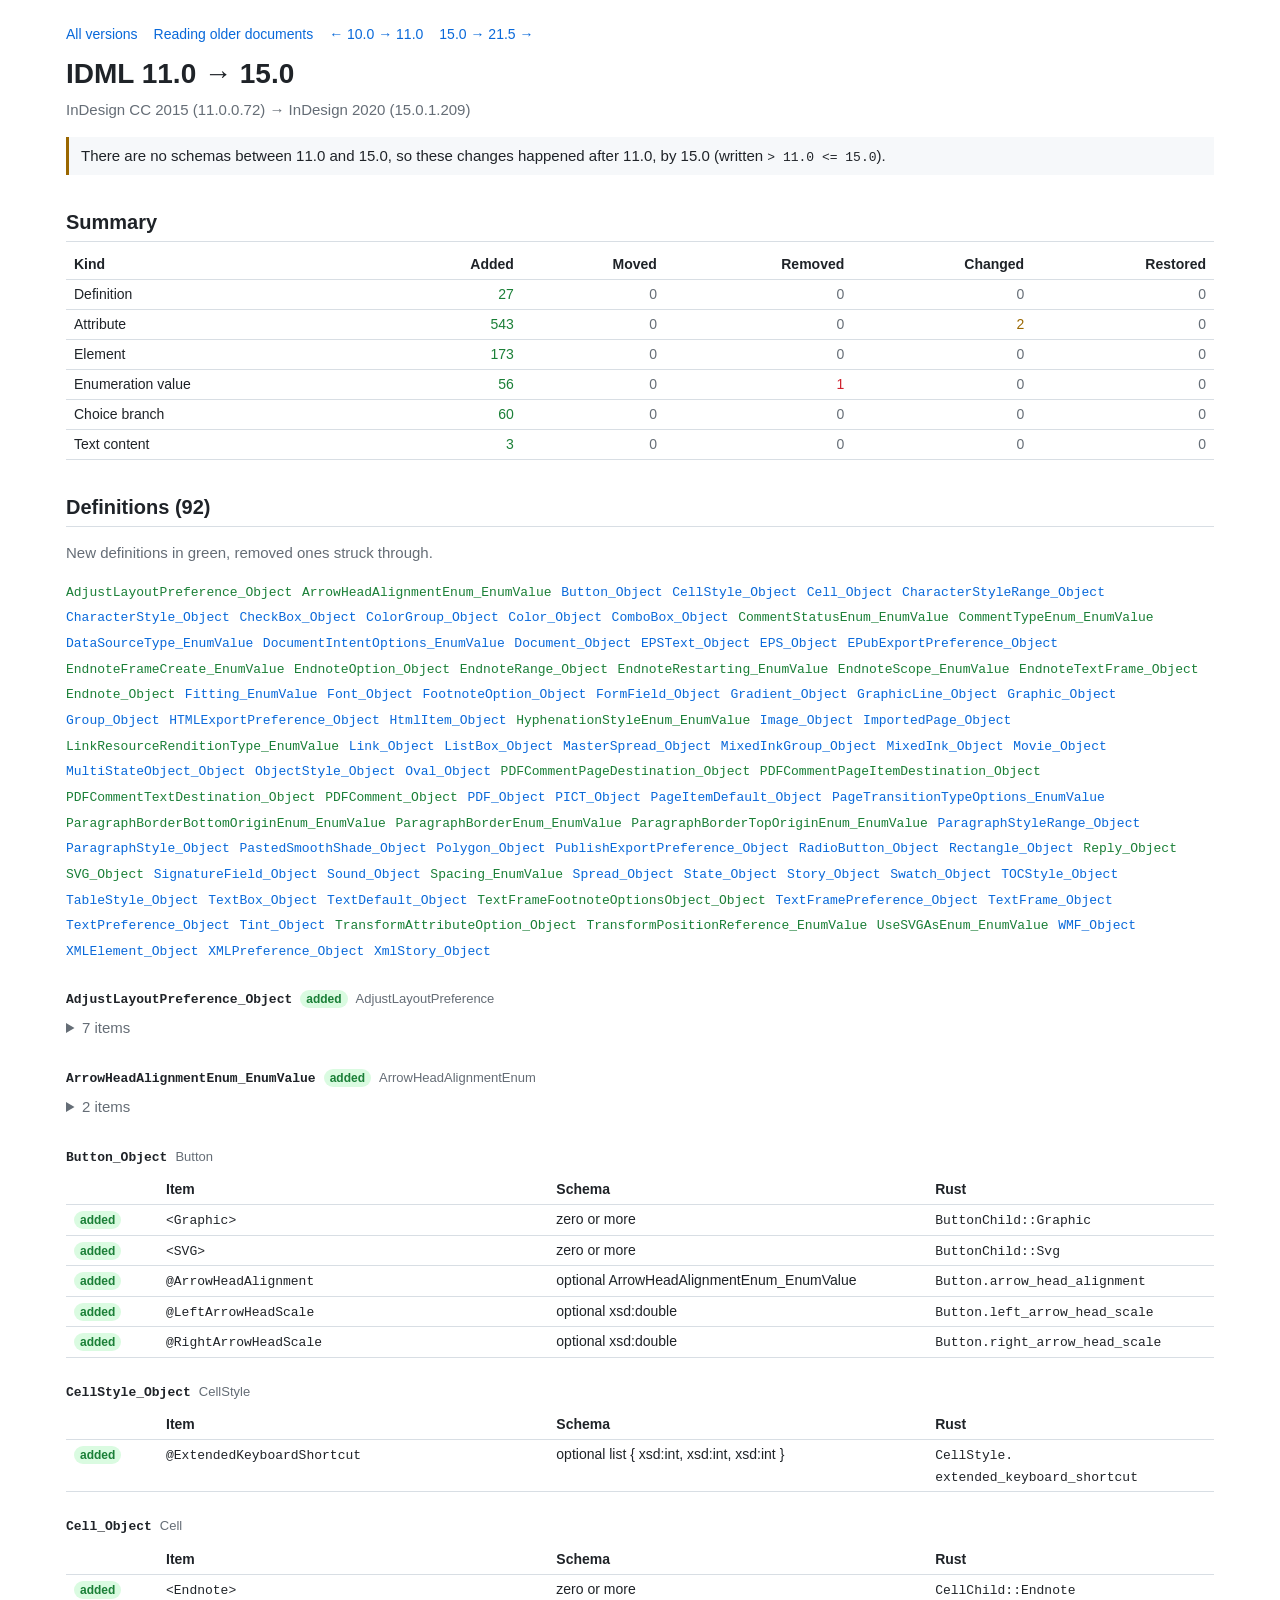
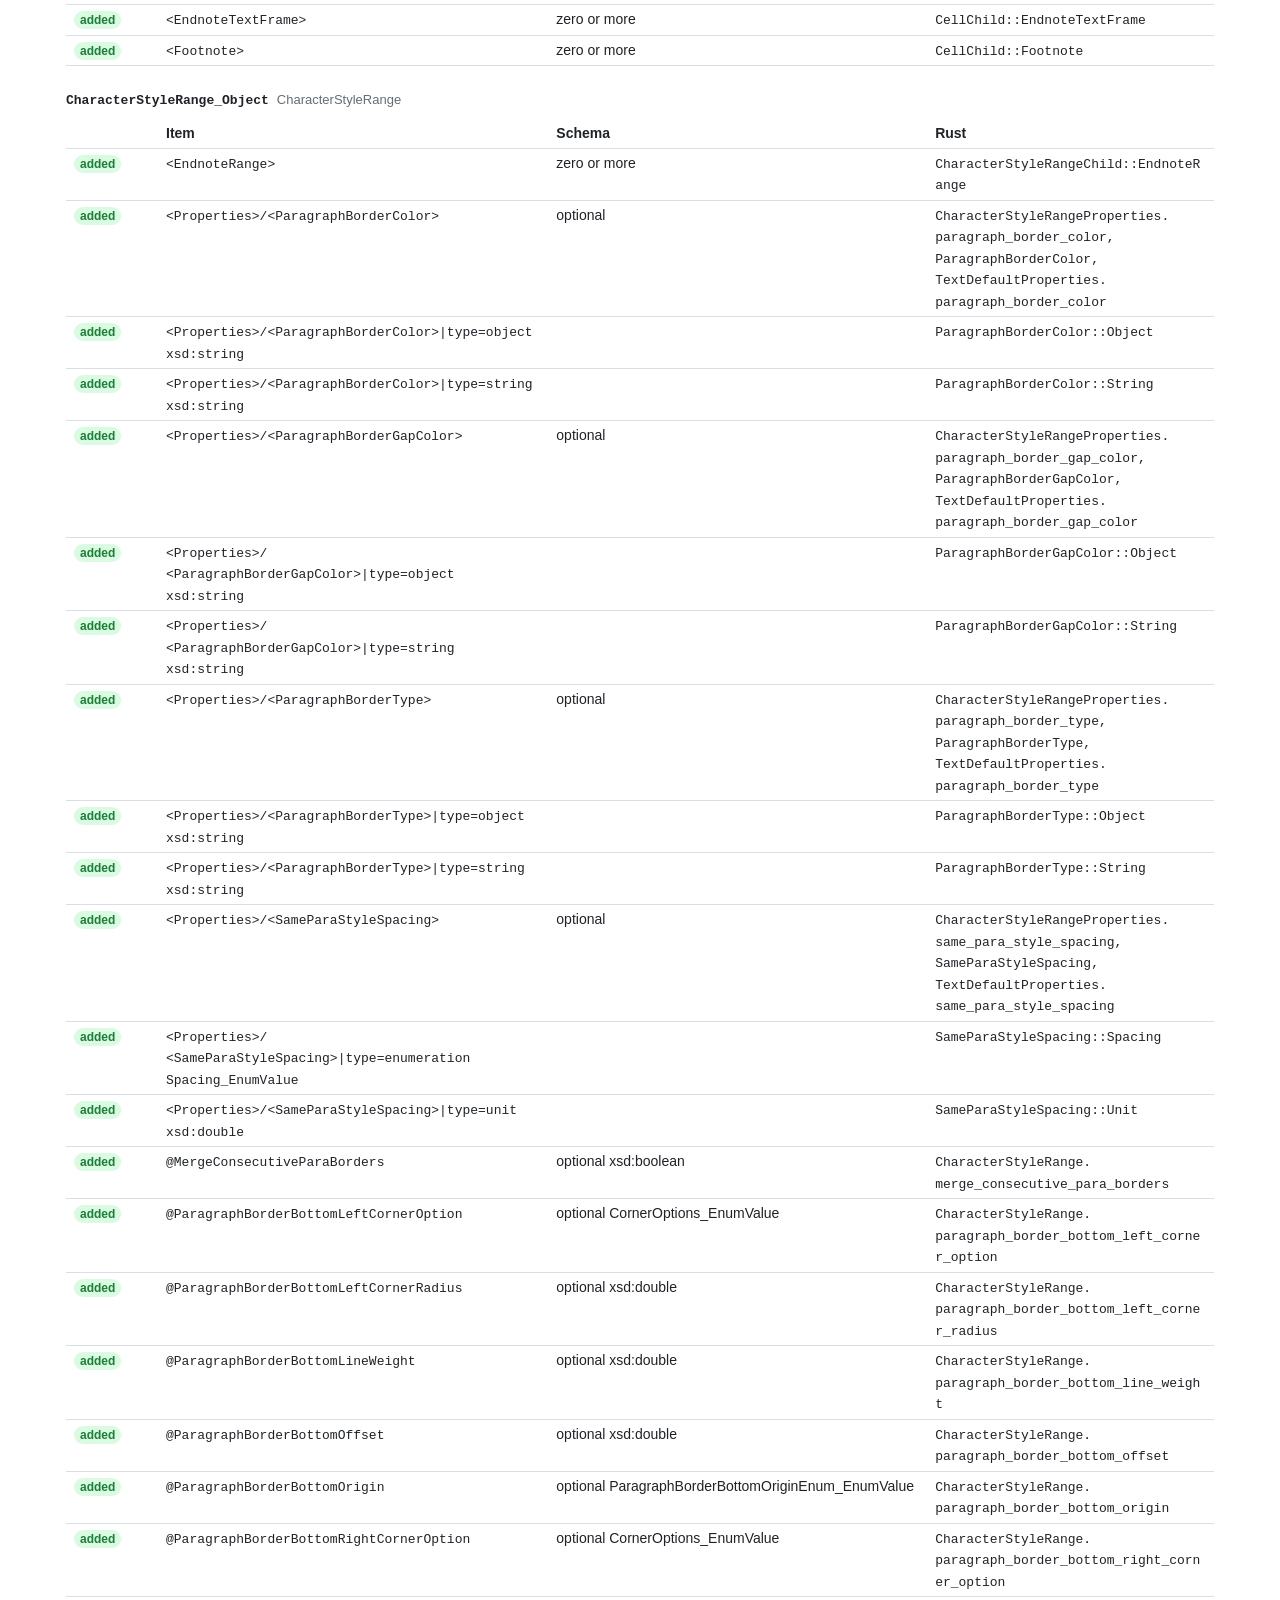
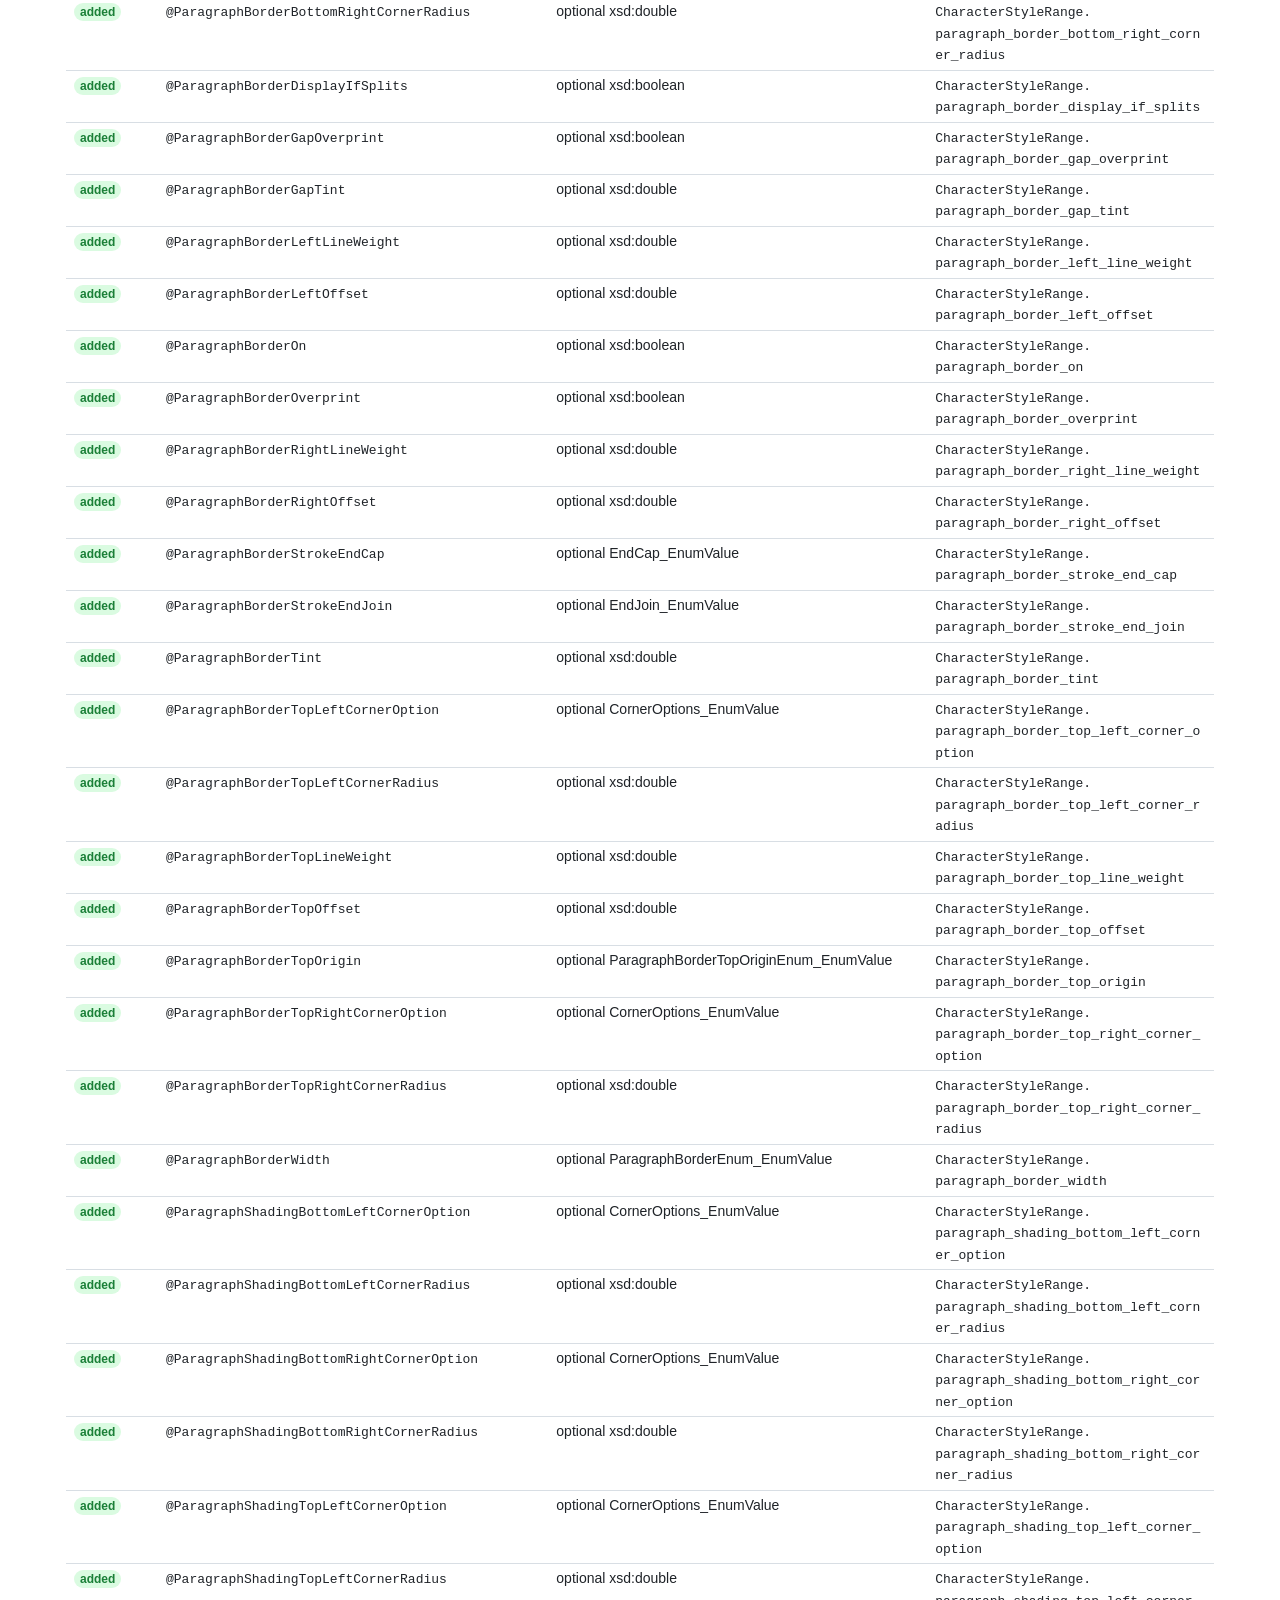
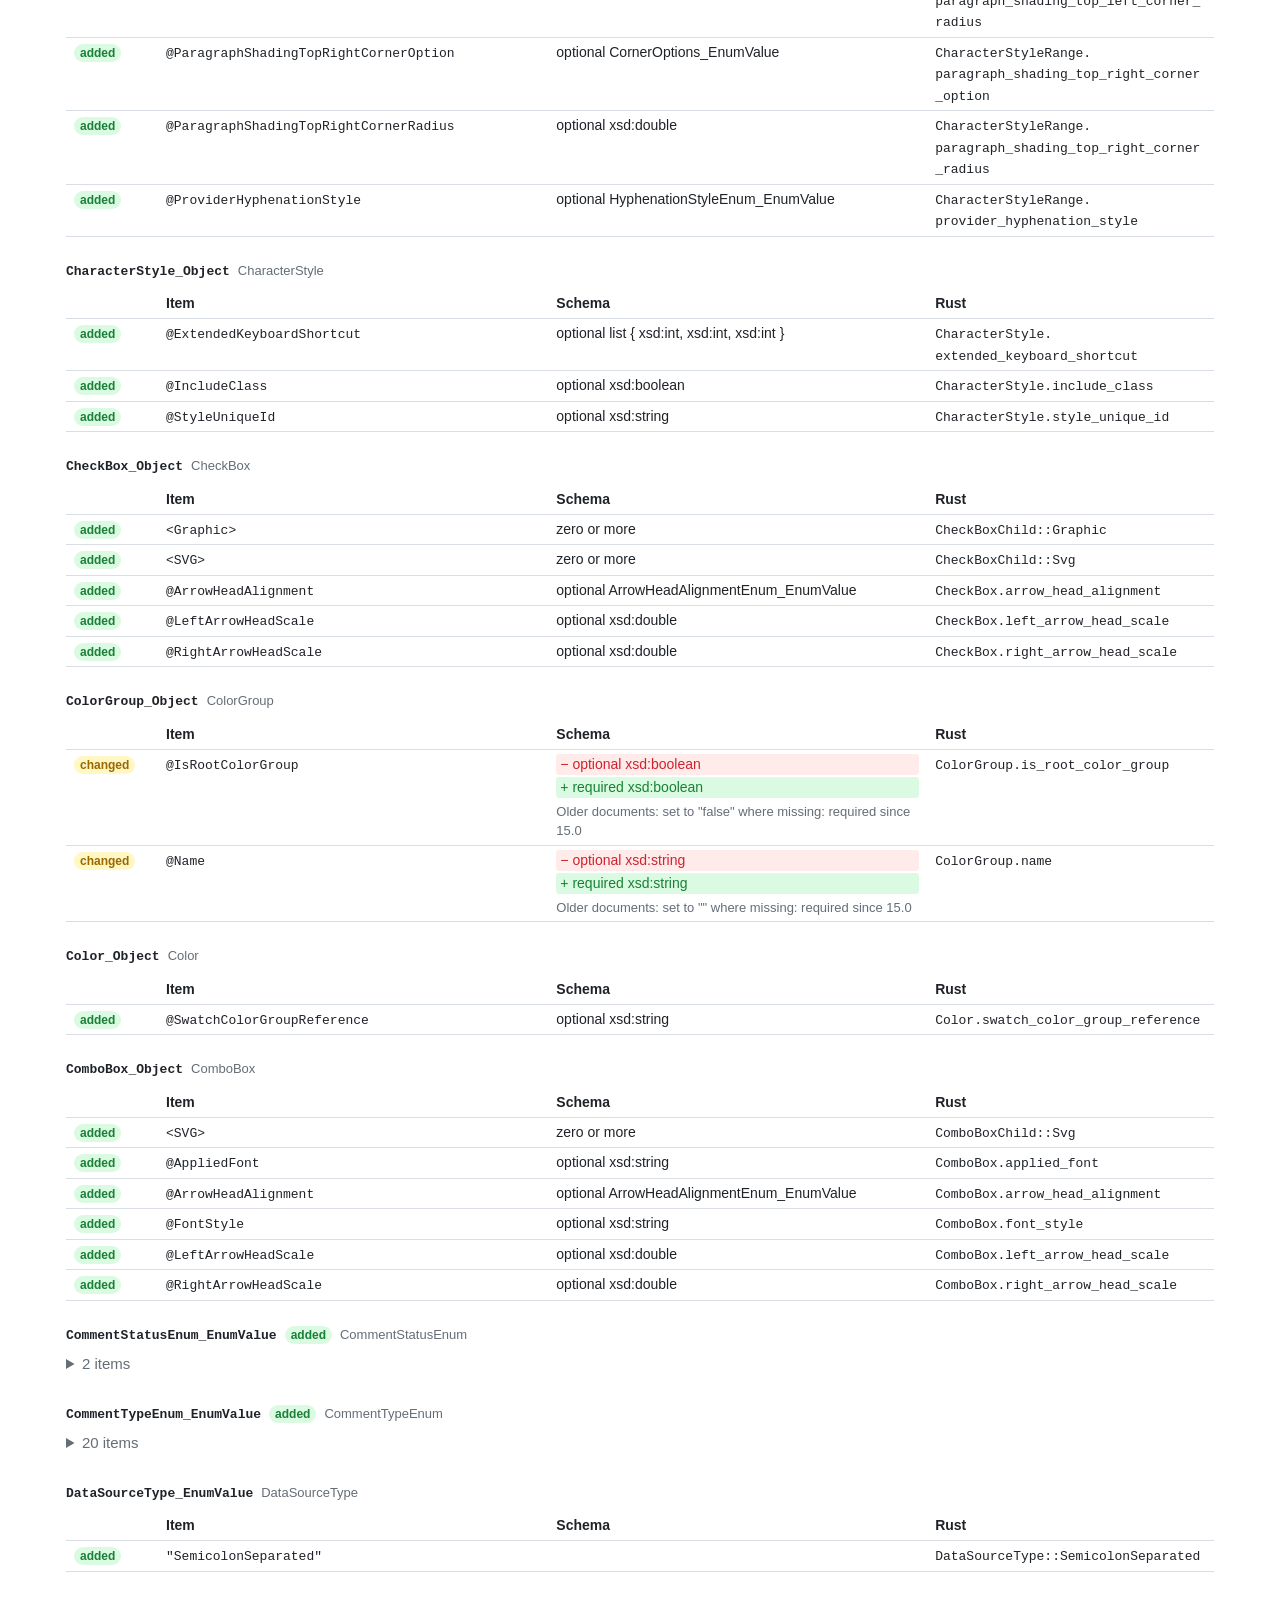
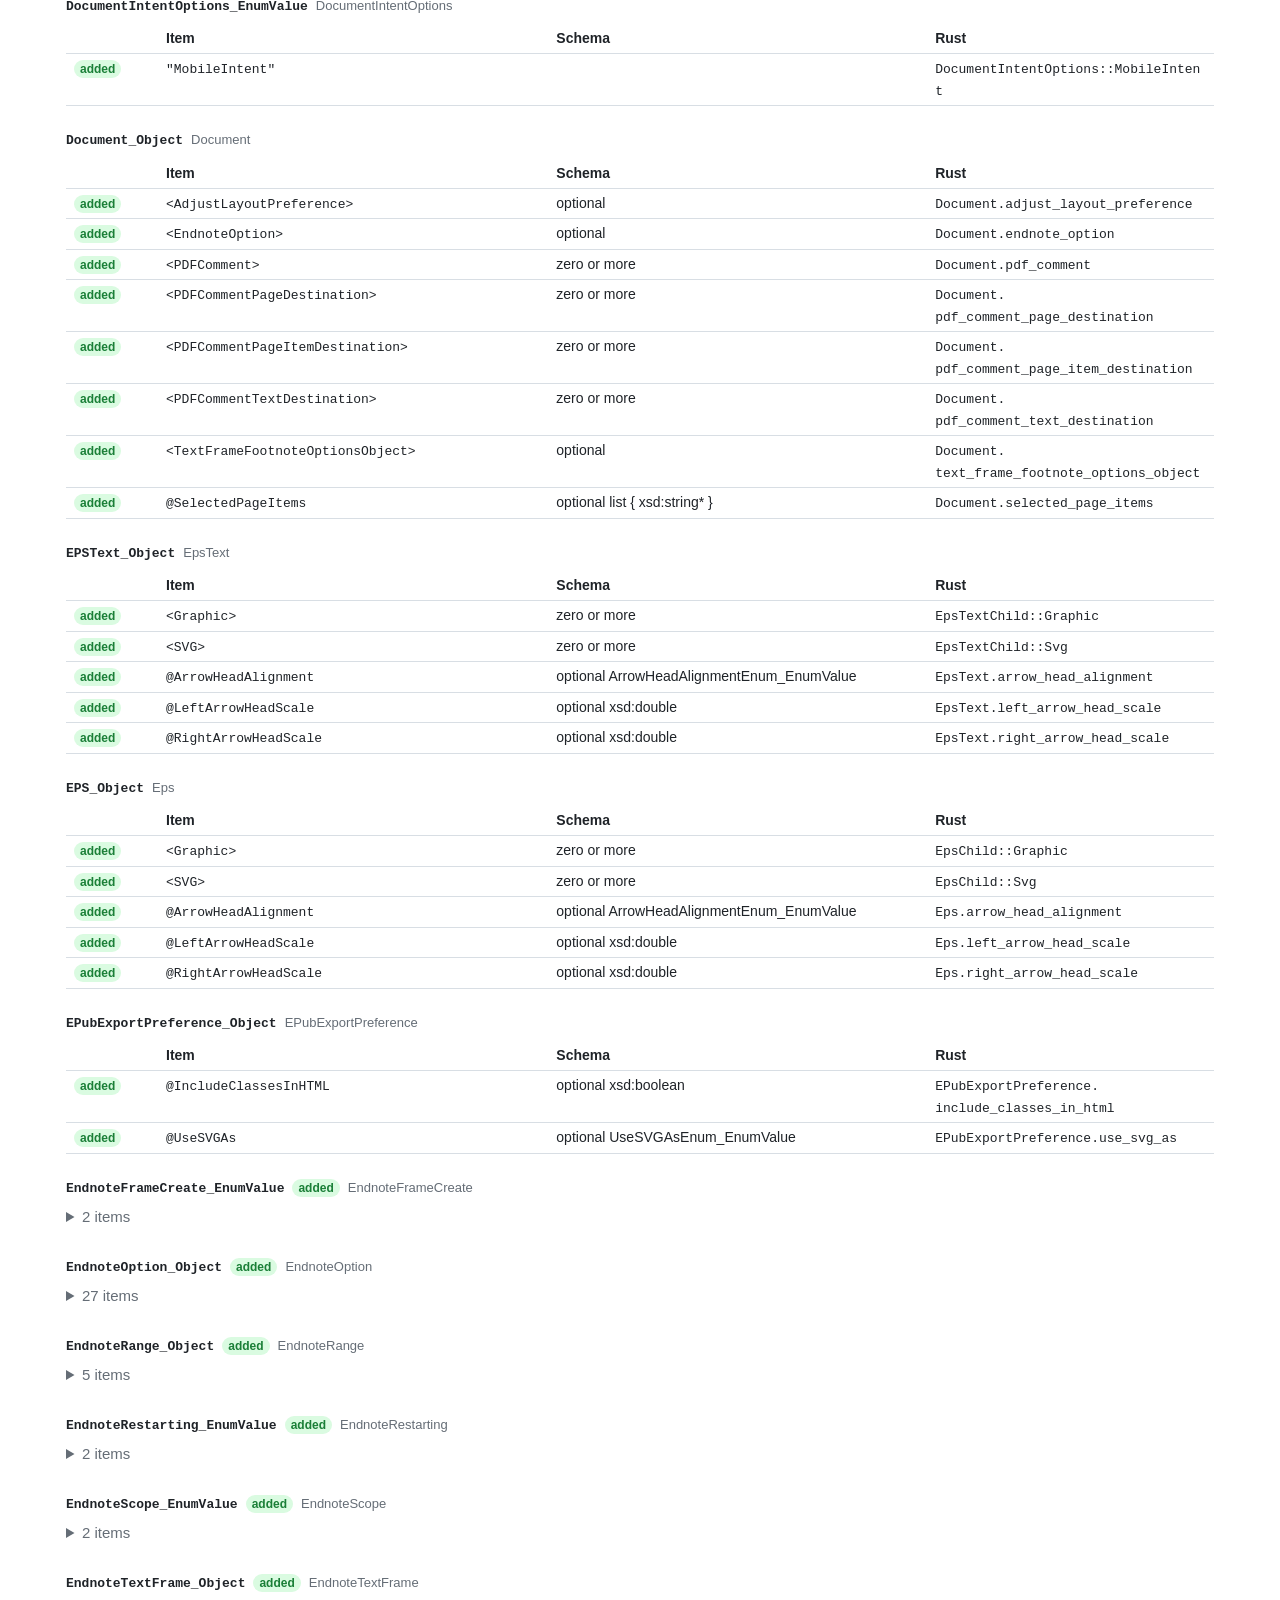
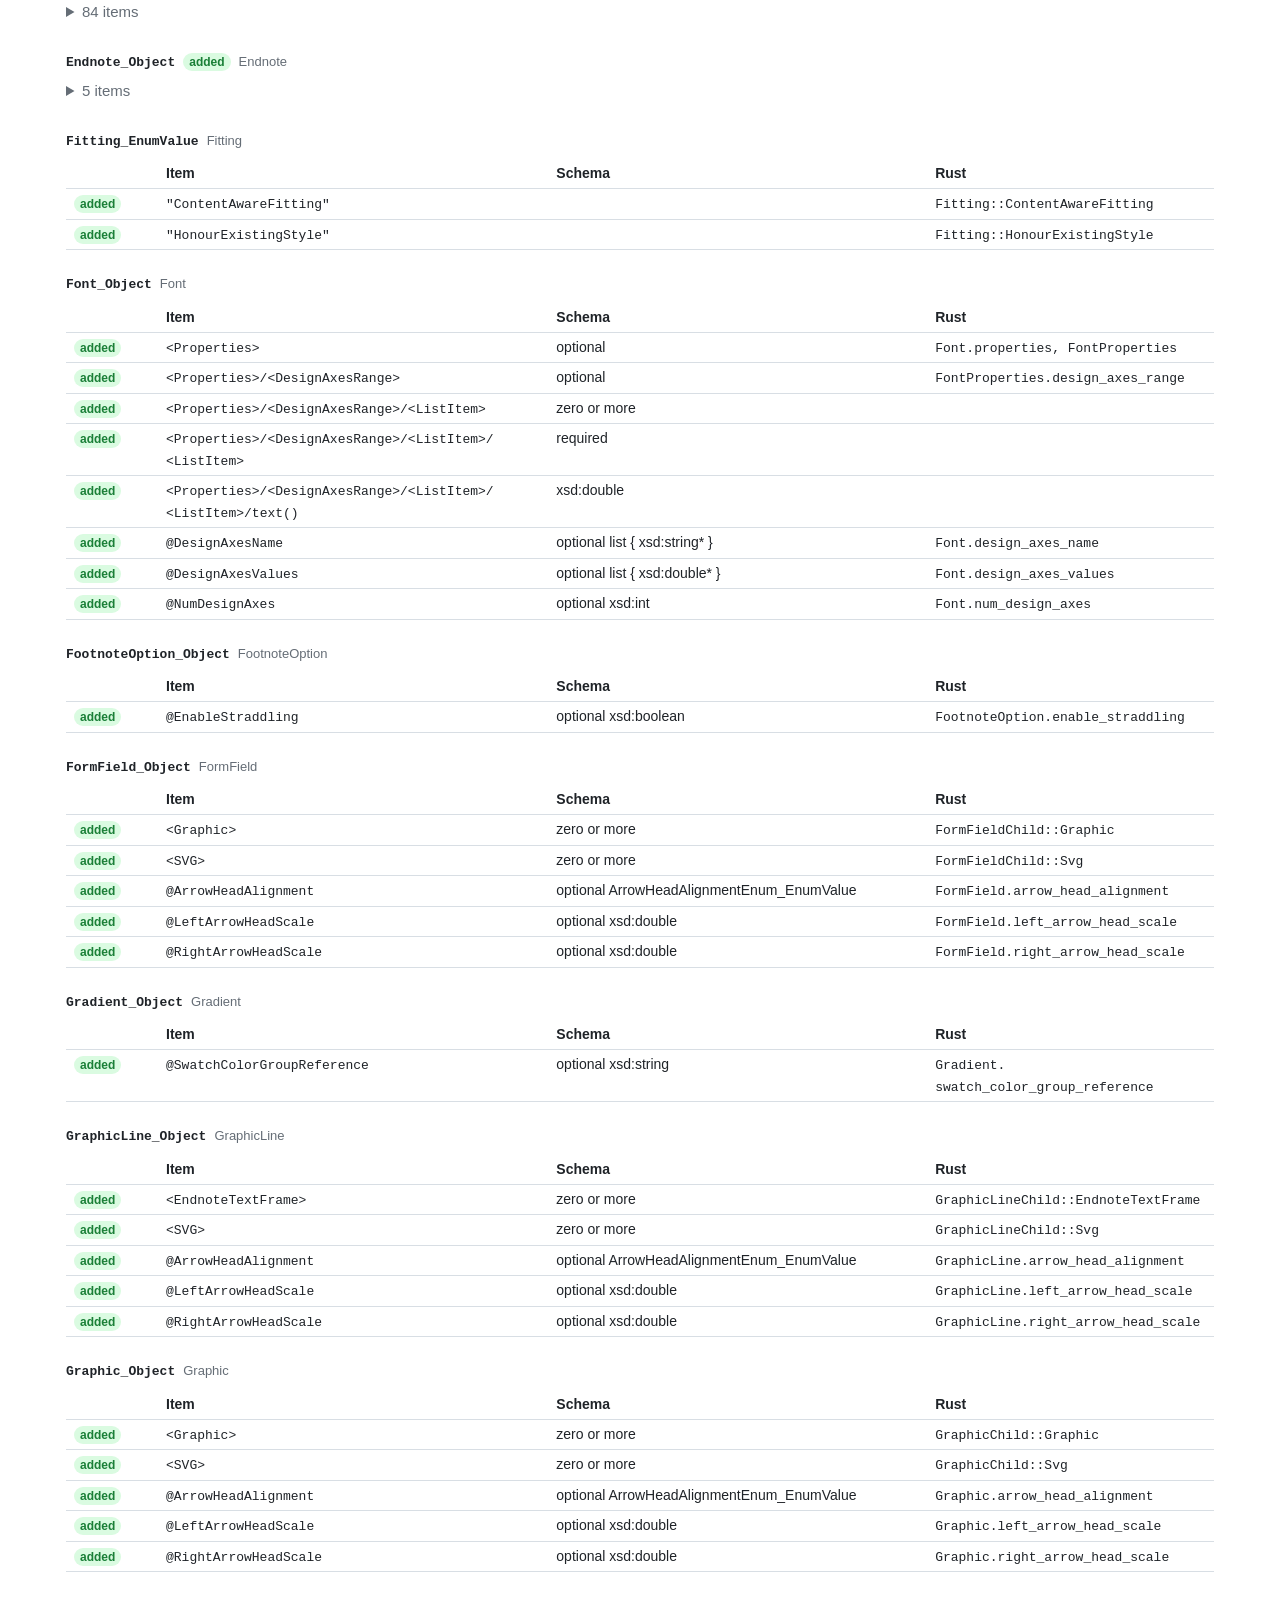
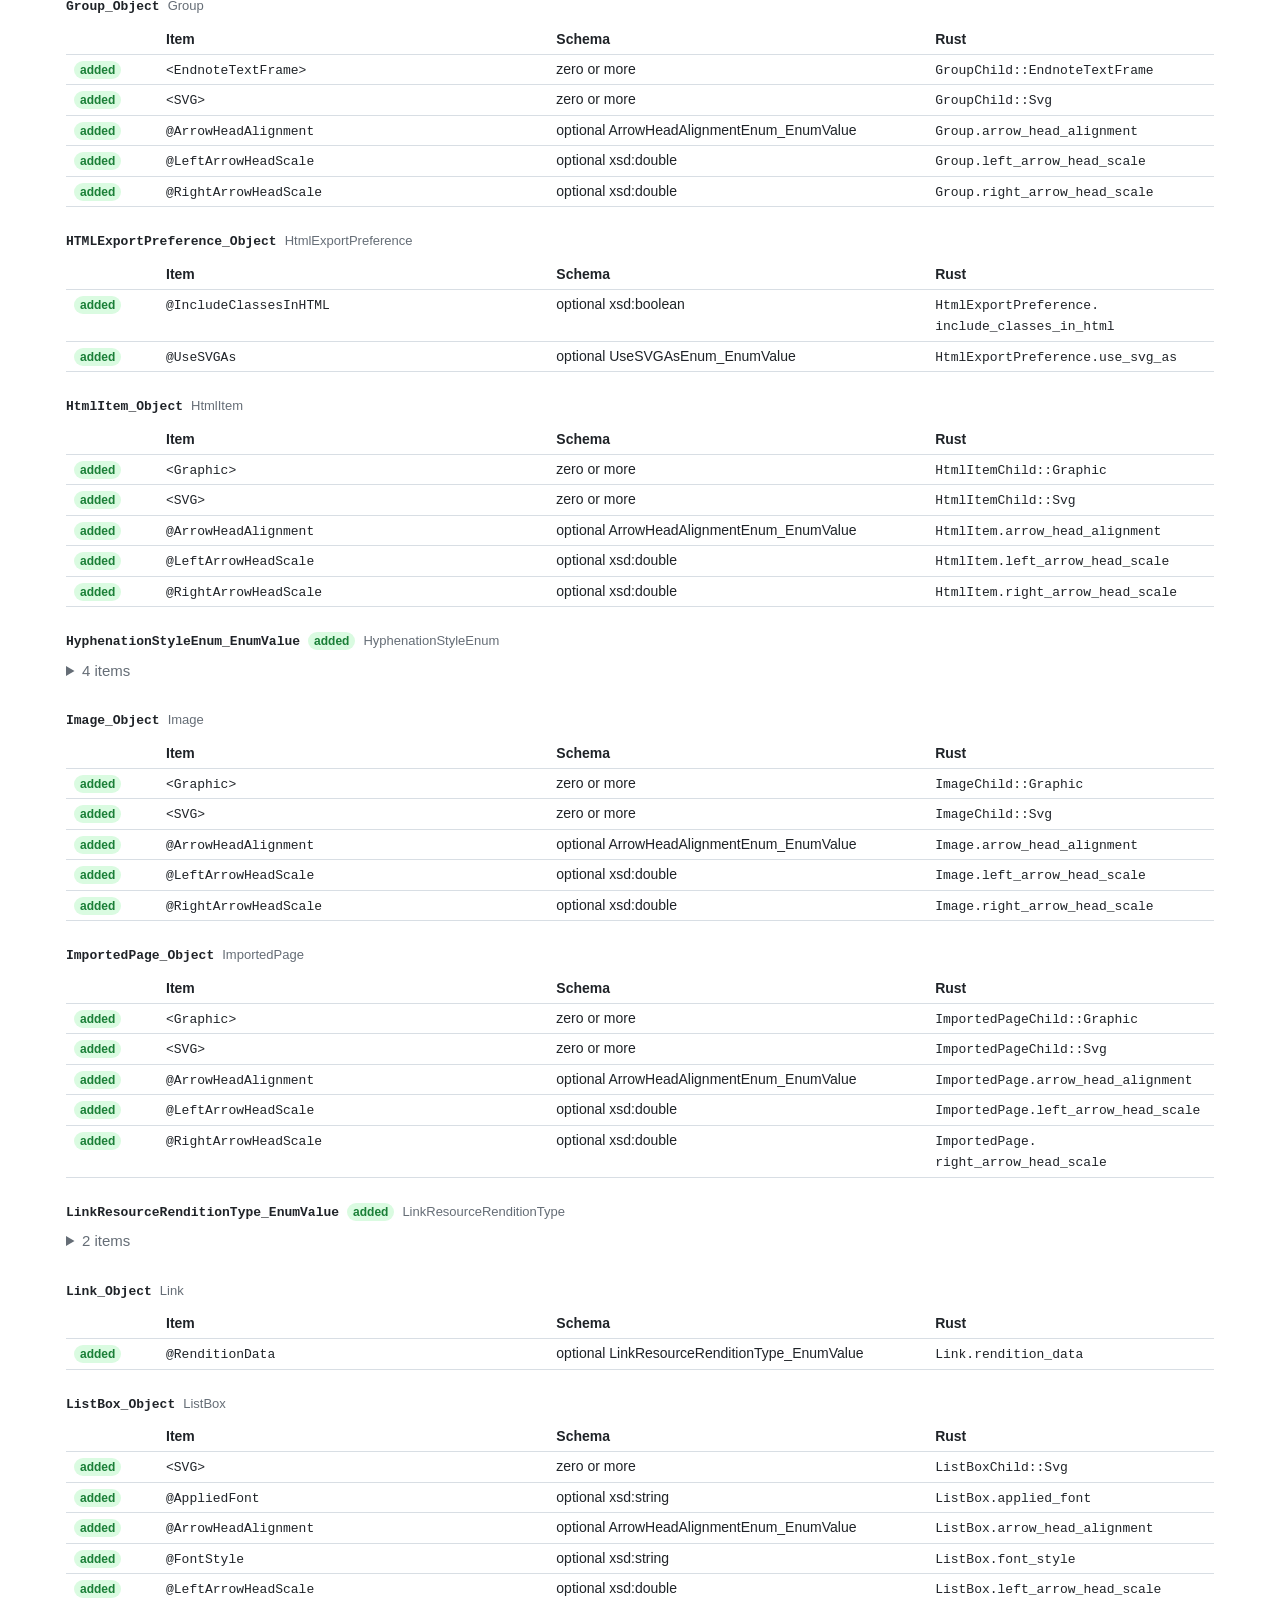
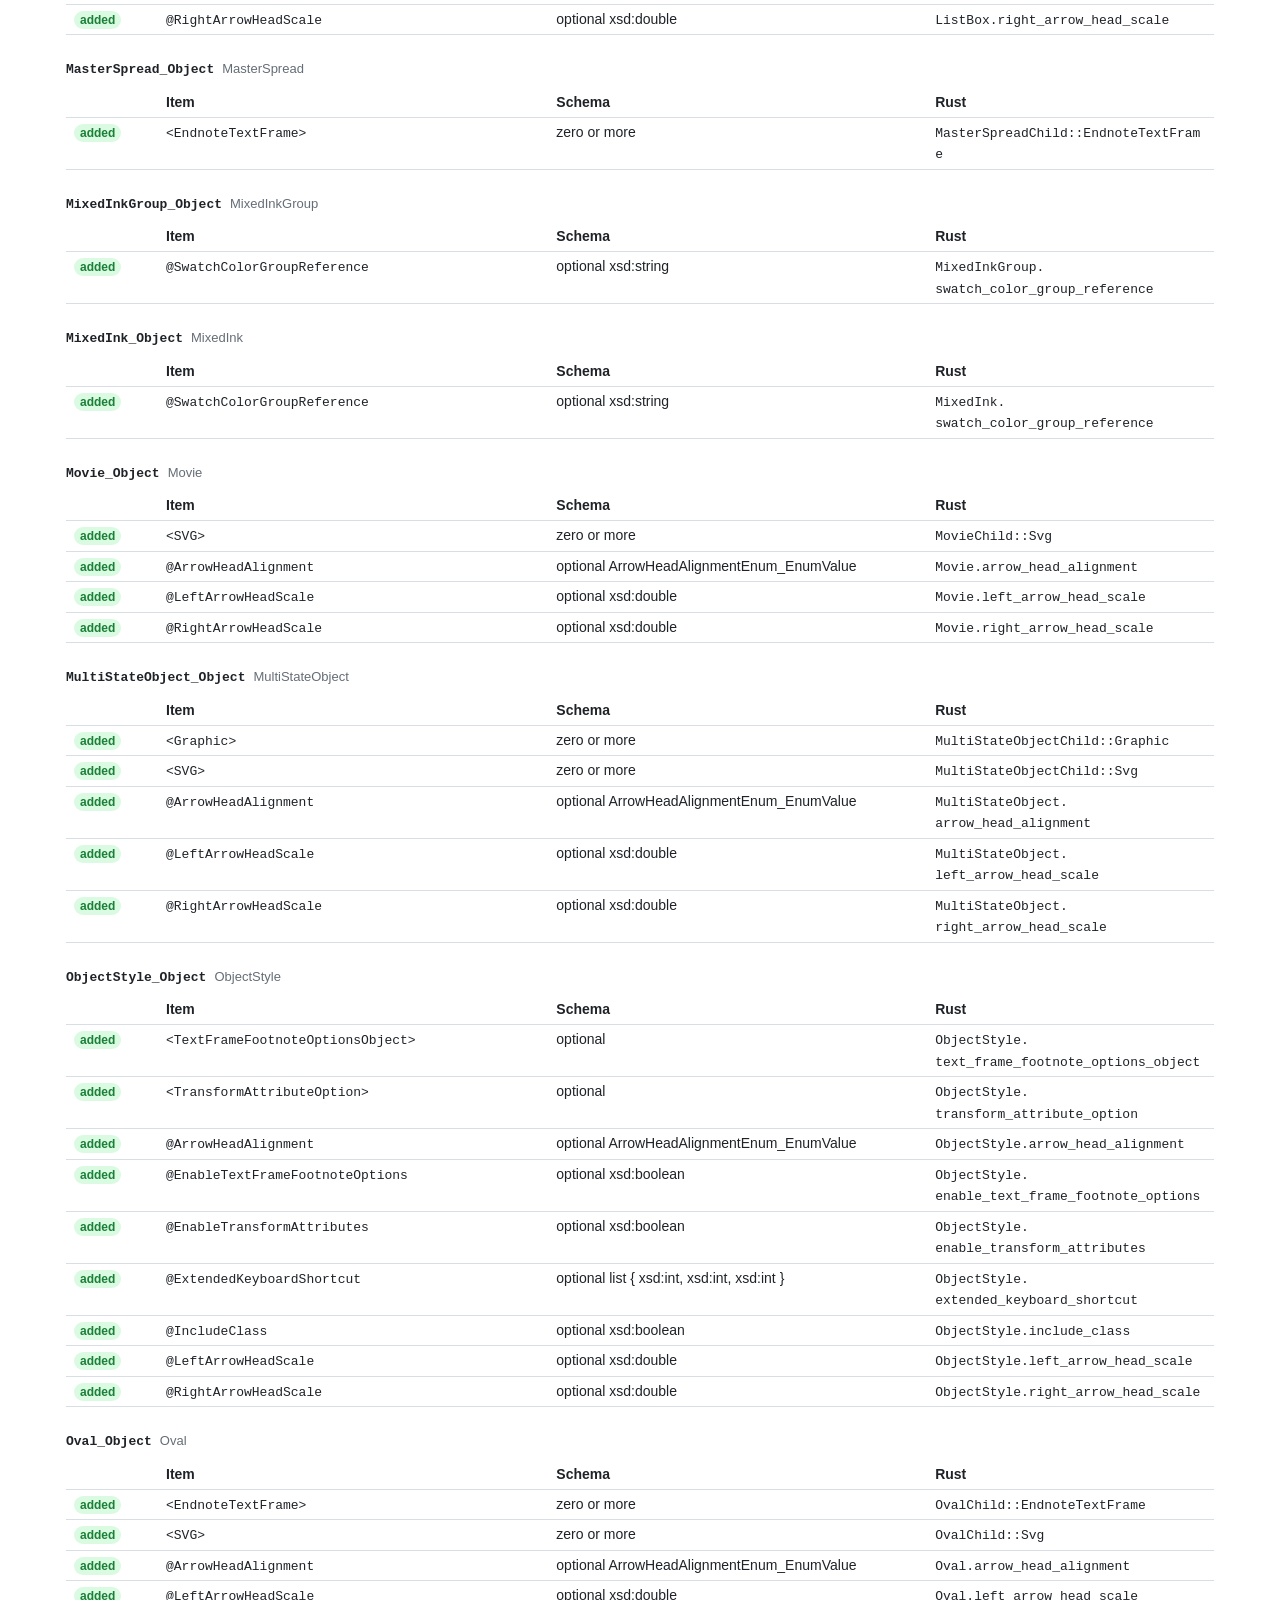
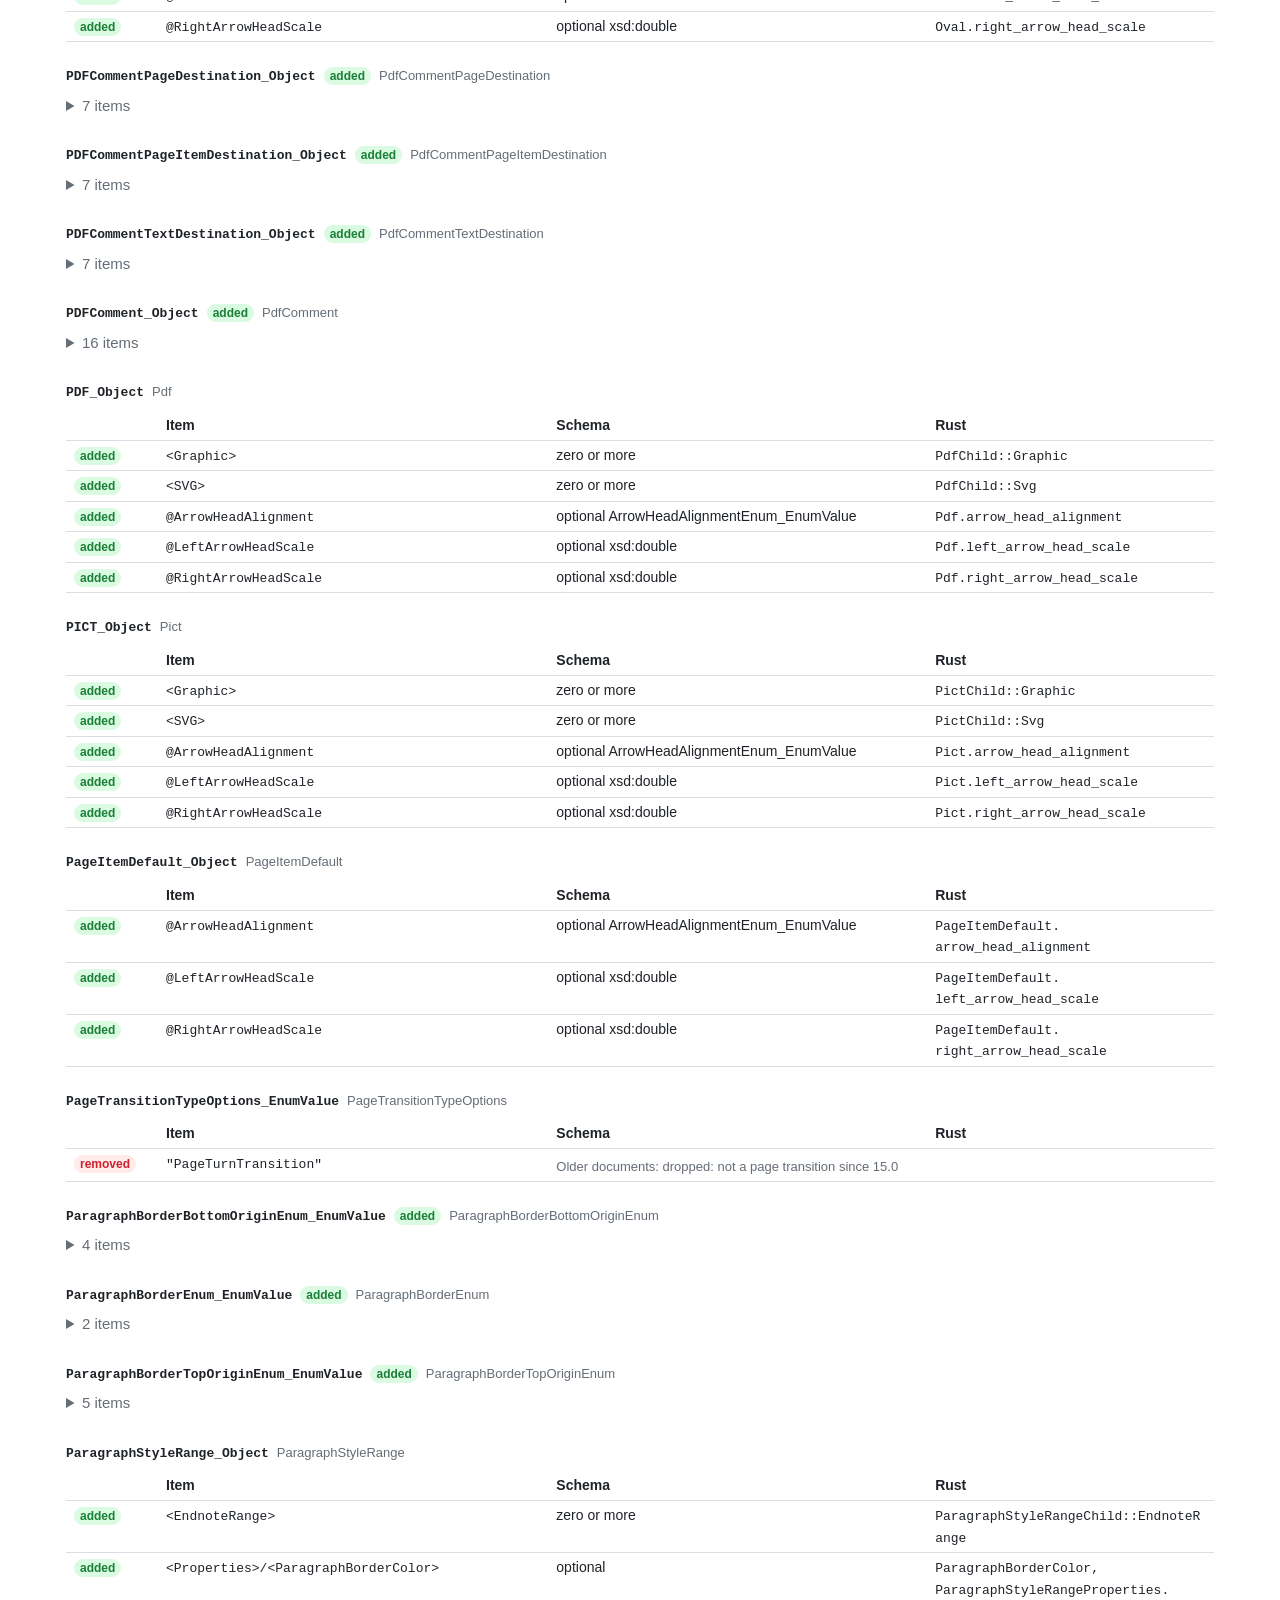
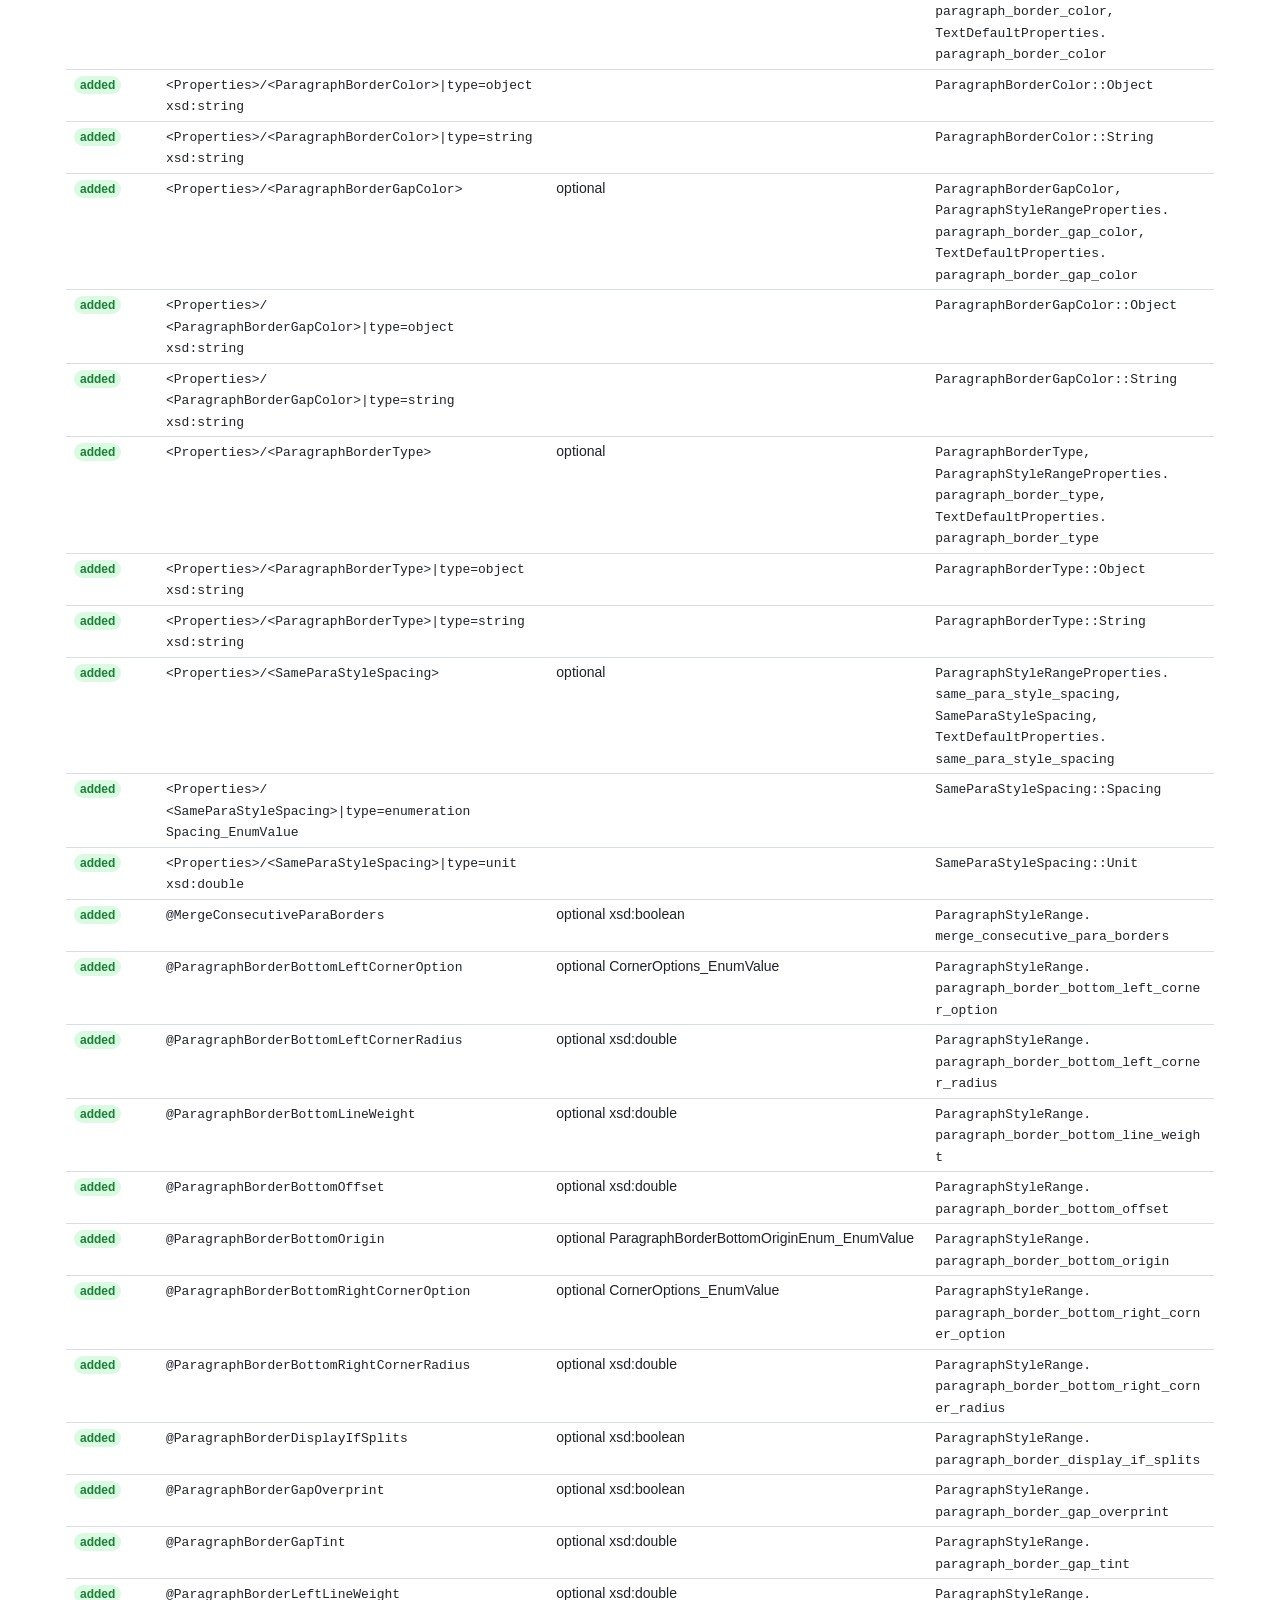
==== docs/11.0-to-15.0.html @ 4a9e0620 "Publish generated documentation from docs" ====
<!doctype html>
<html lang="en">
<head>
<meta charset="utf-8">
<meta name="viewport" content="width=device-width, initial-scale=1">
<title>IDML 11.0 → 15.0</title>
<link rel="stylesheet" href="style.css">
</head>
<body>
<!-- @generated by idml-codegen from the schemas in schemas/. Do not edit. -->
<nav><a href="index.html">All versions</a><a href="upgrades.html">Reading older documents</a><a href="10.0-to-11.0.html">← 10.0 → 11.0</a><a href="15.0-to-21.5.html">15.0 → 21.5 →</a></nav>
<h1>IDML 11.0 → 15.0</h1>
<p class="lead">InDesign CC 2015 (11.0.0.72) → InDesign 2020 (15.0.1.209)</p>
<p class="note">There are no schemas between 11.0 and 15.0, so these changes happened after 11.0, by 15.0 (written <code>&gt; 11.0 &lt;= 15.0</code>).</p>
<h2>Summary</h2>
<div class="scroll"><table>
<tr><th>Kind</th><th class="num">Added</th><th class="num">Moved</th><th class="num">Removed</th><th class="num">Changed</th><th class="num">Restored</th></tr>
<tr><td>Definition</td><td class="num added">27</td><td class="num zero">0</td><td class="num zero">0</td><td class="num zero">0</td><td class="num zero">0</td></tr>
<tr><td>Attribute</td><td class="num added">543</td><td class="num zero">0</td><td class="num zero">0</td><td class="num changed">2</td><td class="num zero">0</td></tr>
<tr><td>Element</td><td class="num added">173</td><td class="num zero">0</td><td class="num zero">0</td><td class="num zero">0</td><td class="num zero">0</td></tr>
<tr><td>Enumeration value</td><td class="num added">56</td><td class="num zero">0</td><td class="num removed">1</td><td class="num zero">0</td><td class="num zero">0</td></tr>
<tr><td>Choice branch</td><td class="num added">60</td><td class="num zero">0</td><td class="num zero">0</td><td class="num zero">0</td><td class="num zero">0</td></tr>
<tr><td>Text content</td><td class="num added">3</td><td class="num zero">0</td><td class="num zero">0</td><td class="num zero">0</td><td class="num zero">0</td></tr>
</table></div>
<h2>Definitions (92)</h2>
<p class="muted">New definitions in green, removed ones struck through.</p>
<p class="toc">
<a class="added" href="#AdjustLayoutPreference_Object">AdjustLayoutPreference_Object</a> <a class="added" href="#ArrowHeadAlignmentEnum_EnumValue">ArrowHeadAlignmentEnum_EnumValue</a> <a class="" href="#Button_Object">Button_Object</a> <a class="" href="#CellStyle_Object">CellStyle_Object</a> <a class="" href="#Cell_Object">Cell_Object</a> <a class="" href="#CharacterStyleRange_Object">CharacterStyleRange_Object</a> <a class="" href="#CharacterStyle_Object">CharacterStyle_Object</a> <a class="" href="#CheckBox_Object">CheckBox_Object</a> <a class="" href="#ColorGroup_Object">ColorGroup_Object</a> <a class="" href="#Color_Object">Color_Object</a> <a class="" href="#ComboBox_Object">ComboBox_Object</a> <a class="added" href="#CommentStatusEnum_EnumValue">CommentStatusEnum_EnumValue</a> <a class="added" href="#CommentTypeEnum_EnumValue">CommentTypeEnum_EnumValue</a> <a class="" href="#DataSourceType_EnumValue">DataSourceType_EnumValue</a> <a class="" href="#DocumentIntentOptions_EnumValue">DocumentIntentOptions_EnumValue</a> <a class="" href="#Document_Object">Document_Object</a> <a class="" href="#EPSText_Object">EPSText_Object</a> <a class="" href="#EPS_Object">EPS_Object</a> <a class="" href="#EPubExportPreference_Object">EPubExportPreference_Object</a> <a class="added" href="#EndnoteFrameCreate_EnumValue">EndnoteFrameCreate_EnumValue</a> <a class="added" href="#EndnoteOption_Object">EndnoteOption_Object</a> <a class="added" href="#EndnoteRange_Object">EndnoteRange_Object</a> <a class="added" href="#EndnoteRestarting_EnumValue">EndnoteRestarting_EnumValue</a> <a class="added" href="#EndnoteScope_EnumValue">EndnoteScope_EnumValue</a> <a class="added" href="#EndnoteTextFrame_Object">EndnoteTextFrame_Object</a> <a class="added" href="#Endnote_Object">Endnote_Object</a> <a class="" href="#Fitting_EnumValue">Fitting_EnumValue</a> <a class="" href="#Font_Object">Font_Object</a> <a class="" href="#FootnoteOption_Object">FootnoteOption_Object</a> <a class="" href="#FormField_Object">FormField_Object</a> <a class="" href="#Gradient_Object">Gradient_Object</a> <a class="" href="#GraphicLine_Object">GraphicLine_Object</a> <a class="" href="#Graphic_Object">Graphic_Object</a> <a class="" href="#Group_Object">Group_Object</a> <a class="" href="#HTMLExportPreference_Object">HTMLExportPreference_Object</a> <a class="" href="#HtmlItem_Object">HtmlItem_Object</a> <a class="added" href="#HyphenationStyleEnum_EnumValue">HyphenationStyleEnum_EnumValue</a> <a class="" href="#Image_Object">Image_Object</a> <a class="" href="#ImportedPage_Object">ImportedPage_Object</a> <a class="added" href="#LinkResourceRenditionType_EnumValue">LinkResourceRenditionType_EnumValue</a> <a class="" href="#Link_Object">Link_Object</a> <a class="" href="#ListBox_Object">ListBox_Object</a> <a class="" href="#MasterSpread_Object">MasterSpread_Object</a> <a class="" href="#MixedInkGroup_Object">MixedInkGroup_Object</a> <a class="" href="#MixedInk_Object">MixedInk_Object</a> <a class="" href="#Movie_Object">Movie_Object</a> <a class="" href="#MultiStateObject_Object">MultiStateObject_Object</a> <a class="" href="#ObjectStyle_Object">ObjectStyle_Object</a> <a class="" href="#Oval_Object">Oval_Object</a> <a class="added" href="#PDFCommentPageDestination_Object">PDFCommentPageDestination_Object</a> <a class="added" href="#PDFCommentPageItemDestination_Object">PDFCommentPageItemDestination_Object</a> <a class="added" href="#PDFCommentTextDestination_Object">PDFCommentTextDestination_Object</a> <a class="added" href="#PDFComment_Object">PDFComment_Object</a> <a class="" href="#PDF_Object">PDF_Object</a> <a class="" href="#PICT_Object">PICT_Object</a> <a class="" href="#PageItemDefault_Object">PageItemDefault_Object</a> <a class="" href="#PageTransitionTypeOptions_EnumValue">PageTransitionTypeOptions_EnumValue</a> <a class="added" href="#ParagraphBorderBottomOriginEnum_EnumValue">ParagraphBorderBottomOriginEnum_EnumValue</a> <a class="added" href="#ParagraphBorderEnum_EnumValue">ParagraphBorderEnum_EnumValue</a> <a class="added" href="#ParagraphBorderTopOriginEnum_EnumValue">ParagraphBorderTopOriginEnum_EnumValue</a> <a class="" href="#ParagraphStyleRange_Object">ParagraphStyleRange_Object</a> <a class="" href="#ParagraphStyle_Object">ParagraphStyle_Object</a> <a class="" href="#PastedSmoothShade_Object">PastedSmoothShade_Object</a> <a class="" href="#Polygon_Object">Polygon_Object</a> <a class="" href="#PublishExportPreference_Object">PublishExportPreference_Object</a> <a class="" href="#RadioButton_Object">RadioButton_Object</a> <a class="" href="#Rectangle_Object">Rectangle_Object</a> <a class="added" href="#Reply_Object">Reply_Object</a> <a class="added" href="#SVG_Object">SVG_Object</a> <a class="" href="#SignatureField_Object">SignatureField_Object</a> <a class="" href="#Sound_Object">Sound_Object</a> <a class="added" href="#Spacing_EnumValue">Spacing_EnumValue</a> <a class="" href="#Spread_Object">Spread_Object</a> <a class="" href="#State_Object">State_Object</a> <a class="" href="#Story_Object">Story_Object</a> <a class="" href="#Swatch_Object">Swatch_Object</a> <a class="" href="#TOCStyle_Object">TOCStyle_Object</a> <a class="" href="#TableStyle_Object">TableStyle_Object</a> <a class="" href="#TextBox_Object">TextBox_Object</a> <a class="" href="#TextDefault_Object">TextDefault_Object</a> <a class="added" href="#TextFrameFootnoteOptionsObject_Object">TextFrameFootnoteOptionsObject_Object</a> <a class="" href="#TextFramePreference_Object">TextFramePreference_Object</a> <a class="" href="#TextFrame_Object">TextFrame_Object</a> <a class="" href="#TextPreference_Object">TextPreference_Object</a> <a class="" href="#Tint_Object">Tint_Object</a> <a class="added" href="#TransformAttributeOption_Object">TransformAttributeOption_Object</a> <a class="added" href="#TransformPositionReference_EnumValue">TransformPositionReference_EnumValue</a> <a class="added" href="#UseSVGAsEnum_EnumValue">UseSVGAsEnum_EnumValue</a> <a class="" href="#WMF_Object">WMF_Object</a> <a class="" href="#XMLElement_Object">XMLElement_Object</a> <a class="" href="#XMLPreference_Object">XMLPreference_Object</a> <a class="" href="#XmlStory_Object">XmlStory_Object</a> </p>
<section id="AdjustLayoutPreference_Object">
<h3><code>AdjustLayoutPreference_Object</code> <span class="badge added">added</span> <span class="rust">AdjustLayoutPreference</span></h3>
<details><summary>7 items</summary>
<div class="scroll"><table class="items">
<colgroup><col class="c-change"><col class="c-item"><col class="c-schema"><col class="c-rust"></colgroup>
<tr><th></th><th>Item</th><th>Schema</th><th>Rust</th></tr>
<tr><td><span class="badge added">added</span></td><td><code>@AllowFontSizeAndLeadingAdjustment</code></td><td><span>optional xsd:boolean</span></td><td><code>AdjustLayoutPreference.<wbr>allow_font_size_and_leading_adjustment</code></td></tr>
<tr><td><span class="badge added">added</span></td><td><code>@AllowLockedObjectsToAdjust</code></td><td><span>optional xsd:boolean</span></td><td><code>AdjustLayoutPreference.<wbr>allow_locked_objects_to_adjust</code></td></tr>
<tr><td><span class="badge added">added</span></td><td><code>@EnableAdjustLayout</code></td><td><span>optional xsd:boolean</span></td><td><code>AdjustLayoutPreference.<wbr>enable_adjust_layout</code></td></tr>
<tr><td><span class="badge added">added</span></td><td><code>@EnableAutoAdjustMargins</code></td><td><span>optional xsd:boolean</span></td><td><code>AdjustLayoutPreference.<wbr>enable_auto_adjust_margins</code></td></tr>
<tr><td><span class="badge added">added</span></td><td><code>@ImposeFontSizeRestriction</code></td><td><span>optional xsd:boolean</span></td><td><code>AdjustLayoutPreference.<wbr>impose_font_size_restriction</code></td></tr>
<tr><td><span class="badge added">added</span></td><td><code>@MaximumFontSize</code></td><td><span>optional xsd:double {minInclusive=&quot;0.1&quot; maxInclusive=&quot;1296&quot;}</span></td><td><code>AdjustLayoutPreference.<wbr>maximum_font_size</code></td></tr>
<tr><td><span class="badge added">added</span></td><td><code>@MinimumFontSize</code></td><td><span>optional xsd:double {minInclusive=&quot;0.1&quot; maxInclusive=&quot;1296&quot;}</span></td><td><code>AdjustLayoutPreference.<wbr>minimum_font_size</code></td></tr>
</table></div>
</details>
</section>
<section id="ArrowHeadAlignmentEnum_EnumValue">
<h3><code>ArrowHeadAlignmentEnum_EnumValue</code> <span class="badge added">added</span> <span class="rust">ArrowHeadAlignmentEnum</span></h3>
<details><summary>2 items</summary>
<div class="scroll"><table class="items">
<colgroup><col class="c-change"><col class="c-item"><col class="c-schema"><col class="c-rust"></colgroup>
<tr><th></th><th>Item</th><th>Schema</th><th>Rust</th></tr>
<tr><td><span class="badge added">added</span></td><td><code>&quot;InsidePath&quot;</code></td><td></td><td><code>ArrowHeadAlignmentEnum::InsidePath</code></td></tr>
<tr><td><span class="badge added">added</span></td><td><code>&quot;OutsidePath&quot;</code></td><td></td><td><code>ArrowHeadAlignmentEnum::OutsidePath</code></td></tr>
</table></div>
</details>
</section>
<section id="Button_Object">
<h3><code>Button_Object</code> <span class="rust">Button</span></h3>
<div class="scroll"><table class="items">
<colgroup><col class="c-change"><col class="c-item"><col class="c-schema"><col class="c-rust"></colgroup>
<tr><th></th><th>Item</th><th>Schema</th><th>Rust</th></tr>
<tr><td><span class="badge added">added</span></td><td><code>&lt;Graphic&gt;</code></td><td><span>zero or more</span></td><td><code>ButtonChild::Graphic</code></td></tr>
<tr><td><span class="badge added">added</span></td><td><code>&lt;SVG&gt;</code></td><td><span>zero or more</span></td><td><code>ButtonChild::Svg</code></td></tr>
<tr><td><span class="badge added">added</span></td><td><code>@ArrowHeadAlignment</code></td><td><span>optional ArrowHeadAlignmentEnum_EnumValue</span></td><td><code>Button.<wbr>arrow_head_alignment</code></td></tr>
<tr><td><span class="badge added">added</span></td><td><code>@LeftArrowHeadScale</code></td><td><span>optional xsd:double</span></td><td><code>Button.<wbr>left_arrow_head_scale</code></td></tr>
<tr><td><span class="badge added">added</span></td><td><code>@RightArrowHeadScale</code></td><td><span>optional xsd:double</span></td><td><code>Button.<wbr>right_arrow_head_scale</code></td></tr>
</table></div>
</section>
<section id="CellStyle_Object">
<h3><code>CellStyle_Object</code> <span class="rust">CellStyle</span></h3>
<div class="scroll"><table class="items">
<colgroup><col class="c-change"><col class="c-item"><col class="c-schema"><col class="c-rust"></colgroup>
<tr><th></th><th>Item</th><th>Schema</th><th>Rust</th></tr>
<tr><td><span class="badge added">added</span></td><td><code>@ExtendedKeyboardShortcut</code></td><td><span>optional list { xsd:int, xsd:int, xsd:int }</span></td><td><code>CellStyle.<wbr>extended_keyboard_shortcut</code></td></tr>
</table></div>
</section>
<section id="Cell_Object">
<h3><code>Cell_Object</code> <span class="rust">Cell</span></h3>
<div class="scroll"><table class="items">
<colgroup><col class="c-change"><col class="c-item"><col class="c-schema"><col class="c-rust"></colgroup>
<tr><th></th><th>Item</th><th>Schema</th><th>Rust</th></tr>
<tr><td><span class="badge added">added</span></td><td><code>&lt;Endnote&gt;</code></td><td><span>zero or more</span></td><td><code>CellChild::Endnote</code></td></tr>
<tr><td><span class="badge added">added</span></td><td><code>&lt;EndnoteTextFrame&gt;</code></td><td><span>zero or more</span></td><td><code>CellChild::EndnoteTextFrame</code></td></tr>
<tr><td><span class="badge added">added</span></td><td><code>&lt;Footnote&gt;</code></td><td><span>zero or more</span></td><td><code>CellChild::Footnote</code></td></tr>
</table></div>
</section>
<section id="CharacterStyleRange_Object">
<h3><code>CharacterStyleRange_Object</code> <span class="rust">CharacterStyleRange</span></h3>
<div class="scroll"><table class="items">
<colgroup><col class="c-change"><col class="c-item"><col class="c-schema"><col class="c-rust"></colgroup>
<tr><th></th><th>Item</th><th>Schema</th><th>Rust</th></tr>
<tr><td><span class="badge added">added</span></td><td><code>&lt;EndnoteRange&gt;</code></td><td><span>zero or more</span></td><td><code>CharacterStyleRangeChild::EndnoteRange</code></td></tr>
<tr><td><span class="badge added">added</span></td><td><code>&lt;Properties&gt;/<wbr>&lt;ParagraphBorderColor&gt;</code></td><td><span>optional</span></td><td><code>CharacterStyleRangeProperties.<wbr>paragraph_border_color, ParagraphBorderColor, TextDefaultProperties.<wbr>paragraph_border_color</code></td></tr>
<tr><td><span class="badge added">added</span></td><td><code>&lt;Properties&gt;/<wbr>&lt;ParagraphBorderColor&gt;|type=object xsd:string</code></td><td></td><td><code>ParagraphBorderColor::Object</code></td></tr>
<tr><td><span class="badge added">added</span></td><td><code>&lt;Properties&gt;/<wbr>&lt;ParagraphBorderColor&gt;|type=string xsd:string</code></td><td></td><td><code>ParagraphBorderColor::String</code></td></tr>
<tr><td><span class="badge added">added</span></td><td><code>&lt;Properties&gt;/<wbr>&lt;ParagraphBorderGapColor&gt;</code></td><td><span>optional</span></td><td><code>CharacterStyleRangeProperties.<wbr>paragraph_border_gap_color, ParagraphBorderGapColor, TextDefaultProperties.<wbr>paragraph_border_gap_color</code></td></tr>
<tr><td><span class="badge added">added</span></td><td><code>&lt;Properties&gt;/<wbr>&lt;ParagraphBorderGapColor&gt;|type=object xsd:string</code></td><td></td><td><code>ParagraphBorderGapColor::Object</code></td></tr>
<tr><td><span class="badge added">added</span></td><td><code>&lt;Properties&gt;/<wbr>&lt;ParagraphBorderGapColor&gt;|type=string xsd:string</code></td><td></td><td><code>ParagraphBorderGapColor::String</code></td></tr>
<tr><td><span class="badge added">added</span></td><td><code>&lt;Properties&gt;/<wbr>&lt;ParagraphBorderType&gt;</code></td><td><span>optional</span></td><td><code>CharacterStyleRangeProperties.<wbr>paragraph_border_type, ParagraphBorderType, TextDefaultProperties.<wbr>paragraph_border_type</code></td></tr>
<tr><td><span class="badge added">added</span></td><td><code>&lt;Properties&gt;/<wbr>&lt;ParagraphBorderType&gt;|type=object xsd:string</code></td><td></td><td><code>ParagraphBorderType::Object</code></td></tr>
<tr><td><span class="badge added">added</span></td><td><code>&lt;Properties&gt;/<wbr>&lt;ParagraphBorderType&gt;|type=string xsd:string</code></td><td></td><td><code>ParagraphBorderType::String</code></td></tr>
<tr><td><span class="badge added">added</span></td><td><code>&lt;Properties&gt;/<wbr>&lt;SameParaStyleSpacing&gt;</code></td><td><span>optional</span></td><td><code>CharacterStyleRangeProperties.<wbr>same_para_style_spacing, SameParaStyleSpacing, TextDefaultProperties.<wbr>same_para_style_spacing</code></td></tr>
<tr><td><span class="badge added">added</span></td><td><code>&lt;Properties&gt;/<wbr>&lt;SameParaStyleSpacing&gt;|type=enumeration Spacing_EnumValue</code></td><td></td><td><code>SameParaStyleSpacing::Spacing</code></td></tr>
<tr><td><span class="badge added">added</span></td><td><code>&lt;Properties&gt;/<wbr>&lt;SameParaStyleSpacing&gt;|type=unit xsd:double</code></td><td></td><td><code>SameParaStyleSpacing::Unit</code></td></tr>
<tr><td><span class="badge added">added</span></td><td><code>@MergeConsecutiveParaBorders</code></td><td><span>optional xsd:boolean</span></td><td><code>CharacterStyleRange.<wbr>merge_consecutive_para_borders</code></td></tr>
<tr><td><span class="badge added">added</span></td><td><code>@ParagraphBorderBottomLeftCornerOption</code></td><td><span>optional CornerOptions_EnumValue</span></td><td><code>CharacterStyleRange.<wbr>paragraph_border_bottom_left_corner_option</code></td></tr>
<tr><td><span class="badge added">added</span></td><td><code>@ParagraphBorderBottomLeftCornerRadius</code></td><td><span>optional xsd:double</span></td><td><code>CharacterStyleRange.<wbr>paragraph_border_bottom_left_corner_radius</code></td></tr>
<tr><td><span class="badge added">added</span></td><td><code>@ParagraphBorderBottomLineWeight</code></td><td><span>optional xsd:double</span></td><td><code>CharacterStyleRange.<wbr>paragraph_border_bottom_line_weight</code></td></tr>
<tr><td><span class="badge added">added</span></td><td><code>@ParagraphBorderBottomOffset</code></td><td><span>optional xsd:double</span></td><td><code>CharacterStyleRange.<wbr>paragraph_border_bottom_offset</code></td></tr>
<tr><td><span class="badge added">added</span></td><td><code>@ParagraphBorderBottomOrigin</code></td><td><span>optional ParagraphBorderBottomOriginEnum_EnumValue</span></td><td><code>CharacterStyleRange.<wbr>paragraph_border_bottom_origin</code></td></tr>
<tr><td><span class="badge added">added</span></td><td><code>@ParagraphBorderBottomRightCornerOption</code></td><td><span>optional CornerOptions_EnumValue</span></td><td><code>CharacterStyleRange.<wbr>paragraph_border_bottom_right_corner_option</code></td></tr>
<tr><td><span class="badge added">added</span></td><td><code>@ParagraphBorderBottomRightCornerRadius</code></td><td><span>optional xsd:double</span></td><td><code>CharacterStyleRange.<wbr>paragraph_border_bottom_right_corner_radius</code></td></tr>
<tr><td><span class="badge added">added</span></td><td><code>@ParagraphBorderDisplayIfSplits</code></td><td><span>optional xsd:boolean</span></td><td><code>CharacterStyleRange.<wbr>paragraph_border_display_if_splits</code></td></tr>
<tr><td><span class="badge added">added</span></td><td><code>@ParagraphBorderGapOverprint</code></td><td><span>optional xsd:boolean</span></td><td><code>CharacterStyleRange.<wbr>paragraph_border_gap_overprint</code></td></tr>
<tr><td><span class="badge added">added</span></td><td><code>@ParagraphBorderGapTint</code></td><td><span>optional xsd:double</span></td><td><code>CharacterStyleRange.<wbr>paragraph_border_gap_tint</code></td></tr>
<tr><td><span class="badge added">added</span></td><td><code>@ParagraphBorderLeftLineWeight</code></td><td><span>optional xsd:double</span></td><td><code>CharacterStyleRange.<wbr>paragraph_border_left_line_weight</code></td></tr>
<tr><td><span class="badge added">added</span></td><td><code>@ParagraphBorderLeftOffset</code></td><td><span>optional xsd:double</span></td><td><code>CharacterStyleRange.<wbr>paragraph_border_left_offset</code></td></tr>
<tr><td><span class="badge added">added</span></td><td><code>@ParagraphBorderOn</code></td><td><span>optional xsd:boolean</span></td><td><code>CharacterStyleRange.<wbr>paragraph_border_on</code></td></tr>
<tr><td><span class="badge added">added</span></td><td><code>@ParagraphBorderOverprint</code></td><td><span>optional xsd:boolean</span></td><td><code>CharacterStyleRange.<wbr>paragraph_border_overprint</code></td></tr>
<tr><td><span class="badge added">added</span></td><td><code>@ParagraphBorderRightLineWeight</code></td><td><span>optional xsd:double</span></td><td><code>CharacterStyleRange.<wbr>paragraph_border_right_line_weight</code></td></tr>
<tr><td><span class="badge added">added</span></td><td><code>@ParagraphBorderRightOffset</code></td><td><span>optional xsd:double</span></td><td><code>CharacterStyleRange.<wbr>paragraph_border_right_offset</code></td></tr>
<tr><td><span class="badge added">added</span></td><td><code>@ParagraphBorderStrokeEndCap</code></td><td><span>optional EndCap_EnumValue</span></td><td><code>CharacterStyleRange.<wbr>paragraph_border_stroke_end_cap</code></td></tr>
<tr><td><span class="badge added">added</span></td><td><code>@ParagraphBorderStrokeEndJoin</code></td><td><span>optional EndJoin_EnumValue</span></td><td><code>CharacterStyleRange.<wbr>paragraph_border_stroke_end_join</code></td></tr>
<tr><td><span class="badge added">added</span></td><td><code>@ParagraphBorderTint</code></td><td><span>optional xsd:double</span></td><td><code>CharacterStyleRange.<wbr>paragraph_border_tint</code></td></tr>
<tr><td><span class="badge added">added</span></td><td><code>@ParagraphBorderTopLeftCornerOption</code></td><td><span>optional CornerOptions_EnumValue</span></td><td><code>CharacterStyleRange.<wbr>paragraph_border_top_left_corner_option</code></td></tr>
<tr><td><span class="badge added">added</span></td><td><code>@ParagraphBorderTopLeftCornerRadius</code></td><td><span>optional xsd:double</span></td><td><code>CharacterStyleRange.<wbr>paragraph_border_top_left_corner_radius</code></td></tr>
<tr><td><span class="badge added">added</span></td><td><code>@ParagraphBorderTopLineWeight</code></td><td><span>optional xsd:double</span></td><td><code>CharacterStyleRange.<wbr>paragraph_border_top_line_weight</code></td></tr>
<tr><td><span class="badge added">added</span></td><td><code>@ParagraphBorderTopOffset</code></td><td><span>optional xsd:double</span></td><td><code>CharacterStyleRange.<wbr>paragraph_border_top_offset</code></td></tr>
<tr><td><span class="badge added">added</span></td><td><code>@ParagraphBorderTopOrigin</code></td><td><span>optional ParagraphBorderTopOriginEnum_EnumValue</span></td><td><code>CharacterStyleRange.<wbr>paragraph_border_top_origin</code></td></tr>
<tr><td><span class="badge added">added</span></td><td><code>@ParagraphBorderTopRightCornerOption</code></td><td><span>optional CornerOptions_EnumValue</span></td><td><code>CharacterStyleRange.<wbr>paragraph_border_top_right_corner_option</code></td></tr>
<tr><td><span class="badge added">added</span></td><td><code>@ParagraphBorderTopRightCornerRadius</code></td><td><span>optional xsd:double</span></td><td><code>CharacterStyleRange.<wbr>paragraph_border_top_right_corner_radius</code></td></tr>
<tr><td><span class="badge added">added</span></td><td><code>@ParagraphBorderWidth</code></td><td><span>optional ParagraphBorderEnum_EnumValue</span></td><td><code>CharacterStyleRange.<wbr>paragraph_border_width</code></td></tr>
<tr><td><span class="badge added">added</span></td><td><code>@ParagraphShadingBottomLeftCornerOption</code></td><td><span>optional CornerOptions_EnumValue</span></td><td><code>CharacterStyleRange.<wbr>paragraph_shading_bottom_left_corner_option</code></td></tr>
<tr><td><span class="badge added">added</span></td><td><code>@ParagraphShadingBottomLeftCornerRadius</code></td><td><span>optional xsd:double</span></td><td><code>CharacterStyleRange.<wbr>paragraph_shading_bottom_left_corner_radius</code></td></tr>
<tr><td><span class="badge added">added</span></td><td><code>@ParagraphShadingBottomRightCornerOption</code></td><td><span>optional CornerOptions_EnumValue</span></td><td><code>CharacterStyleRange.<wbr>paragraph_shading_bottom_right_corner_option</code></td></tr>
<tr><td><span class="badge added">added</span></td><td><code>@ParagraphShadingBottomRightCornerRadius</code></td><td><span>optional xsd:double</span></td><td><code>CharacterStyleRange.<wbr>paragraph_shading_bottom_right_corner_radius</code></td></tr>
<tr><td><span class="badge added">added</span></td><td><code>@ParagraphShadingTopLeftCornerOption</code></td><td><span>optional CornerOptions_EnumValue</span></td><td><code>CharacterStyleRange.<wbr>paragraph_shading_top_left_corner_option</code></td></tr>
<tr><td><span class="badge added">added</span></td><td><code>@ParagraphShadingTopLeftCornerRadius</code></td><td><span>optional xsd:double</span></td><td><code>CharacterStyleRange.<wbr>paragraph_shading_top_left_corner_radius</code></td></tr>
<tr><td><span class="badge added">added</span></td><td><code>@ParagraphShadingTopRightCornerOption</code></td><td><span>optional CornerOptions_EnumValue</span></td><td><code>CharacterStyleRange.<wbr>paragraph_shading_top_right_corner_option</code></td></tr>
<tr><td><span class="badge added">added</span></td><td><code>@ParagraphShadingTopRightCornerRadius</code></td><td><span>optional xsd:double</span></td><td><code>CharacterStyleRange.<wbr>paragraph_shading_top_right_corner_radius</code></td></tr>
<tr><td><span class="badge added">added</span></td><td><code>@ProviderHyphenationStyle</code></td><td><span>optional HyphenationStyleEnum_EnumValue</span></td><td><code>CharacterStyleRange.<wbr>provider_hyphenation_style</code></td></tr>
</table></div>
</section>
<section id="CharacterStyle_Object">
<h3><code>CharacterStyle_Object</code> <span class="rust">CharacterStyle</span></h3>
<div class="scroll"><table class="items">
<colgroup><col class="c-change"><col class="c-item"><col class="c-schema"><col class="c-rust"></colgroup>
<tr><th></th><th>Item</th><th>Schema</th><th>Rust</th></tr>
<tr><td><span class="badge added">added</span></td><td><code>@ExtendedKeyboardShortcut</code></td><td><span>optional list { xsd:int, xsd:int, xsd:int }</span></td><td><code>CharacterStyle.<wbr>extended_keyboard_shortcut</code></td></tr>
<tr><td><span class="badge added">added</span></td><td><code>@IncludeClass</code></td><td><span>optional xsd:boolean</span></td><td><code>CharacterStyle.<wbr>include_class</code></td></tr>
<tr><td><span class="badge added">added</span></td><td><code>@StyleUniqueId</code></td><td><span>optional xsd:string</span></td><td><code>CharacterStyle.<wbr>style_unique_id</code></td></tr>
</table></div>
</section>
<section id="CheckBox_Object">
<h3><code>CheckBox_Object</code> <span class="rust">CheckBox</span></h3>
<div class="scroll"><table class="items">
<colgroup><col class="c-change"><col class="c-item"><col class="c-schema"><col class="c-rust"></colgroup>
<tr><th></th><th>Item</th><th>Schema</th><th>Rust</th></tr>
<tr><td><span class="badge added">added</span></td><td><code>&lt;Graphic&gt;</code></td><td><span>zero or more</span></td><td><code>CheckBoxChild::Graphic</code></td></tr>
<tr><td><span class="badge added">added</span></td><td><code>&lt;SVG&gt;</code></td><td><span>zero or more</span></td><td><code>CheckBoxChild::Svg</code></td></tr>
<tr><td><span class="badge added">added</span></td><td><code>@ArrowHeadAlignment</code></td><td><span>optional ArrowHeadAlignmentEnum_EnumValue</span></td><td><code>CheckBox.<wbr>arrow_head_alignment</code></td></tr>
<tr><td><span class="badge added">added</span></td><td><code>@LeftArrowHeadScale</code></td><td><span>optional xsd:double</span></td><td><code>CheckBox.<wbr>left_arrow_head_scale</code></td></tr>
<tr><td><span class="badge added">added</span></td><td><code>@RightArrowHeadScale</code></td><td><span>optional xsd:double</span></td><td><code>CheckBox.<wbr>right_arrow_head_scale</code></td></tr>
</table></div>
</section>
<section id="ColorGroup_Object">
<h3><code>ColorGroup_Object</code> <span class="rust">ColorGroup</span></h3>
<div class="scroll"><table class="items">
<colgroup><col class="c-change"><col class="c-item"><col class="c-schema"><col class="c-rust"></colgroup>
<tr><th></th><th>Item</th><th>Schema</th><th>Rust</th></tr>
<tr><td><span class="badge changed">changed</span></td><td><code>@IsRootColorGroup</code></td><td><del>optional xsd:boolean</del><ins>required xsd:boolean</ins><span class="upgrade">Older documents: set to &quot;false&quot; where missing: required since 15.0</span></td><td><code>ColorGroup.<wbr>is_root_color_group</code></td></tr>
<tr><td><span class="badge changed">changed</span></td><td><code>@Name</code></td><td><del>optional xsd:string</del><ins>required xsd:string</ins><span class="upgrade">Older documents: set to &quot;&quot; where missing: required since 15.0</span></td><td><code>ColorGroup.<wbr>name</code></td></tr>
</table></div>
</section>
<section id="Color_Object">
<h3><code>Color_Object</code> <span class="rust">Color</span></h3>
<div class="scroll"><table class="items">
<colgroup><col class="c-change"><col class="c-item"><col class="c-schema"><col class="c-rust"></colgroup>
<tr><th></th><th>Item</th><th>Schema</th><th>Rust</th></tr>
<tr><td><span class="badge added">added</span></td><td><code>@SwatchColorGroupReference</code></td><td><span>optional xsd:string</span></td><td><code>Color.<wbr>swatch_color_group_reference</code></td></tr>
</table></div>
</section>
<section id="ComboBox_Object">
<h3><code>ComboBox_Object</code> <span class="rust">ComboBox</span></h3>
<div class="scroll"><table class="items">
<colgroup><col class="c-change"><col class="c-item"><col class="c-schema"><col class="c-rust"></colgroup>
<tr><th></th><th>Item</th><th>Schema</th><th>Rust</th></tr>
<tr><td><span class="badge added">added</span></td><td><code>&lt;SVG&gt;</code></td><td><span>zero or more</span></td><td><code>ComboBoxChild::Svg</code></td></tr>
<tr><td><span class="badge added">added</span></td><td><code>@AppliedFont</code></td><td><span>optional xsd:string</span></td><td><code>ComboBox.<wbr>applied_font</code></td></tr>
<tr><td><span class="badge added">added</span></td><td><code>@ArrowHeadAlignment</code></td><td><span>optional ArrowHeadAlignmentEnum_EnumValue</span></td><td><code>ComboBox.<wbr>arrow_head_alignment</code></td></tr>
<tr><td><span class="badge added">added</span></td><td><code>@FontStyle</code></td><td><span>optional xsd:string</span></td><td><code>ComboBox.<wbr>font_style</code></td></tr>
<tr><td><span class="badge added">added</span></td><td><code>@LeftArrowHeadScale</code></td><td><span>optional xsd:double</span></td><td><code>ComboBox.<wbr>left_arrow_head_scale</code></td></tr>
<tr><td><span class="badge added">added</span></td><td><code>@RightArrowHeadScale</code></td><td><span>optional xsd:double</span></td><td><code>ComboBox.<wbr>right_arrow_head_scale</code></td></tr>
</table></div>
</section>
<section id="CommentStatusEnum_EnumValue">
<h3><code>CommentStatusEnum_EnumValue</code> <span class="badge added">added</span> <span class="rust">CommentStatusEnum</span></h3>
<details><summary>2 items</summary>
<div class="scroll"><table class="items">
<colgroup><col class="c-change"><col class="c-item"><col class="c-schema"><col class="c-rust"></colgroup>
<tr><th></th><th>Item</th><th>Schema</th><th>Rust</th></tr>
<tr><td><span class="badge added">added</span></td><td><code>&quot;OpenStatus&quot;</code></td><td></td><td><code>CommentStatusEnum::OpenStatus</code></td></tr>
<tr><td><span class="badge added">added</span></td><td><code>&quot;ResolvedStatus&quot;</code></td><td></td><td><code>CommentStatusEnum::ResolvedStatus</code></td></tr>
</table></div>
</details>
</section>
<section id="CommentTypeEnum_EnumValue">
<h3><code>CommentTypeEnum_EnumValue</code> <span class="badge added">added</span> <span class="rust">CommentTypeEnum</span></h3>
<details><summary>20 items</summary>
<div class="scroll"><table class="items">
<colgroup><col class="c-change"><col class="c-item"><col class="c-schema"><col class="c-rust"></colgroup>
<tr><th></th><th>Item</th><th>Schema</th><th>Rust</th></tr>
<tr><td><span class="badge added">added</span></td><td><code>&quot;ArrowType&quot;</code></td><td></td><td><code>CommentTypeEnum::ArrowType</code></td></tr>
<tr><td><span class="badge added">added</span></td><td><code>&quot;CloudType&quot;</code></td><td></td><td><code>CommentTypeEnum::CloudType</code></td></tr>
<tr><td><span class="badge added">added</span></td><td><code>&quot;ConnectedLinesType&quot;</code></td><td></td><td><code>CommentTypeEnum::ConnectedLinesType</code></td></tr>
<tr><td><span class="badge added">added</span></td><td><code>&quot;FreeformDrawingType&quot;</code></td><td></td><td><code>CommentTypeEnum::FreeformDrawingType</code></td></tr>
<tr><td><span class="badge added">added</span></td><td><code>&quot;HighlightTextType&quot;</code></td><td></td><td><code>CommentTypeEnum::HighlightTextType</code></td></tr>
<tr><td><span class="badge added">added</span></td><td><code>&quot;InsertTextType&quot;</code></td><td></td><td><code>CommentTypeEnum::InsertTextType</code></td></tr>
<tr><td><span class="badge added">added</span></td><td><code>&quot;InvalidCommentType&quot;</code></td><td></td><td><code>CommentTypeEnum::InvalidCommentType</code></td></tr>
<tr><td><span class="badge added">added</span></td><td><code>&quot;LineSegmentType&quot;</code></td><td></td><td><code>CommentTypeEnum::LineSegmentType</code></td></tr>
<tr><td><span class="badge added">added</span></td><td><code>&quot;OvalType&quot;</code></td><td></td><td><code>CommentTypeEnum::OvalType</code></td></tr>
<tr><td><span class="badge added">added</span></td><td><code>&quot;PolygonType&quot;</code></td><td></td><td><code>CommentTypeEnum::PolygonType</code></td></tr>
<tr><td><span class="badge added">added</span></td><td><code>&quot;RectangleType&quot;</code></td><td></td><td><code>CommentTypeEnum::RectangleType</code></td></tr>
<tr><td><span class="badge added">added</span></td><td><code>&quot;ReplaceTextType&quot;</code></td><td></td><td><code>CommentTypeEnum::ReplaceTextType</code></td></tr>
<tr><td><span class="badge added">added</span></td><td><code>&quot;SquigglyTextType&quot;</code></td><td></td><td><code>CommentTypeEnum::SquigglyTextType</code></td></tr>
<tr><td><span class="badge added">added</span></td><td><code>&quot;StampType&quot;</code></td><td></td><td><code>CommentTypeEnum::StampType</code></td></tr>
<tr><td><span class="badge added">added</span></td><td><code>&quot;StickyNoteType&quot;</code></td><td></td><td><code>CommentTypeEnum::StickyNoteType</code></td></tr>
<tr><td><span class="badge added">added</span></td><td><code>&quot;StrikethroughTextType&quot;</code></td><td></td><td><code>CommentTypeEnum::StrikethroughTextType</code></td></tr>
<tr><td><span class="badge added">added</span></td><td><code>&quot;TextBoxType&quot;</code></td><td></td><td><code>CommentTypeEnum::TextBoxType</code></td></tr>
<tr><td><span class="badge added">added</span></td><td><code>&quot;TextCalloutType&quot;</code></td><td></td><td><code>CommentTypeEnum::TextCalloutType</code></td></tr>
<tr><td><span class="badge added">added</span></td><td><code>&quot;TextTypewriterType&quot;</code></td><td></td><td><code>CommentTypeEnum::TextTypewriterType</code></td></tr>
<tr><td><span class="badge added">added</span></td><td><code>&quot;UnderlineTextType&quot;</code></td><td></td><td><code>CommentTypeEnum::UnderlineTextType</code></td></tr>
</table></div>
</details>
</section>
<section id="DataSourceType_EnumValue">
<h3><code>DataSourceType_EnumValue</code> <span class="rust">DataSourceType</span></h3>
<div class="scroll"><table class="items">
<colgroup><col class="c-change"><col class="c-item"><col class="c-schema"><col class="c-rust"></colgroup>
<tr><th></th><th>Item</th><th>Schema</th><th>Rust</th></tr>
<tr><td><span class="badge added">added</span></td><td><code>&quot;SemicolonSeparated&quot;</code></td><td></td><td><code>DataSourceType::SemicolonSeparated</code></td></tr>
</table></div>
</section>
<section id="DocumentIntentOptions_EnumValue">
<h3><code>DocumentIntentOptions_EnumValue</code> <span class="rust">DocumentIntentOptions</span></h3>
<div class="scroll"><table class="items">
<colgroup><col class="c-change"><col class="c-item"><col class="c-schema"><col class="c-rust"></colgroup>
<tr><th></th><th>Item</th><th>Schema</th><th>Rust</th></tr>
<tr><td><span class="badge added">added</span></td><td><code>&quot;MobileIntent&quot;</code></td><td></td><td><code>DocumentIntentOptions::MobileIntent</code></td></tr>
</table></div>
</section>
<section id="Document_Object">
<h3><code>Document_Object</code> <span class="rust">Document</span></h3>
<div class="scroll"><table class="items">
<colgroup><col class="c-change"><col class="c-item"><col class="c-schema"><col class="c-rust"></colgroup>
<tr><th></th><th>Item</th><th>Schema</th><th>Rust</th></tr>
<tr><td><span class="badge added">added</span></td><td><code>&lt;AdjustLayoutPreference&gt;</code></td><td><span>optional</span></td><td><code>Document.<wbr>adjust_layout_preference</code></td></tr>
<tr><td><span class="badge added">added</span></td><td><code>&lt;EndnoteOption&gt;</code></td><td><span>optional</span></td><td><code>Document.<wbr>endnote_option</code></td></tr>
<tr><td><span class="badge added">added</span></td><td><code>&lt;PDFComment&gt;</code></td><td><span>zero or more</span></td><td><code>Document.<wbr>pdf_comment</code></td></tr>
<tr><td><span class="badge added">added</span></td><td><code>&lt;PDFCommentPageDestination&gt;</code></td><td><span>zero or more</span></td><td><code>Document.<wbr>pdf_comment_page_destination</code></td></tr>
<tr><td><span class="badge added">added</span></td><td><code>&lt;PDFCommentPageItemDestination&gt;</code></td><td><span>zero or more</span></td><td><code>Document.<wbr>pdf_comment_page_item_destination</code></td></tr>
<tr><td><span class="badge added">added</span></td><td><code>&lt;PDFCommentTextDestination&gt;</code></td><td><span>zero or more</span></td><td><code>Document.<wbr>pdf_comment_text_destination</code></td></tr>
<tr><td><span class="badge added">added</span></td><td><code>&lt;TextFrameFootnoteOptionsObject&gt;</code></td><td><span>optional</span></td><td><code>Document.<wbr>text_frame_footnote_options_object</code></td></tr>
<tr><td><span class="badge added">added</span></td><td><code>@SelectedPageItems</code></td><td><span>optional list { xsd:string* }</span></td><td><code>Document.<wbr>selected_page_items</code></td></tr>
</table></div>
</section>
<section id="EPSText_Object">
<h3><code>EPSText_Object</code> <span class="rust">EpsText</span></h3>
<div class="scroll"><table class="items">
<colgroup><col class="c-change"><col class="c-item"><col class="c-schema"><col class="c-rust"></colgroup>
<tr><th></th><th>Item</th><th>Schema</th><th>Rust</th></tr>
<tr><td><span class="badge added">added</span></td><td><code>&lt;Graphic&gt;</code></td><td><span>zero or more</span></td><td><code>EpsTextChild::Graphic</code></td></tr>
<tr><td><span class="badge added">added</span></td><td><code>&lt;SVG&gt;</code></td><td><span>zero or more</span></td><td><code>EpsTextChild::Svg</code></td></tr>
<tr><td><span class="badge added">added</span></td><td><code>@ArrowHeadAlignment</code></td><td><span>optional ArrowHeadAlignmentEnum_EnumValue</span></td><td><code>EpsText.<wbr>arrow_head_alignment</code></td></tr>
<tr><td><span class="badge added">added</span></td><td><code>@LeftArrowHeadScale</code></td><td><span>optional xsd:double</span></td><td><code>EpsText.<wbr>left_arrow_head_scale</code></td></tr>
<tr><td><span class="badge added">added</span></td><td><code>@RightArrowHeadScale</code></td><td><span>optional xsd:double</span></td><td><code>EpsText.<wbr>right_arrow_head_scale</code></td></tr>
</table></div>
</section>
<section id="EPS_Object">
<h3><code>EPS_Object</code> <span class="rust">Eps</span></h3>
<div class="scroll"><table class="items">
<colgroup><col class="c-change"><col class="c-item"><col class="c-schema"><col class="c-rust"></colgroup>
<tr><th></th><th>Item</th><th>Schema</th><th>Rust</th></tr>
<tr><td><span class="badge added">added</span></td><td><code>&lt;Graphic&gt;</code></td><td><span>zero or more</span></td><td><code>EpsChild::Graphic</code></td></tr>
<tr><td><span class="badge added">added</span></td><td><code>&lt;SVG&gt;</code></td><td><span>zero or more</span></td><td><code>EpsChild::Svg</code></td></tr>
<tr><td><span class="badge added">added</span></td><td><code>@ArrowHeadAlignment</code></td><td><span>optional ArrowHeadAlignmentEnum_EnumValue</span></td><td><code>Eps.<wbr>arrow_head_alignment</code></td></tr>
<tr><td><span class="badge added">added</span></td><td><code>@LeftArrowHeadScale</code></td><td><span>optional xsd:double</span></td><td><code>Eps.<wbr>left_arrow_head_scale</code></td></tr>
<tr><td><span class="badge added">added</span></td><td><code>@RightArrowHeadScale</code></td><td><span>optional xsd:double</span></td><td><code>Eps.<wbr>right_arrow_head_scale</code></td></tr>
</table></div>
</section>
<section id="EPubExportPreference_Object">
<h3><code>EPubExportPreference_Object</code> <span class="rust">EPubExportPreference</span></h3>
<div class="scroll"><table class="items">
<colgroup><col class="c-change"><col class="c-item"><col class="c-schema"><col class="c-rust"></colgroup>
<tr><th></th><th>Item</th><th>Schema</th><th>Rust</th></tr>
<tr><td><span class="badge added">added</span></td><td><code>@IncludeClassesInHTML</code></td><td><span>optional xsd:boolean</span></td><td><code>EPubExportPreference.<wbr>include_classes_in_html</code></td></tr>
<tr><td><span class="badge added">added</span></td><td><code>@UseSVGAs</code></td><td><span>optional UseSVGAsEnum_EnumValue</span></td><td><code>EPubExportPreference.<wbr>use_svg_as</code></td></tr>
</table></div>
</section>
<section id="EndnoteFrameCreate_EnumValue">
<h3><code>EndnoteFrameCreate_EnumValue</code> <span class="badge added">added</span> <span class="rust">EndnoteFrameCreate</span></h3>
<details><summary>2 items</summary>
<div class="scroll"><table class="items">
<colgroup><col class="c-change"><col class="c-item"><col class="c-schema"><col class="c-rust"></colgroup>
<tr><th></th><th>Item</th><th>Schema</th><th>Rust</th></tr>
<tr><td><span class="badge added">added</span></td><td><code>&quot;LoadEndnotePlaceGun&quot;</code></td><td></td><td><code>EndnoteFrameCreate::LoadEndnotePlaceGun</code></td></tr>
<tr><td><span class="badge added">added</span></td><td><code>&quot;NewPage&quot;</code></td><td></td><td><code>EndnoteFrameCreate::NewPage</code></td></tr>
</table></div>
</details>
</section>
<section id="EndnoteOption_Object">
<h3><code>EndnoteOption_Object</code> <span class="badge added">added</span> <span class="rust">EndnoteOption</span></h3>
<details><summary>27 items</summary>
<div class="scroll"><table class="items">
<colgroup><col class="c-change"><col class="c-item"><col class="c-schema"><col class="c-rust"></colgroup>
<tr><th></th><th>Item</th><th>Schema</th><th>Rust</th></tr>
<tr><td><span class="badge added">added</span></td><td><code>&lt;Properties&gt;</code></td><td><span>optional</span></td><td><code>EndnoteOption.<wbr>properties, EndnoteOptionProperties</code></td></tr>
<tr><td><span class="badge added">added</span></td><td><code>&lt;Properties&gt;/<wbr>&lt;EndnoteMarkerPositioning&gt;</code></td><td><span>optional</span></td><td><code>EndnoteMarkerPositioning, EndnoteOptionProperties.<wbr>endnote_marker_positioning</code></td></tr>
<tr><td><span class="badge added">added</span></td><td><code>&lt;Properties&gt;/<wbr>&lt;EndnoteMarkerPositioning&gt;|type=enumeration FootnoteMarkerPositioning_EnumValue</code></td><td></td><td><code>EndnoteMarkerPositioning::FootnoteMarkerPositioning</code></td></tr>
<tr><td><span class="badge added">added</span></td><td><code>&lt;Properties&gt;/<wbr>&lt;EndnoteMarkerPositioning&gt;|type=string xsd:string</code></td><td></td><td><code>EndnoteMarkerPositioning::String</code></td></tr>
<tr><td><span class="badge added">added</span></td><td><code>&lt;Properties&gt;/<wbr>&lt;EndnoteNumberingStyle&gt;</code></td><td><span>optional</span></td><td><code>EndnoteNumberingStyle, EndnoteOptionProperties.<wbr>endnote_numbering_style</code></td></tr>
<tr><td><span class="badge added">added</span></td><td><code>&lt;Properties&gt;/<wbr>&lt;EndnoteNumberingStyle&gt;|type=enumeration FootnoteNumberingStyle_EnumValue</code></td><td></td><td><code>EndnoteNumberingStyle::FootnoteNumberingStyle</code></td></tr>
<tr><td><span class="badge added">added</span></td><td><code>&lt;Properties&gt;/<wbr>&lt;EndnoteNumberingStyle&gt;|type=string xsd:string</code></td><td></td><td><code>EndnoteNumberingStyle::String</code></td></tr>
<tr><td><span class="badge added">added</span></td><td><code>&lt;Properties&gt;/<wbr>&lt;FrameCreateOption&gt;</code></td><td><span>optional</span></td><td><code>EndnoteOptionProperties.<wbr>frame_create_option, FrameCreateOption</code></td></tr>
<tr><td><span class="badge added">added</span></td><td><code>&lt;Properties&gt;/<wbr>&lt;FrameCreateOption&gt;|type=enumeration EndnoteFrameCreate_EnumValue</code></td><td></td><td><code>FrameCreateOption::EndnoteFrameCreate</code></td></tr>
<tr><td><span class="badge added">added</span></td><td><code>&lt;Properties&gt;/<wbr>&lt;FrameCreateOption&gt;|type=string xsd:string</code></td><td></td><td><code>FrameCreateOption::String</code></td></tr>
<tr><td><span class="badge added">added</span></td><td><code>&lt;Properties&gt;/<wbr>&lt;RestartEndnoteNumbering&gt;</code></td><td><span>optional</span></td><td><code>EndnoteOptionProperties.<wbr>restart_endnote_numbering, RestartEndnoteNumbering</code></td></tr>
<tr><td><span class="badge added">added</span></td><td><code>&lt;Properties&gt;/<wbr>&lt;RestartEndnoteNumbering&gt;|type=enumeration EndnoteRestarting_EnumValue</code></td><td></td><td><code>RestartEndnoteNumbering::EndnoteRestarting</code></td></tr>
<tr><td><span class="badge added">added</span></td><td><code>&lt;Properties&gt;/<wbr>&lt;RestartEndnoteNumbering&gt;|type=string xsd:string</code></td><td></td><td><code>RestartEndnoteNumbering::String</code></td></tr>
<tr><td><span class="badge added">added</span></td><td><code>&lt;Properties&gt;/<wbr>&lt;ScopeValue&gt;</code></td><td><span>optional</span></td><td><code>EndnoteOptionProperties.<wbr>scope_value, ScopeValue</code></td></tr>
<tr><td><span class="badge added">added</span></td><td><code>&lt;Properties&gt;/<wbr>&lt;ScopeValue&gt;|type=enumeration EndnoteScope_EnumValue</code></td><td></td><td><code>ScopeValue::EndnoteScope</code></td></tr>
<tr><td><span class="badge added">added</span></td><td><code>&lt;Properties&gt;/<wbr>&lt;ScopeValue&gt;|type=string xsd:string</code></td><td></td><td><code>ScopeValue::String</code></td></tr>
<tr><td><span class="badge added">added</span></td><td><code>&lt;Properties&gt;/<wbr>&lt;ShowEndnotePrefixSuffix&gt;</code></td><td><span>optional</span></td><td><code>EndnoteOptionProperties.<wbr>show_endnote_prefix_suffix, ShowEndnotePrefixSuffix</code></td></tr>
<tr><td><span class="badge added">added</span></td><td><code>&lt;Properties&gt;/<wbr>&lt;ShowEndnotePrefixSuffix&gt;|type=enumeration FootnotePrefixSuffix_EnumValue</code></td><td></td><td><code>ShowEndnotePrefixSuffix::FootnotePrefixSuffix</code></td></tr>
<tr><td><span class="badge added">added</span></td><td><code>&lt;Properties&gt;/<wbr>&lt;ShowEndnotePrefixSuffix&gt;|type=string xsd:string</code></td><td></td><td><code>ShowEndnotePrefixSuffix::String</code></td></tr>
<tr><td><span class="badge added">added</span></td><td><code>@EndnoteMarkerStyle</code></td><td><span>optional xsd:string</span></td><td><code>EndnoteOption.<wbr>endnote_marker_style</code></td></tr>
<tr><td><span class="badge added">added</span></td><td><code>@EndnotePrefix</code></td><td><span>optional xsd:string</span></td><td><code>EndnoteOption.<wbr>endnote_prefix</code></td></tr>
<tr><td><span class="badge added">added</span></td><td><code>@EndnoteSeparatorText</code></td><td><span>optional xsd:string</span></td><td><code>EndnoteOption.<wbr>endnote_separator_text</code></td></tr>
<tr><td><span class="badge added">added</span></td><td><code>@EndnoteSuffix</code></td><td><span>optional xsd:string</span></td><td><code>EndnoteOption.<wbr>endnote_suffix</code></td></tr>
<tr><td><span class="badge added">added</span></td><td><code>@EndnoteTextStyle</code></td><td><span>optional xsd:string</span></td><td><code>EndnoteOption.<wbr>endnote_text_style</code></td></tr>
<tr><td><span class="badge added">added</span></td><td><code>@EndnoteTitle</code></td><td><span>optional xsd:string</span></td><td><code>EndnoteOption.<wbr>endnote_title</code></td></tr>
<tr><td><span class="badge added">added</span></td><td><code>@EndnoteTitleStyle</code></td><td><span>optional xsd:string</span></td><td><code>EndnoteOption.<wbr>endnote_title_style</code></td></tr>
<tr><td><span class="badge added">added</span></td><td><code>@StartEndnoteNumberAt</code></td><td><span>optional xsd:int {minInclusive=&quot;1&quot; maxInclusive=&quot;100000&quot;}</span></td><td><code>EndnoteOption.<wbr>start_endnote_number_at</code></td></tr>
</table></div>
</details>
</section>
<section id="EndnoteRange_Object">
<h3><code>EndnoteRange_Object</code> <span class="badge added">added</span> <span class="rust">EndnoteRange</span></h3>
<details><summary>5 items</summary>
<div class="scroll"><table class="items">
<colgroup><col class="c-change"><col class="c-item"><col class="c-schema"><col class="c-rust"></colgroup>
<tr><th></th><th>Item</th><th>Schema</th><th>Rust</th></tr>
<tr><td><span class="badge added">added</span></td><td><code>&lt;Properties&gt;</code></td><td><span>optional</span></td><td><code>EndnoteRange.<wbr>properties, EndnoteRangeProperties</code></td></tr>
<tr><td><span class="badge added">added</span></td><td><code>&lt;Properties&gt;/<wbr>&lt;Label&gt;</code></td><td><span>optional</span></td><td><code>EndnoteRangeProperties.<wbr>label</code></td></tr>
<tr><td><span class="badge added">added</span></td><td><code>&lt;Properties&gt;/<wbr>&lt;Label&gt;/<wbr>&lt;KeyValuePair&gt;</code></td><td><span>zero or more</span></td><td><code></code></td></tr>
<tr><td><span class="badge added">added</span></td><td><code>@Self</code></td><td><span>required xsd:string</span></td><td><code>EndnoteRange.<wbr>self_</code></td></tr>
<tr><td><span class="badge added">added</span></td><td><code>@SourceEndnote</code></td><td><span>optional xsd:string</span></td><td><code>EndnoteRange.<wbr>source_endnote</code></td></tr>
</table></div>
</details>
</section>
<section id="EndnoteRestarting_EnumValue">
<h3><code>EndnoteRestarting_EnumValue</code> <span class="badge added">added</span> <span class="rust">EndnoteRestarting</span></h3>
<details><summary>2 items</summary>
<div class="scroll"><table class="items">
<colgroup><col class="c-change"><col class="c-item"><col class="c-schema"><col class="c-rust"></colgroup>
<tr><th></th><th>Item</th><th>Schema</th><th>Rust</th></tr>
<tr><td><span class="badge added">added</span></td><td><code>&quot;Continuous&quot;</code></td><td></td><td><code>EndnoteRestarting::Continuous</code></td></tr>
<tr><td><span class="badge added">added</span></td><td><code>&quot;StoryRestart&quot;</code></td><td></td><td><code>EndnoteRestarting::StoryRestart</code></td></tr>
</table></div>
</details>
</section>
<section id="EndnoteScope_EnumValue">
<h3><code>EndnoteScope_EnumValue</code> <span class="badge added">added</span> <span class="rust">EndnoteScope</span></h3>
<details><summary>2 items</summary>
<div class="scroll"><table class="items">
<colgroup><col class="c-change"><col class="c-item"><col class="c-schema"><col class="c-rust"></colgroup>
<tr><th></th><th>Item</th><th>Schema</th><th>Rust</th></tr>
<tr><td><span class="badge added">added</span></td><td><code>&quot;EndnoteDocumentScope&quot;</code></td><td></td><td><code>EndnoteScope::EndnoteDocumentScope</code></td></tr>
<tr><td><span class="badge added">added</span></td><td><code>&quot;StoryScope&quot;</code></td><td></td><td><code>EndnoteScope::StoryScope</code></td></tr>
</table></div>
</details>
</section>
<section id="EndnoteTextFrame_Object">
<h3><code>EndnoteTextFrame_Object</code> <span class="badge added">added</span> <span class="rust">EndnoteTextFrame</span></h3>
<details><summary>84 items</summary>
<div class="scroll"><table class="items">
<colgroup><col class="c-change"><col class="c-item"><col class="c-schema"><col class="c-rust"></colgroup>
<tr><th></th><th>Item</th><th>Schema</th><th>Rust</th></tr>
<tr><td><span class="badge added">added</span></td><td><code>&lt;AnchoredObjectSetting&gt;</code></td><td><span>optional</span></td><td><code>EndnoteTextFrame.<wbr>anchored_object_setting</code></td></tr>
<tr><td><span class="badge added">added</span></td><td><code>&lt;AnimationSetting&gt;</code></td><td><span>optional</span></td><td><code>EndnoteTextFrame.<wbr>animation_setting</code></td></tr>
<tr><td><span class="badge added">added</span></td><td><code>&lt;BaselineFrameGridOption&gt;</code></td><td><span>optional</span></td><td><code>EndnoteTextFrame.<wbr>baseline_frame_grid_option</code></td></tr>
<tr><td><span class="badge added">added</span></td><td><code>&lt;Graphic&gt;</code></td><td><span>zero or more</span></td><td><code>EndnoteTextFrameChild::Graphic</code></td></tr>
<tr><td><span class="badge added">added</span></td><td><code>&lt;GridDataInformation&gt;</code></td><td><span>optional</span></td><td><code>EndnoteTextFrame.<wbr>grid_data_information</code></td></tr>
<tr><td><span class="badge added">added</span></td><td><code>&lt;Link&gt;</code></td><td><span>zero or more</span></td><td><code>EndnoteTextFrameChild::Link</code></td></tr>
<tr><td><span class="badge added">added</span></td><td><code>&lt;LinkedPageItemOption&gt;</code></td><td><span>optional</span></td><td><code>EndnoteTextFrame.<wbr>linked_page_item_option</code></td></tr>
<tr><td><span class="badge added">added</span></td><td><code>&lt;ObjectExportOption&gt;</code></td><td><span>optional</span></td><td><code>EndnoteTextFrame.<wbr>object_export_option</code></td></tr>
<tr><td><span class="badge added">added</span></td><td><code>&lt;Properties&gt;</code></td><td><span>optional</span></td><td><code>EndnoteTextFrame.<wbr>properties, EndnoteTextFrameProperties</code></td></tr>
<tr><td><span class="badge added">added</span></td><td><code>&lt;Properties&gt;/<wbr>&lt;Label&gt;</code></td><td><span>optional</span></td><td><code>EndnoteTextFrameProperties.<wbr>label</code></td></tr>
<tr><td><span class="badge added">added</span></td><td><code>&lt;Properties&gt;/<wbr>&lt;Label&gt;/<wbr>&lt;KeyValuePair&gt;</code></td><td><span>zero or more</span></td><td><code></code></td></tr>
<tr><td><span class="badge added">added</span></td><td><code>&lt;Properties&gt;/<wbr>&lt;PathGeometry&gt;</code></td><td><span>optional</span></td><td><code>EndnoteTextFrameProperties.<wbr>path_geometry, FormFieldProperties.<wbr>path_geometry</code></td></tr>
<tr><td><span class="badge added">added</span></td><td><code>&lt;Properties&gt;/<wbr>&lt;PathGeometry&gt;/<wbr>&lt;GeometryPathType&gt;</code></td><td><span>zero or more</span></td><td><code></code></td></tr>
<tr><td><span class="badge added">added</span></td><td><code>&lt;SVG&gt;</code></td><td><span>zero or more</span></td><td><code>EndnoteTextFrameChild::Svg</code></td></tr>
<tr><td><span class="badge added">added</span></td><td><code>&lt;TextFrameFootnoteOptionsObject&gt;</code></td><td><span>optional</span></td><td><code>EndnoteTextFrame.<wbr>text_frame_footnote_options_object</code></td></tr>
<tr><td><span class="badge added">added</span></td><td><code>&lt;TextFramePreference&gt;</code></td><td><span>optional</span></td><td><code>EndnoteTextFrame.<wbr>text_frame_preference</code></td></tr>
<tr><td><span class="badge added">added</span></td><td><code>&lt;TextPath&gt;</code></td><td><span>zero or more</span></td><td><code>EndnoteTextFrameChild::TextPath</code></td></tr>
<tr><td><span class="badge added">added</span></td><td><code>&lt;TextWrapPreference&gt;</code></td><td><span>optional</span></td><td><code>EndnoteTextFrame.<wbr>text_wrap_preference</code></td></tr>
<tr><td><span class="badge added">added</span></td><td><code>&lt;TimingSetting&gt;</code></td><td><span>optional</span></td><td><code>EndnoteTextFrame.<wbr>timing_setting</code></td></tr>
<tr><td><span class="badge added">added</span></td><td><code>&lt;TransparencySetting&gt;</code></td><td><span>optional</span></td><td><code>EndnoteTextFrame.<wbr>transparency_setting</code></td></tr>
<tr><td><span class="badge added">added</span></td><td><code>@AllowOverrides</code></td><td><span>optional xsd:boolean</span></td><td><code>EndnoteTextFrame.<wbr>allow_overrides</code></td></tr>
<tr><td><span class="badge added">added</span></td><td><code>@AppliedObjectStyle</code></td><td><span>optional xsd:string</span></td><td><code>EndnoteTextFrame.<wbr>applied_object_style</code></td></tr>
<tr><td><span class="badge added">added</span></td><td><code>@ArrowHeadAlignment</code></td><td><span>optional ArrowHeadAlignmentEnum_EnumValue</span></td><td><code>EndnoteTextFrame.<wbr>arrow_head_alignment</code></td></tr>
<tr><td><span class="badge added">added</span></td><td><code>@BottomLeftCornerOption</code></td><td><span>optional CornerOptions_EnumValue</span></td><td><code>EndnoteTextFrame.<wbr>bottom_left_corner_option</code></td></tr>
<tr><td><span class="badge added">added</span></td><td><code>@BottomLeftCornerRadius</code></td><td><span>optional xsd:double</span></td><td><code>EndnoteTextFrame.<wbr>bottom_left_corner_radius</code></td></tr>
<tr><td><span class="badge added">added</span></td><td><code>@BottomRightCornerOption</code></td><td><span>optional CornerOptions_EnumValue</span></td><td><code>EndnoteTextFrame.<wbr>bottom_right_corner_option</code></td></tr>
<tr><td><span class="badge added">added</span></td><td><code>@BottomRightCornerRadius</code></td><td><span>optional xsd:double</span></td><td><code>EndnoteTextFrame.<wbr>bottom_right_corner_radius</code></td></tr>
<tr><td><span class="badge added">added</span></td><td><code>@ContentType</code></td><td><span>optional ContentType_EnumValue</span></td><td><code>EndnoteTextFrame.<wbr>content_type</code></td></tr>
<tr><td><span class="badge added">added</span></td><td><code>@CornerOption</code></td><td><span>optional CornerOptions_EnumValue</span></td><td><code>EndnoteTextFrame.<wbr>corner_option</code></td></tr>
<tr><td><span class="badge added">added</span></td><td><code>@CornerRadius</code></td><td><span>optional xsd:double</span></td><td><code>EndnoteTextFrame.<wbr>corner_radius</code></td></tr>
<tr><td><span class="badge added">added</span></td><td><code>@EndCap</code></td><td><span>optional EndCap_EnumValue</span></td><td><code>EndnoteTextFrame.<wbr>end_cap</code></td></tr>
<tr><td><span class="badge added">added</span></td><td><code>@EndJoin</code></td><td><span>optional EndJoin_EnumValue</span></td><td><code>EndnoteTextFrame.<wbr>end_join</code></td></tr>
<tr><td><span class="badge added">added</span></td><td><code>@FillColor</code></td><td><span>optional xsd:string</span></td><td><code>EndnoteTextFrame.<wbr>fill_color</code></td></tr>
<tr><td><span class="badge added">added</span></td><td><code>@FillTint</code></td><td><span>optional xsd:double</span></td><td><code>EndnoteTextFrame.<wbr>fill_tint</code></td></tr>
<tr><td><span class="badge added">added</span></td><td><code>@GapColor</code></td><td><span>optional xsd:string</span></td><td><code>EndnoteTextFrame.<wbr>gap_color</code></td></tr>
<tr><td><span class="badge added">added</span></td><td><code>@GapTint</code></td><td><span>optional xsd:double</span></td><td><code>EndnoteTextFrame.<wbr>gap_tint</code></td></tr>
<tr><td><span class="badge added">added</span></td><td><code>@GradientFillAngle</code></td><td><span>optional xsd:double</span></td><td><code>EndnoteTextFrame.<wbr>gradient_fill_angle</code></td></tr>
<tr><td><span class="badge added">added</span></td><td><code>@GradientFillHiliteAngle</code></td><td><span>optional xsd:double</span></td><td><code>EndnoteTextFrame.<wbr>gradient_fill_hilite_angle</code></td></tr>
<tr><td><span class="badge added">added</span></td><td><code>@GradientFillHiliteLength</code></td><td><span>optional xsd:double</span></td><td><code>EndnoteTextFrame.<wbr>gradient_fill_hilite_length</code></td></tr>
<tr><td><span class="badge added">added</span></td><td><code>@GradientFillLength</code></td><td><span>optional xsd:double</span></td><td><code>EndnoteTextFrame.<wbr>gradient_fill_length</code></td></tr>
<tr><td><span class="badge added">added</span></td><td><code>@GradientFillStart</code></td><td><span>optional UnitPointType_TypeDef</span></td><td><code>EndnoteTextFrame.<wbr>gradient_fill_start</code></td></tr>
<tr><td><span class="badge added">added</span></td><td><code>@GradientStrokeAngle</code></td><td><span>optional xsd:double</span></td><td><code>EndnoteTextFrame.<wbr>gradient_stroke_angle</code></td></tr>
<tr><td><span class="badge added">added</span></td><td><code>@GradientStrokeHiliteAngle</code></td><td><span>optional xsd:double</span></td><td><code>EndnoteTextFrame.<wbr>gradient_stroke_hilite_angle</code></td></tr>
<tr><td><span class="badge added">added</span></td><td><code>@GradientStrokeHiliteLength</code></td><td><span>optional xsd:double</span></td><td><code>EndnoteTextFrame.<wbr>gradient_stroke_hilite_length</code></td></tr>
<tr><td><span class="badge added">added</span></td><td><code>@GradientStrokeLength</code></td><td><span>optional xsd:double</span></td><td><code>EndnoteTextFrame.<wbr>gradient_stroke_length</code></td></tr>
<tr><td><span class="badge added">added</span></td><td><code>@GradientStrokeStart</code></td><td><span>optional UnitPointType_TypeDef</span></td><td><code>EndnoteTextFrame.<wbr>gradient_stroke_start</code></td></tr>
<tr><td><span class="badge added">added</span></td><td><code>@HorizontalLayoutConstraints</code></td><td><span>optional list { DimensionsConstraints_EnumValue, DimensionsConstraints_EnumValue, DimensionsConstraints_EnumValue }</span></td><td><code>EndnoteTextFrame.<wbr>horizontal_layout_constraints</code></td></tr>
<tr><td><span class="badge added">added</span></td><td><code>@ItemLayer</code></td><td><span>optional xsd:string</span></td><td><code>EndnoteTextFrame.<wbr>item_layer</code></td></tr>
<tr><td><span class="badge added">added</span></td><td><code>@ItemTransform</code></td><td><span>optional TransformationMatrixType_TypeDef</span></td><td><code>EndnoteTextFrame.<wbr>item_transform</code></td></tr>
<tr><td><span class="badge added">added</span></td><td><code>@LastUpdatedInterfaceChangeCount</code></td><td><span>optional list { xsd:int* }</span></td><td><code>EndnoteTextFrame.<wbr>last_updated_interface_change_count</code></td></tr>
<tr><td><span class="badge added">added</span></td><td><code>@LeftArrowHeadScale</code></td><td><span>optional xsd:double</span></td><td><code>EndnoteTextFrame.<wbr>left_arrow_head_scale</code></td></tr>
<tr><td><span class="badge added">added</span></td><td><code>@LeftLineEnd</code></td><td><span>optional ArrowHead_EnumValue</span></td><td><code>EndnoteTextFrame.<wbr>left_line_end</code></td></tr>
<tr><td><span class="badge added">added</span></td><td><code>@LinkResourceId</code></td><td><span>optional xsd:int</span></td><td><code>EndnoteTextFrame.<wbr>link_resource_id</code></td></tr>
<tr><td><span class="badge added">added</span></td><td><code>@LinkedSourceTableId</code></td><td><span>optional xsd:int</span></td><td><code>EndnoteTextFrame.<wbr>linked_source_table_id</code></td></tr>
<tr><td><span class="badge added">added</span></td><td><code>@LocalDisplaySetting</code></td><td><span>optional DisplaySettingOptions_EnumValue</span></td><td><code>EndnoteTextFrame.<wbr>local_display_setting</code></td></tr>
<tr><td><span class="badge added">added</span></td><td><code>@Locked</code></td><td><span>optional xsd:boolean</span></td><td><code>EndnoteTextFrame.<wbr>locked</code></td></tr>
<tr><td><span class="badge added">added</span></td><td><code>@MiterLimit</code></td><td><span>optional xsd:double {minInclusive=&quot;1&quot; maxInclusive=&quot;500&quot;}</span></td><td><code>EndnoteTextFrame.<wbr>miter_limit</code></td></tr>
<tr><td><span class="badge added">added</span></td><td><code>@Name</code></td><td><span>optional xsd:string</span></td><td><code>EndnoteTextFrame.<wbr>name</code></td></tr>
<tr><td><span class="badge added">added</span></td><td><code>@NextTextFrame</code></td><td><span>optional xsd:string</span></td><td><code>EndnoteTextFrame.<wbr>next_text_frame</code></td></tr>
<tr><td><span class="badge added">added</span></td><td><code>@Nonprinting</code></td><td><span>optional xsd:boolean</span></td><td><code>EndnoteTextFrame.<wbr>nonprinting</code></td></tr>
<tr><td><span class="badge added">added</span></td><td><code>@OverprintFill</code></td><td><span>optional xsd:boolean</span></td><td><code>EndnoteTextFrame.<wbr>overprint_fill</code></td></tr>
<tr><td><span class="badge added">added</span></td><td><code>@OverprintGap</code></td><td><span>optional xsd:boolean</span></td><td><code>EndnoteTextFrame.<wbr>overprint_gap</code></td></tr>
<tr><td><span class="badge added">added</span></td><td><code>@OverprintStroke</code></td><td><span>optional xsd:boolean</span></td><td><code>EndnoteTextFrame.<wbr>overprint_stroke</code></td></tr>
<tr><td><span class="badge added">added</span></td><td><code>@OverriddenPageItemProps</code></td><td><span>optional list { xsd:int* }</span></td><td><code>EndnoteTextFrame.<wbr>overridden_page_item_props</code></td></tr>
<tr><td><span class="badge added">added</span></td><td><code>@ParentInterfaceChangeCount</code></td><td><span>optional list { xsd:int* }</span></td><td><code>EndnoteTextFrame.<wbr>parent_interface_change_count</code></td></tr>
<tr><td><span class="badge added">added</span></td><td><code>@ParentStory</code></td><td><span>optional xsd:string</span></td><td><code>EndnoteTextFrame.<wbr>parent_story</code></td></tr>
<tr><td><span class="badge added">added</span></td><td><code>@PreviousTextFrame</code></td><td><span>optional xsd:string</span></td><td><code>EndnoteTextFrame.<wbr>previous_text_frame</code></td></tr>
<tr><td><span class="badge added">added</span></td><td><code>@RightArrowHeadScale</code></td><td><span>optional xsd:double</span></td><td><code>EndnoteTextFrame.<wbr>right_arrow_head_scale</code></td></tr>
<tr><td><span class="badge added">added</span></td><td><code>@RightLineEnd</code></td><td><span>optional ArrowHead_EnumValue</span></td><td><code>EndnoteTextFrame.<wbr>right_line_end</code></td></tr>
<tr><td><span class="badge added">added</span></td><td><code>@Self</code></td><td><span>required xsd:string</span></td><td><code>EndnoteTextFrame.<wbr>self_</code></td></tr>
<tr><td><span class="badge added">added</span></td><td><code>@StrokeAlignment</code></td><td><span>optional StrokeAlignment_EnumValue</span></td><td><code>EndnoteTextFrame.<wbr>stroke_alignment</code></td></tr>
<tr><td><span class="badge added">added</span></td><td><code>@StrokeColor</code></td><td><span>optional xsd:string</span></td><td><code>EndnoteTextFrame.<wbr>stroke_color</code></td></tr>
<tr><td><span class="badge added">added</span></td><td><code>@StrokeCornerAdjustment</code></td><td><span>optional StrokeCornerAdjustment_EnumValue</span></td><td><code>EndnoteTextFrame.<wbr>stroke_corner_adjustment</code></td></tr>
<tr><td><span class="badge added">added</span></td><td><code>@StrokeDashAndGap</code></td><td><span>optional list { xsd:double* }</span></td><td><code>EndnoteTextFrame.<wbr>stroke_dash_and_gap</code></td></tr>
<tr><td><span class="badge added">added</span></td><td><code>@StrokeTint</code></td><td><span>optional xsd:double</span></td><td><code>EndnoteTextFrame.<wbr>stroke_tint</code></td></tr>
<tr><td><span class="badge added">added</span></td><td><code>@StrokeType</code></td><td><span>optional xsd:string</span></td><td><code>EndnoteTextFrame.<wbr>stroke_type</code></td></tr>
<tr><td><span class="badge added">added</span></td><td><code>@StrokeWeight</code></td><td><span>optional xsd:double</span></td><td><code>EndnoteTextFrame.<wbr>stroke_weight</code></td></tr>
<tr><td><span class="badge added">added</span></td><td><code>@TargetInterfaceChangeCount</code></td><td><span>optional list { xsd:int* }</span></td><td><code>EndnoteTextFrame.<wbr>target_interface_change_count</code></td></tr>
<tr><td><span class="badge added">added</span></td><td><code>@TopLeftCornerOption</code></td><td><span>optional CornerOptions_EnumValue</span></td><td><code>EndnoteTextFrame.<wbr>top_left_corner_option</code></td></tr>
<tr><td><span class="badge added">added</span></td><td><code>@TopLeftCornerRadius</code></td><td><span>optional xsd:double</span></td><td><code>EndnoteTextFrame.<wbr>top_left_corner_radius</code></td></tr>
<tr><td><span class="badge added">added</span></td><td><code>@TopRightCornerOption</code></td><td><span>optional CornerOptions_EnumValue</span></td><td><code>EndnoteTextFrame.<wbr>top_right_corner_option</code></td></tr>
<tr><td><span class="badge added">added</span></td><td><code>@TopRightCornerRadius</code></td><td><span>optional xsd:double</span></td><td><code>EndnoteTextFrame.<wbr>top_right_corner_radius</code></td></tr>
<tr><td><span class="badge added">added</span></td><td><code>@VerticalLayoutConstraints</code></td><td><span>optional list { DimensionsConstraints_EnumValue, DimensionsConstraints_EnumValue, DimensionsConstraints_EnumValue }</span></td><td><code>EndnoteTextFrame.<wbr>vertical_layout_constraints</code></td></tr>
<tr><td><span class="badge added">added</span></td><td><code>@Visible</code></td><td><span>optional xsd:boolean</span></td><td><code>EndnoteTextFrame.<wbr>visible</code></td></tr>
</table></div>
</details>
</section>
<section id="Endnote_Object">
<h3><code>Endnote_Object</code> <span class="badge added">added</span> <span class="rust">Endnote</span></h3>
<details><summary>5 items</summary>
<div class="scroll"><table class="items">
<colgroup><col class="c-change"><col class="c-item"><col class="c-schema"><col class="c-rust"></colgroup>
<tr><th></th><th>Item</th><th>Schema</th><th>Rust</th></tr>
<tr><td><span class="badge added">added</span></td><td><code>&lt;Properties&gt;</code></td><td><span>optional</span></td><td><code>Endnote.<wbr>properties, EndnoteProperties</code></td></tr>
<tr><td><span class="badge added">added</span></td><td><code>&lt;Properties&gt;/<wbr>&lt;Label&gt;</code></td><td><span>optional</span></td><td><code>EndnoteProperties.<wbr>label</code></td></tr>
<tr><td><span class="badge added">added</span></td><td><code>&lt;Properties&gt;/<wbr>&lt;Label&gt;/<wbr>&lt;KeyValuePair&gt;</code></td><td><span>zero or more</span></td><td><code></code></td></tr>
<tr><td><span class="badge added">added</span></td><td><code>@EndnoteTextRange</code></td><td><span>optional xsd:string</span></td><td><code>Endnote.<wbr>endnote_text_range</code></td></tr>
<tr><td><span class="badge added">added</span></td><td><code>@Self</code></td><td><span>required xsd:string</span></td><td><code>Endnote.<wbr>self_</code></td></tr>
</table></div>
</details>
</section>
<section id="Fitting_EnumValue">
<h3><code>Fitting_EnumValue</code> <span class="rust">Fitting</span></h3>
<div class="scroll"><table class="items">
<colgroup><col class="c-change"><col class="c-item"><col class="c-schema"><col class="c-rust"></colgroup>
<tr><th></th><th>Item</th><th>Schema</th><th>Rust</th></tr>
<tr><td><span class="badge added">added</span></td><td><code>&quot;ContentAwareFitting&quot;</code></td><td></td><td><code>Fitting::ContentAwareFitting</code></td></tr>
<tr><td><span class="badge added">added</span></td><td><code>&quot;HonourExistingStyle&quot;</code></td><td></td><td><code>Fitting::HonourExistingStyle</code></td></tr>
</table></div>
</section>
<section id="Font_Object">
<h3><code>Font_Object</code> <span class="rust">Font</span></h3>
<div class="scroll"><table class="items">
<colgroup><col class="c-change"><col class="c-item"><col class="c-schema"><col class="c-rust"></colgroup>
<tr><th></th><th>Item</th><th>Schema</th><th>Rust</th></tr>
<tr><td><span class="badge added">added</span></td><td><code>&lt;Properties&gt;</code></td><td><span>optional</span></td><td><code>Font.<wbr>properties, FontProperties</code></td></tr>
<tr><td><span class="badge added">added</span></td><td><code>&lt;Properties&gt;/<wbr>&lt;DesignAxesRange&gt;</code></td><td><span>optional</span></td><td><code>FontProperties.<wbr>design_axes_range</code></td></tr>
<tr><td><span class="badge added">added</span></td><td><code>&lt;Properties&gt;/<wbr>&lt;DesignAxesRange&gt;/<wbr>&lt;ListItem&gt;</code></td><td><span>zero or more</span></td><td><code></code></td></tr>
<tr><td><span class="badge added">added</span></td><td><code>&lt;Properties&gt;/<wbr>&lt;DesignAxesRange&gt;/<wbr>&lt;ListItem&gt;/<wbr>&lt;ListItem&gt;</code></td><td><span>required</span></td><td><code></code></td></tr>
<tr><td><span class="badge added">added</span></td><td><code>&lt;Properties&gt;/<wbr>&lt;DesignAxesRange&gt;/<wbr>&lt;ListItem&gt;/<wbr>&lt;ListItem&gt;/<wbr>text()</code></td><td><span>xsd:double</span></td><td><code></code></td></tr>
<tr><td><span class="badge added">added</span></td><td><code>@DesignAxesName</code></td><td><span>optional list { xsd:string* }</span></td><td><code>Font.<wbr>design_axes_name</code></td></tr>
<tr><td><span class="badge added">added</span></td><td><code>@DesignAxesValues</code></td><td><span>optional list { xsd:double* }</span></td><td><code>Font.<wbr>design_axes_values</code></td></tr>
<tr><td><span class="badge added">added</span></td><td><code>@NumDesignAxes</code></td><td><span>optional xsd:int</span></td><td><code>Font.<wbr>num_design_axes</code></td></tr>
</table></div>
</section>
<section id="FootnoteOption_Object">
<h3><code>FootnoteOption_Object</code> <span class="rust">FootnoteOption</span></h3>
<div class="scroll"><table class="items">
<colgroup><col class="c-change"><col class="c-item"><col class="c-schema"><col class="c-rust"></colgroup>
<tr><th></th><th>Item</th><th>Schema</th><th>Rust</th></tr>
<tr><td><span class="badge added">added</span></td><td><code>@EnableStraddling</code></td><td><span>optional xsd:boolean</span></td><td><code>FootnoteOption.<wbr>enable_straddling</code></td></tr>
</table></div>
</section>
<section id="FormField_Object">
<h3><code>FormField_Object</code> <span class="rust">FormField</span></h3>
<div class="scroll"><table class="items">
<colgroup><col class="c-change"><col class="c-item"><col class="c-schema"><col class="c-rust"></colgroup>
<tr><th></th><th>Item</th><th>Schema</th><th>Rust</th></tr>
<tr><td><span class="badge added">added</span></td><td><code>&lt;Graphic&gt;</code></td><td><span>zero or more</span></td><td><code>FormFieldChild::Graphic</code></td></tr>
<tr><td><span class="badge added">added</span></td><td><code>&lt;SVG&gt;</code></td><td><span>zero or more</span></td><td><code>FormFieldChild::Svg</code></td></tr>
<tr><td><span class="badge added">added</span></td><td><code>@ArrowHeadAlignment</code></td><td><span>optional ArrowHeadAlignmentEnum_EnumValue</span></td><td><code>FormField.<wbr>arrow_head_alignment</code></td></tr>
<tr><td><span class="badge added">added</span></td><td><code>@LeftArrowHeadScale</code></td><td><span>optional xsd:double</span></td><td><code>FormField.<wbr>left_arrow_head_scale</code></td></tr>
<tr><td><span class="badge added">added</span></td><td><code>@RightArrowHeadScale</code></td><td><span>optional xsd:double</span></td><td><code>FormField.<wbr>right_arrow_head_scale</code></td></tr>
</table></div>
</section>
<section id="Gradient_Object">
<h3><code>Gradient_Object</code> <span class="rust">Gradient</span></h3>
<div class="scroll"><table class="items">
<colgroup><col class="c-change"><col class="c-item"><col class="c-schema"><col class="c-rust"></colgroup>
<tr><th></th><th>Item</th><th>Schema</th><th>Rust</th></tr>
<tr><td><span class="badge added">added</span></td><td><code>@SwatchColorGroupReference</code></td><td><span>optional xsd:string</span></td><td><code>Gradient.<wbr>swatch_color_group_reference</code></td></tr>
</table></div>
</section>
<section id="GraphicLine_Object">
<h3><code>GraphicLine_Object</code> <span class="rust">GraphicLine</span></h3>
<div class="scroll"><table class="items">
<colgroup><col class="c-change"><col class="c-item"><col class="c-schema"><col class="c-rust"></colgroup>
<tr><th></th><th>Item</th><th>Schema</th><th>Rust</th></tr>
<tr><td><span class="badge added">added</span></td><td><code>&lt;EndnoteTextFrame&gt;</code></td><td><span>zero or more</span></td><td><code>GraphicLineChild::EndnoteTextFrame</code></td></tr>
<tr><td><span class="badge added">added</span></td><td><code>&lt;SVG&gt;</code></td><td><span>zero or more</span></td><td><code>GraphicLineChild::Svg</code></td></tr>
<tr><td><span class="badge added">added</span></td><td><code>@ArrowHeadAlignment</code></td><td><span>optional ArrowHeadAlignmentEnum_EnumValue</span></td><td><code>GraphicLine.<wbr>arrow_head_alignment</code></td></tr>
<tr><td><span class="badge added">added</span></td><td><code>@LeftArrowHeadScale</code></td><td><span>optional xsd:double</span></td><td><code>GraphicLine.<wbr>left_arrow_head_scale</code></td></tr>
<tr><td><span class="badge added">added</span></td><td><code>@RightArrowHeadScale</code></td><td><span>optional xsd:double</span></td><td><code>GraphicLine.<wbr>right_arrow_head_scale</code></td></tr>
</table></div>
</section>
<section id="Graphic_Object">
<h3><code>Graphic_Object</code> <span class="rust">Graphic</span></h3>
<div class="scroll"><table class="items">
<colgroup><col class="c-change"><col class="c-item"><col class="c-schema"><col class="c-rust"></colgroup>
<tr><th></th><th>Item</th><th>Schema</th><th>Rust</th></tr>
<tr><td><span class="badge added">added</span></td><td><code>&lt;Graphic&gt;</code></td><td><span>zero or more</span></td><td><code>GraphicChild::Graphic</code></td></tr>
<tr><td><span class="badge added">added</span></td><td><code>&lt;SVG&gt;</code></td><td><span>zero or more</span></td><td><code>GraphicChild::Svg</code></td></tr>
<tr><td><span class="badge added">added</span></td><td><code>@ArrowHeadAlignment</code></td><td><span>optional ArrowHeadAlignmentEnum_EnumValue</span></td><td><code>Graphic.<wbr>arrow_head_alignment</code></td></tr>
<tr><td><span class="badge added">added</span></td><td><code>@LeftArrowHeadScale</code></td><td><span>optional xsd:double</span></td><td><code>Graphic.<wbr>left_arrow_head_scale</code></td></tr>
<tr><td><span class="badge added">added</span></td><td><code>@RightArrowHeadScale</code></td><td><span>optional xsd:double</span></td><td><code>Graphic.<wbr>right_arrow_head_scale</code></td></tr>
</table></div>
</section>
<section id="Group_Object">
<h3><code>Group_Object</code> <span class="rust">Group</span></h3>
<div class="scroll"><table class="items">
<colgroup><col class="c-change"><col class="c-item"><col class="c-schema"><col class="c-rust"></colgroup>
<tr><th></th><th>Item</th><th>Schema</th><th>Rust</th></tr>
<tr><td><span class="badge added">added</span></td><td><code>&lt;EndnoteTextFrame&gt;</code></td><td><span>zero or more</span></td><td><code>GroupChild::EndnoteTextFrame</code></td></tr>
<tr><td><span class="badge added">added</span></td><td><code>&lt;SVG&gt;</code></td><td><span>zero or more</span></td><td><code>GroupChild::Svg</code></td></tr>
<tr><td><span class="badge added">added</span></td><td><code>@ArrowHeadAlignment</code></td><td><span>optional ArrowHeadAlignmentEnum_EnumValue</span></td><td><code>Group.<wbr>arrow_head_alignment</code></td></tr>
<tr><td><span class="badge added">added</span></td><td><code>@LeftArrowHeadScale</code></td><td><span>optional xsd:double</span></td><td><code>Group.<wbr>left_arrow_head_scale</code></td></tr>
<tr><td><span class="badge added">added</span></td><td><code>@RightArrowHeadScale</code></td><td><span>optional xsd:double</span></td><td><code>Group.<wbr>right_arrow_head_scale</code></td></tr>
</table></div>
</section>
<section id="HTMLExportPreference_Object">
<h3><code>HTMLExportPreference_Object</code> <span class="rust">HtmlExportPreference</span></h3>
<div class="scroll"><table class="items">
<colgroup><col class="c-change"><col class="c-item"><col class="c-schema"><col class="c-rust"></colgroup>
<tr><th></th><th>Item</th><th>Schema</th><th>Rust</th></tr>
<tr><td><span class="badge added">added</span></td><td><code>@IncludeClassesInHTML</code></td><td><span>optional xsd:boolean</span></td><td><code>HtmlExportPreference.<wbr>include_classes_in_html</code></td></tr>
<tr><td><span class="badge added">added</span></td><td><code>@UseSVGAs</code></td><td><span>optional UseSVGAsEnum_EnumValue</span></td><td><code>HtmlExportPreference.<wbr>use_svg_as</code></td></tr>
</table></div>
</section>
<section id="HtmlItem_Object">
<h3><code>HtmlItem_Object</code> <span class="rust">HtmlItem</span></h3>
<div class="scroll"><table class="items">
<colgroup><col class="c-change"><col class="c-item"><col class="c-schema"><col class="c-rust"></colgroup>
<tr><th></th><th>Item</th><th>Schema</th><th>Rust</th></tr>
<tr><td><span class="badge added">added</span></td><td><code>&lt;Graphic&gt;</code></td><td><span>zero or more</span></td><td><code>HtmlItemChild::Graphic</code></td></tr>
<tr><td><span class="badge added">added</span></td><td><code>&lt;SVG&gt;</code></td><td><span>zero or more</span></td><td><code>HtmlItemChild::Svg</code></td></tr>
<tr><td><span class="badge added">added</span></td><td><code>@ArrowHeadAlignment</code></td><td><span>optional ArrowHeadAlignmentEnum_EnumValue</span></td><td><code>HtmlItem.<wbr>arrow_head_alignment</code></td></tr>
<tr><td><span class="badge added">added</span></td><td><code>@LeftArrowHeadScale</code></td><td><span>optional xsd:double</span></td><td><code>HtmlItem.<wbr>left_arrow_head_scale</code></td></tr>
<tr><td><span class="badge added">added</span></td><td><code>@RightArrowHeadScale</code></td><td><span>optional xsd:double</span></td><td><code>HtmlItem.<wbr>right_arrow_head_scale</code></td></tr>
</table></div>
</section>
<section id="HyphenationStyleEnum_EnumValue">
<h3><code>HyphenationStyleEnum_EnumValue</code> <span class="badge added">added</span> <span class="rust">HyphenationStyleEnum</span></h3>
<details><summary>4 items</summary>
<div class="scroll"><table class="items">
<colgroup><col class="c-change"><col class="c-item"><col class="c-schema"><col class="c-rust"></colgroup>
<tr><th></th><th>Item</th><th>Schema</th><th>Rust</th></tr>
<tr><td><span class="badge added">added</span></td><td><code>&quot;HyphAesthetic&quot;</code></td><td></td><td><code>HyphenationStyleEnum::HyphAesthetic</code></td></tr>
<tr><td><span class="badge added">added</span></td><td><code>&quot;HyphAll&quot;</code></td><td></td><td><code>HyphenationStyleEnum::HyphAll</code></td></tr>
<tr><td><span class="badge added">added</span></td><td><code>&quot;HyphAllButUnaesthetic&quot;</code></td><td></td><td><code>HyphenationStyleEnum::HyphAllButUnaesthetic</code></td></tr>
<tr><td><span class="badge added">added</span></td><td><code>&quot;HyphPreferredAesthetic&quot;</code></td><td></td><td><code>HyphenationStyleEnum::HyphPreferredAesthetic</code></td></tr>
</table></div>
</details>
</section>
<section id="Image_Object">
<h3><code>Image_Object</code> <span class="rust">Image</span></h3>
<div class="scroll"><table class="items">
<colgroup><col class="c-change"><col class="c-item"><col class="c-schema"><col class="c-rust"></colgroup>
<tr><th></th><th>Item</th><th>Schema</th><th>Rust</th></tr>
<tr><td><span class="badge added">added</span></td><td><code>&lt;Graphic&gt;</code></td><td><span>zero or more</span></td><td><code>ImageChild::Graphic</code></td></tr>
<tr><td><span class="badge added">added</span></td><td><code>&lt;SVG&gt;</code></td><td><span>zero or more</span></td><td><code>ImageChild::Svg</code></td></tr>
<tr><td><span class="badge added">added</span></td><td><code>@ArrowHeadAlignment</code></td><td><span>optional ArrowHeadAlignmentEnum_EnumValue</span></td><td><code>Image.<wbr>arrow_head_alignment</code></td></tr>
<tr><td><span class="badge added">added</span></td><td><code>@LeftArrowHeadScale</code></td><td><span>optional xsd:double</span></td><td><code>Image.<wbr>left_arrow_head_scale</code></td></tr>
<tr><td><span class="badge added">added</span></td><td><code>@RightArrowHeadScale</code></td><td><span>optional xsd:double</span></td><td><code>Image.<wbr>right_arrow_head_scale</code></td></tr>
</table></div>
</section>
<section id="ImportedPage_Object">
<h3><code>ImportedPage_Object</code> <span class="rust">ImportedPage</span></h3>
<div class="scroll"><table class="items">
<colgroup><col class="c-change"><col class="c-item"><col class="c-schema"><col class="c-rust"></colgroup>
<tr><th></th><th>Item</th><th>Schema</th><th>Rust</th></tr>
<tr><td><span class="badge added">added</span></td><td><code>&lt;Graphic&gt;</code></td><td><span>zero or more</span></td><td><code>ImportedPageChild::Graphic</code></td></tr>
<tr><td><span class="badge added">added</span></td><td><code>&lt;SVG&gt;</code></td><td><span>zero or more</span></td><td><code>ImportedPageChild::Svg</code></td></tr>
<tr><td><span class="badge added">added</span></td><td><code>@ArrowHeadAlignment</code></td><td><span>optional ArrowHeadAlignmentEnum_EnumValue</span></td><td><code>ImportedPage.<wbr>arrow_head_alignment</code></td></tr>
<tr><td><span class="badge added">added</span></td><td><code>@LeftArrowHeadScale</code></td><td><span>optional xsd:double</span></td><td><code>ImportedPage.<wbr>left_arrow_head_scale</code></td></tr>
<tr><td><span class="badge added">added</span></td><td><code>@RightArrowHeadScale</code></td><td><span>optional xsd:double</span></td><td><code>ImportedPage.<wbr>right_arrow_head_scale</code></td></tr>
</table></div>
</section>
<section id="LinkResourceRenditionType_EnumValue">
<h3><code>LinkResourceRenditionType_EnumValue</code> <span class="badge added">added</span> <span class="rust">LinkResourceRenditionType</span></h3>
<details><summary>2 items</summary>
<div class="scroll"><table class="items">
<colgroup><col class="c-change"><col class="c-item"><col class="c-schema"><col class="c-rust"></colgroup>
<tr><th></th><th>Item</th><th>Schema</th><th>Rust</th></tr>
<tr><td><span class="badge added">added</span></td><td><code>&quot;Actual&quot;</code></td><td></td><td><code>LinkResourceRenditionType::Actual</code></td></tr>
<tr><td><span class="badge added">added</span></td><td><code>&quot;FPO&quot;</code></td><td></td><td><code>LinkResourceRenditionType::Fpo</code></td></tr>
</table></div>
</details>
</section>
<section id="Link_Object">
<h3><code>Link_Object</code> <span class="rust">Link</span></h3>
<div class="scroll"><table class="items">
<colgroup><col class="c-change"><col class="c-item"><col class="c-schema"><col class="c-rust"></colgroup>
<tr><th></th><th>Item</th><th>Schema</th><th>Rust</th></tr>
<tr><td><span class="badge added">added</span></td><td><code>@RenditionData</code></td><td><span>optional LinkResourceRenditionType_EnumValue</span></td><td><code>Link.<wbr>rendition_data</code></td></tr>
</table></div>
</section>
<section id="ListBox_Object">
<h3><code>ListBox_Object</code> <span class="rust">ListBox</span></h3>
<div class="scroll"><table class="items">
<colgroup><col class="c-change"><col class="c-item"><col class="c-schema"><col class="c-rust"></colgroup>
<tr><th></th><th>Item</th><th>Schema</th><th>Rust</th></tr>
<tr><td><span class="badge added">added</span></td><td><code>&lt;SVG&gt;</code></td><td><span>zero or more</span></td><td><code>ListBoxChild::Svg</code></td></tr>
<tr><td><span class="badge added">added</span></td><td><code>@AppliedFont</code></td><td><span>optional xsd:string</span></td><td><code>ListBox.<wbr>applied_font</code></td></tr>
<tr><td><span class="badge added">added</span></td><td><code>@ArrowHeadAlignment</code></td><td><span>optional ArrowHeadAlignmentEnum_EnumValue</span></td><td><code>ListBox.<wbr>arrow_head_alignment</code></td></tr>
<tr><td><span class="badge added">added</span></td><td><code>@FontStyle</code></td><td><span>optional xsd:string</span></td><td><code>ListBox.<wbr>font_style</code></td></tr>
<tr><td><span class="badge added">added</span></td><td><code>@LeftArrowHeadScale</code></td><td><span>optional xsd:double</span></td><td><code>ListBox.<wbr>left_arrow_head_scale</code></td></tr>
<tr><td><span class="badge added">added</span></td><td><code>@RightArrowHeadScale</code></td><td><span>optional xsd:double</span></td><td><code>ListBox.<wbr>right_arrow_head_scale</code></td></tr>
</table></div>
</section>
<section id="MasterSpread_Object">
<h3><code>MasterSpread_Object</code> <span class="rust">MasterSpread</span></h3>
<div class="scroll"><table class="items">
<colgroup><col class="c-change"><col class="c-item"><col class="c-schema"><col class="c-rust"></colgroup>
<tr><th></th><th>Item</th><th>Schema</th><th>Rust</th></tr>
<tr><td><span class="badge added">added</span></td><td><code>&lt;EndnoteTextFrame&gt;</code></td><td><span>zero or more</span></td><td><code>MasterSpreadChild::EndnoteTextFrame</code></td></tr>
</table></div>
</section>
<section id="MixedInkGroup_Object">
<h3><code>MixedInkGroup_Object</code> <span class="rust">MixedInkGroup</span></h3>
<div class="scroll"><table class="items">
<colgroup><col class="c-change"><col class="c-item"><col class="c-schema"><col class="c-rust"></colgroup>
<tr><th></th><th>Item</th><th>Schema</th><th>Rust</th></tr>
<tr><td><span class="badge added">added</span></td><td><code>@SwatchColorGroupReference</code></td><td><span>optional xsd:string</span></td><td><code>MixedInkGroup.<wbr>swatch_color_group_reference</code></td></tr>
</table></div>
</section>
<section id="MixedInk_Object">
<h3><code>MixedInk_Object</code> <span class="rust">MixedInk</span></h3>
<div class="scroll"><table class="items">
<colgroup><col class="c-change"><col class="c-item"><col class="c-schema"><col class="c-rust"></colgroup>
<tr><th></th><th>Item</th><th>Schema</th><th>Rust</th></tr>
<tr><td><span class="badge added">added</span></td><td><code>@SwatchColorGroupReference</code></td><td><span>optional xsd:string</span></td><td><code>MixedInk.<wbr>swatch_color_group_reference</code></td></tr>
</table></div>
</section>
<section id="Movie_Object">
<h3><code>Movie_Object</code> <span class="rust">Movie</span></h3>
<div class="scroll"><table class="items">
<colgroup><col class="c-change"><col class="c-item"><col class="c-schema"><col class="c-rust"></colgroup>
<tr><th></th><th>Item</th><th>Schema</th><th>Rust</th></tr>
<tr><td><span class="badge added">added</span></td><td><code>&lt;SVG&gt;</code></td><td><span>zero or more</span></td><td><code>MovieChild::Svg</code></td></tr>
<tr><td><span class="badge added">added</span></td><td><code>@ArrowHeadAlignment</code></td><td><span>optional ArrowHeadAlignmentEnum_EnumValue</span></td><td><code>Movie.<wbr>arrow_head_alignment</code></td></tr>
<tr><td><span class="badge added">added</span></td><td><code>@LeftArrowHeadScale</code></td><td><span>optional xsd:double</span></td><td><code>Movie.<wbr>left_arrow_head_scale</code></td></tr>
<tr><td><span class="badge added">added</span></td><td><code>@RightArrowHeadScale</code></td><td><span>optional xsd:double</span></td><td><code>Movie.<wbr>right_arrow_head_scale</code></td></tr>
</table></div>
</section>
<section id="MultiStateObject_Object">
<h3><code>MultiStateObject_Object</code> <span class="rust">MultiStateObject</span></h3>
<div class="scroll"><table class="items">
<colgroup><col class="c-change"><col class="c-item"><col class="c-schema"><col class="c-rust"></colgroup>
<tr><th></th><th>Item</th><th>Schema</th><th>Rust</th></tr>
<tr><td><span class="badge added">added</span></td><td><code>&lt;Graphic&gt;</code></td><td><span>zero or more</span></td><td><code>MultiStateObjectChild::Graphic</code></td></tr>
<tr><td><span class="badge added">added</span></td><td><code>&lt;SVG&gt;</code></td><td><span>zero or more</span></td><td><code>MultiStateObjectChild::Svg</code></td></tr>
<tr><td><span class="badge added">added</span></td><td><code>@ArrowHeadAlignment</code></td><td><span>optional ArrowHeadAlignmentEnum_EnumValue</span></td><td><code>MultiStateObject.<wbr>arrow_head_alignment</code></td></tr>
<tr><td><span class="badge added">added</span></td><td><code>@LeftArrowHeadScale</code></td><td><span>optional xsd:double</span></td><td><code>MultiStateObject.<wbr>left_arrow_head_scale</code></td></tr>
<tr><td><span class="badge added">added</span></td><td><code>@RightArrowHeadScale</code></td><td><span>optional xsd:double</span></td><td><code>MultiStateObject.<wbr>right_arrow_head_scale</code></td></tr>
</table></div>
</section>
<section id="ObjectStyle_Object">
<h3><code>ObjectStyle_Object</code> <span class="rust">ObjectStyle</span></h3>
<div class="scroll"><table class="items">
<colgroup><col class="c-change"><col class="c-item"><col class="c-schema"><col class="c-rust"></colgroup>
<tr><th></th><th>Item</th><th>Schema</th><th>Rust</th></tr>
<tr><td><span class="badge added">added</span></td><td><code>&lt;TextFrameFootnoteOptionsObject&gt;</code></td><td><span>optional</span></td><td><code>ObjectStyle.<wbr>text_frame_footnote_options_object</code></td></tr>
<tr><td><span class="badge added">added</span></td><td><code>&lt;TransformAttributeOption&gt;</code></td><td><span>optional</span></td><td><code>ObjectStyle.<wbr>transform_attribute_option</code></td></tr>
<tr><td><span class="badge added">added</span></td><td><code>@ArrowHeadAlignment</code></td><td><span>optional ArrowHeadAlignmentEnum_EnumValue</span></td><td><code>ObjectStyle.<wbr>arrow_head_alignment</code></td></tr>
<tr><td><span class="badge added">added</span></td><td><code>@EnableTextFrameFootnoteOptions</code></td><td><span>optional xsd:boolean</span></td><td><code>ObjectStyle.<wbr>enable_text_frame_footnote_options</code></td></tr>
<tr><td><span class="badge added">added</span></td><td><code>@EnableTransformAttributes</code></td><td><span>optional xsd:boolean</span></td><td><code>ObjectStyle.<wbr>enable_transform_attributes</code></td></tr>
<tr><td><span class="badge added">added</span></td><td><code>@ExtendedKeyboardShortcut</code></td><td><span>optional list { xsd:int, xsd:int, xsd:int }</span></td><td><code>ObjectStyle.<wbr>extended_keyboard_shortcut</code></td></tr>
<tr><td><span class="badge added">added</span></td><td><code>@IncludeClass</code></td><td><span>optional xsd:boolean</span></td><td><code>ObjectStyle.<wbr>include_class</code></td></tr>
<tr><td><span class="badge added">added</span></td><td><code>@LeftArrowHeadScale</code></td><td><span>optional xsd:double</span></td><td><code>ObjectStyle.<wbr>left_arrow_head_scale</code></td></tr>
<tr><td><span class="badge added">added</span></td><td><code>@RightArrowHeadScale</code></td><td><span>optional xsd:double</span></td><td><code>ObjectStyle.<wbr>right_arrow_head_scale</code></td></tr>
</table></div>
</section>
<section id="Oval_Object">
<h3><code>Oval_Object</code> <span class="rust">Oval</span></h3>
<div class="scroll"><table class="items">
<colgroup><col class="c-change"><col class="c-item"><col class="c-schema"><col class="c-rust"></colgroup>
<tr><th></th><th>Item</th><th>Schema</th><th>Rust</th></tr>
<tr><td><span class="badge added">added</span></td><td><code>&lt;EndnoteTextFrame&gt;</code></td><td><span>zero or more</span></td><td><code>OvalChild::EndnoteTextFrame</code></td></tr>
<tr><td><span class="badge added">added</span></td><td><code>&lt;SVG&gt;</code></td><td><span>zero or more</span></td><td><code>OvalChild::Svg</code></td></tr>
<tr><td><span class="badge added">added</span></td><td><code>@ArrowHeadAlignment</code></td><td><span>optional ArrowHeadAlignmentEnum_EnumValue</span></td><td><code>Oval.<wbr>arrow_head_alignment</code></td></tr>
<tr><td><span class="badge added">added</span></td><td><code>@LeftArrowHeadScale</code></td><td><span>optional xsd:double</span></td><td><code>Oval.<wbr>left_arrow_head_scale</code></td></tr>
<tr><td><span class="badge added">added</span></td><td><code>@RightArrowHeadScale</code></td><td><span>optional xsd:double</span></td><td><code>Oval.<wbr>right_arrow_head_scale</code></td></tr>
</table></div>
</section>
<section id="PDFCommentPageDestination_Object">
<h3><code>PDFCommentPageDestination_Object</code> <span class="badge added">added</span> <span class="rust">PdfCommentPageDestination</span></h3>
<details><summary>7 items</summary>
<div class="scroll"><table class="items">
<colgroup><col class="c-change"><col class="c-item"><col class="c-schema"><col class="c-rust"></colgroup>
<tr><th></th><th>Item</th><th>Schema</th><th>Rust</th></tr>
<tr><td><span class="badge added">added</span></td><td><code>&lt;Properties&gt;</code></td><td><span>required</span></td><td><code>PdfCommentPageDestination.<wbr>properties, PdfCommentPageDestinationProperties</code></td></tr>
<tr><td><span class="badge added">added</span></td><td><code>&lt;Properties&gt;/<wbr>&lt;CommentPageDestinationHighlightRect&gt;</code></td><td><span>required</span></td><td><code>PdfCommentPageDestinationProperties.<wbr>comment_page_destination_highlight_rect</code></td></tr>
<tr><td><span class="badge added">added</span></td><td><code>&lt;Properties&gt;/<wbr>&lt;Label&gt;</code></td><td><span>optional</span></td><td><code>PdfCommentPageDestinationProperties.<wbr>label</code></td></tr>
<tr><td><span class="badge added">added</span></td><td><code>&lt;Properties&gt;/<wbr>&lt;Label&gt;/<wbr>&lt;KeyValuePair&gt;</code></td><td><span>zero or more</span></td><td><code></code></td></tr>
<tr><td><span class="badge added">added</span></td><td><code>@CommentPageDestinationPage</code></td><td><span>required xsd:string</span></td><td><code>PdfCommentPageDestination.<wbr>comment_page_destination_page</code></td></tr>
<tr><td><span class="badge added">added</span></td><td><code>@CommentPageDestinationTargetPoint</code></td><td><span>optional XyPointType_TypeDef</span></td><td><code>PdfCommentPageDestination.<wbr>comment_page_destination_target_point</code></td></tr>
<tr><td><span class="badge added">added</span></td><td><code>@Self</code></td><td><span>required xsd:string</span></td><td><code>PdfCommentPageDestination.<wbr>self_</code></td></tr>
</table></div>
</details>
</section>
<section id="PDFCommentPageItemDestination_Object">
<h3><code>PDFCommentPageItemDestination_Object</code> <span class="badge added">added</span> <span class="rust">PdfCommentPageItemDestination</span></h3>
<details><summary>7 items</summary>
<div class="scroll"><table class="items">
<colgroup><col class="c-change"><col class="c-item"><col class="c-schema"><col class="c-rust"></colgroup>
<tr><th></th><th>Item</th><th>Schema</th><th>Rust</th></tr>
<tr><td><span class="badge added">added</span></td><td><code>&lt;Properties&gt;</code></td><td><span>required</span></td><td><code>PdfCommentPageItemDestination.<wbr>properties, PdfCommentPageItemDestinationProperties</code></td></tr>
<tr><td><span class="badge added">added</span></td><td><code>&lt;Properties&gt;/<wbr>&lt;CommentPageItemDestinationHighlightRect&gt;</code></td><td><span>required</span></td><td><code>PdfCommentPageItemDestinationProperties.<wbr>comment_page_item_destination_highlight_rect</code></td></tr>
<tr><td><span class="badge added">added</span></td><td><code>&lt;Properties&gt;/<wbr>&lt;Label&gt;</code></td><td><span>optional</span></td><td><code>PdfCommentPageItemDestinationProperties.<wbr>label</code></td></tr>
<tr><td><span class="badge added">added</span></td><td><code>&lt;Properties&gt;/<wbr>&lt;Label&gt;/<wbr>&lt;KeyValuePair&gt;</code></td><td><span>zero or more</span></td><td><code></code></td></tr>
<tr><td><span class="badge added">added</span></td><td><code>@CommentPageItemDestinationPageItem</code></td><td><span>required xsd:string</span></td><td><code>PdfCommentPageItemDestination.<wbr>comment_page_item_destination_page_item</code></td></tr>
<tr><td><span class="badge added">added</span></td><td><code>@CommentPageItemDestinationTargetPoint</code></td><td><span>optional XyPointType_TypeDef</span></td><td><code>PdfCommentPageItemDestination.<wbr>comment_page_item_destination_target_point</code></td></tr>
<tr><td><span class="badge added">added</span></td><td><code>@Self</code></td><td><span>required xsd:string</span></td><td><code>PdfCommentPageItemDestination.<wbr>self_</code></td></tr>
</table></div>
</details>
</section>
<section id="PDFCommentTextDestination_Object">
<h3><code>PDFCommentTextDestination_Object</code> <span class="badge added">added</span> <span class="rust">PdfCommentTextDestination</span></h3>
<details><summary>7 items</summary>
<div class="scroll"><table class="items">
<colgroup><col class="c-change"><col class="c-item"><col class="c-schema"><col class="c-rust"></colgroup>
<tr><th></th><th>Item</th><th>Schema</th><th>Rust</th></tr>
<tr><td><span class="badge added">added</span></td><td><code>&lt;Properties&gt;</code></td><td><span>optional</span></td><td><code>PdfCommentTextDestination.<wbr>properties, PdfCommentTextDestinationProperties</code></td></tr>
<tr><td><span class="badge added">added</span></td><td><code>&lt;Properties&gt;/<wbr>&lt;Label&gt;</code></td><td><span>optional</span></td><td><code>PdfCommentTextDestinationProperties.<wbr>label</code></td></tr>
<tr><td><span class="badge added">added</span></td><td><code>&lt;Properties&gt;/<wbr>&lt;Label&gt;/<wbr>&lt;KeyValuePair&gt;</code></td><td><span>zero or more</span></td><td><code></code></td></tr>
<tr><td><span class="badge added">added</span></td><td><code>@CommentTextDestinationEndIndex</code></td><td><span>required xsd:int</span></td><td><code>PdfCommentTextDestination.<wbr>comment_text_destination_end_index</code></td></tr>
<tr><td><span class="badge added">added</span></td><td><code>@CommentTextDestinationStartIndex</code></td><td><span>required xsd:int</span></td><td><code>PdfCommentTextDestination.<wbr>comment_text_destination_start_index</code></td></tr>
<tr><td><span class="badge added">added</span></td><td><code>@CommentTextDestinationStory</code></td><td><span>required xsd:string</span></td><td><code>PdfCommentTextDestination.<wbr>comment_text_destination_story</code></td></tr>
<tr><td><span class="badge added">added</span></td><td><code>@Self</code></td><td><span>required xsd:string</span></td><td><code>PdfCommentTextDestination.<wbr>self_</code></td></tr>
</table></div>
</details>
</section>
<section id="PDFComment_Object">
<h3><code>PDFComment_Object</code> <span class="badge added">added</span> <span class="rust">PdfComment</span></h3>
<details><summary>16 items</summary>
<div class="scroll"><table class="items">
<colgroup><col class="c-change"><col class="c-item"><col class="c-schema"><col class="c-rust"></colgroup>
<tr><th></th><th>Item</th><th>Schema</th><th>Rust</th></tr>
<tr><td><span class="badge added">added</span></td><td><code>&lt;Properties&gt;</code></td><td><span>optional</span></td><td><code>PdfComment.<wbr>properties, PdfCommentProperties</code></td></tr>
<tr><td><span class="badge added">added</span></td><td><code>&lt;Properties&gt;/<wbr>&lt;CommentPathGeometry&gt;</code></td><td><span>optional</span></td><td><code>PdfCommentProperties.<wbr>comment_path_geometry</code></td></tr>
<tr><td><span class="badge added">added</span></td><td><code>&lt;Properties&gt;/<wbr>&lt;CommentPathGeometry&gt;/<wbr>&lt;GeometryPathType&gt;</code></td><td><span>zero or more</span></td><td><code></code></td></tr>
<tr><td><span class="badge added">added</span></td><td><code>&lt;Properties&gt;/<wbr>&lt;Label&gt;</code></td><td><span>optional</span></td><td><code>PdfCommentProperties.<wbr>label</code></td></tr>
<tr><td><span class="badge added">added</span></td><td><code>&lt;Properties&gt;/<wbr>&lt;Label&gt;/<wbr>&lt;KeyValuePair&gt;</code></td><td><span>zero or more</span></td><td><code></code></td></tr>
<tr><td><span class="badge added">added</span></td><td><code>&lt;Reply&gt;</code></td><td><span>zero or more</span></td><td><code>PdfComment.<wbr>reply</code></td></tr>
<tr><td><span class="badge added">added</span></td><td><code>@CommentContent</code></td><td><span>required xsd:string</span></td><td><code>PdfComment.<wbr>comment_content</code></td></tr>
<tr><td><span class="badge added">added</span></td><td><code>@CommentDate</code></td><td><span>required xsd:dateTime</span></td><td><code>PdfComment.<wbr>comment_date</code></td></tr>
<tr><td><span class="badge added">added</span></td><td><code>@CommentDestination</code></td><td><span>required xsd:string</span></td><td><code>PdfComment.<wbr>comment_destination</code></td></tr>
<tr><td><span class="badge added">added</span></td><td><code>@CommentFilePath</code></td><td><span>required xsd:string</span></td><td><code>PdfComment.<wbr>comment_file_path</code></td></tr>
<tr><td><span class="badge added">added</span></td><td><code>@CommentIsApplied</code></td><td><span>optional xsd:boolean</span></td><td><code>PdfComment.<wbr>comment_is_applied</code></td></tr>
<tr><td><span class="badge added">added</span></td><td><code>@CommentIsOrphan</code></td><td><span>optional xsd:boolean</span></td><td><code>PdfComment.<wbr>comment_is_orphan</code></td></tr>
<tr><td><span class="badge added">added</span></td><td><code>@CommentReviewer</code></td><td><span>required xsd:string</span></td><td><code>PdfComment.<wbr>comment_reviewer</code></td></tr>
<tr><td><span class="badge added">added</span></td><td><code>@CommentStatus</code></td><td><span>optional CommentStatusEnum_EnumValue</span></td><td><code>PdfComment.<wbr>comment_status</code></td></tr>
<tr><td><span class="badge added">added</span></td><td><code>@CommentType</code></td><td><span>required CommentTypeEnum_EnumValue</span></td><td><code>PdfComment.<wbr>comment_type</code></td></tr>
<tr><td><span class="badge added">added</span></td><td><code>@Self</code></td><td><span>required xsd:string</span></td><td><code>PdfComment.<wbr>self_</code></td></tr>
</table></div>
</details>
</section>
<section id="PDF_Object">
<h3><code>PDF_Object</code> <span class="rust">Pdf</span></h3>
<div class="scroll"><table class="items">
<colgroup><col class="c-change"><col class="c-item"><col class="c-schema"><col class="c-rust"></colgroup>
<tr><th></th><th>Item</th><th>Schema</th><th>Rust</th></tr>
<tr><td><span class="badge added">added</span></td><td><code>&lt;Graphic&gt;</code></td><td><span>zero or more</span></td><td><code>PdfChild::Graphic</code></td></tr>
<tr><td><span class="badge added">added</span></td><td><code>&lt;SVG&gt;</code></td><td><span>zero or more</span></td><td><code>PdfChild::Svg</code></td></tr>
<tr><td><span class="badge added">added</span></td><td><code>@ArrowHeadAlignment</code></td><td><span>optional ArrowHeadAlignmentEnum_EnumValue</span></td><td><code>Pdf.<wbr>arrow_head_alignment</code></td></tr>
<tr><td><span class="badge added">added</span></td><td><code>@LeftArrowHeadScale</code></td><td><span>optional xsd:double</span></td><td><code>Pdf.<wbr>left_arrow_head_scale</code></td></tr>
<tr><td><span class="badge added">added</span></td><td><code>@RightArrowHeadScale</code></td><td><span>optional xsd:double</span></td><td><code>Pdf.<wbr>right_arrow_head_scale</code></td></tr>
</table></div>
</section>
<section id="PICT_Object">
<h3><code>PICT_Object</code> <span class="rust">Pict</span></h3>
<div class="scroll"><table class="items">
<colgroup><col class="c-change"><col class="c-item"><col class="c-schema"><col class="c-rust"></colgroup>
<tr><th></th><th>Item</th><th>Schema</th><th>Rust</th></tr>
<tr><td><span class="badge added">added</span></td><td><code>&lt;Graphic&gt;</code></td><td><span>zero or more</span></td><td><code>PictChild::Graphic</code></td></tr>
<tr><td><span class="badge added">added</span></td><td><code>&lt;SVG&gt;</code></td><td><span>zero or more</span></td><td><code>PictChild::Svg</code></td></tr>
<tr><td><span class="badge added">added</span></td><td><code>@ArrowHeadAlignment</code></td><td><span>optional ArrowHeadAlignmentEnum_EnumValue</span></td><td><code>Pict.<wbr>arrow_head_alignment</code></td></tr>
<tr><td><span class="badge added">added</span></td><td><code>@LeftArrowHeadScale</code></td><td><span>optional xsd:double</span></td><td><code>Pict.<wbr>left_arrow_head_scale</code></td></tr>
<tr><td><span class="badge added">added</span></td><td><code>@RightArrowHeadScale</code></td><td><span>optional xsd:double</span></td><td><code>Pict.<wbr>right_arrow_head_scale</code></td></tr>
</table></div>
</section>
<section id="PageItemDefault_Object">
<h3><code>PageItemDefault_Object</code> <span class="rust">PageItemDefault</span></h3>
<div class="scroll"><table class="items">
<colgroup><col class="c-change"><col class="c-item"><col class="c-schema"><col class="c-rust"></colgroup>
<tr><th></th><th>Item</th><th>Schema</th><th>Rust</th></tr>
<tr><td><span class="badge added">added</span></td><td><code>@ArrowHeadAlignment</code></td><td><span>optional ArrowHeadAlignmentEnum_EnumValue</span></td><td><code>PageItemDefault.<wbr>arrow_head_alignment</code></td></tr>
<tr><td><span class="badge added">added</span></td><td><code>@LeftArrowHeadScale</code></td><td><span>optional xsd:double</span></td><td><code>PageItemDefault.<wbr>left_arrow_head_scale</code></td></tr>
<tr><td><span class="badge added">added</span></td><td><code>@RightArrowHeadScale</code></td><td><span>optional xsd:double</span></td><td><code>PageItemDefault.<wbr>right_arrow_head_scale</code></td></tr>
</table></div>
</section>
<section id="PageTransitionTypeOptions_EnumValue">
<h3><code>PageTransitionTypeOptions_EnumValue</code> <span class="rust">PageTransitionTypeOptions</span></h3>
<div class="scroll"><table class="items">
<colgroup><col class="c-change"><col class="c-item"><col class="c-schema"><col class="c-rust"></colgroup>
<tr><th></th><th>Item</th><th>Schema</th><th>Rust</th></tr>
<tr><td><span class="badge removed">removed</span></td><td><code>&quot;PageTurnTransition&quot;</code></td><td><span class="upgrade">Older documents: dropped: not a page transition since 15.0</span></td><td><code></code></td></tr>
</table></div>
</section>
<section id="ParagraphBorderBottomOriginEnum_EnumValue">
<h3><code>ParagraphBorderBottomOriginEnum_EnumValue</code> <span class="badge added">added</span> <span class="rust">ParagraphBorderBottomOriginEnum</span></h3>
<details><summary>4 items</summary>
<div class="scroll"><table class="items">
<colgroup><col class="c-change"><col class="c-item"><col class="c-schema"><col class="c-rust"></colgroup>
<tr><th></th><th>Item</th><th>Schema</th><th>Rust</th></tr>
<tr><td><span class="badge added">added</span></td><td><code>&quot;BaselineBottomOrigin&quot;</code></td><td></td><td><code>ParagraphBorderBottomOriginEnum::BaselineBottomOrigin</code></td></tr>
<tr><td><span class="badge added">added</span></td><td><code>&quot;DescentBottomOrigin&quot;</code></td><td></td><td><code>ParagraphBorderBottomOriginEnum::DescentBottomOrigin</code></td></tr>
<tr><td><span class="badge added">added</span></td><td><code>&quot;EmBoxBottomCenter&quot;</code></td><td></td><td><code>ParagraphBorderBottomOriginEnum::EmBoxBottomCenter</code></td></tr>
<tr><td><span class="badge added">added</span></td><td><code>&quot;EmBoxBottomOrigin&quot;</code></td><td></td><td><code>ParagraphBorderBottomOriginEnum::EmBoxBottomOrigin</code></td></tr>
</table></div>
</details>
</section>
<section id="ParagraphBorderEnum_EnumValue">
<h3><code>ParagraphBorderEnum_EnumValue</code> <span class="badge added">added</span> <span class="rust">ParagraphBorderEnum</span></h3>
<details><summary>2 items</summary>
<div class="scroll"><table class="items">
<colgroup><col class="c-change"><col class="c-item"><col class="c-schema"><col class="c-rust"></colgroup>
<tr><th></th><th>Item</th><th>Schema</th><th>Rust</th></tr>
<tr><td><span class="badge added">added</span></td><td><code>&quot;ColumnWidth&quot;</code></td><td></td><td><code>ParagraphBorderEnum::ColumnWidth</code></td></tr>
<tr><td><span class="badge added">added</span></td><td><code>&quot;TextWidth&quot;</code></td><td></td><td><code>ParagraphBorderEnum::TextWidth</code></td></tr>
</table></div>
</details>
</section>
<section id="ParagraphBorderTopOriginEnum_EnumValue">
<h3><code>ParagraphBorderTopOriginEnum_EnumValue</code> <span class="badge added">added</span> <span class="rust">ParagraphBorderTopOriginEnum</span></h3>
<details><summary>5 items</summary>
<div class="scroll"><table class="items">
<colgroup><col class="c-change"><col class="c-item"><col class="c-schema"><col class="c-rust"></colgroup>
<tr><th></th><th>Item</th><th>Schema</th><th>Rust</th></tr>
<tr><td><span class="badge added">added</span></td><td><code>&quot;AscentTopOrigin&quot;</code></td><td></td><td><code>ParagraphBorderTopOriginEnum::AscentTopOrigin</code></td></tr>
<tr><td><span class="badge added">added</span></td><td><code>&quot;BaselineTopOrigin&quot;</code></td><td></td><td><code>ParagraphBorderTopOriginEnum::BaselineTopOrigin</code></td></tr>
<tr><td><span class="badge added">added</span></td><td><code>&quot;EmBoxTopCenter&quot;</code></td><td></td><td><code>ParagraphBorderTopOriginEnum::EmBoxTopCenter</code></td></tr>
<tr><td><span class="badge added">added</span></td><td><code>&quot;EmBoxTopOrigin&quot;</code></td><td></td><td><code>ParagraphBorderTopOriginEnum::EmBoxTopOrigin</code></td></tr>
<tr><td><span class="badge added">added</span></td><td><code>&quot;LeadingTopOrigin&quot;</code></td><td></td><td><code>ParagraphBorderTopOriginEnum::LeadingTopOrigin</code></td></tr>
</table></div>
</details>
</section>
<section id="ParagraphStyleRange_Object">
<h3><code>ParagraphStyleRange_Object</code> <span class="rust">ParagraphStyleRange</span></h3>
<div class="scroll"><table class="items">
<colgroup><col class="c-change"><col class="c-item"><col class="c-schema"><col class="c-rust"></colgroup>
<tr><th></th><th>Item</th><th>Schema</th><th>Rust</th></tr>
<tr><td><span class="badge added">added</span></td><td><code>&lt;EndnoteRange&gt;</code></td><td><span>zero or more</span></td><td><code>ParagraphStyleRangeChild::EndnoteRange</code></td></tr>
<tr><td><span class="badge added">added</span></td><td><code>&lt;Properties&gt;/<wbr>&lt;ParagraphBorderColor&gt;</code></td><td><span>optional</span></td><td><code>ParagraphBorderColor, ParagraphStyleRangeProperties.<wbr>paragraph_border_color, TextDefaultProperties.<wbr>paragraph_border_color</code></td></tr>
<tr><td><span class="badge added">added</span></td><td><code>&lt;Properties&gt;/<wbr>&lt;ParagraphBorderColor&gt;|type=object xsd:string</code></td><td></td><td><code>ParagraphBorderColor::Object</code></td></tr>
<tr><td><span class="badge added">added</span></td><td><code>&lt;Properties&gt;/<wbr>&lt;ParagraphBorderColor&gt;|type=string xsd:string</code></td><td></td><td><code>ParagraphBorderColor::String</code></td></tr>
<tr><td><span class="badge added">added</span></td><td><code>&lt;Properties&gt;/<wbr>&lt;ParagraphBorderGapColor&gt;</code></td><td><span>optional</span></td><td><code>ParagraphBorderGapColor, ParagraphStyleRangeProperties.<wbr>paragraph_border_gap_color, TextDefaultProperties.<wbr>paragraph_border_gap_color</code></td></tr>
<tr><td><span class="badge added">added</span></td><td><code>&lt;Properties&gt;/<wbr>&lt;ParagraphBorderGapColor&gt;|type=object xsd:string</code></td><td></td><td><code>ParagraphBorderGapColor::Object</code></td></tr>
<tr><td><span class="badge added">added</span></td><td><code>&lt;Properties&gt;/<wbr>&lt;ParagraphBorderGapColor&gt;|type=string xsd:string</code></td><td></td><td><code>ParagraphBorderGapColor::String</code></td></tr>
<tr><td><span class="badge added">added</span></td><td><code>&lt;Properties&gt;/<wbr>&lt;ParagraphBorderType&gt;</code></td><td><span>optional</span></td><td><code>ParagraphBorderType, ParagraphStyleRangeProperties.<wbr>paragraph_border_type, TextDefaultProperties.<wbr>paragraph_border_type</code></td></tr>
<tr><td><span class="badge added">added</span></td><td><code>&lt;Properties&gt;/<wbr>&lt;ParagraphBorderType&gt;|type=object xsd:string</code></td><td></td><td><code>ParagraphBorderType::Object</code></td></tr>
<tr><td><span class="badge added">added</span></td><td><code>&lt;Properties&gt;/<wbr>&lt;ParagraphBorderType&gt;|type=string xsd:string</code></td><td></td><td><code>ParagraphBorderType::String</code></td></tr>
<tr><td><span class="badge added">added</span></td><td><code>&lt;Properties&gt;/<wbr>&lt;SameParaStyleSpacing&gt;</code></td><td><span>optional</span></td><td><code>ParagraphStyleRangeProperties.<wbr>same_para_style_spacing, SameParaStyleSpacing, TextDefaultProperties.<wbr>same_para_style_spacing</code></td></tr>
<tr><td><span class="badge added">added</span></td><td><code>&lt;Properties&gt;/<wbr>&lt;SameParaStyleSpacing&gt;|type=enumeration Spacing_EnumValue</code></td><td></td><td><code>SameParaStyleSpacing::Spacing</code></td></tr>
<tr><td><span class="badge added">added</span></td><td><code>&lt;Properties&gt;/<wbr>&lt;SameParaStyleSpacing&gt;|type=unit xsd:double</code></td><td></td><td><code>SameParaStyleSpacing::Unit</code></td></tr>
<tr><td><span class="badge added">added</span></td><td><code>@MergeConsecutiveParaBorders</code></td><td><span>optional xsd:boolean</span></td><td><code>ParagraphStyleRange.<wbr>merge_consecutive_para_borders</code></td></tr>
<tr><td><span class="badge added">added</span></td><td><code>@ParagraphBorderBottomLeftCornerOption</code></td><td><span>optional CornerOptions_EnumValue</span></td><td><code>ParagraphStyleRange.<wbr>paragraph_border_bottom_left_corner_option</code></td></tr>
<tr><td><span class="badge added">added</span></td><td><code>@ParagraphBorderBottomLeftCornerRadius</code></td><td><span>optional xsd:double</span></td><td><code>ParagraphStyleRange.<wbr>paragraph_border_bottom_left_corner_radius</code></td></tr>
<tr><td><span class="badge added">added</span></td><td><code>@ParagraphBorderBottomLineWeight</code></td><td><span>optional xsd:double</span></td><td><code>ParagraphStyleRange.<wbr>paragraph_border_bottom_line_weight</code></td></tr>
<tr><td><span class="badge added">added</span></td><td><code>@ParagraphBorderBottomOffset</code></td><td><span>optional xsd:double</span></td><td><code>ParagraphStyleRange.<wbr>paragraph_border_bottom_offset</code></td></tr>
<tr><td><span class="badge added">added</span></td><td><code>@ParagraphBorderBottomOrigin</code></td><td><span>optional ParagraphBorderBottomOriginEnum_EnumValue</span></td><td><code>ParagraphStyleRange.<wbr>paragraph_border_bottom_origin</code></td></tr>
<tr><td><span class="badge added">added</span></td><td><code>@ParagraphBorderBottomRightCornerOption</code></td><td><span>optional CornerOptions_EnumValue</span></td><td><code>ParagraphStyleRange.<wbr>paragraph_border_bottom_right_corner_option</code></td></tr>
<tr><td><span class="badge added">added</span></td><td><code>@ParagraphBorderBottomRightCornerRadius</code></td><td><span>optional xsd:double</span></td><td><code>ParagraphStyleRange.<wbr>paragraph_border_bottom_right_corner_radius</code></td></tr>
<tr><td><span class="badge added">added</span></td><td><code>@ParagraphBorderDisplayIfSplits</code></td><td><span>optional xsd:boolean</span></td><td><code>ParagraphStyleRange.<wbr>paragraph_border_display_if_splits</code></td></tr>
<tr><td><span class="badge added">added</span></td><td><code>@ParagraphBorderGapOverprint</code></td><td><span>optional xsd:boolean</span></td><td><code>ParagraphStyleRange.<wbr>paragraph_border_gap_overprint</code></td></tr>
<tr><td><span class="badge added">added</span></td><td><code>@ParagraphBorderGapTint</code></td><td><span>optional xsd:double</span></td><td><code>ParagraphStyleRange.<wbr>paragraph_border_gap_tint</code></td></tr>
<tr><td><span class="badge added">added</span></td><td><code>@ParagraphBorderLeftLineWeight</code></td><td><span>optional xsd:double</span></td><td><code>ParagraphStyleRange.<wbr>paragraph_border_left_line_weight</code></td></tr>
<tr><td><span class="badge added">added</span></td><td><code>@ParagraphBorderLeftOffset</code></td><td><span>optional xsd:double</span></td><td><code>ParagraphStyleRange.<wbr>paragraph_border_left_offset</code></td></tr>
<tr><td><span class="badge added">added</span></td><td><code>@ParagraphBorderOn</code></td><td><span>optional xsd:boolean</span></td><td><code>ParagraphStyleRange.<wbr>paragraph_border_on</code></td></tr>
<tr><td><span class="badge added">added</span></td><td><code>@ParagraphBorderOverprint</code></td><td><span>optional xsd:boolean</span></td><td><code>ParagraphStyleRange.<wbr>paragraph_border_overprint</code></td></tr>
<tr><td><span class="badge added">added</span></td><td><code>@ParagraphBorderRightLineWeight</code></td><td><span>optional xsd:double</span></td><td><code>ParagraphStyleRange.<wbr>paragraph_border_right_line_weight</code></td></tr>
<tr><td><span class="badge added">added</span></td><td><code>@ParagraphBorderRightOffset</code></td><td><span>optional xsd:double</span></td><td><code>ParagraphStyleRange.<wbr>paragraph_border_right_offset</code></td></tr>
<tr><td><span class="badge added">added</span></td><td><code>@ParagraphBorderStrokeEndCap</code></td><td><span>optional EndCap_EnumValue</span></td><td><code>ParagraphStyleRange.<wbr>paragraph_border_stroke_end_cap</code></td></tr>
<tr><td><span class="badge added">added</span></td><td><code>@ParagraphBorderStrokeEndJoin</code></td><td><span>optional EndJoin_EnumValue</span></td><td><code>ParagraphStyleRange.<wbr>paragraph_border_stroke_end_join</code></td></tr>
<tr><td><span class="badge added">added</span></td><td><code>@ParagraphBorderTint</code></td><td><span>optional xsd:double</span></td><td><code>ParagraphStyleRange.<wbr>paragraph_border_tint</code></td></tr>
<tr><td><span class="badge added">added</span></td><td><code>@ParagraphBorderTopLeftCornerOption</code></td><td><span>optional CornerOptions_EnumValue</span></td><td><code>ParagraphStyleRange.<wbr>paragraph_border_top_left_corner_option</code></td></tr>
<tr><td><span class="badge added">added</span></td><td><code>@ParagraphBorderTopLeftCornerRadius</code></td><td><span>optional xsd:double</span></td><td><code>ParagraphStyleRange.<wbr>paragraph_border_top_left_corner_radius</code></td></tr>
<tr><td><span class="badge added">added</span></td><td><code>@ParagraphBorderTopLineWeight</code></td><td><span>optional xsd:double</span></td><td><code>ParagraphStyleRange.<wbr>paragraph_border_top_line_weight</code></td></tr>
<tr><td><span class="badge added">added</span></td><td><code>@ParagraphBorderTopOffset</code></td><td><span>optional xsd:double</span></td><td><code>ParagraphStyleRange.<wbr>paragraph_border_top_offset</code></td></tr>
<tr><td><span class="badge added">added</span></td><td><code>@ParagraphBorderTopOrigin</code></td><td><span>optional ParagraphBorderTopOriginEnum_EnumValue</span></td><td><code>ParagraphStyleRange.<wbr>paragraph_border_top_origin</code></td></tr>
<tr><td><span class="badge added">added</span></td><td><code>@ParagraphBorderTopRightCornerOption</code></td><td><span>optional CornerOptions_EnumValue</span></td><td><code>ParagraphStyleRange.<wbr>paragraph_border_top_right_corner_option</code></td></tr>
<tr><td><span class="badge added">added</span></td><td><code>@ParagraphBorderTopRightCornerRadius</code></td><td><span>optional xsd:double</span></td><td><code>ParagraphStyleRange.<wbr>paragraph_border_top_right_corner_radius</code></td></tr>
<tr><td><span class="badge added">added</span></td><td><code>@ParagraphBorderWidth</code></td><td><span>optional ParagraphBorderEnum_EnumValue</span></td><td><code>ParagraphStyleRange.<wbr>paragraph_border_width</code></td></tr>
<tr><td><span class="badge added">added</span></td><td><code>@ParagraphShadingBottomLeftCornerOption</code></td><td><span>optional CornerOptions_EnumValue</span></td><td><code>ParagraphStyleRange.<wbr>paragraph_shading_bottom_left_corner_option</code></td></tr>
<tr><td><span class="badge added">added</span></td><td><code>@ParagraphShadingBottomLeftCornerRadius</code></td><td><span>optional xsd:double</span></td><td><code>ParagraphStyleRange.<wbr>paragraph_shading_bottom_left_corner_radius</code></td></tr>
<tr><td><span class="badge added">added</span></td><td><code>@ParagraphShadingBottomRightCornerOption</code></td><td><span>optional CornerOptions_EnumValue</span></td><td><code>ParagraphStyleRange.<wbr>paragraph_shading_bottom_right_corner_option</code></td></tr>
<tr><td><span class="badge added">added</span></td><td><code>@ParagraphShadingBottomRightCornerRadius</code></td><td><span>optional xsd:double</span></td><td><code>ParagraphStyleRange.<wbr>paragraph_shading_bottom_right_corner_radius</code></td></tr>
<tr><td><span class="badge added">added</span></td><td><code>@ParagraphShadingTopLeftCornerOption</code></td><td><span>optional CornerOptions_EnumValue</span></td><td><code>ParagraphStyleRange.<wbr>paragraph_shading_top_left_corner_option</code></td></tr>
<tr><td><span class="badge added">added</span></td><td><code>@ParagraphShadingTopLeftCornerRadius</code></td><td><span>optional xsd:double</span></td><td><code>ParagraphStyleRange.<wbr>paragraph_shading_top_left_corner_radius</code></td></tr>
<tr><td><span class="badge added">added</span></td><td><code>@ParagraphShadingTopRightCornerOption</code></td><td><span>optional CornerOptions_EnumValue</span></td><td><code>ParagraphStyleRange.<wbr>paragraph_shading_top_right_corner_option</code></td></tr>
<tr><td><span class="badge added">added</span></td><td><code>@ParagraphShadingTopRightCornerRadius</code></td><td><span>optional xsd:double</span></td><td><code>ParagraphStyleRange.<wbr>paragraph_shading_top_right_corner_radius</code></td></tr>
<tr><td><span class="badge added">added</span></td><td><code>@ProviderHyphenationStyle</code></td><td><span>optional HyphenationStyleEnum_EnumValue</span></td><td><code>ParagraphStyleRange.<wbr>provider_hyphenation_style</code></td></tr>
</table></div>
</section>
<section id="ParagraphStyle_Object">
<h3><code>ParagraphStyle_Object</code> <span class="rust">ParagraphStyle</span></h3>
<div class="scroll"><table class="items">
<colgroup><col class="c-change"><col class="c-item"><col class="c-schema"><col class="c-rust"></colgroup>
<tr><th></th><th>Item</th><th>Schema</th><th>Rust</th></tr>
<tr><td><span class="badge added">added</span></td><td><code>&lt;Properties&gt;/<wbr>&lt;ParagraphBorderColor&gt;</code></td><td><span>optional</span></td><td><code>ParagraphBorderColor, ParagraphStyleProperties.<wbr>paragraph_border_color, TextDefaultProperties.<wbr>paragraph_border_color</code></td></tr>
<tr><td><span class="badge added">added</span></td><td><code>&lt;Properties&gt;/<wbr>&lt;ParagraphBorderColor&gt;|type=object xsd:string</code></td><td></td><td><code>ParagraphBorderColor::Object</code></td></tr>
<tr><td><span class="badge added">added</span></td><td><code>&lt;Properties&gt;/<wbr>&lt;ParagraphBorderColor&gt;|type=string xsd:string</code></td><td></td><td><code>ParagraphBorderColor::String</code></td></tr>
<tr><td><span class="badge added">added</span></td><td><code>&lt;Properties&gt;/<wbr>&lt;ParagraphBorderGapColor&gt;</code></td><td><span>optional</span></td><td><code>ParagraphBorderGapColor, ParagraphStyleProperties.<wbr>paragraph_border_gap_color, TextDefaultProperties.<wbr>paragraph_border_gap_color</code></td></tr>
<tr><td><span class="badge added">added</span></td><td><code>&lt;Properties&gt;/<wbr>&lt;ParagraphBorderGapColor&gt;|type=object xsd:string</code></td><td></td><td><code>ParagraphBorderGapColor::Object</code></td></tr>
<tr><td><span class="badge added">added</span></td><td><code>&lt;Properties&gt;/<wbr>&lt;ParagraphBorderGapColor&gt;|type=string xsd:string</code></td><td></td><td><code>ParagraphBorderGapColor::String</code></td></tr>
<tr><td><span class="badge added">added</span></td><td><code>&lt;Properties&gt;/<wbr>&lt;ParagraphBorderType&gt;</code></td><td><span>optional</span></td><td><code>ParagraphBorderType, ParagraphStyleProperties.<wbr>paragraph_border_type, TextDefaultProperties.<wbr>paragraph_border_type</code></td></tr>
<tr><td><span class="badge added">added</span></td><td><code>&lt;Properties&gt;/<wbr>&lt;ParagraphBorderType&gt;|type=object xsd:string</code></td><td></td><td><code>ParagraphBorderType::Object</code></td></tr>
<tr><td><span class="badge added">added</span></td><td><code>&lt;Properties&gt;/<wbr>&lt;ParagraphBorderType&gt;|type=string xsd:string</code></td><td></td><td><code>ParagraphBorderType::String</code></td></tr>
<tr><td><span class="badge added">added</span></td><td><code>&lt;Properties&gt;/<wbr>&lt;SameParaStyleSpacing&gt;</code></td><td><span>optional</span></td><td><code>ParagraphStyleProperties.<wbr>same_para_style_spacing, SameParaStyleSpacing, TextDefaultProperties.<wbr>same_para_style_spacing</code></td></tr>
<tr><td><span class="badge added">added</span></td><td><code>&lt;Properties&gt;/<wbr>&lt;SameParaStyleSpacing&gt;|type=enumeration Spacing_EnumValue</code></td><td></td><td><code>SameParaStyleSpacing::Spacing</code></td></tr>
<tr><td><span class="badge added">added</span></td><td><code>&lt;Properties&gt;/<wbr>&lt;SameParaStyleSpacing&gt;|type=unit xsd:double</code></td><td></td><td><code>SameParaStyleSpacing::Unit</code></td></tr>
<tr><td><span class="badge added">added</span></td><td><code>@ExtendedKeyboardShortcut</code></td><td><span>optional list { xsd:int, xsd:int, xsd:int }</span></td><td><code>ParagraphStyle.<wbr>extended_keyboard_shortcut</code></td></tr>
<tr><td><span class="badge added">added</span></td><td><code>@IncludeClass</code></td><td><span>optional xsd:boolean</span></td><td><code>ParagraphStyle.<wbr>include_class</code></td></tr>
<tr><td><span class="badge added">added</span></td><td><code>@MergeConsecutiveParaBorders</code></td><td><span>optional xsd:boolean</span></td><td><code>ParagraphStyle.<wbr>merge_consecutive_para_borders</code></td></tr>
<tr><td><span class="badge added">added</span></td><td><code>@ParagraphBorderBottomLeftCornerOption</code></td><td><span>optional CornerOptions_EnumValue</span></td><td><code>ParagraphStyle.<wbr>paragraph_border_bottom_left_corner_option</code></td></tr>
<tr><td><span class="badge added">added</span></td><td><code>@ParagraphBorderBottomLeftCornerRadius</code></td><td><span>optional xsd:double</span></td><td><code>ParagraphStyle.<wbr>paragraph_border_bottom_left_corner_radius</code></td></tr>
<tr><td><span class="badge added">added</span></td><td><code>@ParagraphBorderBottomLineWeight</code></td><td><span>optional xsd:double</span></td><td><code>ParagraphStyle.<wbr>paragraph_border_bottom_line_weight</code></td></tr>
<tr><td><span class="badge added">added</span></td><td><code>@ParagraphBorderBottomOffset</code></td><td><span>optional xsd:double</span></td><td><code>ParagraphStyle.<wbr>paragraph_border_bottom_offset</code></td></tr>
<tr><td><span class="badge added">added</span></td><td><code>@ParagraphBorderBottomOrigin</code></td><td><span>optional ParagraphBorderBottomOriginEnum_EnumValue</span></td><td><code>ParagraphStyle.<wbr>paragraph_border_bottom_origin</code></td></tr>
<tr><td><span class="badge added">added</span></td><td><code>@ParagraphBorderBottomRightCornerOption</code></td><td><span>optional CornerOptions_EnumValue</span></td><td><code>ParagraphStyle.<wbr>paragraph_border_bottom_right_corner_option</code></td></tr>
<tr><td><span class="badge added">added</span></td><td><code>@ParagraphBorderBottomRightCornerRadius</code></td><td><span>optional xsd:double</span></td><td><code>ParagraphStyle.<wbr>paragraph_border_bottom_right_corner_radius</code></td></tr>
<tr><td><span class="badge added">added</span></td><td><code>@ParagraphBorderDisplayIfSplits</code></td><td><span>optional xsd:boolean</span></td><td><code>ParagraphStyle.<wbr>paragraph_border_display_if_splits</code></td></tr>
<tr><td><span class="badge added">added</span></td><td><code>@ParagraphBorderGapOverprint</code></td><td><span>optional xsd:boolean</span></td><td><code>ParagraphStyle.<wbr>paragraph_border_gap_overprint</code></td></tr>
<tr><td><span class="badge added">added</span></td><td><code>@ParagraphBorderGapTint</code></td><td><span>optional xsd:double</span></td><td><code>ParagraphStyle.<wbr>paragraph_border_gap_tint</code></td></tr>
<tr><td><span class="badge added">added</span></td><td><code>@ParagraphBorderLeftLineWeight</code></td><td><span>optional xsd:double</span></td><td><code>ParagraphStyle.<wbr>paragraph_border_left_line_weight</code></td></tr>
<tr><td><span class="badge added">added</span></td><td><code>@ParagraphBorderLeftOffset</code></td><td><span>optional xsd:double</span></td><td><code>ParagraphStyle.<wbr>paragraph_border_left_offset</code></td></tr>
<tr><td><span class="badge added">added</span></td><td><code>@ParagraphBorderOn</code></td><td><span>optional xsd:boolean</span></td><td><code>ParagraphStyle.<wbr>paragraph_border_on</code></td></tr>
<tr><td><span class="badge added">added</span></td><td><code>@ParagraphBorderOverprint</code></td><td><span>optional xsd:boolean</span></td><td><code>ParagraphStyle.<wbr>paragraph_border_overprint</code></td></tr>
<tr><td><span class="badge added">added</span></td><td><code>@ParagraphBorderRightLineWeight</code></td><td><span>optional xsd:double</span></td><td><code>ParagraphStyle.<wbr>paragraph_border_right_line_weight</code></td></tr>
<tr><td><span class="badge added">added</span></td><td><code>@ParagraphBorderRightOffset</code></td><td><span>optional xsd:double</span></td><td><code>ParagraphStyle.<wbr>paragraph_border_right_offset</code></td></tr>
<tr><td><span class="badge added">added</span></td><td><code>@ParagraphBorderStrokeEndCap</code></td><td><span>optional EndCap_EnumValue</span></td><td><code>ParagraphStyle.<wbr>paragraph_border_stroke_end_cap</code></td></tr>
<tr><td><span class="badge added">added</span></td><td><code>@ParagraphBorderStrokeEndJoin</code></td><td><span>optional EndJoin_EnumValue</span></td><td><code>ParagraphStyle.<wbr>paragraph_border_stroke_end_join</code></td></tr>
<tr><td><span class="badge added">added</span></td><td><code>@ParagraphBorderTint</code></td><td><span>optional xsd:double</span></td><td><code>ParagraphStyle.<wbr>paragraph_border_tint</code></td></tr>
<tr><td><span class="badge added">added</span></td><td><code>@ParagraphBorderTopLeftCornerOption</code></td><td><span>optional CornerOptions_EnumValue</span></td><td><code>ParagraphStyle.<wbr>paragraph_border_top_left_corner_option</code></td></tr>
<tr><td><span class="badge added">added</span></td><td><code>@ParagraphBorderTopLeftCornerRadius</code></td><td><span>optional xsd:double</span></td><td><code>ParagraphStyle.<wbr>paragraph_border_top_left_corner_radius</code></td></tr>
<tr><td><span class="badge added">added</span></td><td><code>@ParagraphBorderTopLineWeight</code></td><td><span>optional xsd:double</span></td><td><code>ParagraphStyle.<wbr>paragraph_border_top_line_weight</code></td></tr>
<tr><td><span class="badge added">added</span></td><td><code>@ParagraphBorderTopOffset</code></td><td><span>optional xsd:double</span></td><td><code>ParagraphStyle.<wbr>paragraph_border_top_offset</code></td></tr>
<tr><td><span class="badge added">added</span></td><td><code>@ParagraphBorderTopOrigin</code></td><td><span>optional ParagraphBorderTopOriginEnum_EnumValue</span></td><td><code>ParagraphStyle.<wbr>paragraph_border_top_origin</code></td></tr>
<tr><td><span class="badge added">added</span></td><td><code>@ParagraphBorderTopRightCornerOption</code></td><td><span>optional CornerOptions_EnumValue</span></td><td><code>ParagraphStyle.<wbr>paragraph_border_top_right_corner_option</code></td></tr>
<tr><td><span class="badge added">added</span></td><td><code>@ParagraphBorderTopRightCornerRadius</code></td><td><span>optional xsd:double</span></td><td><code>ParagraphStyle.<wbr>paragraph_border_top_right_corner_radius</code></td></tr>
<tr><td><span class="badge added">added</span></td><td><code>@ParagraphBorderWidth</code></td><td><span>optional ParagraphBorderEnum_EnumValue</span></td><td><code>ParagraphStyle.<wbr>paragraph_border_width</code></td></tr>
<tr><td><span class="badge added">added</span></td><td><code>@ParagraphShadingBottomLeftCornerOption</code></td><td><span>optional CornerOptions_EnumValue</span></td><td><code>ParagraphStyle.<wbr>paragraph_shading_bottom_left_corner_option</code></td></tr>
<tr><td><span class="badge added">added</span></td><td><code>@ParagraphShadingBottomLeftCornerRadius</code></td><td><span>optional xsd:double</span></td><td><code>ParagraphStyle.<wbr>paragraph_shading_bottom_left_corner_radius</code></td></tr>
<tr><td><span class="badge added">added</span></td><td><code>@ParagraphShadingBottomRightCornerOption</code></td><td><span>optional CornerOptions_EnumValue</span></td><td><code>ParagraphStyle.<wbr>paragraph_shading_bottom_right_corner_option</code></td></tr>
<tr><td><span class="badge added">added</span></td><td><code>@ParagraphShadingBottomRightCornerRadius</code></td><td><span>optional xsd:double</span></td><td><code>ParagraphStyle.<wbr>paragraph_shading_bottom_right_corner_radius</code></td></tr>
<tr><td><span class="badge added">added</span></td><td><code>@ParagraphShadingTopLeftCornerOption</code></td><td><span>optional CornerOptions_EnumValue</span></td><td><code>ParagraphStyle.<wbr>paragraph_shading_top_left_corner_option</code></td></tr>
<tr><td><span class="badge added">added</span></td><td><code>@ParagraphShadingTopLeftCornerRadius</code></td><td><span>optional xsd:double</span></td><td><code>ParagraphStyle.<wbr>paragraph_shading_top_left_corner_radius</code></td></tr>
<tr><td><span class="badge added">added</span></td><td><code>@ParagraphShadingTopRightCornerOption</code></td><td><span>optional CornerOptions_EnumValue</span></td><td><code>ParagraphStyle.<wbr>paragraph_shading_top_right_corner_option</code></td></tr>
<tr><td><span class="badge added">added</span></td><td><code>@ParagraphShadingTopRightCornerRadius</code></td><td><span>optional xsd:double</span></td><td><code>ParagraphStyle.<wbr>paragraph_shading_top_right_corner_radius</code></td></tr>
<tr><td><span class="badge added">added</span></td><td><code>@ProviderHyphenationStyle</code></td><td><span>optional HyphenationStyleEnum_EnumValue</span></td><td><code>ParagraphStyle.<wbr>provider_hyphenation_style</code></td></tr>
<tr><td><span class="badge added">added</span></td><td><code>@StyleUniqueId</code></td><td><span>optional xsd:string</span></td><td><code>ParagraphStyle.<wbr>style_unique_id</code></td></tr>
</table></div>
</section>
<section id="PastedSmoothShade_Object">
<h3><code>PastedSmoothShade_Object</code> <span class="rust">PastedSmoothShade</span></h3>
<div class="scroll"><table class="items">
<colgroup><col class="c-change"><col class="c-item"><col class="c-schema"><col class="c-rust"></colgroup>
<tr><th></th><th>Item</th><th>Schema</th><th>Rust</th></tr>
<tr><td><span class="badge added">added</span></td><td><code>@SwatchColorGroupReference</code></td><td><span>optional xsd:string</span></td><td><code>PastedSmoothShade.<wbr>swatch_color_group_reference</code></td></tr>
</table></div>
</section>
<section id="Polygon_Object">
<h3><code>Polygon_Object</code> <span class="rust">Polygon</span></h3>
<div class="scroll"><table class="items">
<colgroup><col class="c-change"><col class="c-item"><col class="c-schema"><col class="c-rust"></colgroup>
<tr><th></th><th>Item</th><th>Schema</th><th>Rust</th></tr>
<tr><td><span class="badge added">added</span></td><td><code>&lt;EndnoteTextFrame&gt;</code></td><td><span>zero or more</span></td><td><code>PolygonChild::EndnoteTextFrame</code></td></tr>
<tr><td><span class="badge added">added</span></td><td><code>&lt;SVG&gt;</code></td><td><span>zero or more</span></td><td><code>PolygonChild::Svg</code></td></tr>
<tr><td><span class="badge added">added</span></td><td><code>@ArrowHeadAlignment</code></td><td><span>optional ArrowHeadAlignmentEnum_EnumValue</span></td><td><code>Polygon.<wbr>arrow_head_alignment</code></td></tr>
<tr><td><span class="badge added">added</span></td><td><code>@LeftArrowHeadScale</code></td><td><span>optional xsd:double</span></td><td><code>Polygon.<wbr>left_arrow_head_scale</code></td></tr>
<tr><td><span class="badge added">added</span></td><td><code>@RightArrowHeadScale</code></td><td><span>optional xsd:double</span></td><td><code>Polygon.<wbr>right_arrow_head_scale</code></td></tr>
</table></div>
</section>
<section id="PublishExportPreference_Object">
<h3><code>PublishExportPreference_Object</code> <span class="rust">PublishExportPreference</span></h3>
<div class="scroll"><table class="items">
<colgroup><col class="c-change"><col class="c-item"><col class="c-schema"><col class="c-rust"></colgroup>
<tr><th></th><th>Item</th><th>Schema</th><th>Rust</th></tr>
<tr><td><span class="badge added">added</span></td><td><code>@PublishPdf</code></td><td><span>optional xsd:boolean</span></td><td><code>PublishExportPreference.<wbr>publish_pdf</code></td></tr>
</table></div>
</section>
<section id="RadioButton_Object">
<h3><code>RadioButton_Object</code> <span class="rust">RadioButton</span></h3>
<div class="scroll"><table class="items">
<colgroup><col class="c-change"><col class="c-item"><col class="c-schema"><col class="c-rust"></colgroup>
<tr><th></th><th>Item</th><th>Schema</th><th>Rust</th></tr>
<tr><td><span class="badge added">added</span></td><td><code>&lt;Graphic&gt;</code></td><td><span>zero or more</span></td><td><code>RadioButtonChild::Graphic</code></td></tr>
<tr><td><span class="badge added">added</span></td><td><code>&lt;SVG&gt;</code></td><td><span>zero or more</span></td><td><code>RadioButtonChild::Svg</code></td></tr>
<tr><td><span class="badge added">added</span></td><td><code>@ArrowHeadAlignment</code></td><td><span>optional ArrowHeadAlignmentEnum_EnumValue</span></td><td><code>RadioButton.<wbr>arrow_head_alignment</code></td></tr>
<tr><td><span class="badge added">added</span></td><td><code>@LeftArrowHeadScale</code></td><td><span>optional xsd:double</span></td><td><code>RadioButton.<wbr>left_arrow_head_scale</code></td></tr>
<tr><td><span class="badge added">added</span></td><td><code>@RightArrowHeadScale</code></td><td><span>optional xsd:double</span></td><td><code>RadioButton.<wbr>right_arrow_head_scale</code></td></tr>
</table></div>
</section>
<section id="Rectangle_Object">
<h3><code>Rectangle_Object</code> <span class="rust">Rectangle</span></h3>
<div class="scroll"><table class="items">
<colgroup><col class="c-change"><col class="c-item"><col class="c-schema"><col class="c-rust"></colgroup>
<tr><th></th><th>Item</th><th>Schema</th><th>Rust</th></tr>
<tr><td><span class="badge added">added</span></td><td><code>&lt;EndnoteTextFrame&gt;</code></td><td><span>zero or more</span></td><td><code>RectangleChild::EndnoteTextFrame</code></td></tr>
<tr><td><span class="badge added">added</span></td><td><code>&lt;SVG&gt;</code></td><td><span>zero or more</span></td><td><code>RectangleChild::Svg</code></td></tr>
<tr><td><span class="badge added">added</span></td><td><code>@ArrowHeadAlignment</code></td><td><span>optional ArrowHeadAlignmentEnum_EnumValue</span></td><td><code>Rectangle.<wbr>arrow_head_alignment</code></td></tr>
<tr><td><span class="badge added">added</span></td><td><code>@LeftArrowHeadScale</code></td><td><span>optional xsd:double</span></td><td><code>Rectangle.<wbr>left_arrow_head_scale</code></td></tr>
<tr><td><span class="badge added">added</span></td><td><code>@RightArrowHeadScale</code></td><td><span>optional xsd:double</span></td><td><code>Rectangle.<wbr>right_arrow_head_scale</code></td></tr>
</table></div>
</section>
<section id="Reply_Object">
<h3><code>Reply_Object</code> <span class="badge added">added</span> <span class="rust">Reply</span></h3>
<details><summary>7 items</summary>
<div class="scroll"><table class="items">
<colgroup><col class="c-change"><col class="c-item"><col class="c-schema"><col class="c-rust"></colgroup>
<tr><th></th><th>Item</th><th>Schema</th><th>Rust</th></tr>
<tr><td><span class="badge added">added</span></td><td><code>&lt;Properties&gt;</code></td><td><span>optional</span></td><td><code>Reply.<wbr>properties, ReplyProperties</code></td></tr>
<tr><td><span class="badge added">added</span></td><td><code>&lt;Properties&gt;/<wbr>&lt;Label&gt;</code></td><td><span>optional</span></td><td><code>ReplyProperties.<wbr>label</code></td></tr>
<tr><td><span class="badge added">added</span></td><td><code>&lt;Properties&gt;/<wbr>&lt;Label&gt;/<wbr>&lt;KeyValuePair&gt;</code></td><td><span>zero or more</span></td><td><code></code></td></tr>
<tr><td><span class="badge added">added</span></td><td><code>@ReplyContent</code></td><td><span>required xsd:string</span></td><td><code>Reply.<wbr>reply_content</code></td></tr>
<tr><td><span class="badge added">added</span></td><td><code>@ReplyDate</code></td><td><span>required xsd:dateTime</span></td><td><code>Reply.<wbr>reply_date</code></td></tr>
<tr><td><span class="badge added">added</span></td><td><code>@ReplyReviewer</code></td><td><span>required xsd:string</span></td><td><code>Reply.<wbr>reply_reviewer</code></td></tr>
<tr><td><span class="badge added">added</span></td><td><code>@Self</code></td><td><span>required xsd:string</span></td><td><code>Reply.<wbr>self_</code></td></tr>
</table></div>
</details>
</section>
<section id="SVG_Object">
<h3><code>SVG_Object</code> <span class="badge added">added</span> <span class="rust">Svg</span></h3>
<details><summary>85 items</summary>
<div class="scroll"><table class="items">
<colgroup><col class="c-change"><col class="c-item"><col class="c-schema"><col class="c-rust"></colgroup>
<tr><th></th><th>Item</th><th>Schema</th><th>Rust</th></tr>
<tr><td><span class="badge added">added</span></td><td><code>&lt;AnimationSetting&gt;</code></td><td><span>optional</span></td><td><code>Svg.<wbr>animation_setting</code></td></tr>
<tr><td><span class="badge added">added</span></td><td><code>&lt;EmailQRCode&gt;</code></td><td><span>zero or more</span></td><td><code>SvgChild::EmailQrCode</code></td></tr>
<tr><td><span class="badge added">added</span></td><td><code>&lt;Graphic&gt;</code></td><td><span>zero or more</span></td><td><code>SvgChild::Graphic</code></td></tr>
<tr><td><span class="badge added">added</span></td><td><code>&lt;HyperlinkQRCode&gt;</code></td><td><span>zero or more</span></td><td><code>SvgChild::HyperlinkQrCode</code></td></tr>
<tr><td><span class="badge added">added</span></td><td><code>&lt;Link&gt;</code></td><td><span>zero or more</span></td><td><code>SvgChild::Link</code></td></tr>
<tr><td><span class="badge added">added</span></td><td><code>&lt;LinkedPageItemOption&gt;</code></td><td><span>optional</span></td><td><code>Svg.<wbr>linked_page_item_option</code></td></tr>
<tr><td><span class="badge added">added</span></td><td><code>&lt;MetadataPacketPreference&gt;</code></td><td><span>optional</span></td><td><code>Svg.<wbr>metadata_packet_preference</code></td></tr>
<tr><td><span class="badge added">added</span></td><td><code>&lt;PlainTextQRCode&gt;</code></td><td><span>zero or more</span></td><td><code>SvgChild::PlainTextQrCode</code></td></tr>
<tr><td><span class="badge added">added</span></td><td><code>&lt;Properties&gt;</code></td><td><span>optional</span></td><td><code>Svg.<wbr>properties, SvgProperties</code></td></tr>
<tr><td><span class="badge added">added</span></td><td><code>&lt;Properties&gt;/<wbr>&lt;ClippingPathGeometry&gt;</code></td><td><span>optional</span></td><td><code>SvgProperties.<wbr>clipping_path_geometry</code></td></tr>
<tr><td><span class="badge added">added</span></td><td><code>&lt;Properties&gt;/<wbr>&lt;ClippingPathGeometry&gt;/<wbr>&lt;GeometryPathType&gt;</code></td><td><span>zero or more</span></td><td><code></code></td></tr>
<tr><td><span class="badge added">added</span></td><td><code>&lt;Properties&gt;/<wbr>&lt;Contents&gt;</code></td><td><span>optional</span></td><td><code>SvgProperties.<wbr>contents</code></td></tr>
<tr><td><span class="badge added">added</span></td><td><code>&lt;Properties&gt;/<wbr>&lt;Contents&gt;/<wbr>text()</code></td><td><span>text</span></td><td><code></code></td></tr>
<tr><td><span class="badge added">added</span></td><td><code>&lt;Properties&gt;/<wbr>&lt;GraphicBounds&gt;</code></td><td><span>optional</span></td><td><code>SvgProperties.<wbr>graphic_bounds</code></td></tr>
<tr><td><span class="badge added">added</span></td><td><code>&lt;Properties&gt;/<wbr>&lt;GraphicProxy&gt;</code></td><td><span>optional</span></td><td><code>SvgProperties.<wbr>graphic_proxy</code></td></tr>
<tr><td><span class="badge added">added</span></td><td><code>&lt;Properties&gt;/<wbr>&lt;GraphicProxy&gt;/<wbr>text()</code></td><td><span>text</span></td><td><code></code></td></tr>
<tr><td><span class="badge added">added</span></td><td><code>&lt;Properties&gt;/<wbr>&lt;Label&gt;</code></td><td><span>optional</span></td><td><code>SvgProperties.<wbr>label</code></td></tr>
<tr><td><span class="badge added">added</span></td><td><code>&lt;Properties&gt;/<wbr>&lt;Label&gt;/<wbr>&lt;KeyValuePair&gt;</code></td><td><span>zero or more</span></td><td><code></code></td></tr>
<tr><td><span class="badge added">added</span></td><td><code>&lt;SVG&gt;</code></td><td><span>zero or more</span></td><td><code>SvgChild::Svg</code></td></tr>
<tr><td><span class="badge added">added</span></td><td><code>&lt;TextMessageQRCode&gt;</code></td><td><span>zero or more</span></td><td><code>SvgChild::TextMessageQrCode</code></td></tr>
<tr><td><span class="badge added">added</span></td><td><code>&lt;TextWrapPreference&gt;</code></td><td><span>optional</span></td><td><code>Svg.<wbr>text_wrap_preference</code></td></tr>
<tr><td><span class="badge added">added</span></td><td><code>&lt;TimingSetting&gt;</code></td><td><span>optional</span></td><td><code>Svg.<wbr>timing_setting</code></td></tr>
<tr><td><span class="badge added">added</span></td><td><code>&lt;TransparencySetting&gt;</code></td><td><span>optional</span></td><td><code>Svg.<wbr>transparency_setting</code></td></tr>
<tr><td><span class="badge added">added</span></td><td><code>&lt;VCardQRCode&gt;</code></td><td><span>zero or more</span></td><td><code>SvgChild::VCardQrCode</code></td></tr>
<tr><td><span class="badge added">added</span></td><td><code>@AppliedObjectStyle</code></td><td><span>optional xsd:string</span></td><td><code>Svg.<wbr>applied_object_style</code></td></tr>
<tr><td><span class="badge added">added</span></td><td><code>@ArrowHeadAlignment</code></td><td><span>optional ArrowHeadAlignmentEnum_EnumValue</span></td><td><code>Svg.<wbr>arrow_head_alignment</code></td></tr>
<tr><td><span class="badge added">added</span></td><td><code>@BottomLeftCornerOption</code></td><td><span>optional CornerOptions_EnumValue</span></td><td><code>Svg.<wbr>bottom_left_corner_option</code></td></tr>
<tr><td><span class="badge added">added</span></td><td><code>@BottomLeftCornerRadius</code></td><td><span>optional xsd:double</span></td><td><code>Svg.<wbr>bottom_left_corner_radius</code></td></tr>
<tr><td><span class="badge added">added</span></td><td><code>@BottomRightCornerOption</code></td><td><span>optional CornerOptions_EnumValue</span></td><td><code>Svg.<wbr>bottom_right_corner_option</code></td></tr>
<tr><td><span class="badge added">added</span></td><td><code>@BottomRightCornerRadius</code></td><td><span>optional xsd:double</span></td><td><code>Svg.<wbr>bottom_right_corner_radius</code></td></tr>
<tr><td><span class="badge added">added</span></td><td><code>@CornerOption</code></td><td><span>optional CornerOptions_EnumValue</span></td><td><code>Svg.<wbr>corner_option</code></td></tr>
<tr><td><span class="badge added">added</span></td><td><code>@CornerRadius</code></td><td><span>optional xsd:double</span></td><td><code>Svg.<wbr>corner_radius</code></td></tr>
<tr><td><span class="badge added">added</span></td><td><code>@EndCap</code></td><td><span>optional EndCap_EnumValue</span></td><td><code>Svg.<wbr>end_cap</code></td></tr>
<tr><td><span class="badge added">added</span></td><td><code>@EndJoin</code></td><td><span>optional EndJoin_EnumValue</span></td><td><code>Svg.<wbr>end_join</code></td></tr>
<tr><td><span class="badge added">added</span></td><td><code>@FillColor</code></td><td><span>optional xsd:string</span></td><td><code>Svg.<wbr>fill_color</code></td></tr>
<tr><td><span class="badge added">added</span></td><td><code>@FillTint</code></td><td><span>optional xsd:double</span></td><td><code>Svg.<wbr>fill_tint</code></td></tr>
<tr><td><span class="badge added">added</span></td><td><code>@GapColor</code></td><td><span>optional xsd:string</span></td><td><code>Svg.<wbr>gap_color</code></td></tr>
<tr><td><span class="badge added">added</span></td><td><code>@GapTint</code></td><td><span>optional xsd:double</span></td><td><code>Svg.<wbr>gap_tint</code></td></tr>
<tr><td><span class="badge added">added</span></td><td><code>@GradientFillAngle</code></td><td><span>optional xsd:double</span></td><td><code>Svg.<wbr>gradient_fill_angle</code></td></tr>
<tr><td><span class="badge added">added</span></td><td><code>@GradientFillHiliteAngle</code></td><td><span>optional xsd:double</span></td><td><code>Svg.<wbr>gradient_fill_hilite_angle</code></td></tr>
<tr><td><span class="badge added">added</span></td><td><code>@GradientFillHiliteLength</code></td><td><span>optional xsd:double</span></td><td><code>Svg.<wbr>gradient_fill_hilite_length</code></td></tr>
<tr><td><span class="badge added">added</span></td><td><code>@GradientFillLength</code></td><td><span>optional xsd:double</span></td><td><code>Svg.<wbr>gradient_fill_length</code></td></tr>
<tr><td><span class="badge added">added</span></td><td><code>@GradientFillStart</code></td><td><span>optional UnitPointType_TypeDef</span></td><td><code>Svg.<wbr>gradient_fill_start</code></td></tr>
<tr><td><span class="badge added">added</span></td><td><code>@GradientStrokeAngle</code></td><td><span>optional xsd:double</span></td><td><code>Svg.<wbr>gradient_stroke_angle</code></td></tr>
<tr><td><span class="badge added">added</span></td><td><code>@GradientStrokeHiliteAngle</code></td><td><span>optional xsd:double</span></td><td><code>Svg.<wbr>gradient_stroke_hilite_angle</code></td></tr>
<tr><td><span class="badge added">added</span></td><td><code>@GradientStrokeHiliteLength</code></td><td><span>optional xsd:double</span></td><td><code>Svg.<wbr>gradient_stroke_hilite_length</code></td></tr>
<tr><td><span class="badge added">added</span></td><td><code>@GradientStrokeLength</code></td><td><span>optional xsd:double</span></td><td><code>Svg.<wbr>gradient_stroke_length</code></td></tr>
<tr><td><span class="badge added">added</span></td><td><code>@GradientStrokeStart</code></td><td><span>optional UnitPointType_TypeDef</span></td><td><code>Svg.<wbr>gradient_stroke_start</code></td></tr>
<tr><td><span class="badge added">added</span></td><td><code>@HorizontalLayoutConstraints</code></td><td><span>optional list { DimensionsConstraints_EnumValue, DimensionsConstraints_EnumValue, DimensionsConstraints_EnumValue }</span></td><td><code>Svg.<wbr>horizontal_layout_constraints</code></td></tr>
<tr><td><span class="badge added">added</span></td><td><code>@ImageTypeName</code></td><td><span>optional xsd:string</span></td><td><code>Svg.<wbr>image_type_name</code></td></tr>
<tr><td><span class="badge added">added</span></td><td><code>@ItemLayer</code></td><td><span>optional xsd:string</span></td><td><code>Svg.<wbr>item_layer</code></td></tr>
<tr><td><span class="badge added">added</span></td><td><code>@ItemTransform</code></td><td><span>optional TransformationMatrixType_TypeDef</span></td><td><code>Svg.<wbr>item_transform</code></td></tr>
<tr><td><span class="badge added">added</span></td><td><code>@LastUpdatedInterfaceChangeCount</code></td><td><span>optional list { xsd:int* }</span></td><td><code>Svg.<wbr>last_updated_interface_change_count</code></td></tr>
<tr><td><span class="badge added">added</span></td><td><code>@LeftArrowHeadScale</code></td><td><span>optional xsd:double</span></td><td><code>Svg.<wbr>left_arrow_head_scale</code></td></tr>
<tr><td><span class="badge added">added</span></td><td><code>@LeftLineEnd</code></td><td><span>optional ArrowHead_EnumValue</span></td><td><code>Svg.<wbr>left_line_end</code></td></tr>
<tr><td><span class="badge added">added</span></td><td><code>@LinkResourceId</code></td><td><span>optional xsd:int</span></td><td><code>Svg.<wbr>link_resource_id</code></td></tr>
<tr><td><span class="badge added">added</span></td><td><code>@LinkedSourceTableId</code></td><td><span>optional xsd:int</span></td><td><code>Svg.<wbr>linked_source_table_id</code></td></tr>
<tr><td><span class="badge added">added</span></td><td><code>@LocalDisplaySetting</code></td><td><span>optional DisplaySettingOptions_EnumValue</span></td><td><code>Svg.<wbr>local_display_setting</code></td></tr>
<tr><td><span class="badge added">added</span></td><td><code>@Locked</code></td><td><span>optional xsd:boolean</span></td><td><code>Svg.<wbr>locked</code></td></tr>
<tr><td><span class="badge added">added</span></td><td><code>@MiterLimit</code></td><td><span>optional xsd:double {minInclusive=&quot;1&quot; maxInclusive=&quot;500&quot;}</span></td><td><code>Svg.<wbr>miter_limit</code></td></tr>
<tr><td><span class="badge added">added</span></td><td><code>@Name</code></td><td><span>optional xsd:string</span></td><td><code>Svg.<wbr>name</code></td></tr>
<tr><td><span class="badge added">added</span></td><td><code>@Nonprinting</code></td><td><span>optional xsd:boolean</span></td><td><code>Svg.<wbr>nonprinting</code></td></tr>
<tr><td><span class="badge added">added</span></td><td><code>@OverprintFill</code></td><td><span>optional xsd:boolean</span></td><td><code>Svg.<wbr>overprint_fill</code></td></tr>
<tr><td><span class="badge added">added</span></td><td><code>@OverprintGap</code></td><td><span>optional xsd:boolean</span></td><td><code>Svg.<wbr>overprint_gap</code></td></tr>
<tr><td><span class="badge added">added</span></td><td><code>@OverprintStroke</code></td><td><span>optional xsd:boolean</span></td><td><code>Svg.<wbr>overprint_stroke</code></td></tr>
<tr><td><span class="badge added">added</span></td><td><code>@OverriddenPageItemProps</code></td><td><span>optional list { xsd:int* }</span></td><td><code>Svg.<wbr>overridden_page_item_props</code></td></tr>
<tr><td><span class="badge added">added</span></td><td><code>@ParentInterfaceChangeCount</code></td><td><span>optional list { xsd:int* }</span></td><td><code>Svg.<wbr>parent_interface_change_count</code></td></tr>
<tr><td><span class="badge added">added</span></td><td><code>@RightArrowHeadScale</code></td><td><span>optional xsd:double</span></td><td><code>Svg.<wbr>right_arrow_head_scale</code></td></tr>
<tr><td><span class="badge added">added</span></td><td><code>@RightLineEnd</code></td><td><span>optional ArrowHead_EnumValue</span></td><td><code>Svg.<wbr>right_line_end</code></td></tr>
<tr><td><span class="badge added">added</span></td><td><code>@Self</code></td><td><span>required xsd:string</span></td><td><code>Svg.<wbr>self_</code></td></tr>
<tr><td><span class="badge added">added</span></td><td><code>@StrokeAlignment</code></td><td><span>optional StrokeAlignment_EnumValue</span></td><td><code>Svg.<wbr>stroke_alignment</code></td></tr>
<tr><td><span class="badge added">added</span></td><td><code>@StrokeColor</code></td><td><span>optional xsd:string</span></td><td><code>Svg.<wbr>stroke_color</code></td></tr>
<tr><td><span class="badge added">added</span></td><td><code>@StrokeCornerAdjustment</code></td><td><span>optional StrokeCornerAdjustment_EnumValue</span></td><td><code>Svg.<wbr>stroke_corner_adjustment</code></td></tr>
<tr><td><span class="badge added">added</span></td><td><code>@StrokeDashAndGap</code></td><td><span>optional list { xsd:double* }</span></td><td><code>Svg.<wbr>stroke_dash_and_gap</code></td></tr>
<tr><td><span class="badge added">added</span></td><td><code>@StrokeTint</code></td><td><span>optional xsd:double</span></td><td><code>Svg.<wbr>stroke_tint</code></td></tr>
<tr><td><span class="badge added">added</span></td><td><code>@StrokeType</code></td><td><span>optional xsd:string</span></td><td><code>Svg.<wbr>stroke_type</code></td></tr>
<tr><td><span class="badge added">added</span></td><td><code>@StrokeWeight</code></td><td><span>optional xsd:double</span></td><td><code>Svg.<wbr>stroke_weight</code></td></tr>
<tr><td><span class="badge added">added</span></td><td><code>@TargetInterfaceChangeCount</code></td><td><span>optional list { xsd:int* }</span></td><td><code>Svg.<wbr>target_interface_change_count</code></td></tr>
<tr><td><span class="badge added">added</span></td><td><code>@TopLeftCornerOption</code></td><td><span>optional CornerOptions_EnumValue</span></td><td><code>Svg.<wbr>top_left_corner_option</code></td></tr>
<tr><td><span class="badge added">added</span></td><td><code>@TopLeftCornerRadius</code></td><td><span>optional xsd:double</span></td><td><code>Svg.<wbr>top_left_corner_radius</code></td></tr>
<tr><td><span class="badge added">added</span></td><td><code>@TopRightCornerOption</code></td><td><span>optional CornerOptions_EnumValue</span></td><td><code>Svg.<wbr>top_right_corner_option</code></td></tr>
<tr><td><span class="badge added">added</span></td><td><code>@TopRightCornerRadius</code></td><td><span>optional xsd:double</span></td><td><code>Svg.<wbr>top_right_corner_radius</code></td></tr>
<tr><td><span class="badge added">added</span></td><td><code>@UseSVGAs</code></td><td><span>optional UseSVGAsEnum_EnumValue</span></td><td><code>Svg.<wbr>use_svg_as</code></td></tr>
<tr><td><span class="badge added">added</span></td><td><code>@VerticalLayoutConstraints</code></td><td><span>optional list { DimensionsConstraints_EnumValue, DimensionsConstraints_EnumValue, DimensionsConstraints_EnumValue }</span></td><td><code>Svg.<wbr>vertical_layout_constraints</code></td></tr>
<tr><td><span class="badge added">added</span></td><td><code>@Visible</code></td><td><span>optional xsd:boolean</span></td><td><code>Svg.<wbr>visible</code></td></tr>
</table></div>
</details>
</section>
<section id="SignatureField_Object">
<h3><code>SignatureField_Object</code> <span class="rust">SignatureField</span></h3>
<div class="scroll"><table class="items">
<colgroup><col class="c-change"><col class="c-item"><col class="c-schema"><col class="c-rust"></colgroup>
<tr><th></th><th>Item</th><th>Schema</th><th>Rust</th></tr>
<tr><td><span class="badge added">added</span></td><td><code>&lt;SVG&gt;</code></td><td><span>zero or more</span></td><td><code>SignatureFieldChild::Svg</code></td></tr>
<tr><td><span class="badge added">added</span></td><td><code>@ArrowHeadAlignment</code></td><td><span>optional ArrowHeadAlignmentEnum_EnumValue</span></td><td><code>SignatureField.<wbr>arrow_head_alignment</code></td></tr>
<tr><td><span class="badge added">added</span></td><td><code>@LeftArrowHeadScale</code></td><td><span>optional xsd:double</span></td><td><code>SignatureField.<wbr>left_arrow_head_scale</code></td></tr>
<tr><td><span class="badge added">added</span></td><td><code>@RightArrowHeadScale</code></td><td><span>optional xsd:double</span></td><td><code>SignatureField.<wbr>right_arrow_head_scale</code></td></tr>
</table></div>
</section>
<section id="Sound_Object">
<h3><code>Sound_Object</code> <span class="rust">Sound</span></h3>
<div class="scroll"><table class="items">
<colgroup><col class="c-change"><col class="c-item"><col class="c-schema"><col class="c-rust"></colgroup>
<tr><th></th><th>Item</th><th>Schema</th><th>Rust</th></tr>
<tr><td><span class="badge added">added</span></td><td><code>&lt;SVG&gt;</code></td><td><span>zero or more</span></td><td><code>SoundChild::Svg</code></td></tr>
<tr><td><span class="badge added">added</span></td><td><code>@ArrowHeadAlignment</code></td><td><span>optional ArrowHeadAlignmentEnum_EnumValue</span></td><td><code>Sound.<wbr>arrow_head_alignment</code></td></tr>
<tr><td><span class="badge added">added</span></td><td><code>@LeftArrowHeadScale</code></td><td><span>optional xsd:double</span></td><td><code>Sound.<wbr>left_arrow_head_scale</code></td></tr>
<tr><td><span class="badge added">added</span></td><td><code>@RightArrowHeadScale</code></td><td><span>optional xsd:double</span></td><td><code>Sound.<wbr>right_arrow_head_scale</code></td></tr>
</table></div>
</section>
<section id="Spacing_EnumValue">
<h3><code>Spacing_EnumValue</code> <span class="badge added">added</span></h3>
<details><summary>1 items</summary>
<div class="scroll"><table class="items">
<colgroup><col class="c-change"><col class="c-item"><col class="c-schema"><col class="c-rust"></colgroup>
<tr><th></th><th>Item</th><th>Schema</th><th>Rust</th></tr>
<tr><td><span class="badge added">added</span></td><td><code>&quot;SetIgnore&quot;</code></td><td></td><td><code>Spacing, Spacing::SetIgnore</code></td></tr>
</table></div>
</details>
</section>
<section id="Spread_Object">
<h3><code>Spread_Object</code> <span class="rust">Spread</span></h3>
<div class="scroll"><table class="items">
<colgroup><col class="c-change"><col class="c-item"><col class="c-schema"><col class="c-rust"></colgroup>
<tr><th></th><th>Item</th><th>Schema</th><th>Rust</th></tr>
<tr><td><span class="badge added">added</span></td><td><code>&lt;EndnoteTextFrame&gt;</code></td><td><span>zero or more</span></td><td><code>SpreadChild::EndnoteTextFrame</code></td></tr>
</table></div>
</section>
<section id="State_Object">
<h3><code>State_Object</code> <span class="rust">State</span></h3>
<div class="scroll"><table class="items">
<colgroup><col class="c-change"><col class="c-item"><col class="c-schema"><col class="c-rust"></colgroup>
<tr><th></th><th>Item</th><th>Schema</th><th>Rust</th></tr>
<tr><td><span class="badge added">added</span></td><td><code>&lt;EndnoteTextFrame&gt;</code></td><td><span>zero or more</span></td><td><code>StateChild::EndnoteTextFrame</code></td></tr>
<tr><td><span class="badge added">added</span></td><td><code>&lt;SVG&gt;</code></td><td><span>zero or more</span></td><td><code>StateChild::Svg</code></td></tr>
</table></div>
</section>
<section id="Story_Object">
<h3><code>Story_Object</code> <span class="rust">Story</span></h3>
<div class="scroll"><table class="items">
<colgroup><col class="c-change"><col class="c-item"><col class="c-schema"><col class="c-rust"></colgroup>
<tr><th></th><th>Item</th><th>Schema</th><th>Rust</th></tr>
<tr><td><span class="badge added">added</span></td><td><code>&lt;Endnote&gt;</code></td><td><span>zero or more</span></td><td><code>StoryChild::Endnote</code></td></tr>
<tr><td><span class="badge added">added</span></td><td><code>&lt;EndnoteRange&gt;</code></td><td><span>zero or more</span></td><td><code>StoryChild::EndnoteRange</code></td></tr>
<tr><td><span class="badge added">added</span></td><td><code>&lt;Properties&gt;/<wbr>&lt;ParagraphBorderColor&gt;</code></td><td><span>optional</span></td><td><code>ParagraphBorderColor, StoryProperties.<wbr>paragraph_border_color, TextDefaultProperties.<wbr>paragraph_border_color</code></td></tr>
<tr><td><span class="badge added">added</span></td><td><code>&lt;Properties&gt;/<wbr>&lt;ParagraphBorderColor&gt;|type=object xsd:string</code></td><td></td><td><code>ParagraphBorderColor::Object</code></td></tr>
<tr><td><span class="badge added">added</span></td><td><code>&lt;Properties&gt;/<wbr>&lt;ParagraphBorderColor&gt;|type=string xsd:string</code></td><td></td><td><code>ParagraphBorderColor::String</code></td></tr>
<tr><td><span class="badge added">added</span></td><td><code>&lt;Properties&gt;/<wbr>&lt;ParagraphBorderGapColor&gt;</code></td><td><span>optional</span></td><td><code>ParagraphBorderGapColor, StoryProperties.<wbr>paragraph_border_gap_color, TextDefaultProperties.<wbr>paragraph_border_gap_color</code></td></tr>
<tr><td><span class="badge added">added</span></td><td><code>&lt;Properties&gt;/<wbr>&lt;ParagraphBorderGapColor&gt;|type=object xsd:string</code></td><td></td><td><code>ParagraphBorderGapColor::Object</code></td></tr>
<tr><td><span class="badge added">added</span></td><td><code>&lt;Properties&gt;/<wbr>&lt;ParagraphBorderGapColor&gt;|type=string xsd:string</code></td><td></td><td><code>ParagraphBorderGapColor::String</code></td></tr>
<tr><td><span class="badge added">added</span></td><td><code>&lt;Properties&gt;/<wbr>&lt;ParagraphBorderType&gt;</code></td><td><span>optional</span></td><td><code>ParagraphBorderType, StoryProperties.<wbr>paragraph_border_type, TextDefaultProperties.<wbr>paragraph_border_type</code></td></tr>
<tr><td><span class="badge added">added</span></td><td><code>&lt;Properties&gt;/<wbr>&lt;ParagraphBorderType&gt;|type=object xsd:string</code></td><td></td><td><code>ParagraphBorderType::Object</code></td></tr>
<tr><td><span class="badge added">added</span></td><td><code>&lt;Properties&gt;/<wbr>&lt;ParagraphBorderType&gt;|type=string xsd:string</code></td><td></td><td><code>ParagraphBorderType::String</code></td></tr>
<tr><td><span class="badge added">added</span></td><td><code>&lt;Properties&gt;/<wbr>&lt;SameParaStyleSpacing&gt;</code></td><td><span>optional</span></td><td><code>SameParaStyleSpacing, StoryProperties.<wbr>same_para_style_spacing, TextDefaultProperties.<wbr>same_para_style_spacing</code></td></tr>
<tr><td><span class="badge added">added</span></td><td><code>&lt;Properties&gt;/<wbr>&lt;SameParaStyleSpacing&gt;|type=enumeration Spacing_EnumValue</code></td><td></td><td><code>SameParaStyleSpacing::Spacing</code></td></tr>
<tr><td><span class="badge added">added</span></td><td><code>&lt;Properties&gt;/<wbr>&lt;SameParaStyleSpacing&gt;|type=unit xsd:double</code></td><td></td><td><code>SameParaStyleSpacing::Unit</code></td></tr>
<tr><td><span class="badge added">added</span></td><td><code>@IsEndnoteStory</code></td><td><span>optional xsd:boolean</span></td><td><code>Story.<wbr>is_endnote_story</code></td></tr>
<tr><td><span class="badge added">added</span></td><td><code>@MergeConsecutiveParaBorders</code></td><td><span>optional xsd:boolean</span></td><td><code>Story.<wbr>merge_consecutive_para_borders</code></td></tr>
<tr><td><span class="badge added">added</span></td><td><code>@ParagraphBorderBottomLeftCornerOption</code></td><td><span>optional CornerOptions_EnumValue</span></td><td><code>Story.<wbr>paragraph_border_bottom_left_corner_option</code></td></tr>
<tr><td><span class="badge added">added</span></td><td><code>@ParagraphBorderBottomLeftCornerRadius</code></td><td><span>optional xsd:double</span></td><td><code>Story.<wbr>paragraph_border_bottom_left_corner_radius</code></td></tr>
<tr><td><span class="badge added">added</span></td><td><code>@ParagraphBorderBottomLineWeight</code></td><td><span>optional xsd:double</span></td><td><code>Story.<wbr>paragraph_border_bottom_line_weight</code></td></tr>
<tr><td><span class="badge added">added</span></td><td><code>@ParagraphBorderBottomOffset</code></td><td><span>optional xsd:double</span></td><td><code>Story.<wbr>paragraph_border_bottom_offset</code></td></tr>
<tr><td><span class="badge added">added</span></td><td><code>@ParagraphBorderBottomOrigin</code></td><td><span>optional ParagraphBorderBottomOriginEnum_EnumValue</span></td><td><code>Story.<wbr>paragraph_border_bottom_origin</code></td></tr>
<tr><td><span class="badge added">added</span></td><td><code>@ParagraphBorderBottomRightCornerOption</code></td><td><span>optional CornerOptions_EnumValue</span></td><td><code>Story.<wbr>paragraph_border_bottom_right_corner_option</code></td></tr>
<tr><td><span class="badge added">added</span></td><td><code>@ParagraphBorderBottomRightCornerRadius</code></td><td><span>optional xsd:double</span></td><td><code>Story.<wbr>paragraph_border_bottom_right_corner_radius</code></td></tr>
<tr><td><span class="badge added">added</span></td><td><code>@ParagraphBorderDisplayIfSplits</code></td><td><span>optional xsd:boolean</span></td><td><code>Story.<wbr>paragraph_border_display_if_splits</code></td></tr>
<tr><td><span class="badge added">added</span></td><td><code>@ParagraphBorderGapOverprint</code></td><td><span>optional xsd:boolean</span></td><td><code>Story.<wbr>paragraph_border_gap_overprint</code></td></tr>
<tr><td><span class="badge added">added</span></td><td><code>@ParagraphBorderGapTint</code></td><td><span>optional xsd:double</span></td><td><code>Story.<wbr>paragraph_border_gap_tint</code></td></tr>
<tr><td><span class="badge added">added</span></td><td><code>@ParagraphBorderLeftLineWeight</code></td><td><span>optional xsd:double</span></td><td><code>Story.<wbr>paragraph_border_left_line_weight</code></td></tr>
<tr><td><span class="badge added">added</span></td><td><code>@ParagraphBorderLeftOffset</code></td><td><span>optional xsd:double</span></td><td><code>Story.<wbr>paragraph_border_left_offset</code></td></tr>
<tr><td><span class="badge added">added</span></td><td><code>@ParagraphBorderOn</code></td><td><span>optional xsd:boolean</span></td><td><code>Story.<wbr>paragraph_border_on</code></td></tr>
<tr><td><span class="badge added">added</span></td><td><code>@ParagraphBorderOverprint</code></td><td><span>optional xsd:boolean</span></td><td><code>Story.<wbr>paragraph_border_overprint</code></td></tr>
<tr><td><span class="badge added">added</span></td><td><code>@ParagraphBorderRightLineWeight</code></td><td><span>optional xsd:double</span></td><td><code>Story.<wbr>paragraph_border_right_line_weight</code></td></tr>
<tr><td><span class="badge added">added</span></td><td><code>@ParagraphBorderRightOffset</code></td><td><span>optional xsd:double</span></td><td><code>Story.<wbr>paragraph_border_right_offset</code></td></tr>
<tr><td><span class="badge added">added</span></td><td><code>@ParagraphBorderStrokeEndCap</code></td><td><span>optional EndCap_EnumValue</span></td><td><code>Story.<wbr>paragraph_border_stroke_end_cap</code></td></tr>
<tr><td><span class="badge added">added</span></td><td><code>@ParagraphBorderStrokeEndJoin</code></td><td><span>optional EndJoin_EnumValue</span></td><td><code>Story.<wbr>paragraph_border_stroke_end_join</code></td></tr>
<tr><td><span class="badge added">added</span></td><td><code>@ParagraphBorderTint</code></td><td><span>optional xsd:double</span></td><td><code>Story.<wbr>paragraph_border_tint</code></td></tr>
<tr><td><span class="badge added">added</span></td><td><code>@ParagraphBorderTopLeftCornerOption</code></td><td><span>optional CornerOptions_EnumValue</span></td><td><code>Story.<wbr>paragraph_border_top_left_corner_option</code></td></tr>
<tr><td><span class="badge added">added</span></td><td><code>@ParagraphBorderTopLeftCornerRadius</code></td><td><span>optional xsd:double</span></td><td><code>Story.<wbr>paragraph_border_top_left_corner_radius</code></td></tr>
<tr><td><span class="badge added">added</span></td><td><code>@ParagraphBorderTopLineWeight</code></td><td><span>optional xsd:double</span></td><td><code>Story.<wbr>paragraph_border_top_line_weight</code></td></tr>
<tr><td><span class="badge added">added</span></td><td><code>@ParagraphBorderTopOffset</code></td><td><span>optional xsd:double</span></td><td><code>Story.<wbr>paragraph_border_top_offset</code></td></tr>
<tr><td><span class="badge added">added</span></td><td><code>@ParagraphBorderTopOrigin</code></td><td><span>optional ParagraphBorderTopOriginEnum_EnumValue</span></td><td><code>Story.<wbr>paragraph_border_top_origin</code></td></tr>
<tr><td><span class="badge added">added</span></td><td><code>@ParagraphBorderTopRightCornerOption</code></td><td><span>optional CornerOptions_EnumValue</span></td><td><code>Story.<wbr>paragraph_border_top_right_corner_option</code></td></tr>
<tr><td><span class="badge added">added</span></td><td><code>@ParagraphBorderTopRightCornerRadius</code></td><td><span>optional xsd:double</span></td><td><code>Story.<wbr>paragraph_border_top_right_corner_radius</code></td></tr>
<tr><td><span class="badge added">added</span></td><td><code>@ParagraphBorderWidth</code></td><td><span>optional ParagraphBorderEnum_EnumValue</span></td><td><code>Story.<wbr>paragraph_border_width</code></td></tr>
<tr><td><span class="badge added">added</span></td><td><code>@ParagraphShadingBottomLeftCornerOption</code></td><td><span>optional CornerOptions_EnumValue</span></td><td><code>Story.<wbr>paragraph_shading_bottom_left_corner_option</code></td></tr>
<tr><td><span class="badge added">added</span></td><td><code>@ParagraphShadingBottomLeftCornerRadius</code></td><td><span>optional xsd:double</span></td><td><code>Story.<wbr>paragraph_shading_bottom_left_corner_radius</code></td></tr>
<tr><td><span class="badge added">added</span></td><td><code>@ParagraphShadingBottomRightCornerOption</code></td><td><span>optional CornerOptions_EnumValue</span></td><td><code>Story.<wbr>paragraph_shading_bottom_right_corner_option</code></td></tr>
<tr><td><span class="badge added">added</span></td><td><code>@ParagraphShadingBottomRightCornerRadius</code></td><td><span>optional xsd:double</span></td><td><code>Story.<wbr>paragraph_shading_bottom_right_corner_radius</code></td></tr>
<tr><td><span class="badge added">added</span></td><td><code>@ParagraphShadingTopLeftCornerOption</code></td><td><span>optional CornerOptions_EnumValue</span></td><td><code>Story.<wbr>paragraph_shading_top_left_corner_option</code></td></tr>
<tr><td><span class="badge added">added</span></td><td><code>@ParagraphShadingTopLeftCornerRadius</code></td><td><span>optional xsd:double</span></td><td><code>Story.<wbr>paragraph_shading_top_left_corner_radius</code></td></tr>
<tr><td><span class="badge added">added</span></td><td><code>@ParagraphShadingTopRightCornerOption</code></td><td><span>optional CornerOptions_EnumValue</span></td><td><code>Story.<wbr>paragraph_shading_top_right_corner_option</code></td></tr>
<tr><td><span class="badge added">added</span></td><td><code>@ParagraphShadingTopRightCornerRadius</code></td><td><span>optional xsd:double</span></td><td><code>Story.<wbr>paragraph_shading_top_right_corner_radius</code></td></tr>
<tr><td><span class="badge added">added</span></td><td><code>@ProviderHyphenationStyle</code></td><td><span>optional HyphenationStyleEnum_EnumValue</span></td><td><code>Story.<wbr>provider_hyphenation_style</code></td></tr>
<tr><td><span class="badge added">added</span></td><td><code>@UserText</code></td><td><span>optional xsd:boolean</span></td><td><code>Story.<wbr>user_text</code></td></tr>
</table></div>
</section>
<section id="Swatch_Object">
<h3><code>Swatch_Object</code> <span class="rust">Swatch</span></h3>
<div class="scroll"><table class="items">
<colgroup><col class="c-change"><col class="c-item"><col class="c-schema"><col class="c-rust"></colgroup>
<tr><th></th><th>Item</th><th>Schema</th><th>Rust</th></tr>
<tr><td><span class="badge added">added</span></td><td><code>@SwatchColorGroupReference</code></td><td><span>optional xsd:string</span></td><td><code>Swatch.<wbr>swatch_color_group_reference</code></td></tr>
</table></div>
</section>
<section id="TOCStyle_Object">
<h3><code>TOCStyle_Object</code> <span class="rust">TocStyle</span></h3>
<div class="scroll"><table class="items">
<colgroup><col class="c-change"><col class="c-item"><col class="c-schema"><col class="c-rust"></colgroup>
<tr><th></th><th>Item</th><th>Schema</th><th>Rust</th></tr>
<tr><td><span class="badge added">added</span></td><td><code>@RemoveForcedLineBreak</code></td><td><span>optional xsd:boolean</span></td><td><code>TocStyle.<wbr>remove_forced_line_break</code></td></tr>
</table></div>
</section>
<section id="TableStyle_Object">
<h3><code>TableStyle_Object</code> <span class="rust">TableStyle</span></h3>
<div class="scroll"><table class="items">
<colgroup><col class="c-change"><col class="c-item"><col class="c-schema"><col class="c-rust"></colgroup>
<tr><th></th><th>Item</th><th>Schema</th><th>Rust</th></tr>
<tr><td><span class="badge added">added</span></td><td><code>@ExtendedKeyboardShortcut</code></td><td><span>optional list { xsd:int, xsd:int, xsd:int }</span></td><td><code>TableStyle.<wbr>extended_keyboard_shortcut</code></td></tr>
</table></div>
</section>
<section id="TextBox_Object">
<h3><code>TextBox_Object</code> <span class="rust">TextBox</span></h3>
<div class="scroll"><table class="items">
<colgroup><col class="c-change"><col class="c-item"><col class="c-schema"><col class="c-rust"></colgroup>
<tr><th></th><th>Item</th><th>Schema</th><th>Rust</th></tr>
<tr><td><span class="badge added">added</span></td><td><code>&lt;SVG&gt;</code></td><td><span>zero or more</span></td><td><code>TextBoxChild::Svg</code></td></tr>
<tr><td><span class="badge added">added</span></td><td><code>@AppliedFont</code></td><td><span>optional xsd:string</span></td><td><code>TextBox.<wbr>applied_font</code></td></tr>
<tr><td><span class="badge added">added</span></td><td><code>@ArrowHeadAlignment</code></td><td><span>optional ArrowHeadAlignmentEnum_EnumValue</span></td><td><code>TextBox.<wbr>arrow_head_alignment</code></td></tr>
<tr><td><span class="badge added">added</span></td><td><code>@FontStyle</code></td><td><span>optional xsd:string</span></td><td><code>TextBox.<wbr>font_style</code></td></tr>
<tr><td><span class="badge added">added</span></td><td><code>@LeftArrowHeadScale</code></td><td><span>optional xsd:double</span></td><td><code>TextBox.<wbr>left_arrow_head_scale</code></td></tr>
<tr><td><span class="badge added">added</span></td><td><code>@RightArrowHeadScale</code></td><td><span>optional xsd:double</span></td><td><code>TextBox.<wbr>right_arrow_head_scale</code></td></tr>
</table></div>
</section>
<section id="TextDefault_Object">
<h3><code>TextDefault_Object</code> <span class="rust">TextDefault</span></h3>
<div class="scroll"><table class="items">
<colgroup><col class="c-change"><col class="c-item"><col class="c-schema"><col class="c-rust"></colgroup>
<tr><th></th><th>Item</th><th>Schema</th><th>Rust</th></tr>
<tr><td><span class="badge added">added</span></td><td><code>&lt;Properties&gt;/<wbr>&lt;ParagraphBorderColor&gt;</code></td><td><span>optional</span></td><td><code>ParagraphBorderColor, TextDefaultProperties.<wbr>paragraph_border_color</code></td></tr>
<tr><td><span class="badge added">added</span></td><td><code>&lt;Properties&gt;/<wbr>&lt;ParagraphBorderColor&gt;|type=object xsd:string</code></td><td></td><td><code>ParagraphBorderColor::Object</code></td></tr>
<tr><td><span class="badge added">added</span></td><td><code>&lt;Properties&gt;/<wbr>&lt;ParagraphBorderColor&gt;|type=string xsd:string</code></td><td></td><td><code>ParagraphBorderColor::String</code></td></tr>
<tr><td><span class="badge added">added</span></td><td><code>&lt;Properties&gt;/<wbr>&lt;ParagraphBorderGapColor&gt;</code></td><td><span>optional</span></td><td><code>ParagraphBorderGapColor, TextDefaultProperties.<wbr>paragraph_border_gap_color</code></td></tr>
<tr><td><span class="badge added">added</span></td><td><code>&lt;Properties&gt;/<wbr>&lt;ParagraphBorderGapColor&gt;|type=object xsd:string</code></td><td></td><td><code>ParagraphBorderGapColor::Object</code></td></tr>
<tr><td><span class="badge added">added</span></td><td><code>&lt;Properties&gt;/<wbr>&lt;ParagraphBorderGapColor&gt;|type=string xsd:string</code></td><td></td><td><code>ParagraphBorderGapColor::String</code></td></tr>
<tr><td><span class="badge added">added</span></td><td><code>&lt;Properties&gt;/<wbr>&lt;ParagraphBorderType&gt;</code></td><td><span>optional</span></td><td><code>ParagraphBorderType, TextDefaultProperties.<wbr>paragraph_border_type</code></td></tr>
<tr><td><span class="badge added">added</span></td><td><code>&lt;Properties&gt;/<wbr>&lt;ParagraphBorderType&gt;|type=object xsd:string</code></td><td></td><td><code>ParagraphBorderType::Object</code></td></tr>
<tr><td><span class="badge added">added</span></td><td><code>&lt;Properties&gt;/<wbr>&lt;ParagraphBorderType&gt;|type=string xsd:string</code></td><td></td><td><code>ParagraphBorderType::String</code></td></tr>
<tr><td><span class="badge added">added</span></td><td><code>&lt;Properties&gt;/<wbr>&lt;SameParaStyleSpacing&gt;</code></td><td><span>optional</span></td><td><code>SameParaStyleSpacing, TextDefaultProperties.<wbr>same_para_style_spacing</code></td></tr>
<tr><td><span class="badge added">added</span></td><td><code>&lt;Properties&gt;/<wbr>&lt;SameParaStyleSpacing&gt;|type=enumeration Spacing_EnumValue</code></td><td></td><td><code>SameParaStyleSpacing::Spacing</code></td></tr>
<tr><td><span class="badge added">added</span></td><td><code>&lt;Properties&gt;/<wbr>&lt;SameParaStyleSpacing&gt;|type=unit xsd:double</code></td><td></td><td><code>SameParaStyleSpacing::Unit</code></td></tr>
<tr><td><span class="badge added">added</span></td><td><code>@MergeConsecutiveParaBorders</code></td><td><span>optional xsd:boolean</span></td><td><code>TextDefault.<wbr>merge_consecutive_para_borders</code></td></tr>
<tr><td><span class="badge added">added</span></td><td><code>@ParagraphBorderBottomLeftCornerOption</code></td><td><span>optional CornerOptions_EnumValue</span></td><td><code>TextDefault.<wbr>paragraph_border_bottom_left_corner_option</code></td></tr>
<tr><td><span class="badge added">added</span></td><td><code>@ParagraphBorderBottomLeftCornerRadius</code></td><td><span>optional xsd:double</span></td><td><code>TextDefault.<wbr>paragraph_border_bottom_left_corner_radius</code></td></tr>
<tr><td><span class="badge added">added</span></td><td><code>@ParagraphBorderBottomLineWeight</code></td><td><span>optional xsd:double</span></td><td><code>TextDefault.<wbr>paragraph_border_bottom_line_weight</code></td></tr>
<tr><td><span class="badge added">added</span></td><td><code>@ParagraphBorderBottomOffset</code></td><td><span>optional xsd:double</span></td><td><code>TextDefault.<wbr>paragraph_border_bottom_offset</code></td></tr>
<tr><td><span class="badge added">added</span></td><td><code>@ParagraphBorderBottomOrigin</code></td><td><span>optional ParagraphBorderBottomOriginEnum_EnumValue</span></td><td><code>TextDefault.<wbr>paragraph_border_bottom_origin</code></td></tr>
<tr><td><span class="badge added">added</span></td><td><code>@ParagraphBorderBottomRightCornerOption</code></td><td><span>optional CornerOptions_EnumValue</span></td><td><code>TextDefault.<wbr>paragraph_border_bottom_right_corner_option</code></td></tr>
<tr><td><span class="badge added">added</span></td><td><code>@ParagraphBorderBottomRightCornerRadius</code></td><td><span>optional xsd:double</span></td><td><code>TextDefault.<wbr>paragraph_border_bottom_right_corner_radius</code></td></tr>
<tr><td><span class="badge added">added</span></td><td><code>@ParagraphBorderDisplayIfSplits</code></td><td><span>optional xsd:boolean</span></td><td><code>TextDefault.<wbr>paragraph_border_display_if_splits</code></td></tr>
<tr><td><span class="badge added">added</span></td><td><code>@ParagraphBorderGapOverprint</code></td><td><span>optional xsd:boolean</span></td><td><code>TextDefault.<wbr>paragraph_border_gap_overprint</code></td></tr>
<tr><td><span class="badge added">added</span></td><td><code>@ParagraphBorderGapTint</code></td><td><span>optional xsd:double</span></td><td><code>TextDefault.<wbr>paragraph_border_gap_tint</code></td></tr>
<tr><td><span class="badge added">added</span></td><td><code>@ParagraphBorderLeftLineWeight</code></td><td><span>optional xsd:double</span></td><td><code>TextDefault.<wbr>paragraph_border_left_line_weight</code></td></tr>
<tr><td><span class="badge added">added</span></td><td><code>@ParagraphBorderLeftOffset</code></td><td><span>optional xsd:double</span></td><td><code>TextDefault.<wbr>paragraph_border_left_offset</code></td></tr>
<tr><td><span class="badge added">added</span></td><td><code>@ParagraphBorderOn</code></td><td><span>optional xsd:boolean</span></td><td><code>TextDefault.<wbr>paragraph_border_on</code></td></tr>
<tr><td><span class="badge added">added</span></td><td><code>@ParagraphBorderOverprint</code></td><td><span>optional xsd:boolean</span></td><td><code>TextDefault.<wbr>paragraph_border_overprint</code></td></tr>
<tr><td><span class="badge added">added</span></td><td><code>@ParagraphBorderRightLineWeight</code></td><td><span>optional xsd:double</span></td><td><code>TextDefault.<wbr>paragraph_border_right_line_weight</code></td></tr>
<tr><td><span class="badge added">added</span></td><td><code>@ParagraphBorderRightOffset</code></td><td><span>optional xsd:double</span></td><td><code>TextDefault.<wbr>paragraph_border_right_offset</code></td></tr>
<tr><td><span class="badge added">added</span></td><td><code>@ParagraphBorderStrokeEndCap</code></td><td><span>optional EndCap_EnumValue</span></td><td><code>TextDefault.<wbr>paragraph_border_stroke_end_cap</code></td></tr>
<tr><td><span class="badge added">added</span></td><td><code>@ParagraphBorderStrokeEndJoin</code></td><td><span>optional EndJoin_EnumValue</span></td><td><code>TextDefault.<wbr>paragraph_border_stroke_end_join</code></td></tr>
<tr><td><span class="badge added">added</span></td><td><code>@ParagraphBorderTint</code></td><td><span>optional xsd:double</span></td><td><code>TextDefault.<wbr>paragraph_border_tint</code></td></tr>
<tr><td><span class="badge added">added</span></td><td><code>@ParagraphBorderTopLeftCornerOption</code></td><td><span>optional CornerOptions_EnumValue</span></td><td><code>TextDefault.<wbr>paragraph_border_top_left_corner_option</code></td></tr>
<tr><td><span class="badge added">added</span></td><td><code>@ParagraphBorderTopLeftCornerRadius</code></td><td><span>optional xsd:double</span></td><td><code>TextDefault.<wbr>paragraph_border_top_left_corner_radius</code></td></tr>
<tr><td><span class="badge added">added</span></td><td><code>@ParagraphBorderTopLineWeight</code></td><td><span>optional xsd:double</span></td><td><code>TextDefault.<wbr>paragraph_border_top_line_weight</code></td></tr>
<tr><td><span class="badge added">added</span></td><td><code>@ParagraphBorderTopOffset</code></td><td><span>optional xsd:double</span></td><td><code>TextDefault.<wbr>paragraph_border_top_offset</code></td></tr>
<tr><td><span class="badge added">added</span></td><td><code>@ParagraphBorderTopOrigin</code></td><td><span>optional ParagraphBorderTopOriginEnum_EnumValue</span></td><td><code>TextDefault.<wbr>paragraph_border_top_origin</code></td></tr>
<tr><td><span class="badge added">added</span></td><td><code>@ParagraphBorderTopRightCornerOption</code></td><td><span>optional CornerOptions_EnumValue</span></td><td><code>TextDefault.<wbr>paragraph_border_top_right_corner_option</code></td></tr>
<tr><td><span class="badge added">added</span></td><td><code>@ParagraphBorderTopRightCornerRadius</code></td><td><span>optional xsd:double</span></td><td><code>TextDefault.<wbr>paragraph_border_top_right_corner_radius</code></td></tr>
<tr><td><span class="badge added">added</span></td><td><code>@ParagraphBorderWidth</code></td><td><span>optional ParagraphBorderEnum_EnumValue</span></td><td><code>TextDefault.<wbr>paragraph_border_width</code></td></tr>
<tr><td><span class="badge added">added</span></td><td><code>@ParagraphShadingBottomLeftCornerOption</code></td><td><span>optional CornerOptions_EnumValue</span></td><td><code>TextDefault.<wbr>paragraph_shading_bottom_left_corner_option</code></td></tr>
<tr><td><span class="badge added">added</span></td><td><code>@ParagraphShadingBottomLeftCornerRadius</code></td><td><span>optional xsd:double</span></td><td><code>TextDefault.<wbr>paragraph_shading_bottom_left_corner_radius</code></td></tr>
<tr><td><span class="badge added">added</span></td><td><code>@ParagraphShadingBottomRightCornerOption</code></td><td><span>optional CornerOptions_EnumValue</span></td><td><code>TextDefault.<wbr>paragraph_shading_bottom_right_corner_option</code></td></tr>
<tr><td><span class="badge added">added</span></td><td><code>@ParagraphShadingBottomRightCornerRadius</code></td><td><span>optional xsd:double</span></td><td><code>TextDefault.<wbr>paragraph_shading_bottom_right_corner_radius</code></td></tr>
<tr><td><span class="badge added">added</span></td><td><code>@ParagraphShadingTopLeftCornerOption</code></td><td><span>optional CornerOptions_EnumValue</span></td><td><code>TextDefault.<wbr>paragraph_shading_top_left_corner_option</code></td></tr>
<tr><td><span class="badge added">added</span></td><td><code>@ParagraphShadingTopLeftCornerRadius</code></td><td><span>optional xsd:double</span></td><td><code>TextDefault.<wbr>paragraph_shading_top_left_corner_radius</code></td></tr>
<tr><td><span class="badge added">added</span></td><td><code>@ParagraphShadingTopRightCornerOption</code></td><td><span>optional CornerOptions_EnumValue</span></td><td><code>TextDefault.<wbr>paragraph_shading_top_right_corner_option</code></td></tr>
<tr><td><span class="badge added">added</span></td><td><code>@ParagraphShadingTopRightCornerRadius</code></td><td><span>optional xsd:double</span></td><td><code>TextDefault.<wbr>paragraph_shading_top_right_corner_radius</code></td></tr>
<tr><td><span class="badge added">added</span></td><td><code>@ProviderHyphenationStyle</code></td><td><span>optional HyphenationStyleEnum_EnumValue</span></td><td><code>TextDefault.<wbr>provider_hyphenation_style</code></td></tr>
</table></div>
</section>
<section id="TextFrameFootnoteOptionsObject_Object">
<h3><code>TextFrameFootnoteOptionsObject_Object</code> <span class="badge added">added</span> <span class="rust">TextFrameFootnoteOptionsObject</span></h3>
<details><summary>4 items</summary>
<div class="scroll"><table class="items">
<colgroup><col class="c-change"><col class="c-item"><col class="c-schema"><col class="c-rust"></colgroup>
<tr><th></th><th>Item</th><th>Schema</th><th>Rust</th></tr>
<tr><td><span class="badge added">added</span></td><td><code>@EnableOverrides</code></td><td><span>optional xsd:boolean</span></td><td><code>TextFrameFootnoteOptionsObject.<wbr>enable_overrides</code></td></tr>
<tr><td><span class="badge added">added</span></td><td><code>@MinimumSpacingOption</code></td><td><span>optional xsd:double {minInclusive=&quot;0&quot; maxInclusive=&quot;8640&quot;}</span></td><td><code>TextFrameFootnoteOptionsObject.<wbr>minimum_spacing_option</code></td></tr>
<tr><td><span class="badge added">added</span></td><td><code>@SpaceBetweenFootnotes</code></td><td><span>optional xsd:double {minInclusive=&quot;0&quot; maxInclusive=&quot;8640&quot;}</span></td><td><code>TextFrameFootnoteOptionsObject.<wbr>space_between_footnotes</code></td></tr>
<tr><td><span class="badge added">added</span></td><td><code>@SpanFootnotesAcross</code></td><td><span>optional xsd:boolean</span></td><td><code>TextFrameFootnoteOptionsObject.<wbr>span_footnotes_across</code></td></tr>
</table></div>
</details>
</section>
<section id="TextFramePreference_Object">
<h3><code>TextFramePreference_Object</code> <span class="rust">TextFramePreference</span></h3>
<div class="scroll"><table class="items">
<colgroup><col class="c-change"><col class="c-item"><col class="c-schema"><col class="c-rust"></colgroup>
<tr><th></th><th>Item</th><th>Schema</th><th>Rust</th></tr>
<tr><td><span class="badge added">added</span></td><td><code>@ColumnRuleBottomInset</code></td><td><span>optional xsd:double {minInclusive=&quot;-10000&quot; maxInclusive=&quot;10000&quot;}</span></td><td><code>TextFramePreference.<wbr>column_rule_bottom_inset</code></td></tr>
<tr><td><span class="badge added">added</span></td><td><code>@ColumnRuleInsetChainOverride</code></td><td><span>optional xsd:boolean</span></td><td><code>TextFramePreference.<wbr>column_rule_inset_chain_override</code></td></tr>
<tr><td><span class="badge added">added</span></td><td><code>@ColumnRuleOffset</code></td><td><span>optional xsd:double {minInclusive=&quot;-10000&quot; maxInclusive=&quot;10000&quot;}</span></td><td><code>TextFramePreference.<wbr>column_rule_offset</code></td></tr>
<tr><td><span class="badge added">added</span></td><td><code>@ColumnRuleOverprintOverride</code></td><td><span>optional xsd:boolean</span></td><td><code>TextFramePreference.<wbr>column_rule_overprint_override</code></td></tr>
<tr><td><span class="badge added">added</span></td><td><code>@ColumnRuleOverride</code></td><td><span>optional xsd:boolean</span></td><td><code>TextFramePreference.<wbr>column_rule_override</code></td></tr>
<tr><td><span class="badge added">added</span></td><td><code>@ColumnRuleStrokeColor</code></td><td><span>optional xsd:string</span></td><td><code>TextFramePreference.<wbr>column_rule_stroke_color</code></td></tr>
<tr><td><span class="badge added">added</span></td><td><code>@ColumnRuleStrokeTint</code></td><td><span>optional xsd:double {minInclusive=&quot;0&quot; maxInclusive=&quot;100&quot;}</span></td><td><code>TextFramePreference.<wbr>column_rule_stroke_tint</code></td></tr>
<tr><td><span class="badge added">added</span></td><td><code>@ColumnRuleStrokeType</code></td><td><span>optional xsd:string</span></td><td><code>TextFramePreference.<wbr>column_rule_stroke_type</code></td></tr>
<tr><td><span class="badge added">added</span></td><td><code>@ColumnRuleStrokeWidth</code></td><td><span>optional xsd:double {minInclusive=&quot;0&quot; maxInclusive=&quot;10000&quot;}</span></td><td><code>TextFramePreference.<wbr>column_rule_stroke_width</code></td></tr>
<tr><td><span class="badge added">added</span></td><td><code>@ColumnRuleTopInset</code></td><td><span>optional xsd:double {minInclusive=&quot;-10000&quot; maxInclusive=&quot;10000&quot;}</span></td><td><code>TextFramePreference.<wbr>column_rule_top_inset</code></td></tr>
<tr><td><span class="badge added">added</span></td><td><code>@FootnotesEnableOverrides</code></td><td><span>optional xsd:boolean</span></td><td><code>TextFramePreference.<wbr>footnotes_enable_overrides</code></td></tr>
<tr><td><span class="badge added">added</span></td><td><code>@FootnotesMinimumSpacing</code></td><td><span>optional xsd:double {minInclusive=&quot;0&quot; maxInclusive=&quot;8640&quot;}</span></td><td><code>TextFramePreference.<wbr>footnotes_minimum_spacing</code></td></tr>
<tr><td><span class="badge added">added</span></td><td><code>@FootnotesSpaceBetween</code></td><td><span>optional xsd:double {minInclusive=&quot;0&quot; maxInclusive=&quot;8640&quot;}</span></td><td><code>TextFramePreference.<wbr>footnotes_space_between</code></td></tr>
<tr><td><span class="badge added">added</span></td><td><code>@FootnotesSpanAcrossColumns</code></td><td><span>optional xsd:boolean</span></td><td><code>TextFramePreference.<wbr>footnotes_span_across_columns</code></td></tr>
</table></div>
</section>
<section id="TextFrame_Object">
<h3><code>TextFrame_Object</code> <span class="rust">TextFrame</span></h3>
<div class="scroll"><table class="items">
<colgroup><col class="c-change"><col class="c-item"><col class="c-schema"><col class="c-rust"></colgroup>
<tr><th></th><th>Item</th><th>Schema</th><th>Rust</th></tr>
<tr><td><span class="badge added">added</span></td><td><code>&lt;Graphic&gt;</code></td><td><span>zero or more</span></td><td><code>TextFrameChild::Graphic</code></td></tr>
<tr><td><span class="badge added">added</span></td><td><code>&lt;SVG&gt;</code></td><td><span>zero or more</span></td><td><code>TextFrameChild::Svg</code></td></tr>
<tr><td><span class="badge added">added</span></td><td><code>&lt;TextFrameFootnoteOptionsObject&gt;</code></td><td><span>optional</span></td><td><code>TextFrame.<wbr>text_frame_footnote_options_object</code></td></tr>
<tr><td><span class="badge added">added</span></td><td><code>@ArrowHeadAlignment</code></td><td><span>optional ArrowHeadAlignmentEnum_EnumValue</span></td><td><code>TextFrame.<wbr>arrow_head_alignment</code></td></tr>
<tr><td><span class="badge added">added</span></td><td><code>@LeftArrowHeadScale</code></td><td><span>optional xsd:double</span></td><td><code>TextFrame.<wbr>left_arrow_head_scale</code></td></tr>
<tr><td><span class="badge added">added</span></td><td><code>@RightArrowHeadScale</code></td><td><span>optional xsd:double</span></td><td><code>TextFrame.<wbr>right_arrow_head_scale</code></td></tr>
</table></div>
</section>
<section id="TextPreference_Object">
<h3><code>TextPreference_Object</code> <span class="rust">TextPreference</span></h3>
<div class="scroll"><table class="items">
<colgroup><col class="c-change"><col class="c-item"><col class="c-schema"><col class="c-rust"></colgroup>
<tr><th></th><th>Item</th><th>Schema</th><th>Rust</th></tr>
<tr><td><span class="badge added">added</span></td><td><code>@ShapeIndicAndLatinWithHarbuzz</code></td><td><span>optional xsd:boolean</span></td><td><code>TextPreference.<wbr>shape_indic_and_latin_with_harbuzz</code></td></tr>
<tr><td><span class="badge added">added</span></td><td><code>@SmartTextReflowSync</code></td><td><span>optional xsd:boolean</span></td><td><code>TextPreference.<wbr>smart_text_reflow_sync</code></td></tr>
</table></div>
</section>
<section id="Tint_Object">
<h3><code>Tint_Object</code> <span class="rust">Tint</span></h3>
<div class="scroll"><table class="items">
<colgroup><col class="c-change"><col class="c-item"><col class="c-schema"><col class="c-rust"></colgroup>
<tr><th></th><th>Item</th><th>Schema</th><th>Rust</th></tr>
<tr><td><span class="badge added">added</span></td><td><code>@SwatchColorGroupReference</code></td><td><span>optional xsd:string</span></td><td><code>Tint.<wbr>swatch_color_group_reference</code></td></tr>
</table></div>
</section>
<section id="TransformAttributeOption_Object">
<h3><code>TransformAttributeOption_Object</code> <span class="badge added">added</span> <span class="rust">TransformAttributeOption</span></h3>
<details><summary>7 items</summary>
<div class="scroll"><table class="items">
<colgroup><col class="c-change"><col class="c-item"><col class="c-schema"><col class="c-rust"></colgroup>
<tr><th></th><th>Item</th><th>Schema</th><th>Rust</th></tr>
<tr><td><span class="badge added">added</span></td><td><code>@TransformAttrHeight</code></td><td><span>optional xsd:double {minInclusive=&quot;1&quot; maxInclusive=&quot;1440&quot;}</span></td><td><code>TransformAttributeOption.<wbr>transform_attr_height</code></td></tr>
<tr><td><span class="badge added">added</span></td><td><code>@TransformAttrLeftReference</code></td><td><span>optional TransformPositionReference_EnumValue</span></td><td><code>TransformAttributeOption.<wbr>transform_attr_left_reference</code></td></tr>
<tr><td><span class="badge added">added</span></td><td><code>@TransformAttrRefAnchorPoint</code></td><td><span>optional AnchorPoint_EnumValue</span></td><td><code>TransformAttributeOption.<wbr>transform_attr_ref_anchor_point</code></td></tr>
<tr><td><span class="badge added">added</span></td><td><code>@TransformAttrTopReference</code></td><td><span>optional TransformPositionReference_EnumValue</span></td><td><code>TransformAttributeOption.<wbr>transform_attr_top_reference</code></td></tr>
<tr><td><span class="badge added">added</span></td><td><code>@TransformAttrWidth</code></td><td><span>optional xsd:double {minInclusive=&quot;1&quot; maxInclusive=&quot;1440&quot;}</span></td><td><code>TransformAttributeOption.<wbr>transform_attr_width</code></td></tr>
<tr><td><span class="badge added">added</span></td><td><code>@TransformAttrX</code></td><td><span>optional xsd:double {minInclusive=&quot;0&quot; maxInclusive=&quot;1440&quot;}</span></td><td><code>TransformAttributeOption.<wbr>transform_attr_x</code></td></tr>
<tr><td><span class="badge added">added</span></td><td><code>@TransformAttrY</code></td><td><span>optional xsd:double {minInclusive=&quot;0&quot; maxInclusive=&quot;1440&quot;}</span></td><td><code>TransformAttributeOption.<wbr>transform_attr_y</code></td></tr>
</table></div>
</details>
</section>
<section id="TransformPositionReference_EnumValue">
<h3><code>TransformPositionReference_EnumValue</code> <span class="badge added">added</span> <span class="rust">TransformPositionReference</span></h3>
<details><summary>2 items</summary>
<div class="scroll"><table class="items">
<colgroup><col class="c-change"><col class="c-item"><col class="c-schema"><col class="c-rust"></colgroup>
<tr><th></th><th>Item</th><th>Schema</th><th>Rust</th></tr>
<tr><td><span class="badge added">added</span></td><td><code>&quot;PageEdgeReference&quot;</code></td><td></td><td><code>TransformPositionReference::PageEdgeReference</code></td></tr>
<tr><td><span class="badge added">added</span></td><td><code>&quot;PageMarginReference&quot;</code></td><td></td><td><code>TransformPositionReference::PageMarginReference</code></td></tr>
</table></div>
</details>
</section>
<section id="UseSVGAsEnum_EnumValue">
<h3><code>UseSVGAsEnum_EnumValue</code> <span class="badge added">added</span> <span class="rust">UseSvgAsEnum</span></h3>
<details><summary>2 items</summary>
<div class="scroll"><table class="items">
<colgroup><col class="c-change"><col class="c-item"><col class="c-schema"><col class="c-rust"></colgroup>
<tr><th></th><th>Item</th><th>Schema</th><th>Rust</th></tr>
<tr><td><span class="badge added">added</span></td><td><code>&quot;EmbedCode&quot;</code></td><td></td><td><code>UseSvgAsEnum::EmbedCode</code></td></tr>
<tr><td><span class="badge added">added</span></td><td><code>&quot;ObjectTags&quot;</code></td><td></td><td><code>UseSvgAsEnum::ObjectTags</code></td></tr>
</table></div>
</details>
</section>
<section id="WMF_Object">
<h3><code>WMF_Object</code> <span class="rust">Wmf</span></h3>
<div class="scroll"><table class="items">
<colgroup><col class="c-change"><col class="c-item"><col class="c-schema"><col class="c-rust"></colgroup>
<tr><th></th><th>Item</th><th>Schema</th><th>Rust</th></tr>
<tr><td><span class="badge added">added</span></td><td><code>&lt;Graphic&gt;</code></td><td><span>zero or more</span></td><td><code>WmfChild::Graphic</code></td></tr>
<tr><td><span class="badge added">added</span></td><td><code>&lt;SVG&gt;</code></td><td><span>zero or more</span></td><td><code>WmfChild::Svg</code></td></tr>
<tr><td><span class="badge added">added</span></td><td><code>@ArrowHeadAlignment</code></td><td><span>optional ArrowHeadAlignmentEnum_EnumValue</span></td><td><code>Wmf.<wbr>arrow_head_alignment</code></td></tr>
<tr><td><span class="badge added">added</span></td><td><code>@LeftArrowHeadScale</code></td><td><span>optional xsd:double</span></td><td><code>Wmf.<wbr>left_arrow_head_scale</code></td></tr>
<tr><td><span class="badge added">added</span></td><td><code>@RightArrowHeadScale</code></td><td><span>optional xsd:double</span></td><td><code>Wmf.<wbr>right_arrow_head_scale</code></td></tr>
</table></div>
</section>
<section id="XMLElement_Object">
<h3><code>XMLElement_Object</code> <span class="rust">XmlElement</span></h3>
<div class="scroll"><table class="items">
<colgroup><col class="c-change"><col class="c-item"><col class="c-schema"><col class="c-rust"></colgroup>
<tr><th></th><th>Item</th><th>Schema</th><th>Rust</th></tr>
<tr><td><span class="badge added">added</span></td><td><code>&lt;SVG&gt;</code></td><td><span>zero or more</span></td><td><code>XmlElementChild::Svg</code></td></tr>
</table></div>
</section>
<section id="XMLPreference_Object">
<h3><code>XMLPreference_Object</code> <span class="rust">XmlPreference</span></h3>
<div class="scroll"><table class="items">
<colgroup><col class="c-change"><col class="c-item"><col class="c-schema"><col class="c-rust"></colgroup>
<tr><th></th><th>Item</th><th>Schema</th><th>Rust</th></tr>
<tr><td><span class="badge added">added</span></td><td><code>@DeleteElementOnContentDeletion</code></td><td><span>optional xsd:boolean</span></td><td><code>XmlPreference.<wbr>delete_element_on_content_deletion</code></td></tr>
</table></div>
</section>
<section id="XmlStory_Object">
<h3><code>XmlStory_Object</code> <span class="rust">XmlStory</span></h3>
<div class="scroll"><table class="items">
<colgroup><col class="c-change"><col class="c-item"><col class="c-schema"><col class="c-rust"></colgroup>
<tr><th></th><th>Item</th><th>Schema</th><th>Rust</th></tr>
<tr><td><span class="badge added">added</span></td><td><code>&lt;Endnote&gt;</code></td><td><span>zero or more</span></td><td><code>XmlStoryChild::Endnote</code></td></tr>
<tr><td><span class="badge added">added</span></td><td><code>&lt;EndnoteRange&gt;</code></td><td><span>zero or more</span></td><td><code>XmlStoryChild::EndnoteRange</code></td></tr>
<tr><td><span class="badge added">added</span></td><td><code>&lt;Properties&gt;/<wbr>&lt;ParagraphBorderColor&gt;</code></td><td><span>optional</span></td><td><code>ParagraphBorderColor, TextDefaultProperties.<wbr>paragraph_border_color, XmlStoryProperties.<wbr>paragraph_border_color</code></td></tr>
<tr><td><span class="badge added">added</span></td><td><code>&lt;Properties&gt;/<wbr>&lt;ParagraphBorderColor&gt;|type=object xsd:string</code></td><td></td><td><code>ParagraphBorderColor::Object</code></td></tr>
<tr><td><span class="badge added">added</span></td><td><code>&lt;Properties&gt;/<wbr>&lt;ParagraphBorderColor&gt;|type=string xsd:string</code></td><td></td><td><code>ParagraphBorderColor::String</code></td></tr>
<tr><td><span class="badge added">added</span></td><td><code>&lt;Properties&gt;/<wbr>&lt;ParagraphBorderGapColor&gt;</code></td><td><span>optional</span></td><td><code>ParagraphBorderGapColor, TextDefaultProperties.<wbr>paragraph_border_gap_color, XmlStoryProperties.<wbr>paragraph_border_gap_color</code></td></tr>
<tr><td><span class="badge added">added</span></td><td><code>&lt;Properties&gt;/<wbr>&lt;ParagraphBorderGapColor&gt;|type=object xsd:string</code></td><td></td><td><code>ParagraphBorderGapColor::Object</code></td></tr>
<tr><td><span class="badge added">added</span></td><td><code>&lt;Properties&gt;/<wbr>&lt;ParagraphBorderGapColor&gt;|type=string xsd:string</code></td><td></td><td><code>ParagraphBorderGapColor::String</code></td></tr>
<tr><td><span class="badge added">added</span></td><td><code>&lt;Properties&gt;/<wbr>&lt;ParagraphBorderType&gt;</code></td><td><span>optional</span></td><td><code>ParagraphBorderType, TextDefaultProperties.<wbr>paragraph_border_type, XmlStoryProperties.<wbr>paragraph_border_type</code></td></tr>
<tr><td><span class="badge added">added</span></td><td><code>&lt;Properties&gt;/<wbr>&lt;ParagraphBorderType&gt;|type=object xsd:string</code></td><td></td><td><code>ParagraphBorderType::Object</code></td></tr>
<tr><td><span class="badge added">added</span></td><td><code>&lt;Properties&gt;/<wbr>&lt;ParagraphBorderType&gt;|type=string xsd:string</code></td><td></td><td><code>ParagraphBorderType::String</code></td></tr>
<tr><td><span class="badge added">added</span></td><td><code>&lt;Properties&gt;/<wbr>&lt;SameParaStyleSpacing&gt;</code></td><td><span>optional</span></td><td><code>SameParaStyleSpacing, TextDefaultProperties.<wbr>same_para_style_spacing, XmlStoryProperties.<wbr>same_para_style_spacing</code></td></tr>
<tr><td><span class="badge added">added</span></td><td><code>&lt;Properties&gt;/<wbr>&lt;SameParaStyleSpacing&gt;|type=enumeration Spacing_EnumValue</code></td><td></td><td><code>SameParaStyleSpacing::Spacing</code></td></tr>
<tr><td><span class="badge added">added</span></td><td><code>&lt;Properties&gt;/<wbr>&lt;SameParaStyleSpacing&gt;|type=unit xsd:double</code></td><td></td><td><code>SameParaStyleSpacing::Unit</code></td></tr>
<tr><td><span class="badge added">added</span></td><td><code>@IsEndnoteStory</code></td><td><span>optional xsd:boolean</span></td><td><code>XmlStory.<wbr>is_endnote_story</code></td></tr>
<tr><td><span class="badge added">added</span></td><td><code>@MergeConsecutiveParaBorders</code></td><td><span>optional xsd:boolean</span></td><td><code>XmlStory.<wbr>merge_consecutive_para_borders</code></td></tr>
<tr><td><span class="badge added">added</span></td><td><code>@ParagraphBorderBottomLeftCornerOption</code></td><td><span>optional CornerOptions_EnumValue</span></td><td><code>XmlStory.<wbr>paragraph_border_bottom_left_corner_option</code></td></tr>
<tr><td><span class="badge added">added</span></td><td><code>@ParagraphBorderBottomLeftCornerRadius</code></td><td><span>optional xsd:double</span></td><td><code>XmlStory.<wbr>paragraph_border_bottom_left_corner_radius</code></td></tr>
<tr><td><span class="badge added">added</span></td><td><code>@ParagraphBorderBottomLineWeight</code></td><td><span>optional xsd:double</span></td><td><code>XmlStory.<wbr>paragraph_border_bottom_line_weight</code></td></tr>
<tr><td><span class="badge added">added</span></td><td><code>@ParagraphBorderBottomOffset</code></td><td><span>optional xsd:double</span></td><td><code>XmlStory.<wbr>paragraph_border_bottom_offset</code></td></tr>
<tr><td><span class="badge added">added</span></td><td><code>@ParagraphBorderBottomOrigin</code></td><td><span>optional ParagraphBorderBottomOriginEnum_EnumValue</span></td><td><code>XmlStory.<wbr>paragraph_border_bottom_origin</code></td></tr>
<tr><td><span class="badge added">added</span></td><td><code>@ParagraphBorderBottomRightCornerOption</code></td><td><span>optional CornerOptions_EnumValue</span></td><td><code>XmlStory.<wbr>paragraph_border_bottom_right_corner_option</code></td></tr>
<tr><td><span class="badge added">added</span></td><td><code>@ParagraphBorderBottomRightCornerRadius</code></td><td><span>optional xsd:double</span></td><td><code>XmlStory.<wbr>paragraph_border_bottom_right_corner_radius</code></td></tr>
<tr><td><span class="badge added">added</span></td><td><code>@ParagraphBorderDisplayIfSplits</code></td><td><span>optional xsd:boolean</span></td><td><code>XmlStory.<wbr>paragraph_border_display_if_splits</code></td></tr>
<tr><td><span class="badge added">added</span></td><td><code>@ParagraphBorderGapOverprint</code></td><td><span>optional xsd:boolean</span></td><td><code>XmlStory.<wbr>paragraph_border_gap_overprint</code></td></tr>
<tr><td><span class="badge added">added</span></td><td><code>@ParagraphBorderGapTint</code></td><td><span>optional xsd:double</span></td><td><code>XmlStory.<wbr>paragraph_border_gap_tint</code></td></tr>
<tr><td><span class="badge added">added</span></td><td><code>@ParagraphBorderLeftLineWeight</code></td><td><span>optional xsd:double</span></td><td><code>XmlStory.<wbr>paragraph_border_left_line_weight</code></td></tr>
<tr><td><span class="badge added">added</span></td><td><code>@ParagraphBorderLeftOffset</code></td><td><span>optional xsd:double</span></td><td><code>XmlStory.<wbr>paragraph_border_left_offset</code></td></tr>
<tr><td><span class="badge added">added</span></td><td><code>@ParagraphBorderOn</code></td><td><span>optional xsd:boolean</span></td><td><code>XmlStory.<wbr>paragraph_border_on</code></td></tr>
<tr><td><span class="badge added">added</span></td><td><code>@ParagraphBorderOverprint</code></td><td><span>optional xsd:boolean</span></td><td><code>XmlStory.<wbr>paragraph_border_overprint</code></td></tr>
<tr><td><span class="badge added">added</span></td><td><code>@ParagraphBorderRightLineWeight</code></td><td><span>optional xsd:double</span></td><td><code>XmlStory.<wbr>paragraph_border_right_line_weight</code></td></tr>
<tr><td><span class="badge added">added</span></td><td><code>@ParagraphBorderRightOffset</code></td><td><span>optional xsd:double</span></td><td><code>XmlStory.<wbr>paragraph_border_right_offset</code></td></tr>
<tr><td><span class="badge added">added</span></td><td><code>@ParagraphBorderStrokeEndCap</code></td><td><span>optional EndCap_EnumValue</span></td><td><code>XmlStory.<wbr>paragraph_border_stroke_end_cap</code></td></tr>
<tr><td><span class="badge added">added</span></td><td><code>@ParagraphBorderStrokeEndJoin</code></td><td><span>optional EndJoin_EnumValue</span></td><td><code>XmlStory.<wbr>paragraph_border_stroke_end_join</code></td></tr>
<tr><td><span class="badge added">added</span></td><td><code>@ParagraphBorderTint</code></td><td><span>optional xsd:double</span></td><td><code>XmlStory.<wbr>paragraph_border_tint</code></td></tr>
<tr><td><span class="badge added">added</span></td><td><code>@ParagraphBorderTopLeftCornerOption</code></td><td><span>optional CornerOptions_EnumValue</span></td><td><code>XmlStory.<wbr>paragraph_border_top_left_corner_option</code></td></tr>
<tr><td><span class="badge added">added</span></td><td><code>@ParagraphBorderTopLeftCornerRadius</code></td><td><span>optional xsd:double</span></td><td><code>XmlStory.<wbr>paragraph_border_top_left_corner_radius</code></td></tr>
<tr><td><span class="badge added">added</span></td><td><code>@ParagraphBorderTopLineWeight</code></td><td><span>optional xsd:double</span></td><td><code>XmlStory.<wbr>paragraph_border_top_line_weight</code></td></tr>
<tr><td><span class="badge added">added</span></td><td><code>@ParagraphBorderTopOffset</code></td><td><span>optional xsd:double</span></td><td><code>XmlStory.<wbr>paragraph_border_top_offset</code></td></tr>
<tr><td><span class="badge added">added</span></td><td><code>@ParagraphBorderTopOrigin</code></td><td><span>optional ParagraphBorderTopOriginEnum_EnumValue</span></td><td><code>XmlStory.<wbr>paragraph_border_top_origin</code></td></tr>
<tr><td><span class="badge added">added</span></td><td><code>@ParagraphBorderTopRightCornerOption</code></td><td><span>optional CornerOptions_EnumValue</span></td><td><code>XmlStory.<wbr>paragraph_border_top_right_corner_option</code></td></tr>
<tr><td><span class="badge added">added</span></td><td><code>@ParagraphBorderTopRightCornerRadius</code></td><td><span>optional xsd:double</span></td><td><code>XmlStory.<wbr>paragraph_border_top_right_corner_radius</code></td></tr>
<tr><td><span class="badge added">added</span></td><td><code>@ParagraphBorderWidth</code></td><td><span>optional ParagraphBorderEnum_EnumValue</span></td><td><code>XmlStory.<wbr>paragraph_border_width</code></td></tr>
<tr><td><span class="badge added">added</span></td><td><code>@ParagraphShadingBottomLeftCornerOption</code></td><td><span>optional CornerOptions_EnumValue</span></td><td><code>XmlStory.<wbr>paragraph_shading_bottom_left_corner_option</code></td></tr>
<tr><td><span class="badge added">added</span></td><td><code>@ParagraphShadingBottomLeftCornerRadius</code></td><td><span>optional xsd:double</span></td><td><code>XmlStory.<wbr>paragraph_shading_bottom_left_corner_radius</code></td></tr>
<tr><td><span class="badge added">added</span></td><td><code>@ParagraphShadingBottomRightCornerOption</code></td><td><span>optional CornerOptions_EnumValue</span></td><td><code>XmlStory.<wbr>paragraph_shading_bottom_right_corner_option</code></td></tr>
<tr><td><span class="badge added">added</span></td><td><code>@ParagraphShadingBottomRightCornerRadius</code></td><td><span>optional xsd:double</span></td><td><code>XmlStory.<wbr>paragraph_shading_bottom_right_corner_radius</code></td></tr>
<tr><td><span class="badge added">added</span></td><td><code>@ParagraphShadingTopLeftCornerOption</code></td><td><span>optional CornerOptions_EnumValue</span></td><td><code>XmlStory.<wbr>paragraph_shading_top_left_corner_option</code></td></tr>
<tr><td><span class="badge added">added</span></td><td><code>@ParagraphShadingTopLeftCornerRadius</code></td><td><span>optional xsd:double</span></td><td><code>XmlStory.<wbr>paragraph_shading_top_left_corner_radius</code></td></tr>
<tr><td><span class="badge added">added</span></td><td><code>@ParagraphShadingTopRightCornerOption</code></td><td><span>optional CornerOptions_EnumValue</span></td><td><code>XmlStory.<wbr>paragraph_shading_top_right_corner_option</code></td></tr>
<tr><td><span class="badge added">added</span></td><td><code>@ParagraphShadingTopRightCornerRadius</code></td><td><span>optional xsd:double</span></td><td><code>XmlStory.<wbr>paragraph_shading_top_right_corner_radius</code></td></tr>
<tr><td><span class="badge added">added</span></td><td><code>@ProviderHyphenationStyle</code></td><td><span>optional HyphenationStyleEnum_EnumValue</span></td><td><code>XmlStory.<wbr>provider_hyphenation_style</code></td></tr>
<tr><td><span class="badge added">added</span></td><td><code>@UserText</code></td><td><span>optional xsd:boolean</span></td><td><code>XmlStory.<wbr>user_text</code></td></tr>
</table></div>
</section>
</body>
</html>
---- docs/style.css ----
/* @generated by idml-codegen from crates/idml-codegen/src/report.css. Do not edit. */
:root {
  --bg: #ffffff; --fg: #1f2328; --muted: #656d76; --line: #d8dee4; --code: #f6f8fa; --link: #0969da;
  --added: #1a7f37; --added-bg: #dafbe1; --removed: #cf222e; --removed-bg: #ffebe9;
  --changed: #9a6700; --changed-bg: #fff8c5; --restored: #8250df; --restored-bg: #fbefff;
  --moved: #0969da; --moved-bg: #ddf4ff;
}
@media (prefers-color-scheme: dark) {
  :root {
    --bg: #0d1117; --fg: #e6edf3; --muted: #8d96a0; --line: #30363d; --code: #161b22; --link: #4493f8;
    --added: #3fb950; --added-bg: #12261e; --removed: #f85149; --removed-bg: #2d1416;
    --changed: #d29922; --changed-bg: #2b2111; --restored: #ab7df8; --restored-bg: #231a35;
    --moved: #4493f8; --moved-bg: #121d2f;
  }
}
* { box-sizing: border-box; }
body { margin: 0 auto; max-width: 1180px; padding: 24px 16px 64px; background: var(--bg); color: var(--fg);
  font: 15px/1.5 -apple-system, BlinkMacSystemFont, "Segoe UI", Helvetica, Arial, sans-serif; }
a { color: var(--link); text-decoration: none; }
a:hover { text-decoration: underline; }
h1 { font-size: 28px; margin: 8px 0 4px; }
h2 { font-size: 20px; margin: 32px 0 8px; padding-bottom: 4px; border-bottom: 1px solid var(--line); }
h3 { font-size: 16px; margin: 24px 0 8px; display: flex; flex-wrap: wrap; gap: 8px; align-items: baseline; }
code { font-family: ui-monospace, SFMono-Regular, Menlo, Consolas, monospace; font-size: 13px; overflow-wrap: break-word; }
nav { display: flex; flex-wrap: wrap; gap: 16px; font-size: 14px; }
.lead { color: var(--muted); margin-top: 0; }
.note { background: var(--code); border-left: 3px solid var(--changed); padding: 8px 12px; }
.muted { color: var(--muted); }
.scroll { overflow-x: auto; }
table { border-collapse: collapse; width: 100%; font-size: 14px; }
th, td { text-align: left; padding: 4px 8px; border-bottom: 1px solid var(--line); vertical-align: top; }
th { font-weight: 600; white-space: nowrap; }
td.num, th.num { text-align: right; font-variant-numeric: tabular-nums; }
td.zero { color: var(--muted); }
td.added { color: var(--added); } td.removed { color: var(--removed); }
td.changed { color: var(--changed); } td.restored { color: var(--restored); } td.moved { color: var(--moved); }
table.items { table-layout: fixed; min-width: 760px; }
col.c-change { width: 92px; } col.c-item { width: 34%; } col.c-schema { width: 33%; }
del, ins { display: block; text-decoration: none; padding: 0 4px; border-radius: 3px; }
del { color: var(--removed); background: var(--removed-bg); }
ins { color: var(--added); background: var(--added-bg); margin-top: 2px; }
del::before { content: "− "; } ins::before { content: "+ "; }
.badge { display: inline-block; padding: 0 6px; border-radius: 10px; font-size: 12px; font-weight: 600; white-space: nowrap; }
.badge.added { color: var(--added); background: var(--added-bg); }
.badge.removed { color: var(--removed); background: var(--removed-bg); }
.badge.changed { color: var(--changed); background: var(--changed-bg); }
.badge.restored { color: var(--restored); background: var(--restored-bg); }
.badge.moved { color: var(--moved); background: var(--moved-bg); }
.now { display: block; margin-top: 2px; padding: 0 4px; border-radius: 3px; color: var(--moved); background: var(--moved-bg); }
.rust { color: var(--muted); font-size: 13px; font-weight: normal; }
.upgrade { display: block; margin-top: 4px; font-size: 13px; color: var(--muted); }
col.c-rule { width: 30%; }
.toc { line-height: 1.9; font-size: 13px; }
.toc a { font-family: ui-monospace, SFMono-Regular, Menlo, Consolas, monospace; margin-right: 6px; }
.toc a.added { color: var(--added); } .toc a.removed { color: var(--removed); text-decoration: line-through; }
details summary { cursor: pointer; color: var(--muted); margin: 4px 0; }
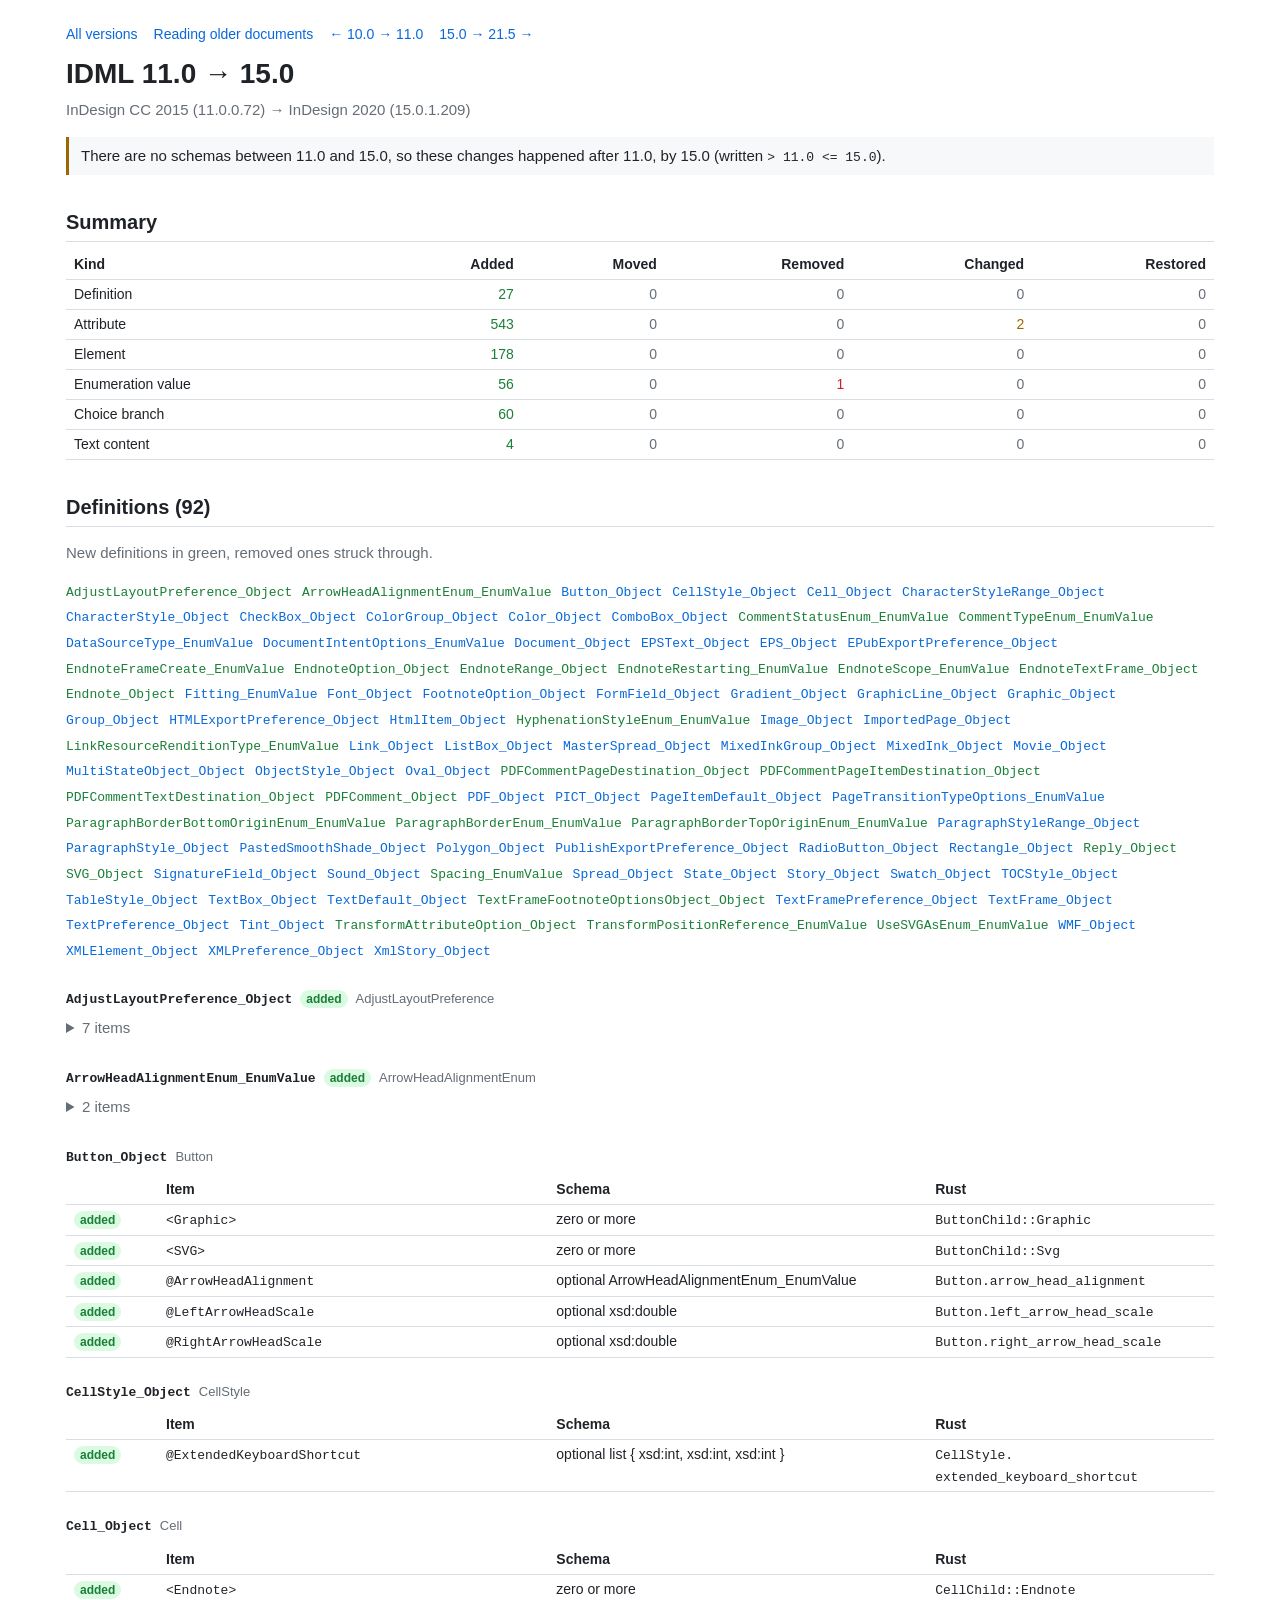
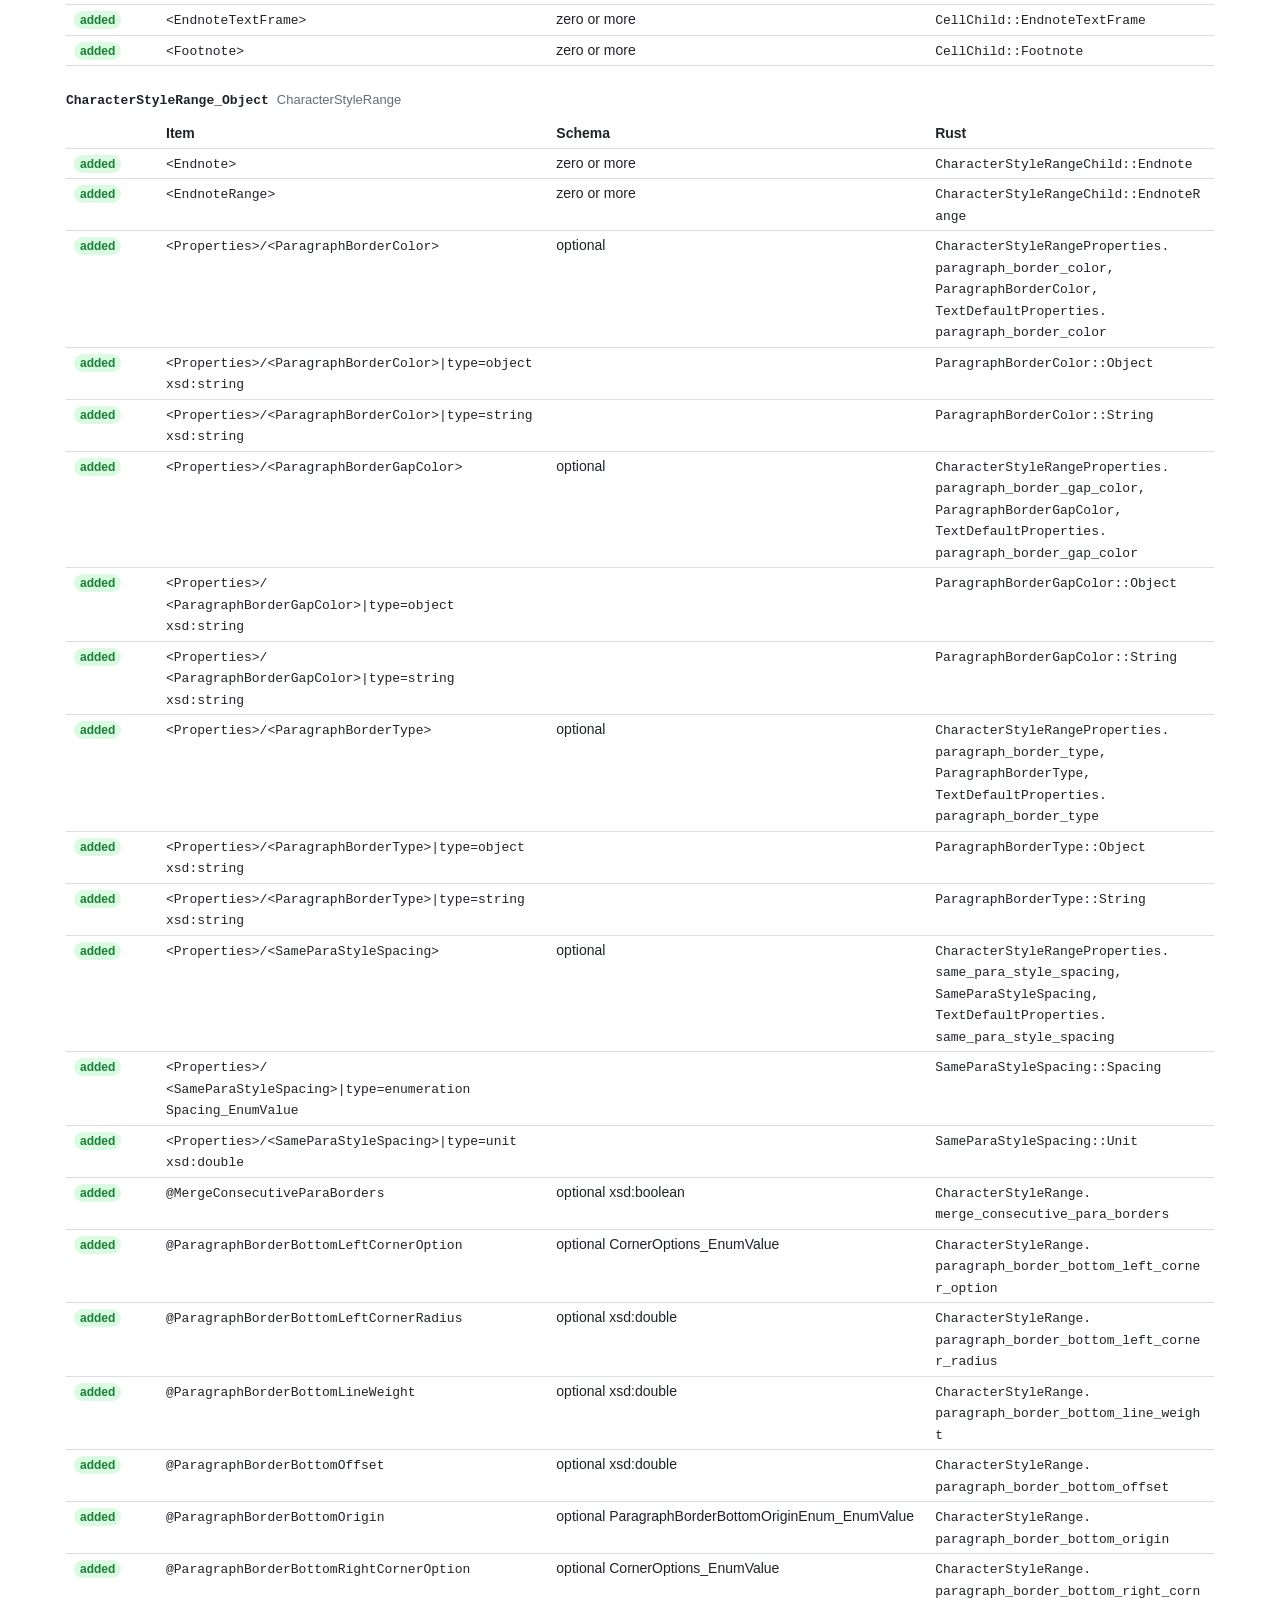
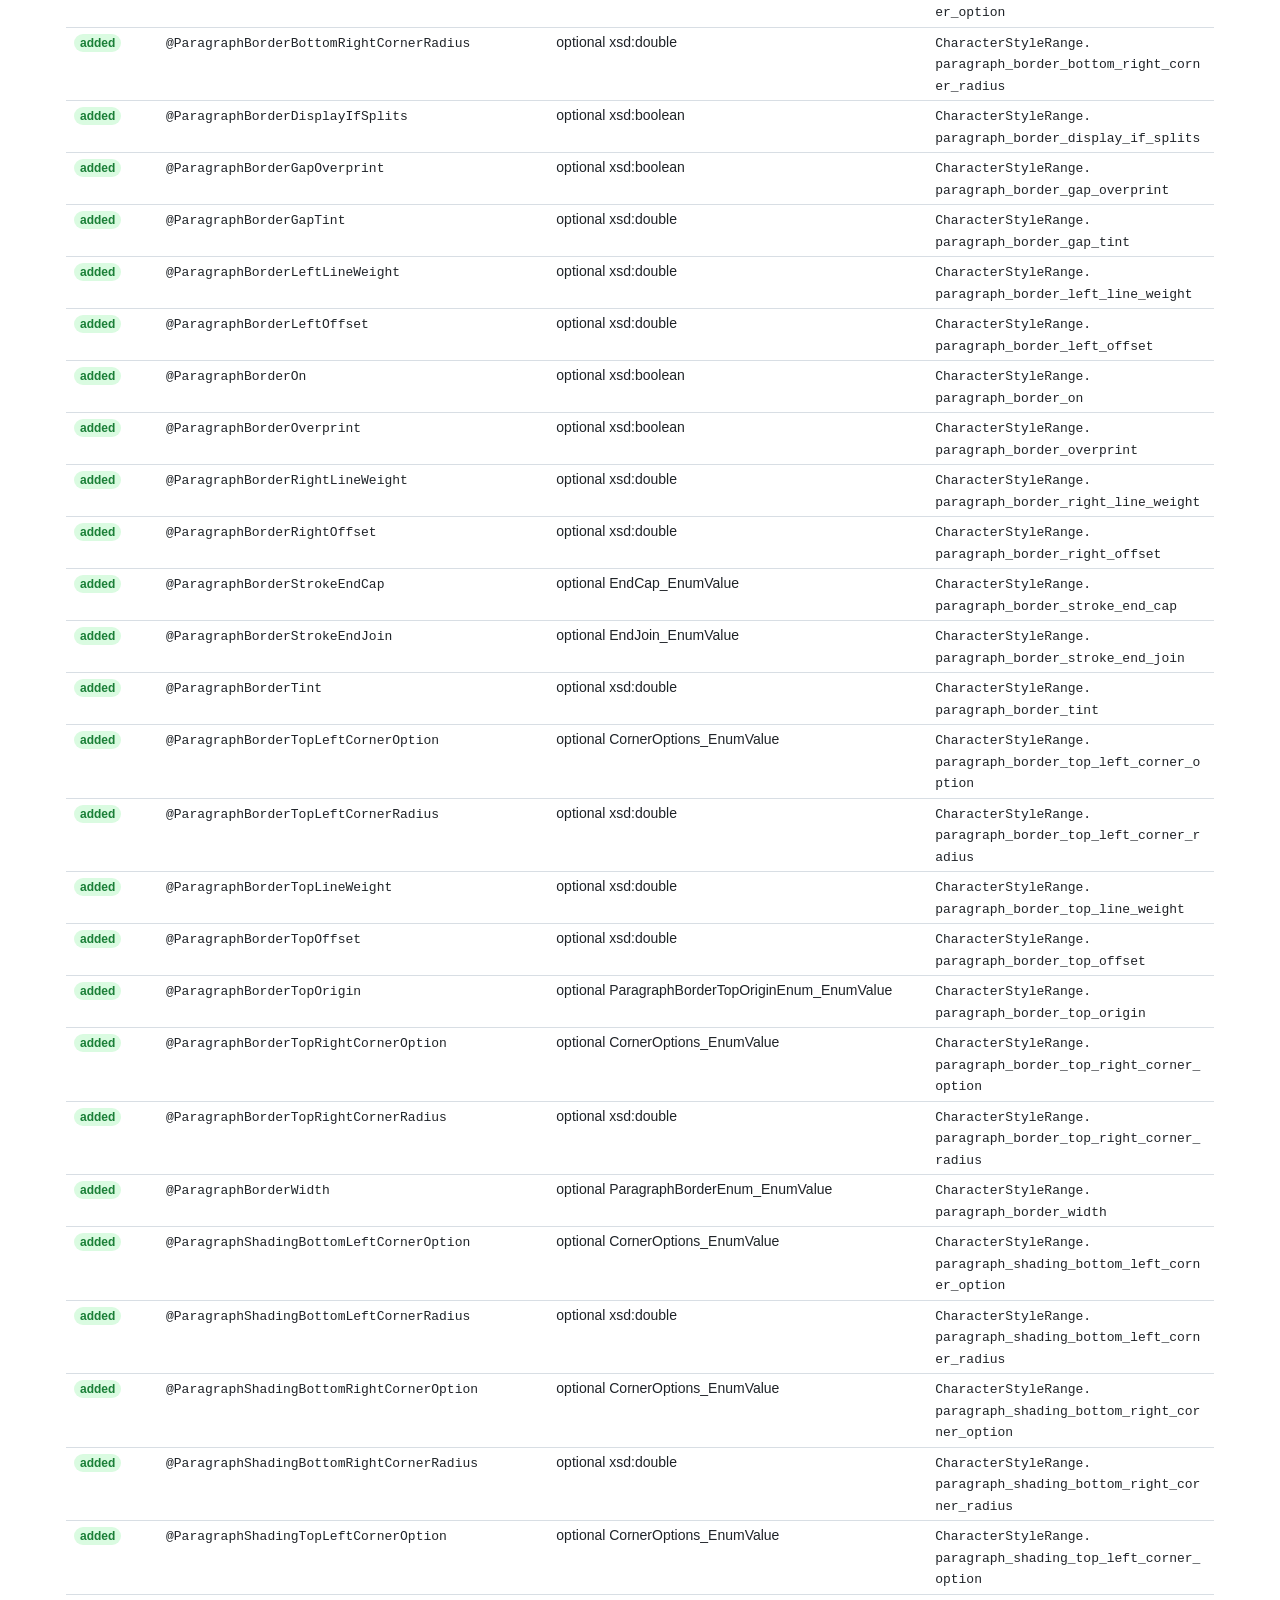
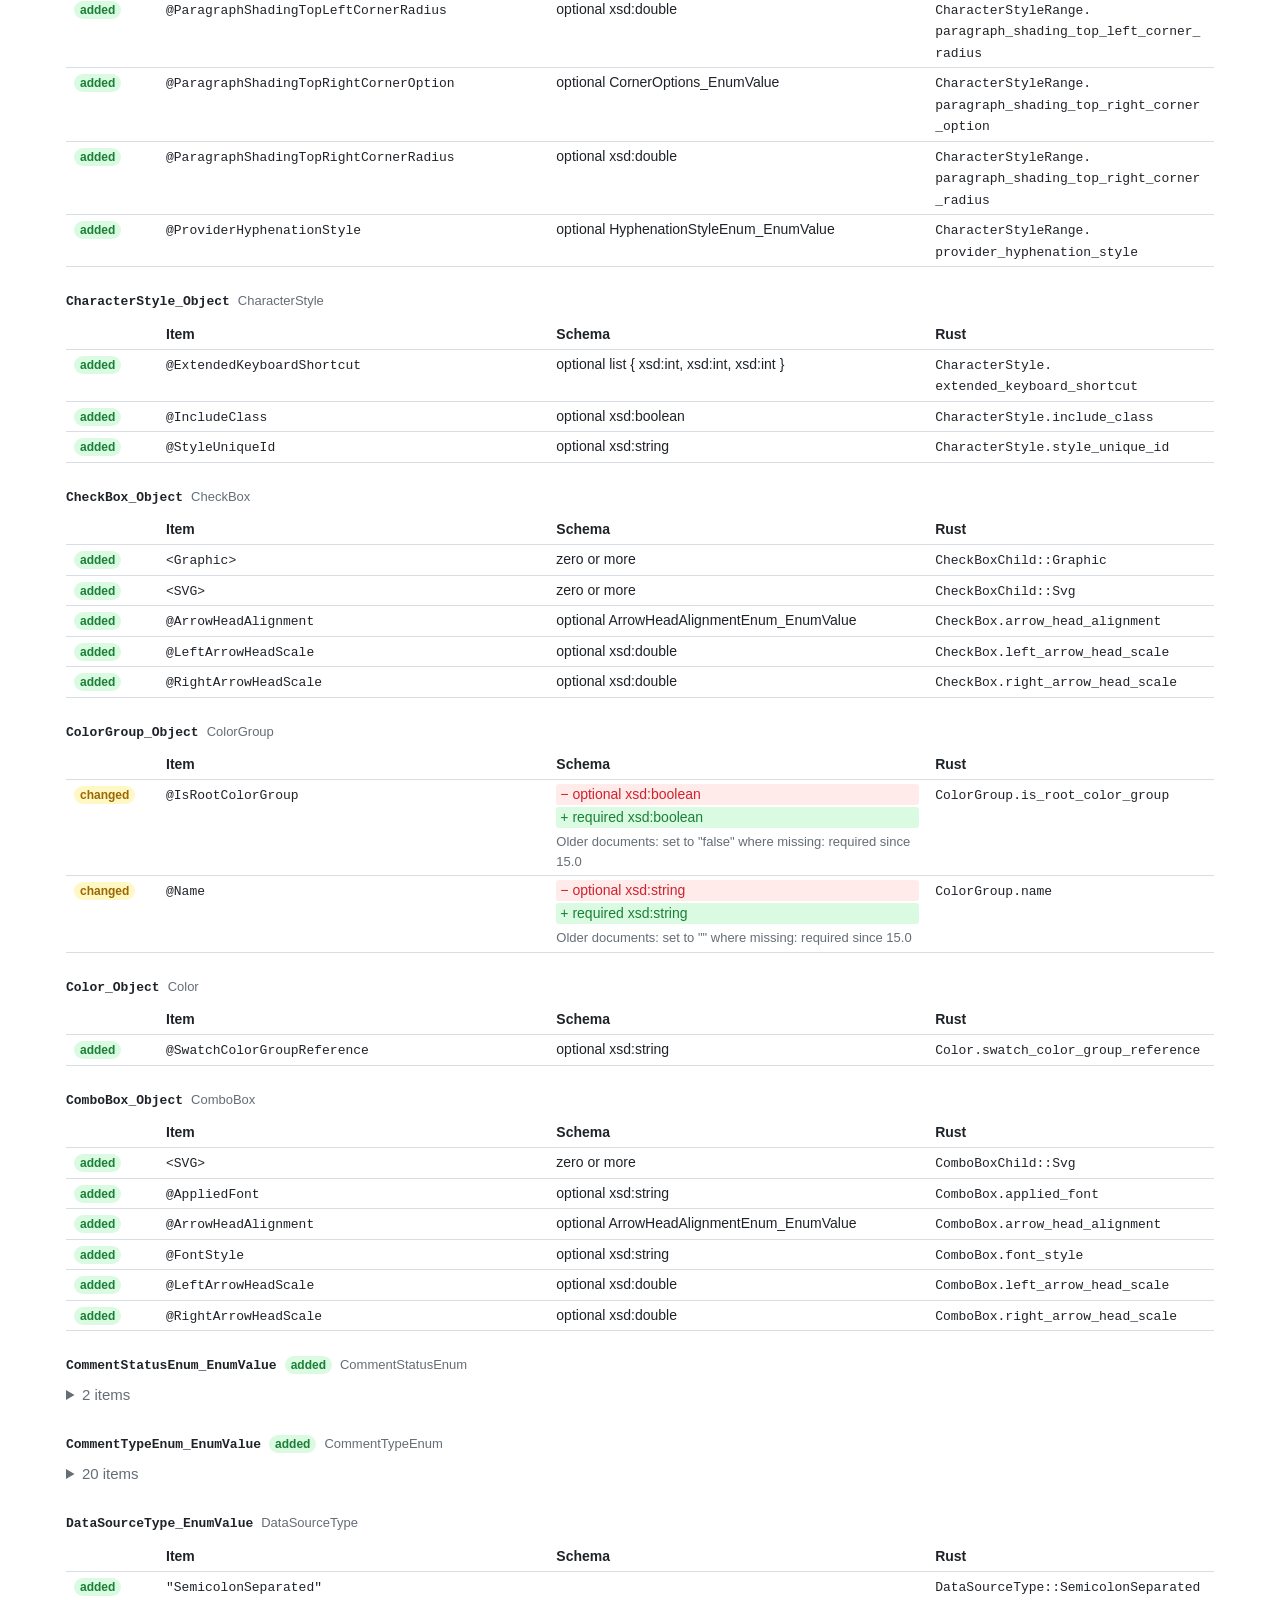
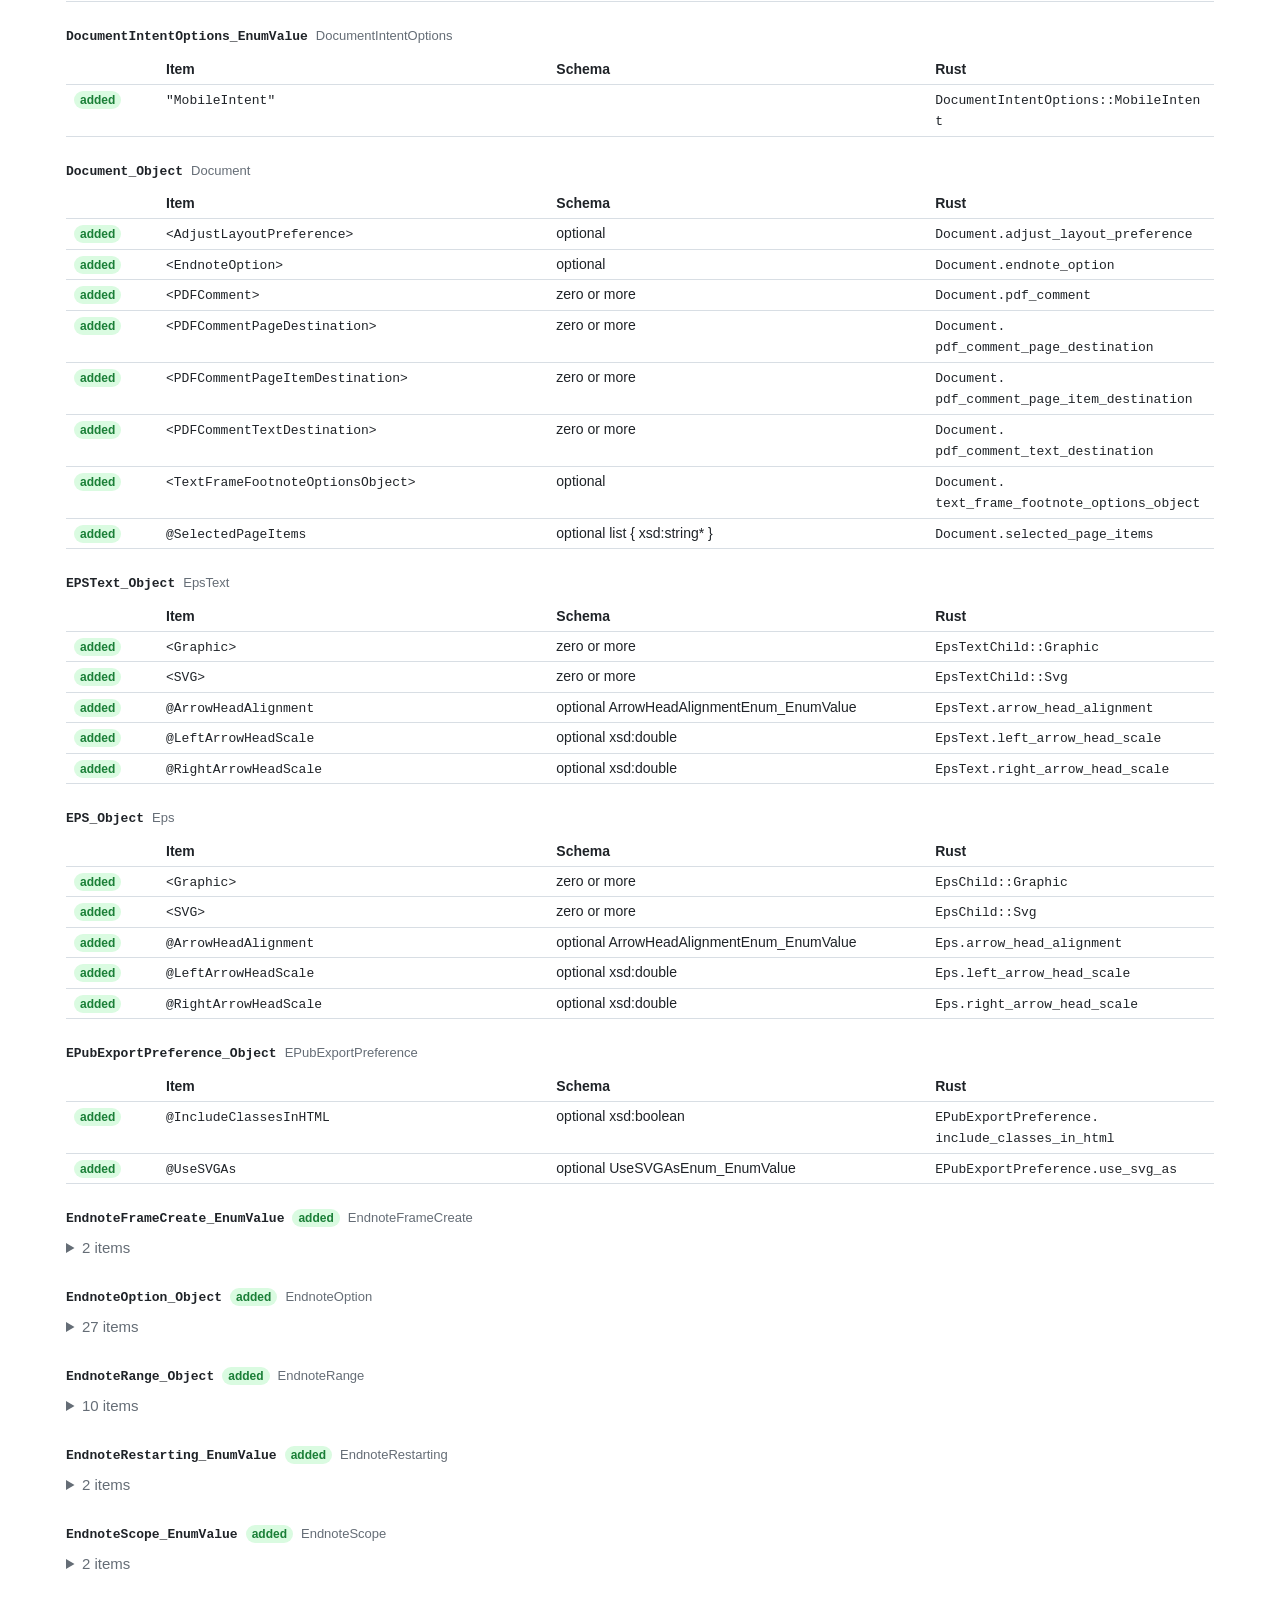
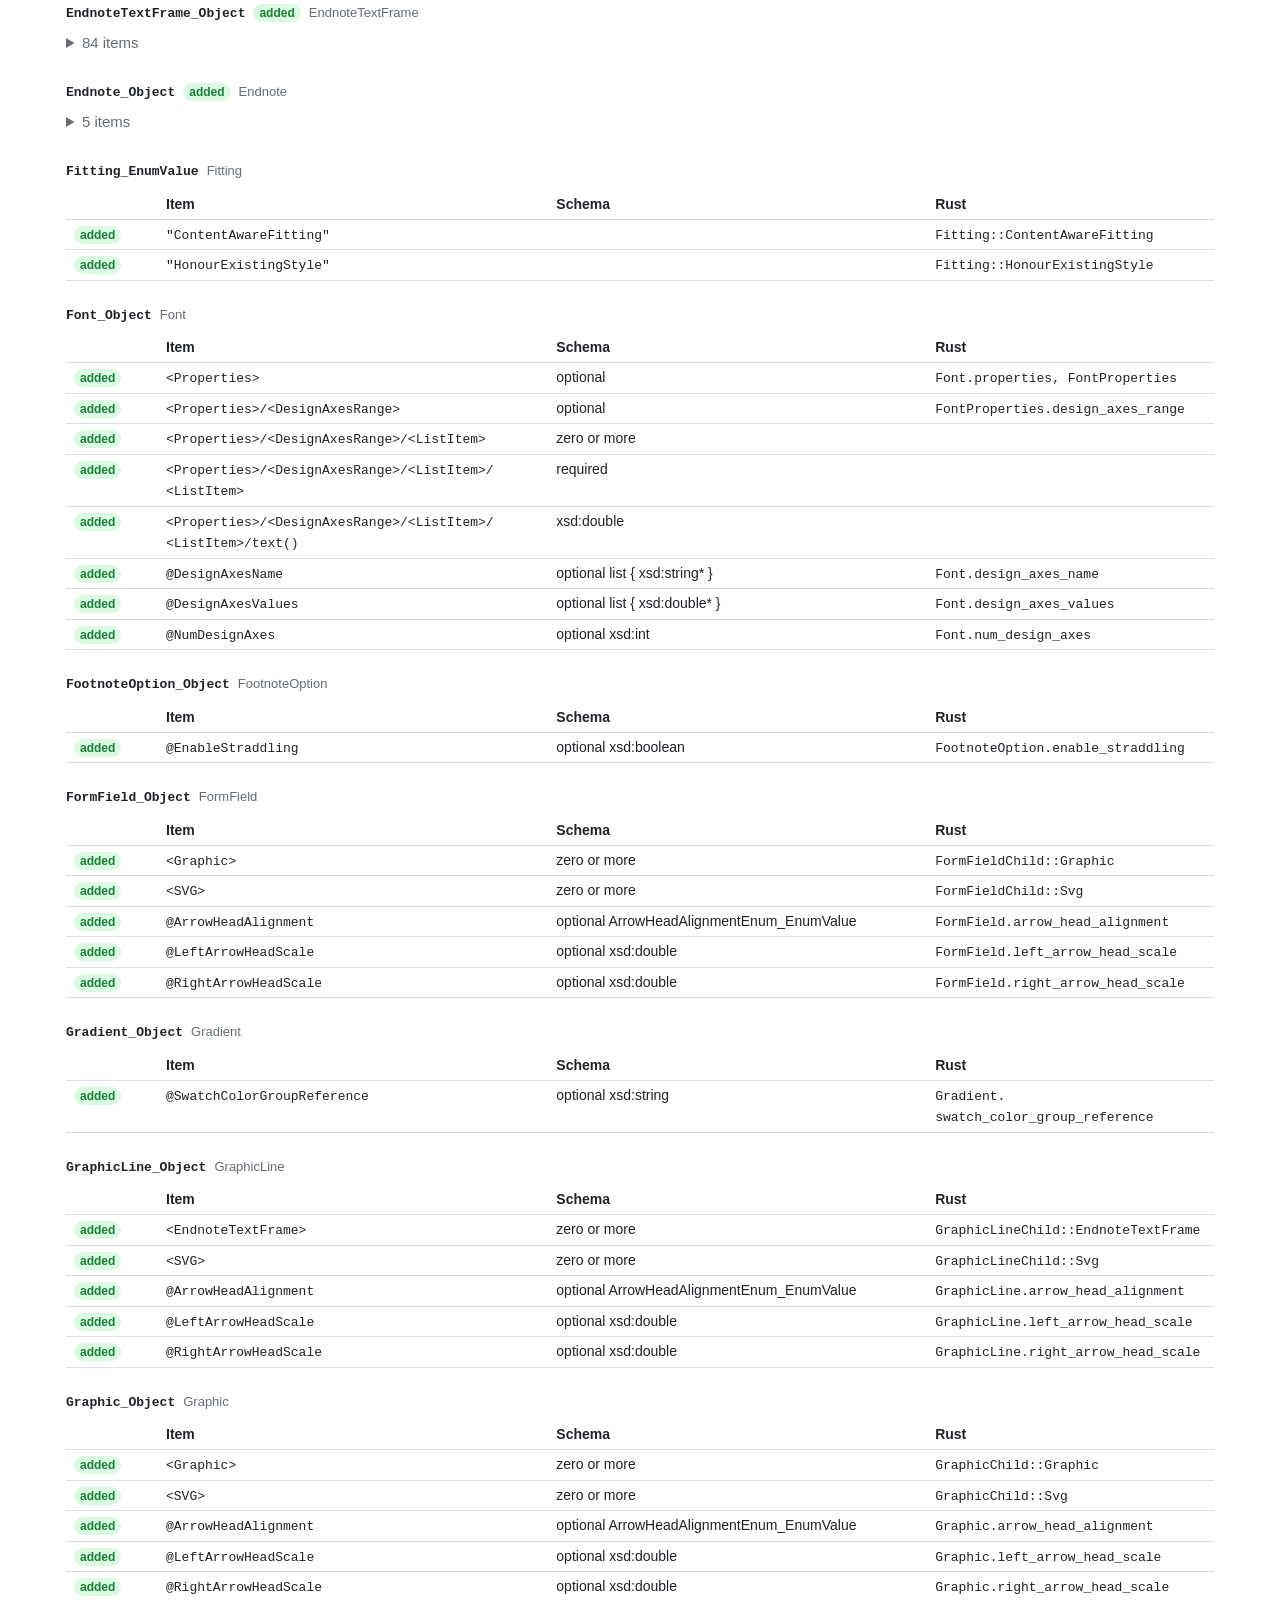
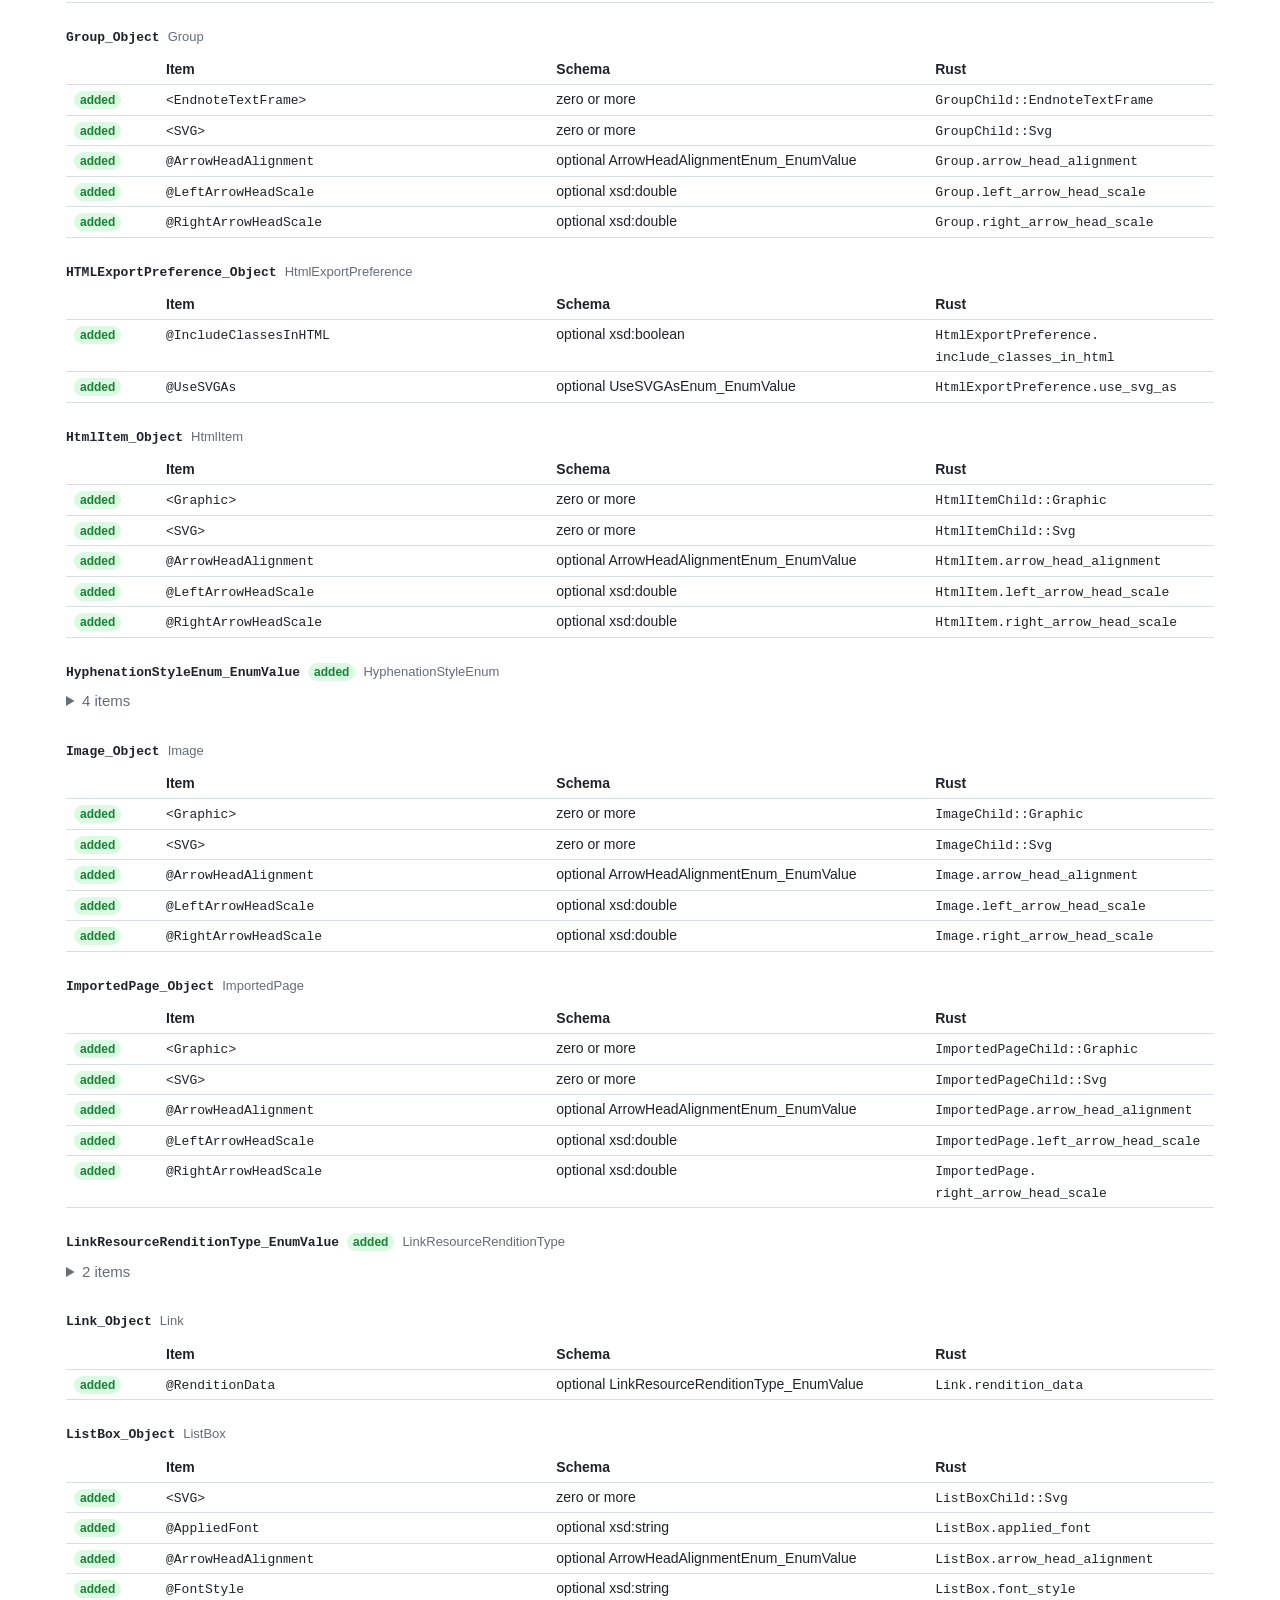
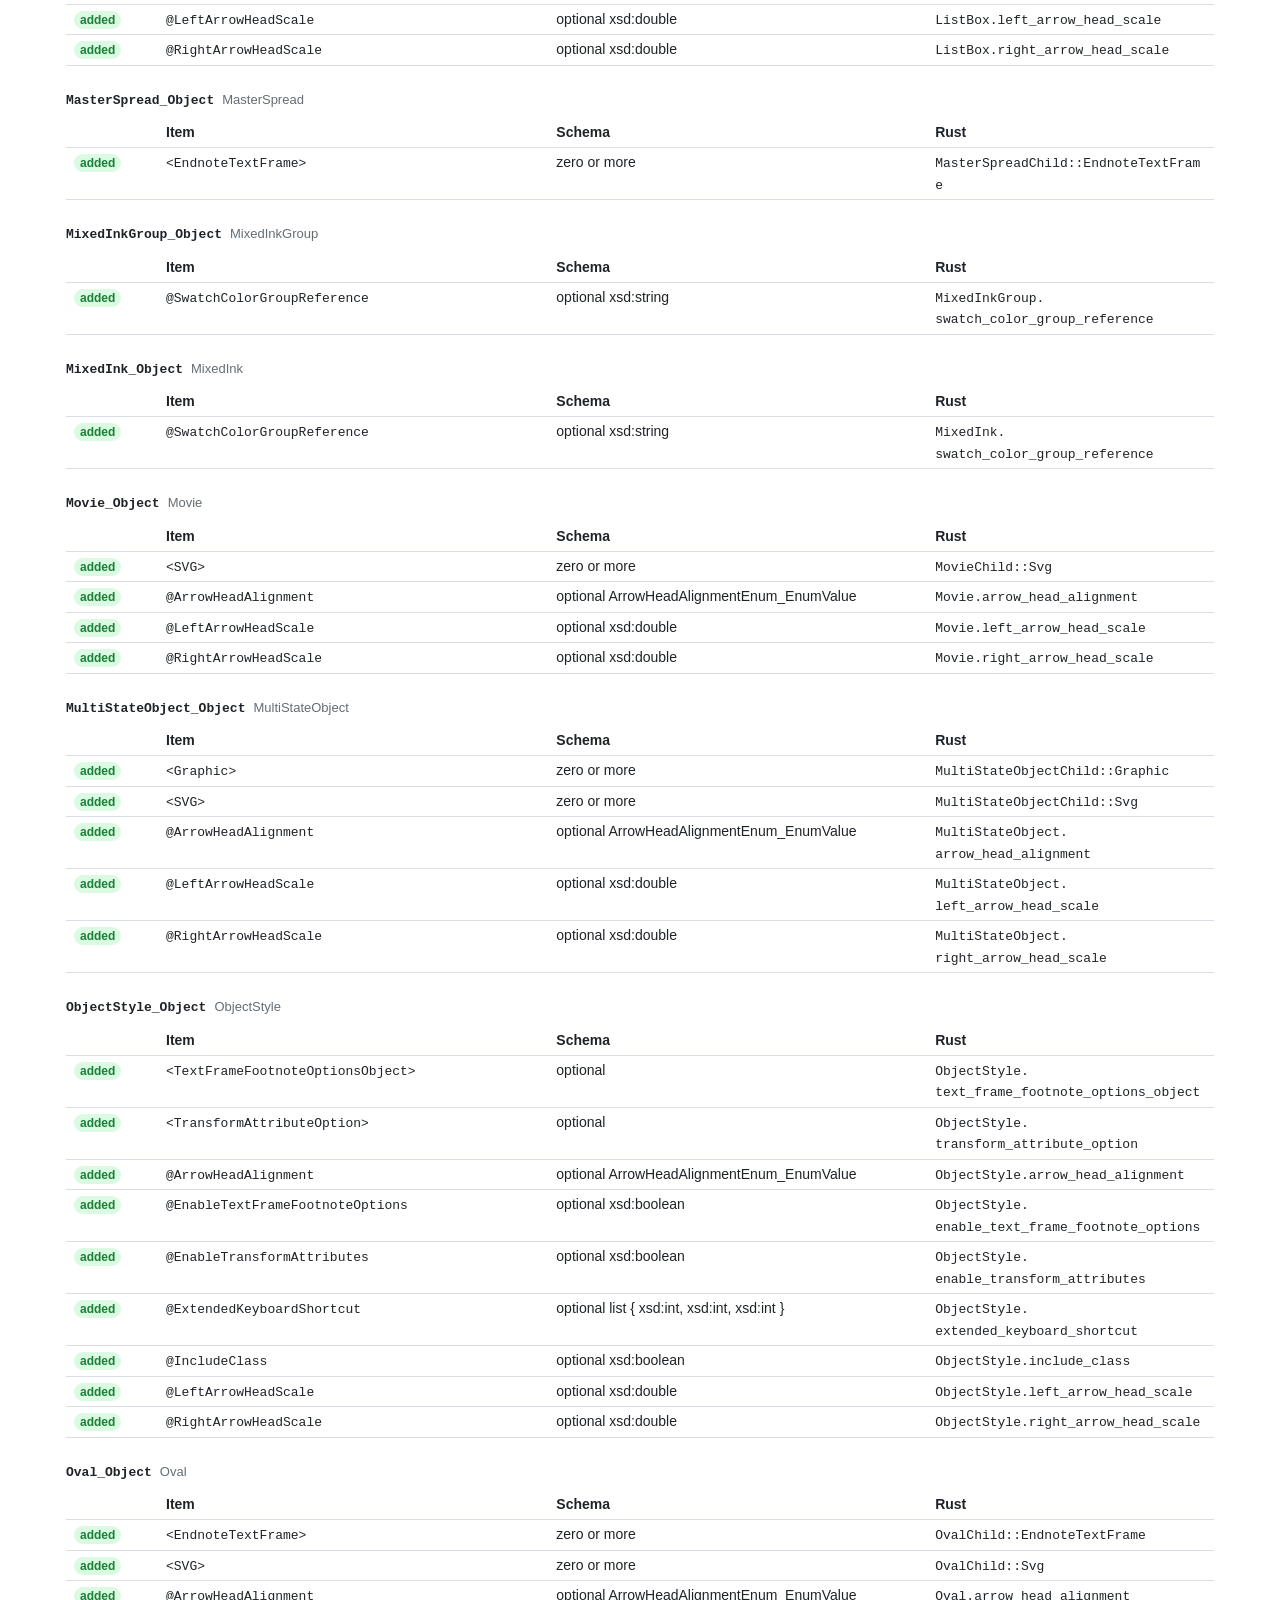
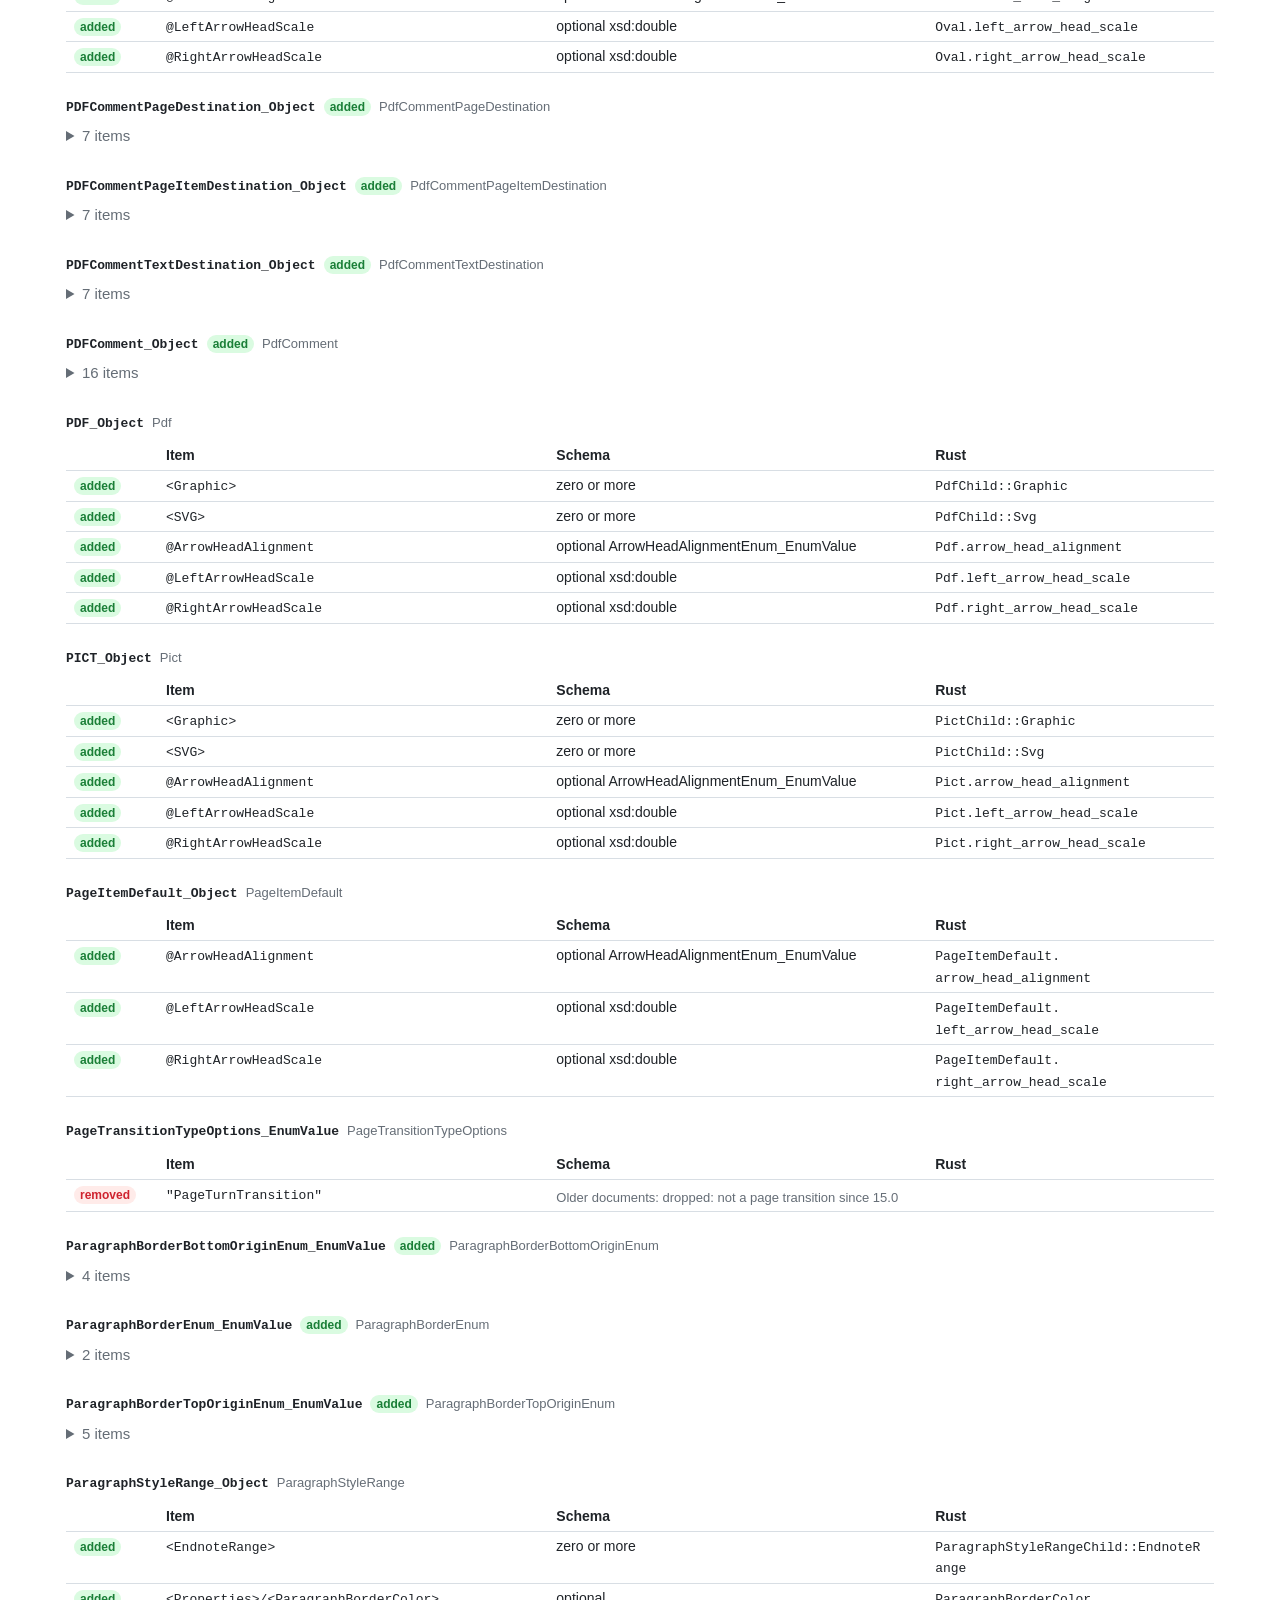
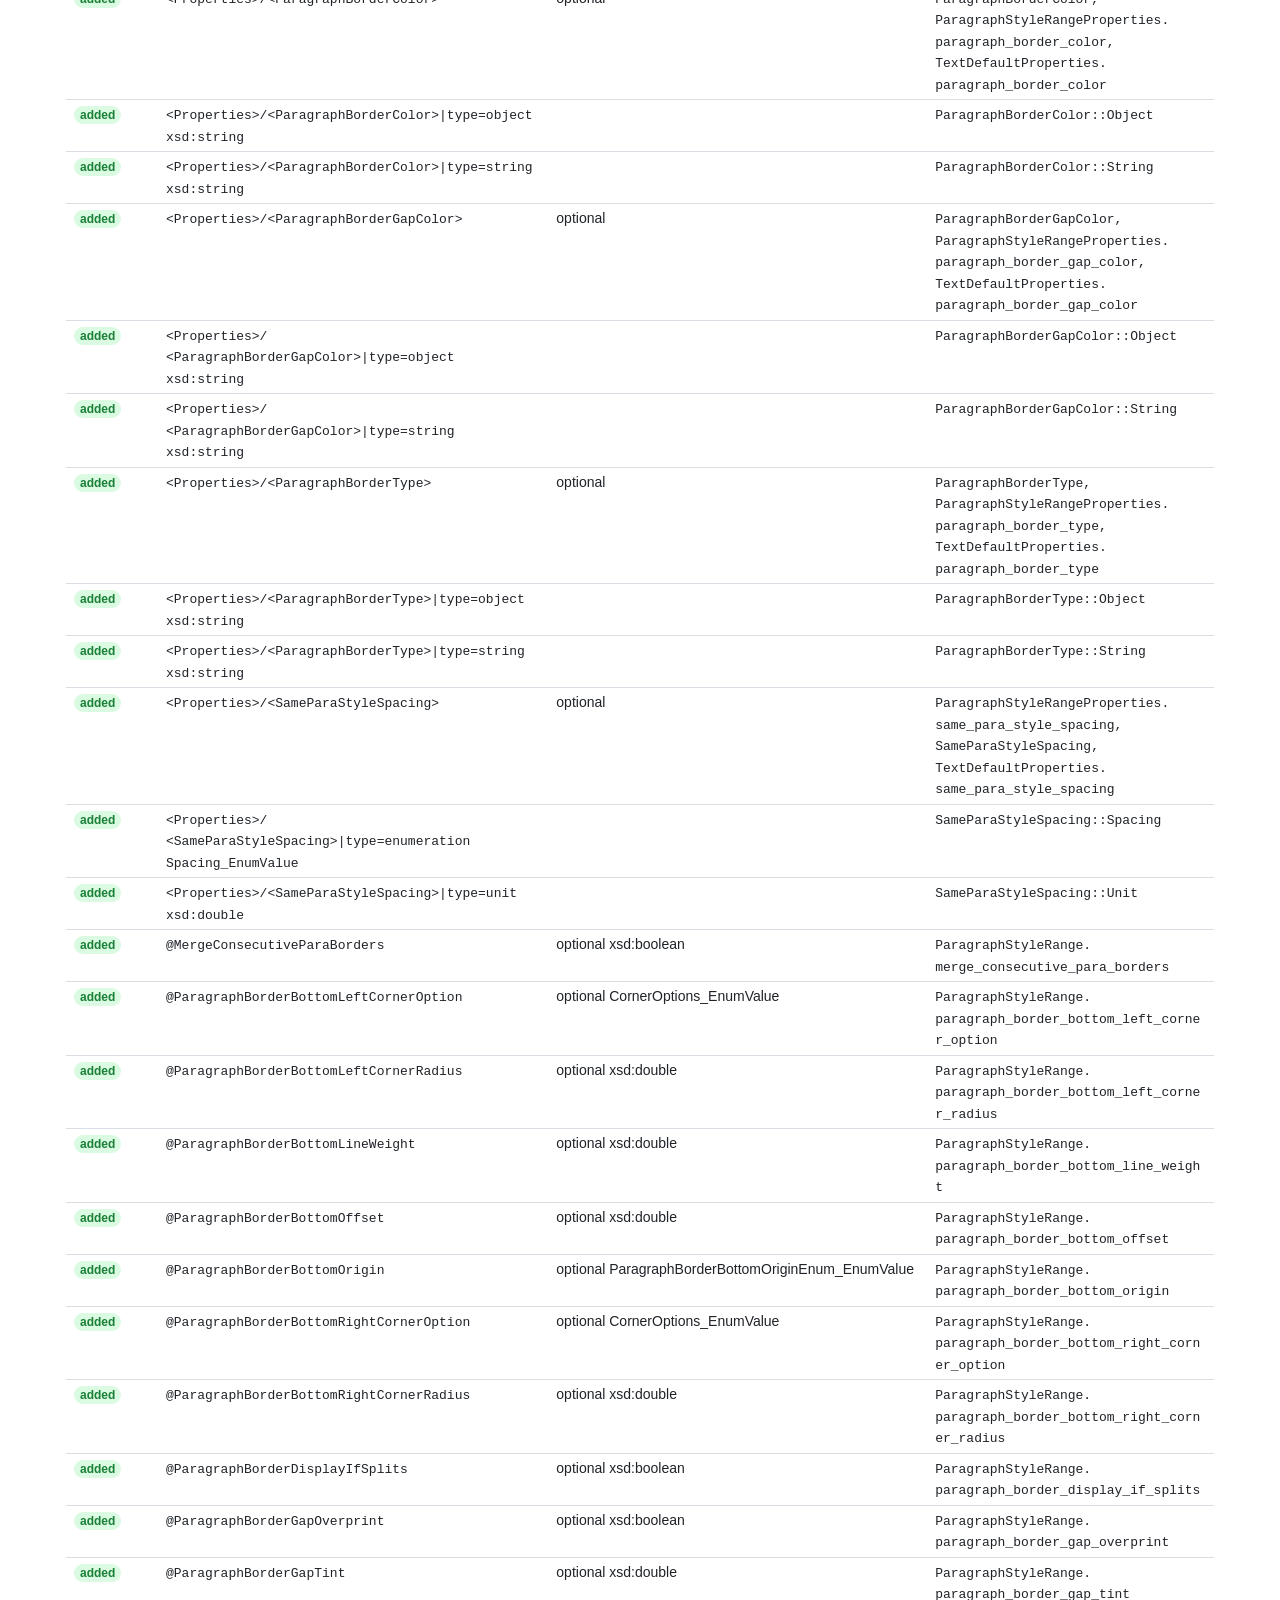
==== commit fc343669: "Amend the schemas with content InDesign writes but they reject InDesign exports of DOMVersion 14.0 t" ====
--- a/docs/11.0-to-15.0.html
+++ b/docs/11.0-to-15.0.html
@@ -17,10 +17,10 @@
 <tr><th>Kind</th><th class="num">Added</th><th class="num">Moved</th><th class="num">Removed</th><th class="num">Changed</th><th class="num">Restored</th></tr>
 <tr><td>Definition</td><td class="num added">27</td><td class="num zero">0</td><td class="num zero">0</td><td class="num zero">0</td><td class="num zero">0</td></tr>
 <tr><td>Attribute</td><td class="num added">543</td><td class="num zero">0</td><td class="num zero">0</td><td class="num changed">2</td><td class="num zero">0</td></tr>
-<tr><td>Element</td><td class="num added">173</td><td class="num zero">0</td><td class="num zero">0</td><td class="num zero">0</td><td class="num zero">0</td></tr>
+<tr><td>Element</td><td class="num added">178</td><td class="num zero">0</td><td class="num zero">0</td><td class="num zero">0</td><td class="num zero">0</td></tr>
 <tr><td>Enumeration value</td><td class="num added">56</td><td class="num zero">0</td><td class="num removed">1</td><td class="num zero">0</td><td class="num zero">0</td></tr>
 <tr><td>Choice branch</td><td class="num added">60</td><td class="num zero">0</td><td class="num zero">0</td><td class="num zero">0</td><td class="num zero">0</td></tr>
-<tr><td>Text content</td><td class="num added">3</td><td class="num zero">0</td><td class="num zero">0</td><td class="num zero">0</td><td class="num zero">0</td></tr>
+<tr><td>Text content</td><td class="num added">4</td><td class="num zero">0</td><td class="num zero">0</td><td class="num zero">0</td><td class="num zero">0</td></tr>
 </table></div>
 <h2>Definitions (92)</h2>
 <p class="muted">New definitions in green, removed ones struck through.</p>
@@ -88,6 +88,7 @@
 <div class="scroll"><table class="items">
 <colgroup><col class="c-change"><col class="c-item"><col class="c-schema"><col class="c-rust"></colgroup>
 <tr><th></th><th>Item</th><th>Schema</th><th>Rust</th></tr>
+<tr><td><span class="badge added">added</span></td><td><code>&lt;Endnote&gt;</code></td><td><span>zero or more</span></td><td><code>CharacterStyleRangeChild::Endnote</code></td></tr>
 <tr><td><span class="badge added">added</span></td><td><code>&lt;EndnoteRange&gt;</code></td><td><span>zero or more</span></td><td><code>CharacterStyleRangeChild::EndnoteRange</code></td></tr>
 <tr><td><span class="badge added">added</span></td><td><code>&lt;Properties&gt;/<wbr>&lt;ParagraphBorderColor&gt;</code></td><td><span>optional</span></td><td><code>CharacterStyleRangeProperties.<wbr>paragraph_border_color, ParagraphBorderColor, TextDefaultProperties.<wbr>paragraph_border_color</code></td></tr>
 <tr><td><span class="badge added">added</span></td><td><code>&lt;Properties&gt;/<wbr>&lt;ParagraphBorderColor&gt;|type=object xsd:string</code></td><td></td><td><code>ParagraphBorderColor::Object</code></td></tr>
@@ -345,10 +346,15 @@
 </section>
 <section id="EndnoteRange_Object">
 <h3><code>EndnoteRange_Object</code> <span class="badge added">added</span> <span class="rust">EndnoteRange</span></h3>
-<details><summary>5 items</summary>
-<div class="scroll"><table class="items">
-<colgroup><col class="c-change"><col class="c-item"><col class="c-schema"><col class="c-rust"></colgroup>
-<tr><th></th><th>Item</th><th>Schema</th><th>Rust</th></tr>
+<details><summary>10 items</summary>
+<div class="scroll"><table class="items">
+<colgroup><col class="c-change"><col class="c-item"><col class="c-schema"><col class="c-rust"></colgroup>
+<tr><th></th><th>Item</th><th>Schema</th><th>Rust</th></tr>
+<tr><td><span class="badge added">added</span></td><td><code>&lt;CharacterStyleRange&gt;</code></td><td><span>zero or more</span></td><td><code>EndnoteRangeChild::CharacterStyleRange</code></td></tr>
+<tr><td><span class="badge added">added</span></td><td><code>&lt;Content&gt;</code></td><td><span>zero or more</span></td><td><code>EndnoteRangeChild::Content, GaijiOwnedItemObject.<wbr>content</code></td></tr>
+<tr><td><span class="badge added">added</span></td><td><code>&lt;Content&gt;/<wbr>text()</code></td><td><span>text</span></td><td><code></code></td></tr>
+<tr><td><span class="badge added">added</span></td><td><code>&lt;HyperlinkTextSource&gt;</code></td><td><span>zero or more</span></td><td><code>EndnoteRangeChild::HyperlinkTextSource</code></td></tr>
+<tr><td><span class="badge added">added</span></td><td><code>&lt;ParagraphStyleRange&gt;</code></td><td><span>zero or more</span></td><td><code>EndnoteRangeChild::ParagraphStyleRange</code></td></tr>
 <tr><td><span class="badge added">added</span></td><td><code>&lt;Properties&gt;</code></td><td><span>optional</span></td><td><code>EndnoteRange.<wbr>properties, EndnoteRangeProperties</code></td></tr>
 <tr><td><span class="badge added">added</span></td><td><code>&lt;Properties&gt;/<wbr>&lt;Label&gt;</code></td><td><span>optional</span></td><td><code>EndnoteRangeProperties.<wbr>label</code></td></tr>
 <tr><td><span class="badge added">added</span></td><td><code>&lt;Properties&gt;/<wbr>&lt;Label&gt;/<wbr>&lt;KeyValuePair&gt;</code></td><td><span>zero or more</span></td><td><code></code></td></tr>
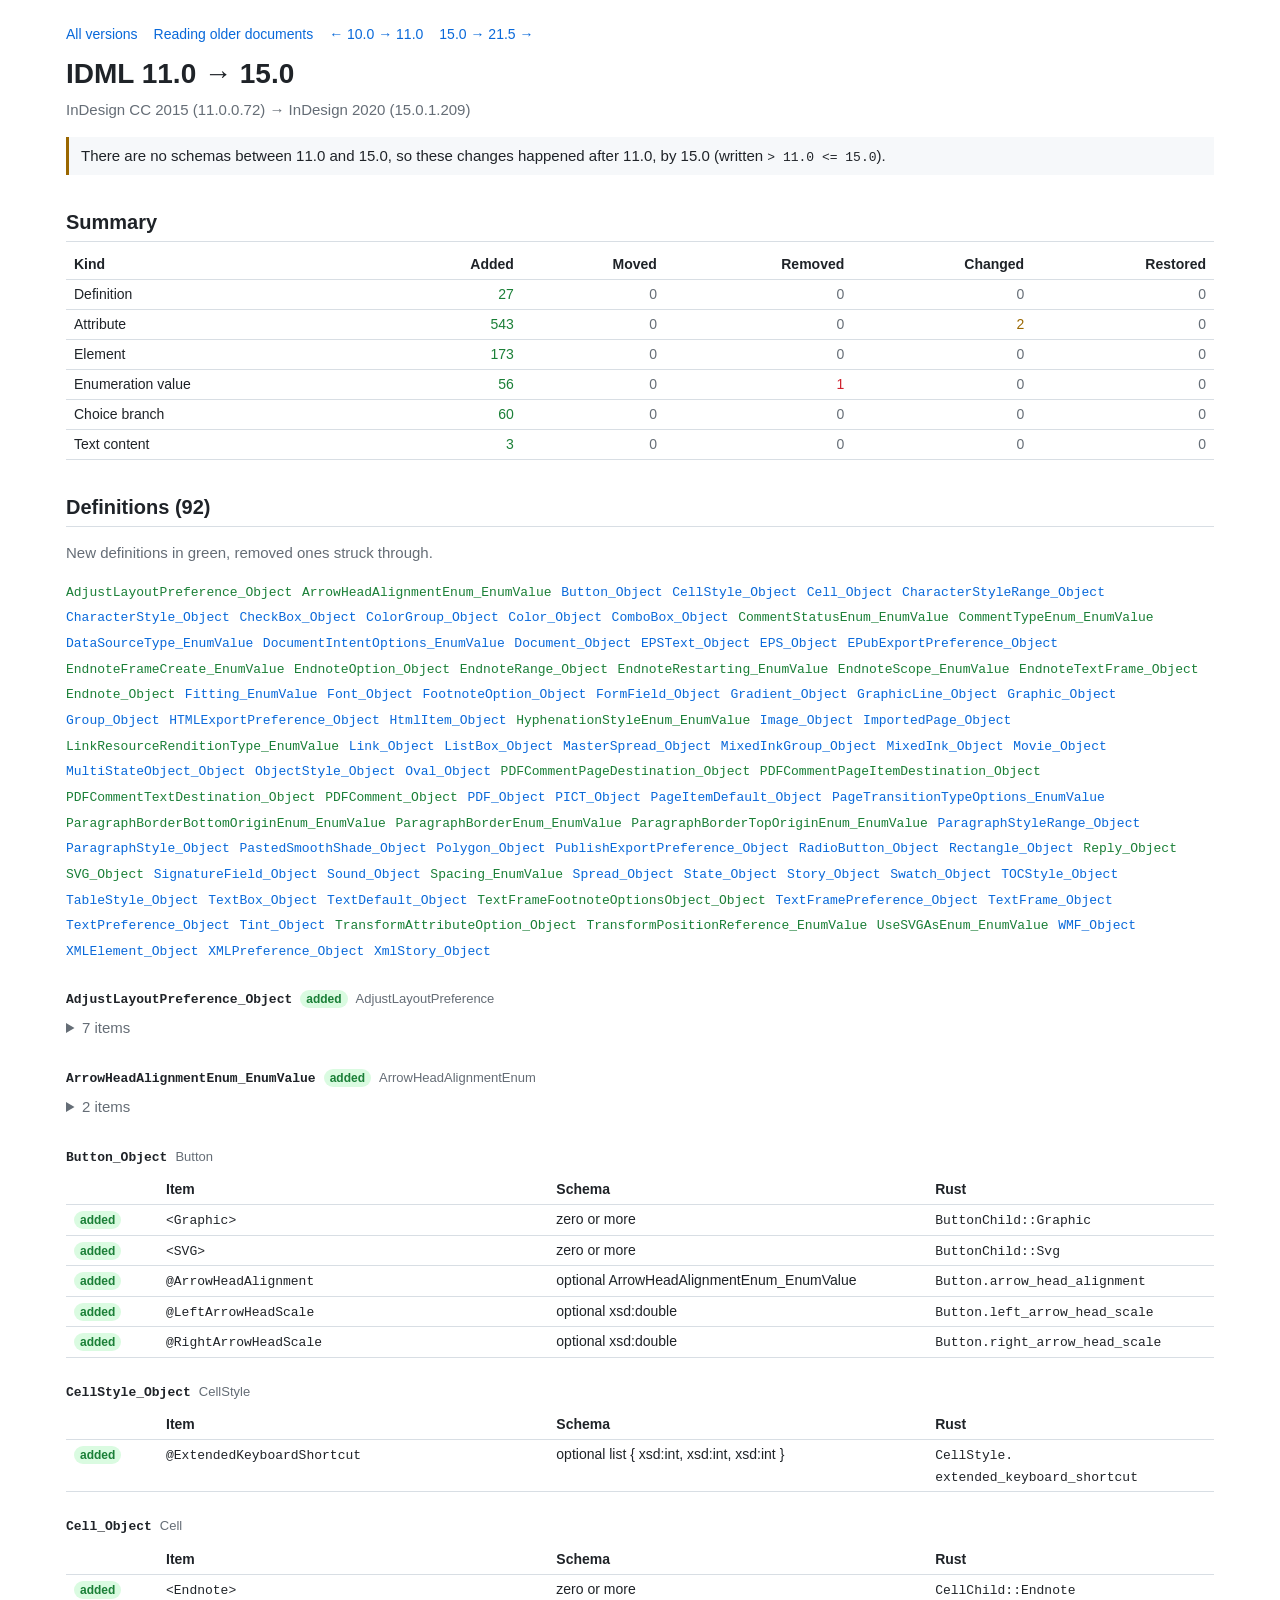
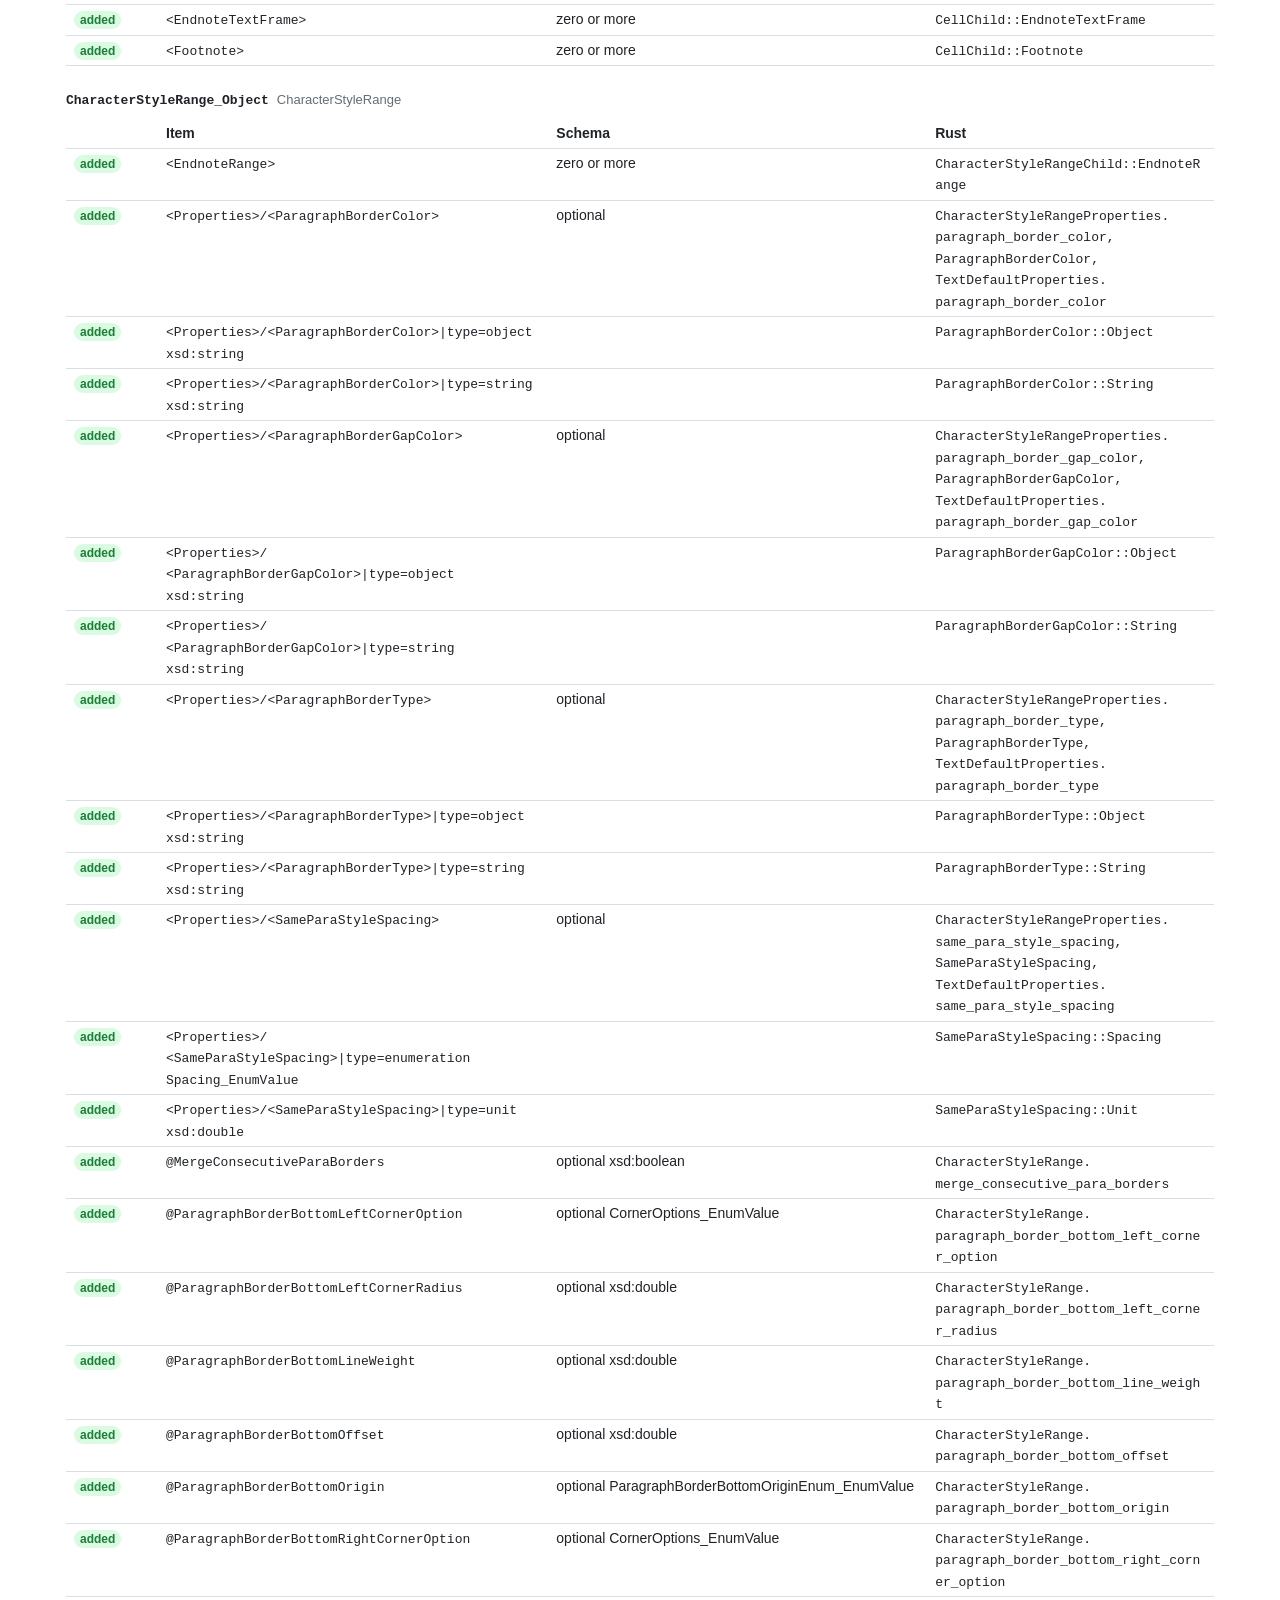
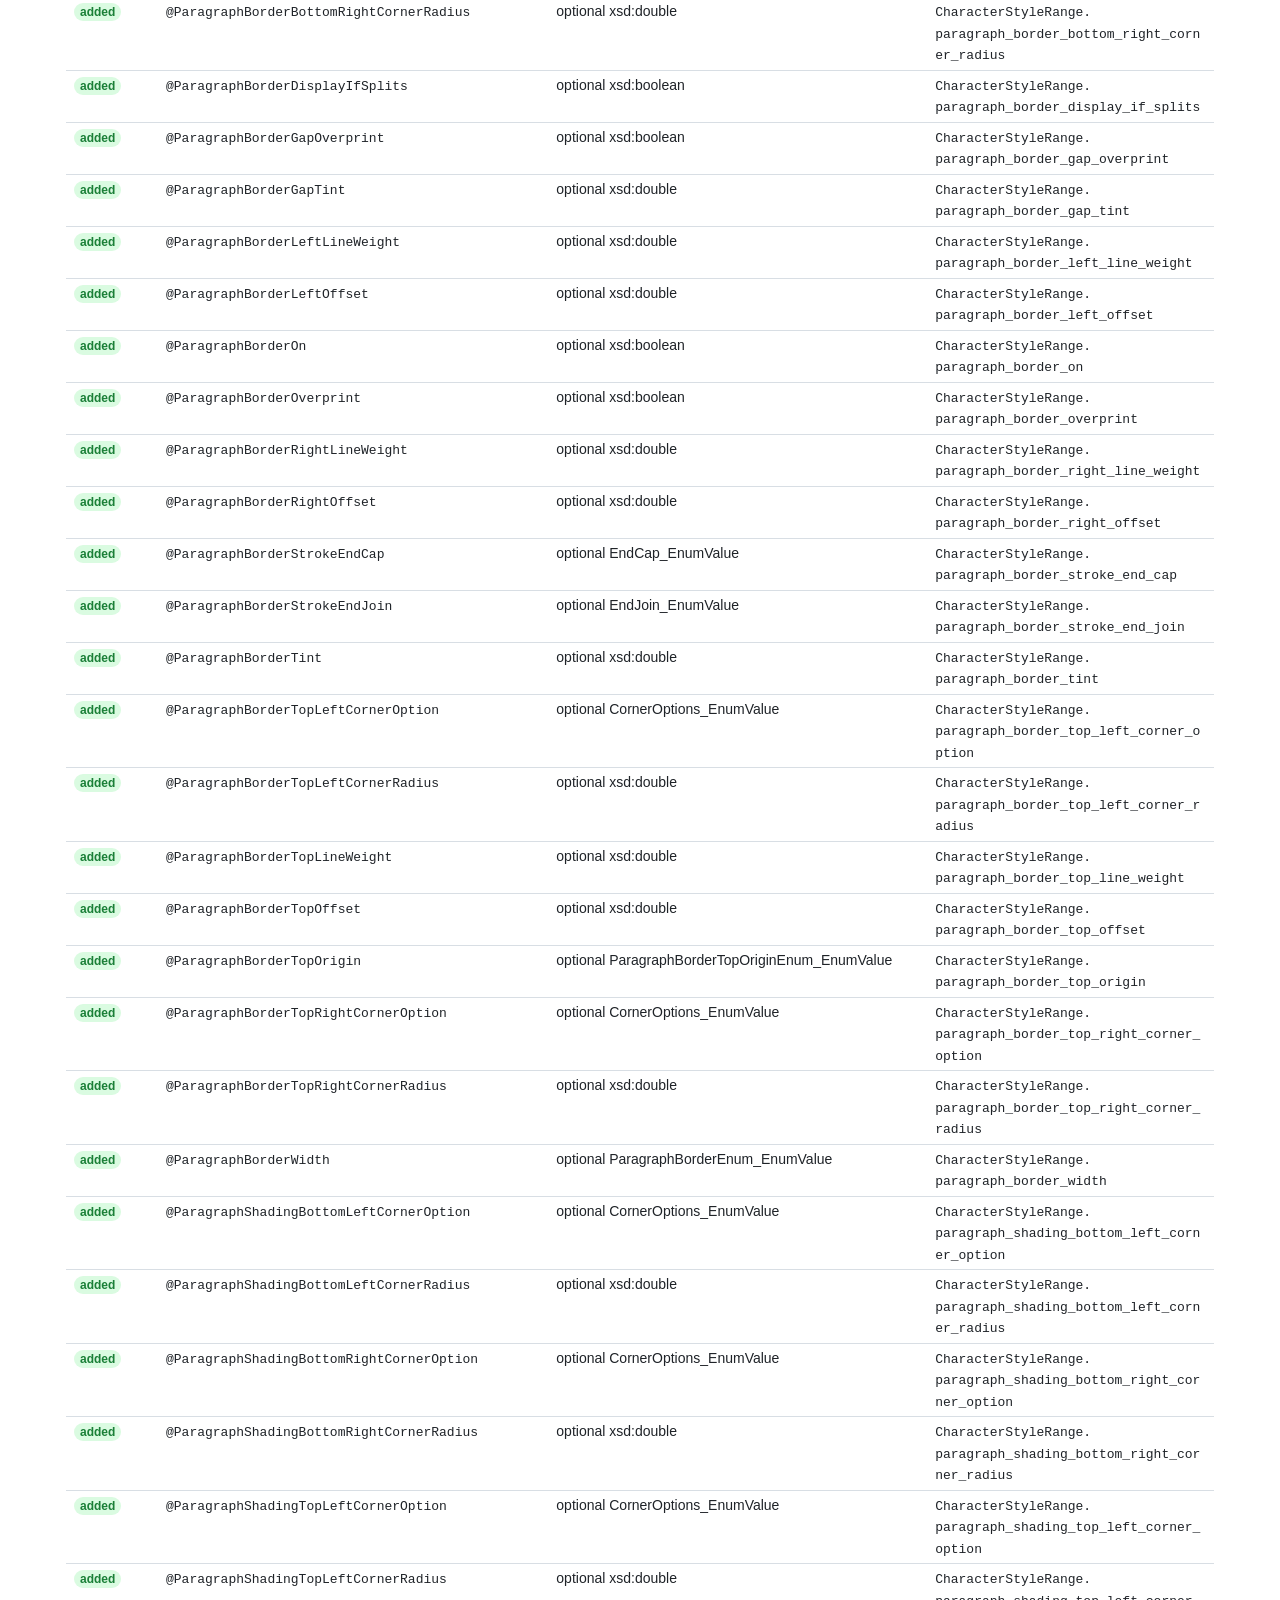
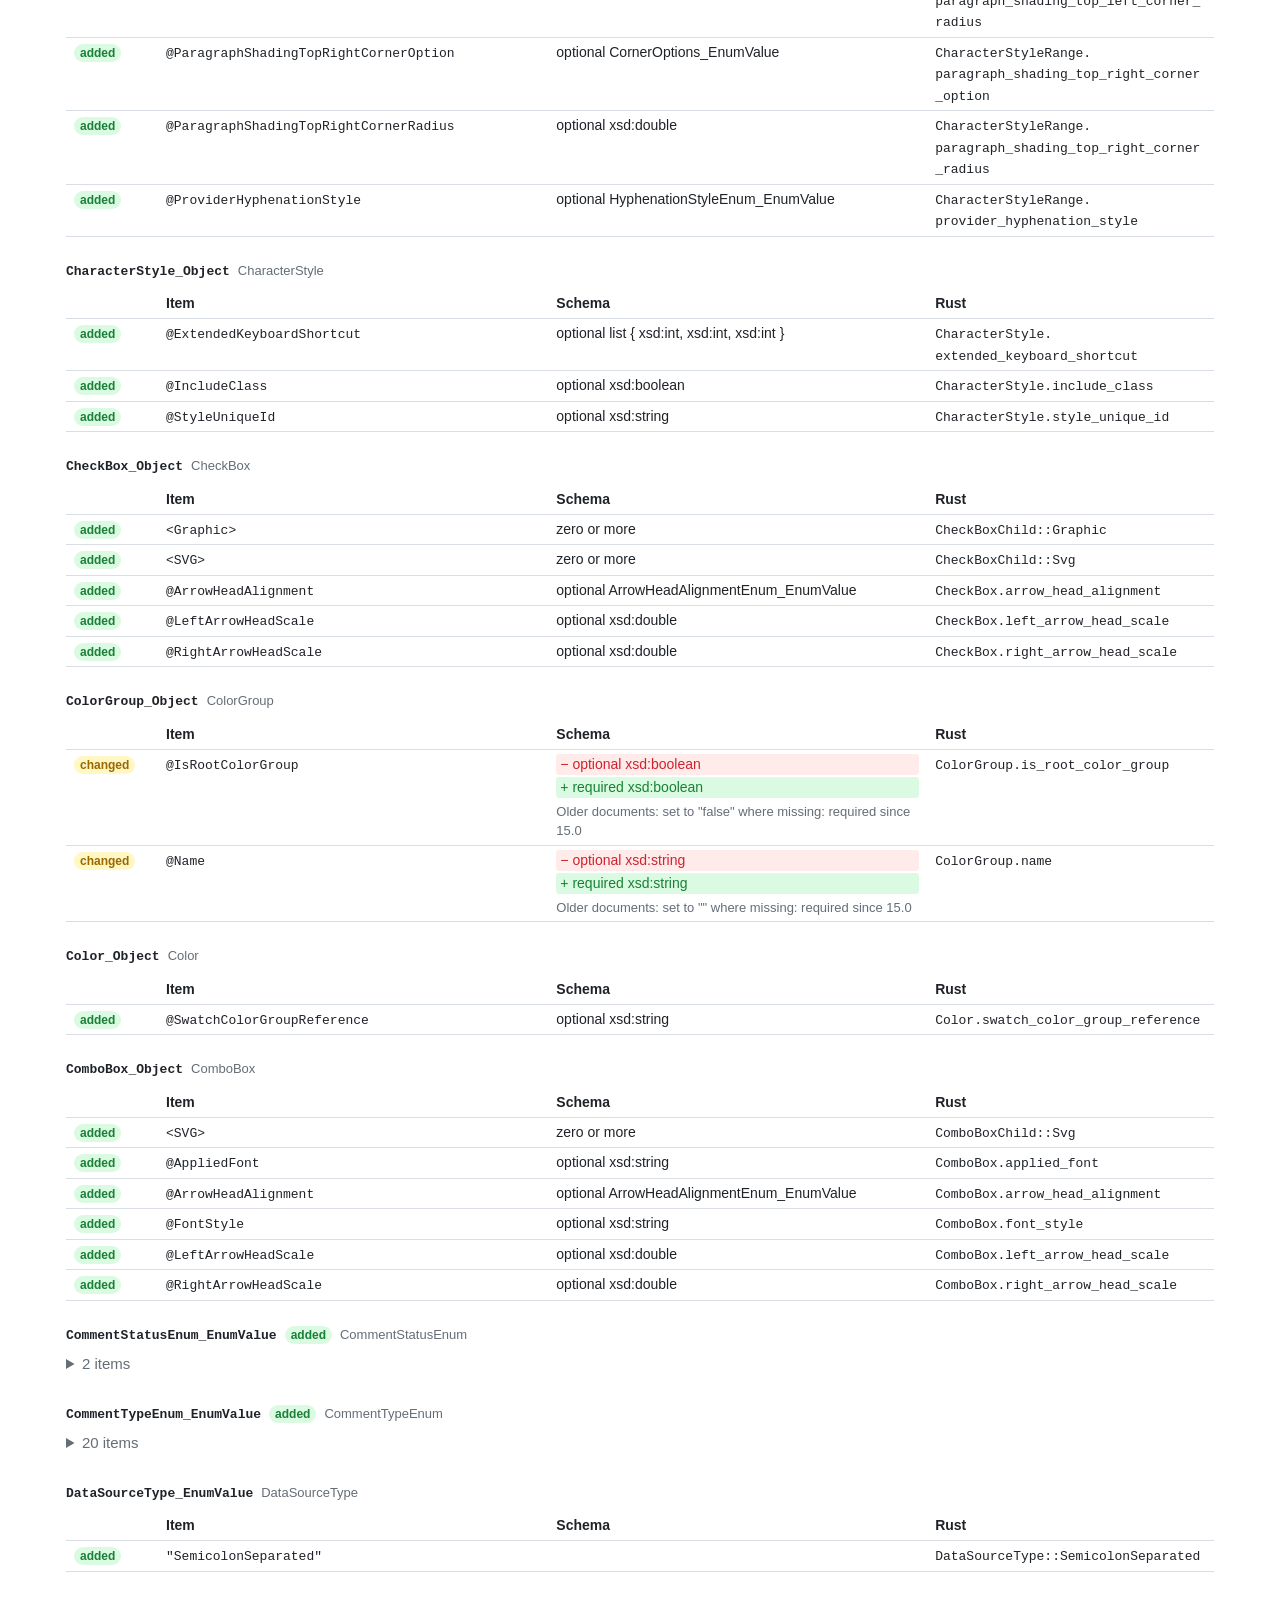
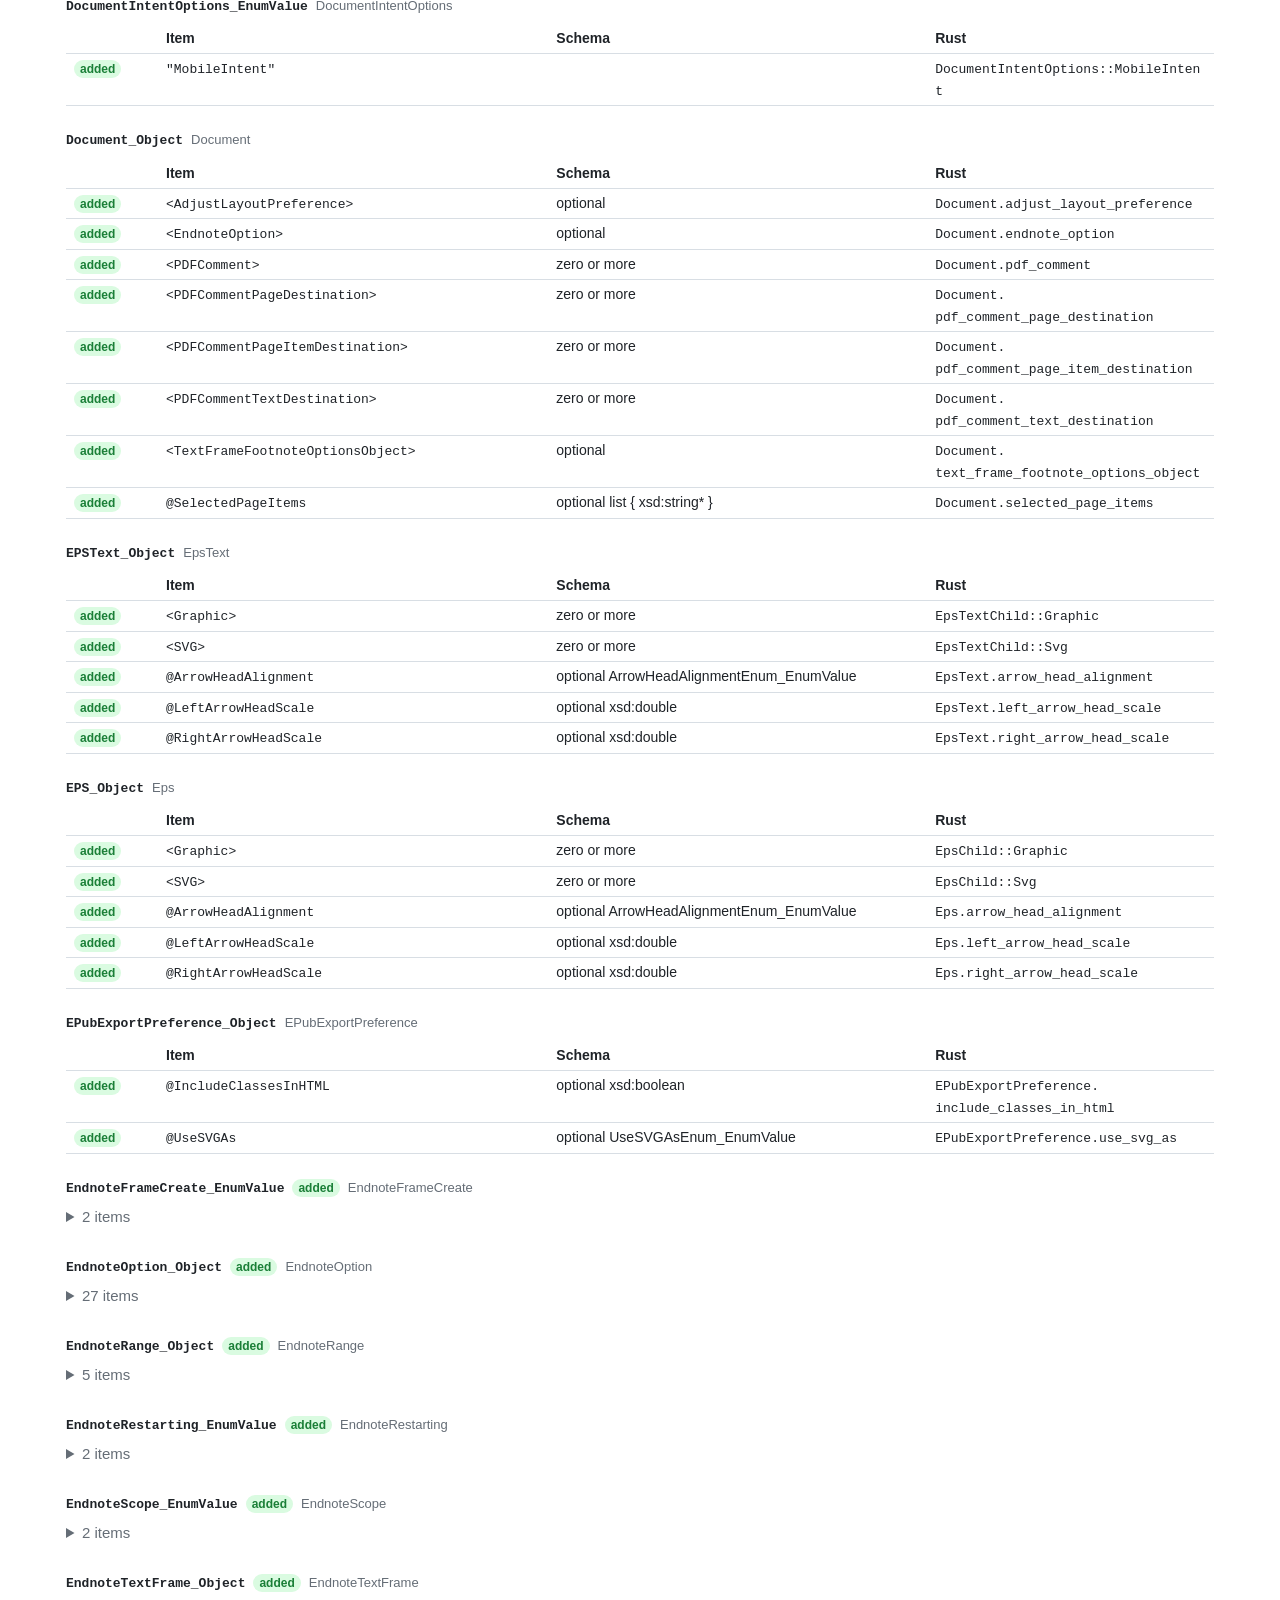
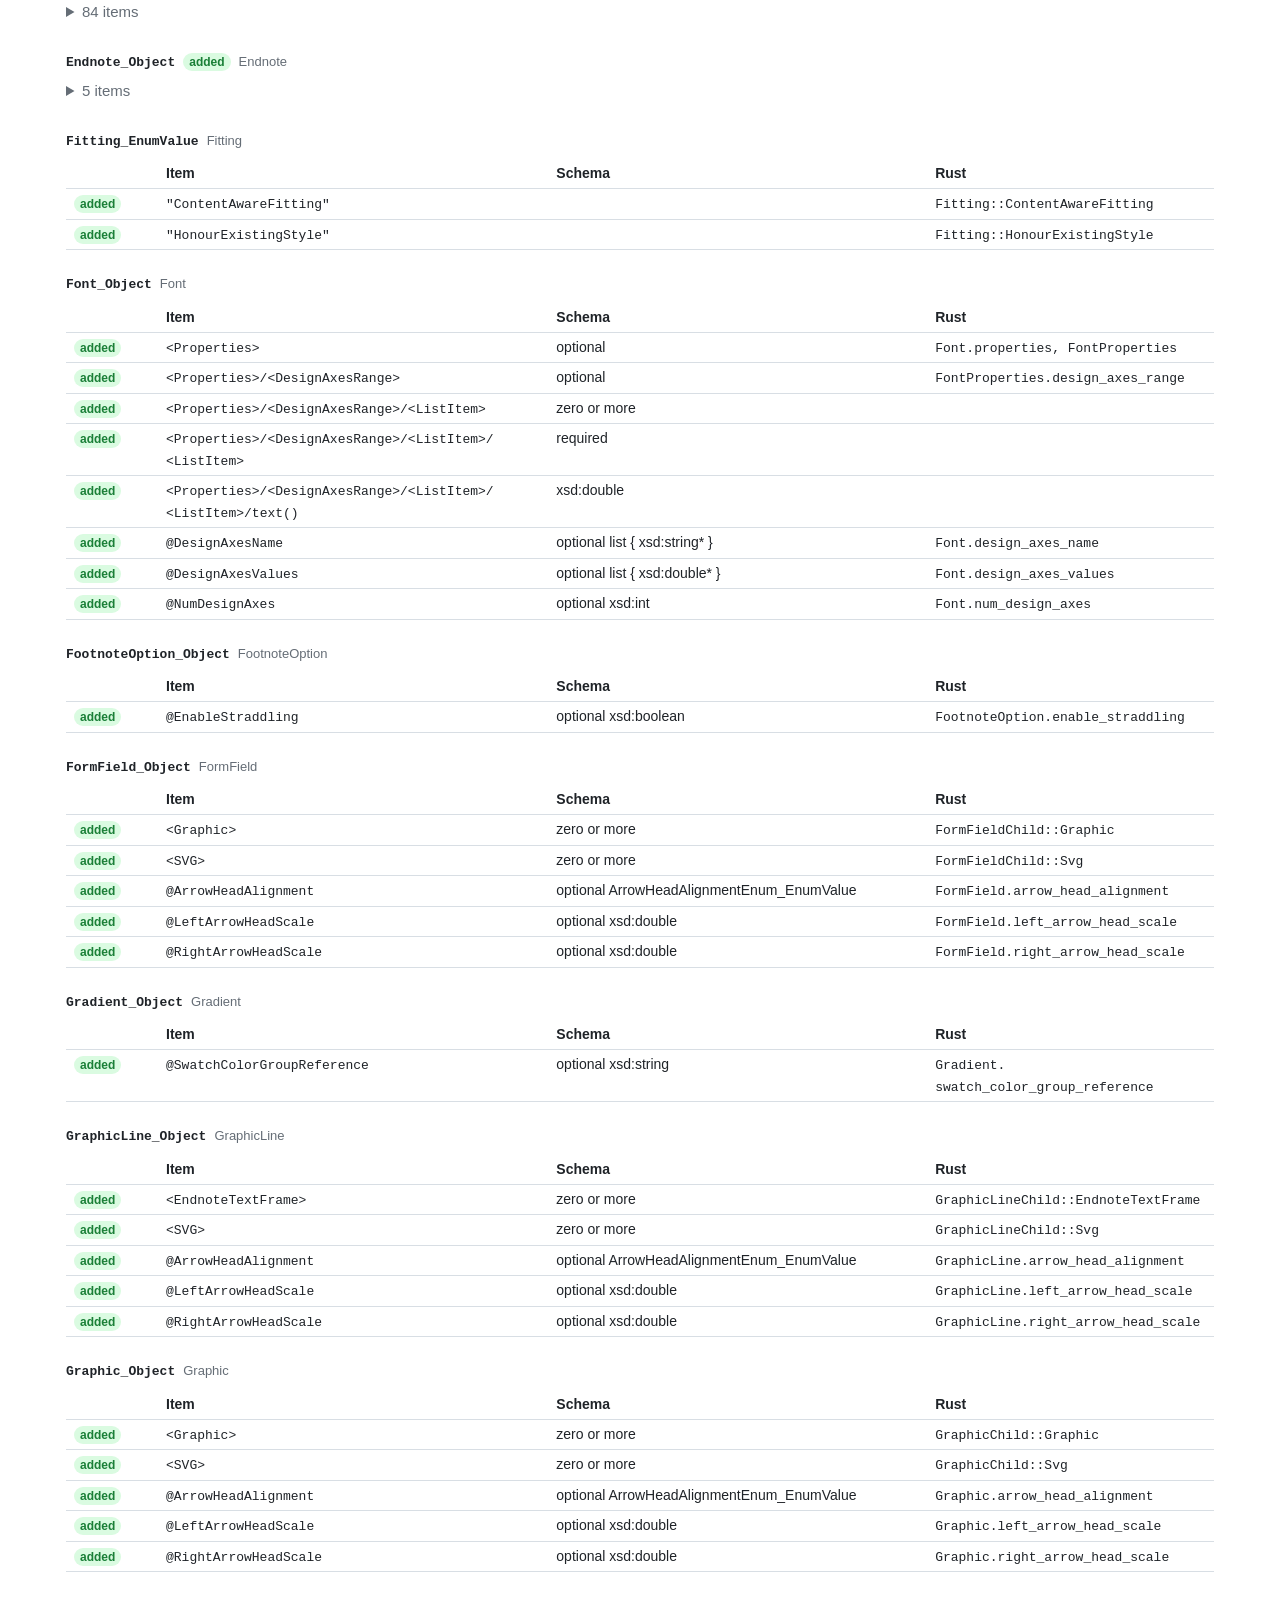
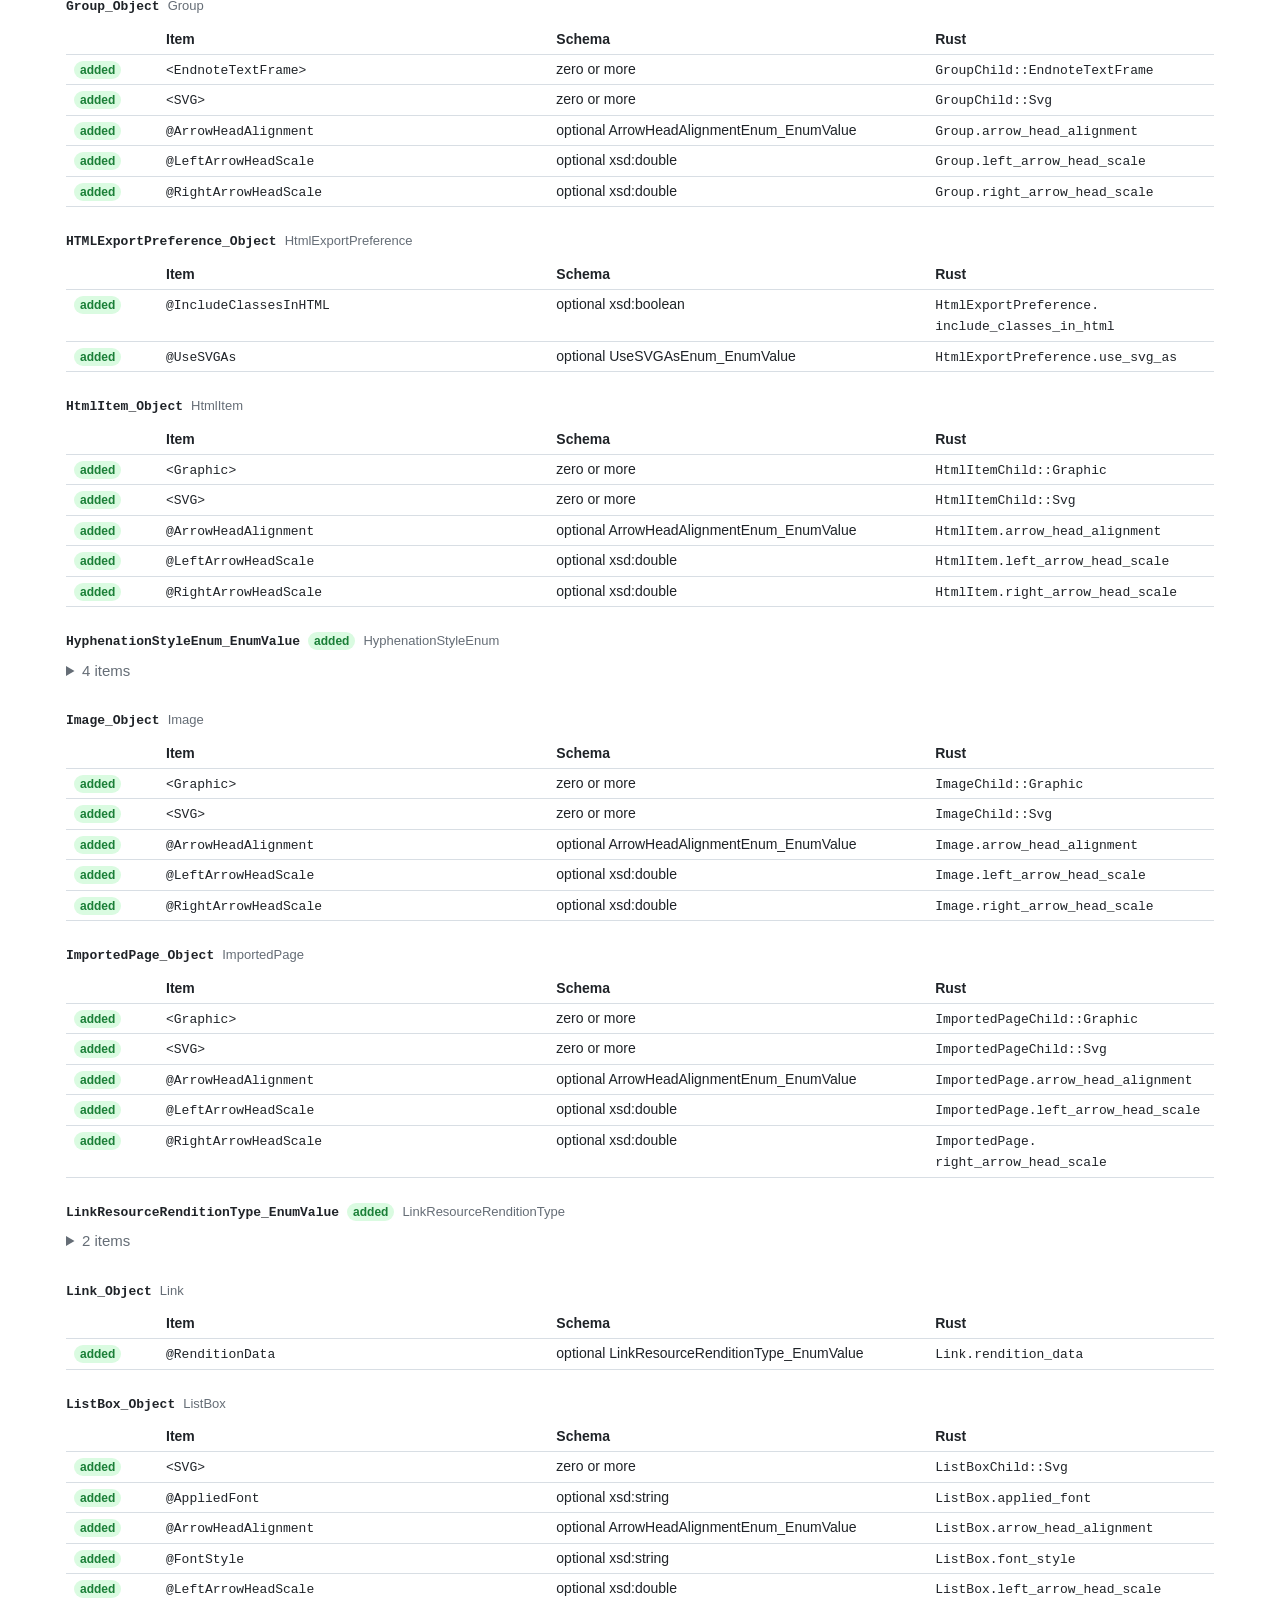
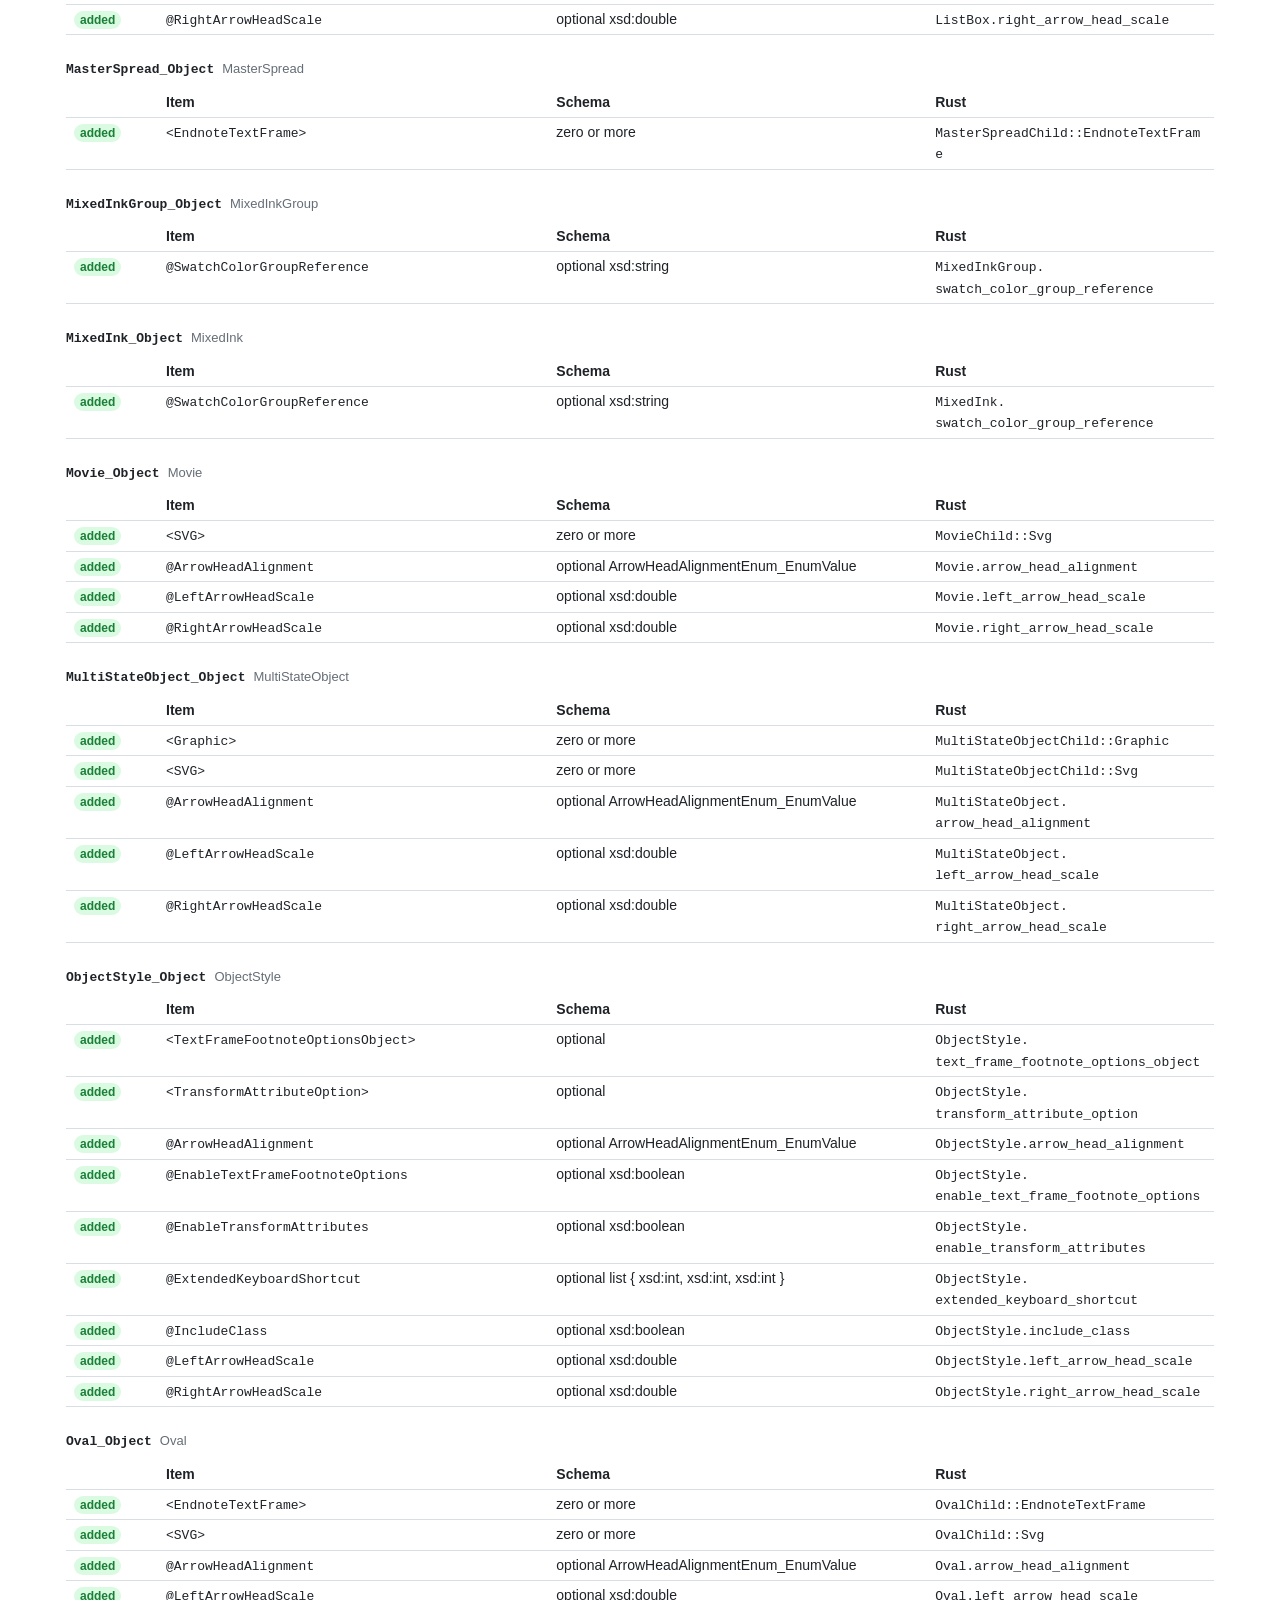
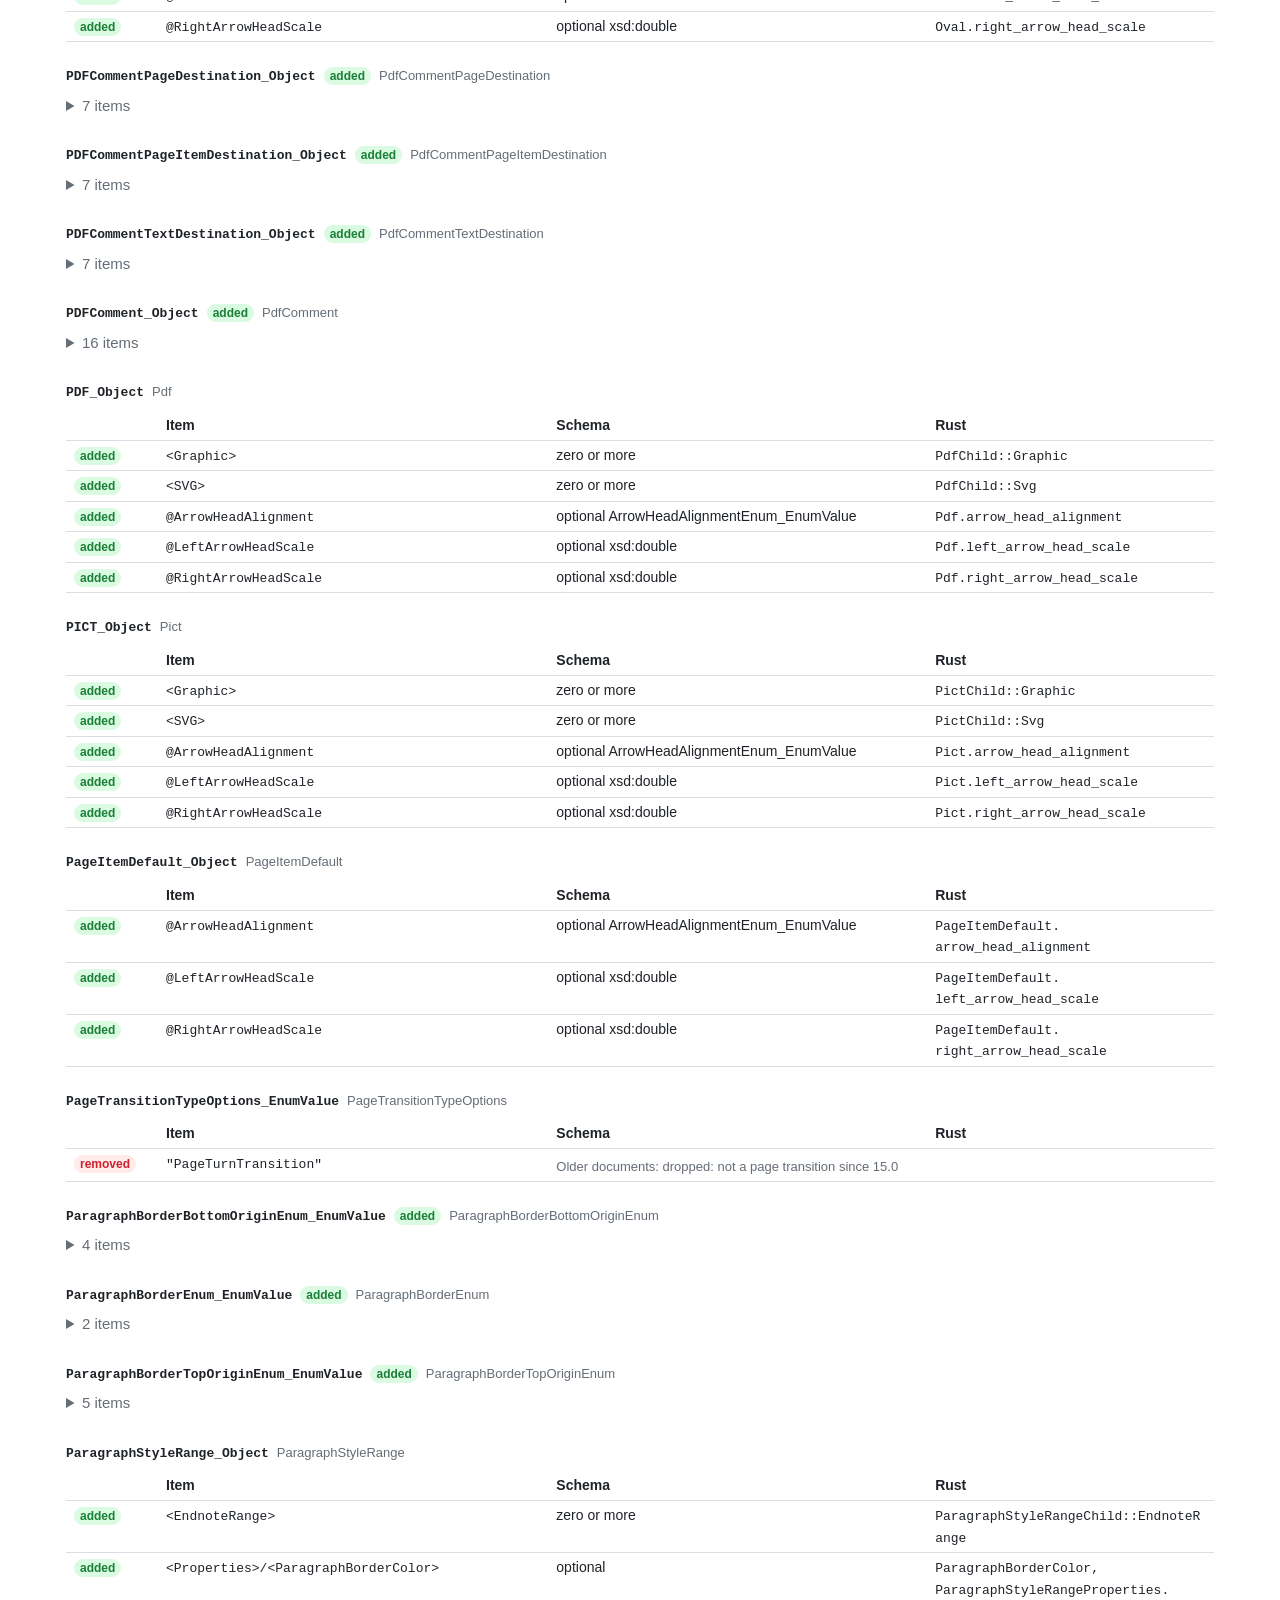
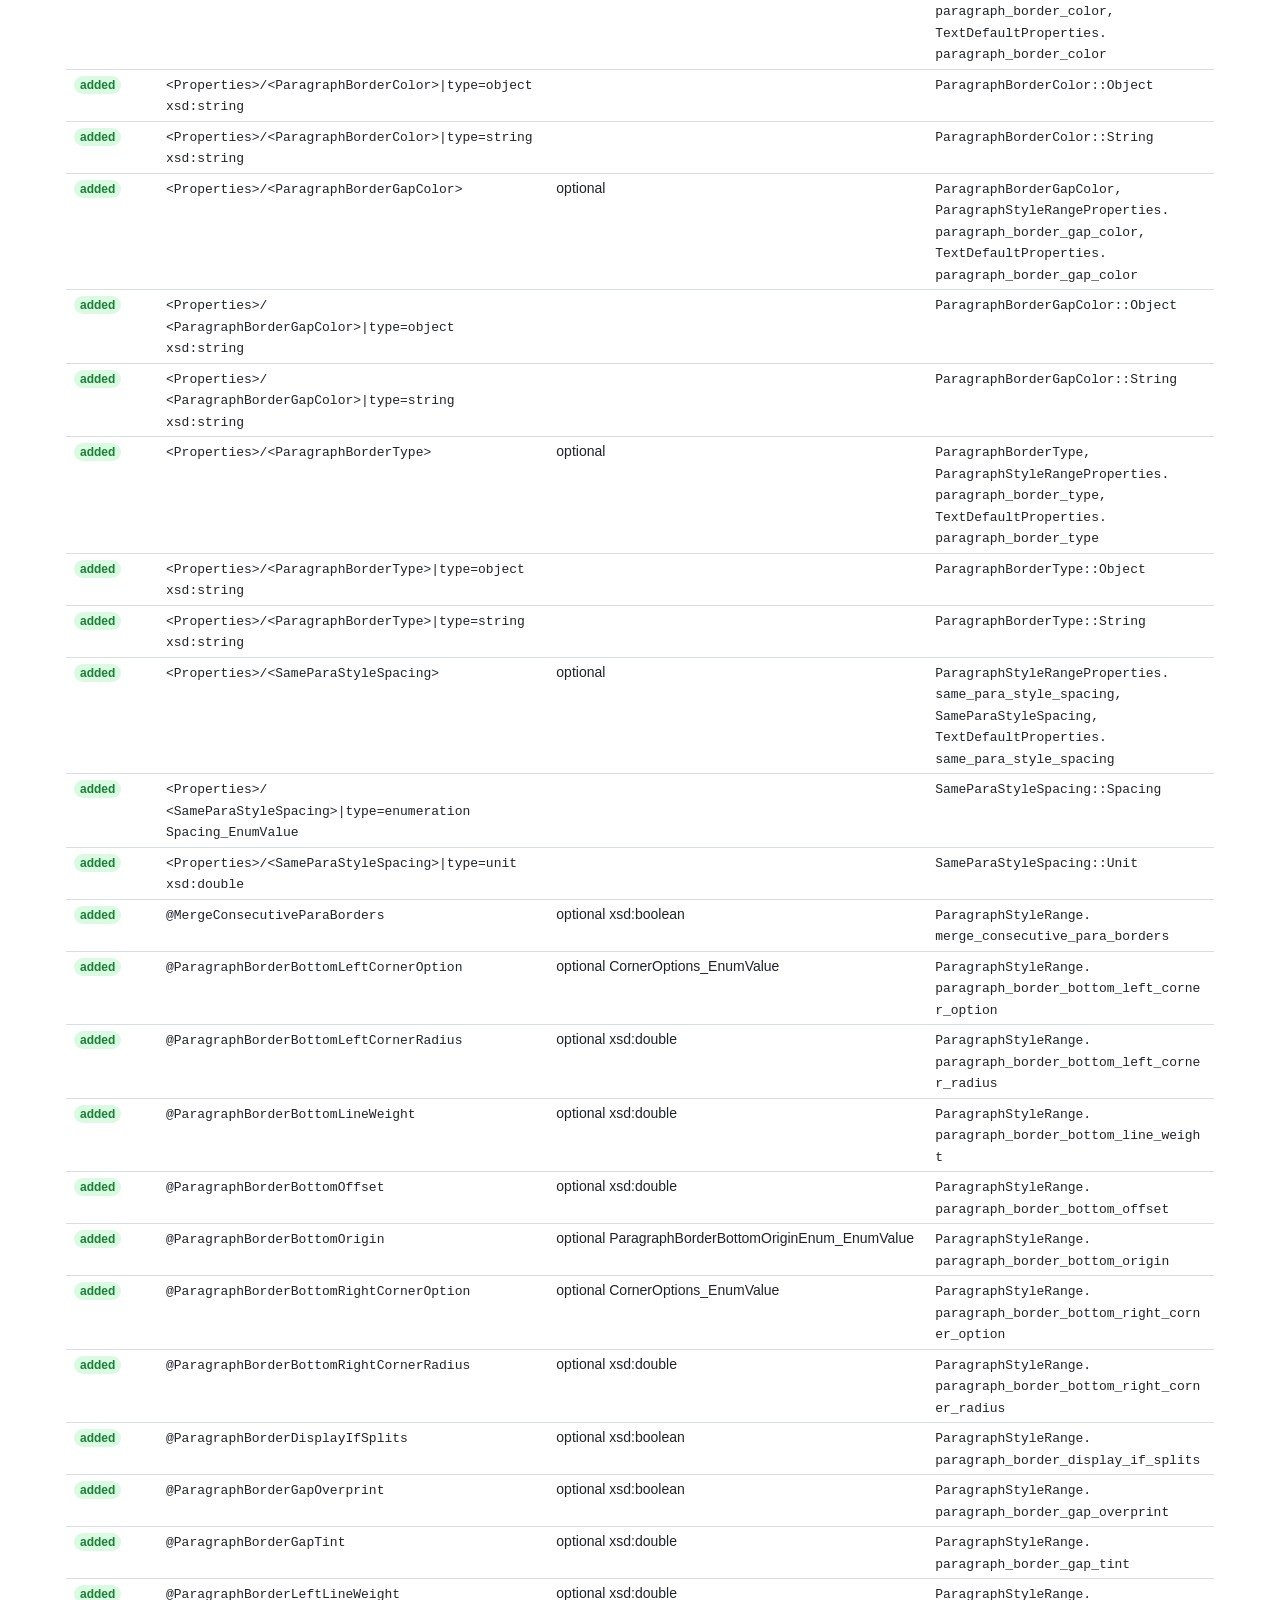
==== commit d02f4c82: "MOD: updates" ====
--- a/docs/11.0-to-15.0.html
+++ b/docs/11.0-to-15.0.html
@@ -17,10 +17,10 @@
 <tr><th>Kind</th><th class="num">Added</th><th class="num">Moved</th><th class="num">Removed</th><th class="num">Changed</th><th class="num">Restored</th></tr>
 <tr><td>Definition</td><td class="num added">27</td><td class="num zero">0</td><td class="num zero">0</td><td class="num zero">0</td><td class="num zero">0</td></tr>
 <tr><td>Attribute</td><td class="num added">543</td><td class="num zero">0</td><td class="num zero">0</td><td class="num changed">2</td><td class="num zero">0</td></tr>
-<tr><td>Element</td><td class="num added">178</td><td class="num zero">0</td><td class="num zero">0</td><td class="num zero">0</td><td class="num zero">0</td></tr>
+<tr><td>Element</td><td class="num added">173</td><td class="num zero">0</td><td class="num zero">0</td><td class="num zero">0</td><td class="num zero">0</td></tr>
 <tr><td>Enumeration value</td><td class="num added">56</td><td class="num zero">0</td><td class="num removed">1</td><td class="num zero">0</td><td class="num zero">0</td></tr>
 <tr><td>Choice branch</td><td class="num added">60</td><td class="num zero">0</td><td class="num zero">0</td><td class="num zero">0</td><td class="num zero">0</td></tr>
-<tr><td>Text content</td><td class="num added">4</td><td class="num zero">0</td><td class="num zero">0</td><td class="num zero">0</td><td class="num zero">0</td></tr>
+<tr><td>Text content</td><td class="num added">3</td><td class="num zero">0</td><td class="num zero">0</td><td class="num zero">0</td><td class="num zero">0</td></tr>
 </table></div>
 <h2>Definitions (92)</h2>
 <p class="muted">New definitions in green, removed ones struck through.</p>
@@ -88,7 +88,6 @@
 <div class="scroll"><table class="items">
 <colgroup><col class="c-change"><col class="c-item"><col class="c-schema"><col class="c-rust"></colgroup>
 <tr><th></th><th>Item</th><th>Schema</th><th>Rust</th></tr>
-<tr><td><span class="badge added">added</span></td><td><code>&lt;Endnote&gt;</code></td><td><span>zero or more</span></td><td><code>CharacterStyleRangeChild::Endnote</code></td></tr>
 <tr><td><span class="badge added">added</span></td><td><code>&lt;EndnoteRange&gt;</code></td><td><span>zero or more</span></td><td><code>CharacterStyleRangeChild::EndnoteRange</code></td></tr>
 <tr><td><span class="badge added">added</span></td><td><code>&lt;Properties&gt;/<wbr>&lt;ParagraphBorderColor&gt;</code></td><td><span>optional</span></td><td><code>CharacterStyleRangeProperties.<wbr>paragraph_border_color, ParagraphBorderColor, TextDefaultProperties.<wbr>paragraph_border_color</code></td></tr>
 <tr><td><span class="badge added">added</span></td><td><code>&lt;Properties&gt;/<wbr>&lt;ParagraphBorderColor&gt;|type=object xsd:string</code></td><td></td><td><code>ParagraphBorderColor::Object</code></td></tr>
@@ -346,15 +345,10 @@
 </section>
 <section id="EndnoteRange_Object">
 <h3><code>EndnoteRange_Object</code> <span class="badge added">added</span> <span class="rust">EndnoteRange</span></h3>
-<details><summary>10 items</summary>
-<div class="scroll"><table class="items">
-<colgroup><col class="c-change"><col class="c-item"><col class="c-schema"><col class="c-rust"></colgroup>
-<tr><th></th><th>Item</th><th>Schema</th><th>Rust</th></tr>
-<tr><td><span class="badge added">added</span></td><td><code>&lt;CharacterStyleRange&gt;</code></td><td><span>zero or more</span></td><td><code>EndnoteRangeChild::CharacterStyleRange</code></td></tr>
-<tr><td><span class="badge added">added</span></td><td><code>&lt;Content&gt;</code></td><td><span>zero or more</span></td><td><code>EndnoteRangeChild::Content, GaijiOwnedItemObject.<wbr>content</code></td></tr>
-<tr><td><span class="badge added">added</span></td><td><code>&lt;Content&gt;/<wbr>text()</code></td><td><span>text</span></td><td><code></code></td></tr>
-<tr><td><span class="badge added">added</span></td><td><code>&lt;HyperlinkTextSource&gt;</code></td><td><span>zero or more</span></td><td><code>EndnoteRangeChild::HyperlinkTextSource</code></td></tr>
-<tr><td><span class="badge added">added</span></td><td><code>&lt;ParagraphStyleRange&gt;</code></td><td><span>zero or more</span></td><td><code>EndnoteRangeChild::ParagraphStyleRange</code></td></tr>
+<details><summary>5 items</summary>
+<div class="scroll"><table class="items">
+<colgroup><col class="c-change"><col class="c-item"><col class="c-schema"><col class="c-rust"></colgroup>
+<tr><th></th><th>Item</th><th>Schema</th><th>Rust</th></tr>
 <tr><td><span class="badge added">added</span></td><td><code>&lt;Properties&gt;</code></td><td><span>optional</span></td><td><code>EndnoteRange.<wbr>properties, EndnoteRangeProperties</code></td></tr>
 <tr><td><span class="badge added">added</span></td><td><code>&lt;Properties&gt;/<wbr>&lt;Label&gt;</code></td><td><span>optional</span></td><td><code>EndnoteRangeProperties.<wbr>label</code></td></tr>
 <tr><td><span class="badge added">added</span></td><td><code>&lt;Properties&gt;/<wbr>&lt;Label&gt;/<wbr>&lt;KeyValuePair&gt;</code></td><td><span>zero or more</span></td><td><code></code></td></tr>
